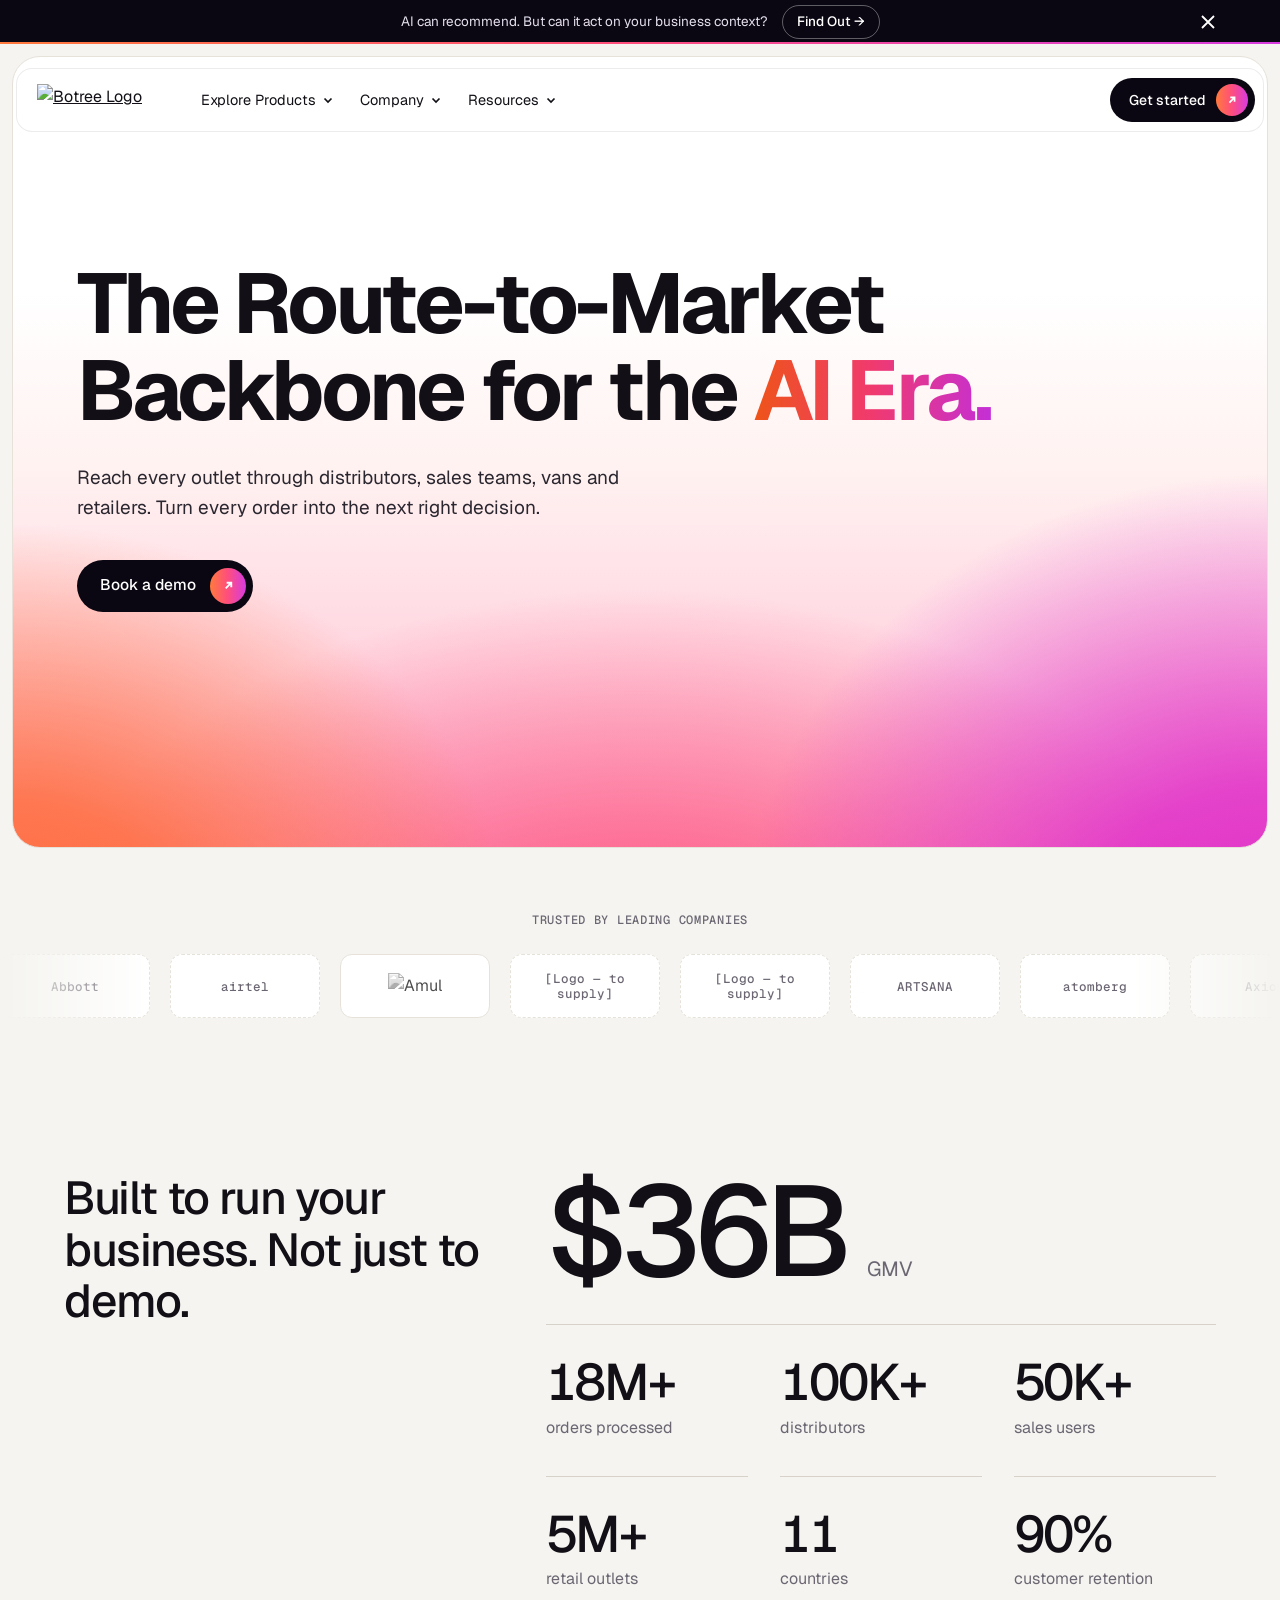
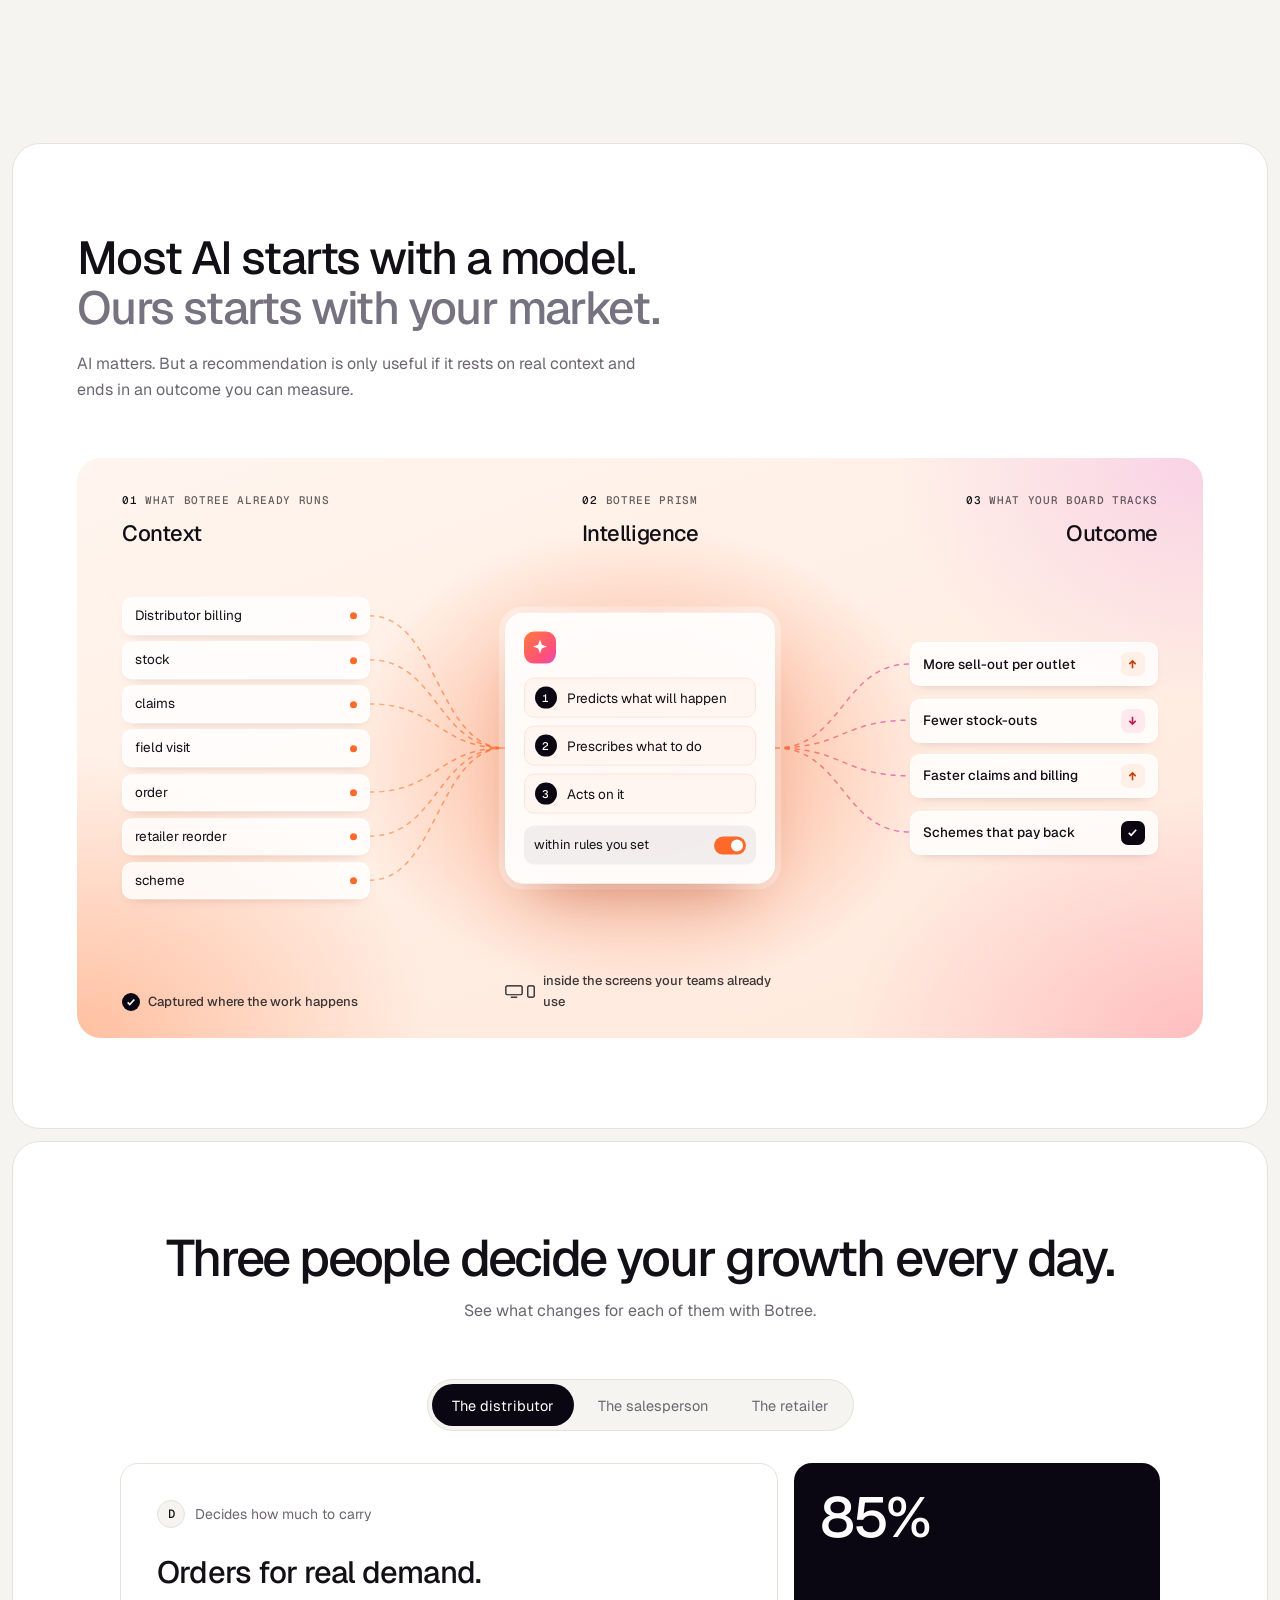
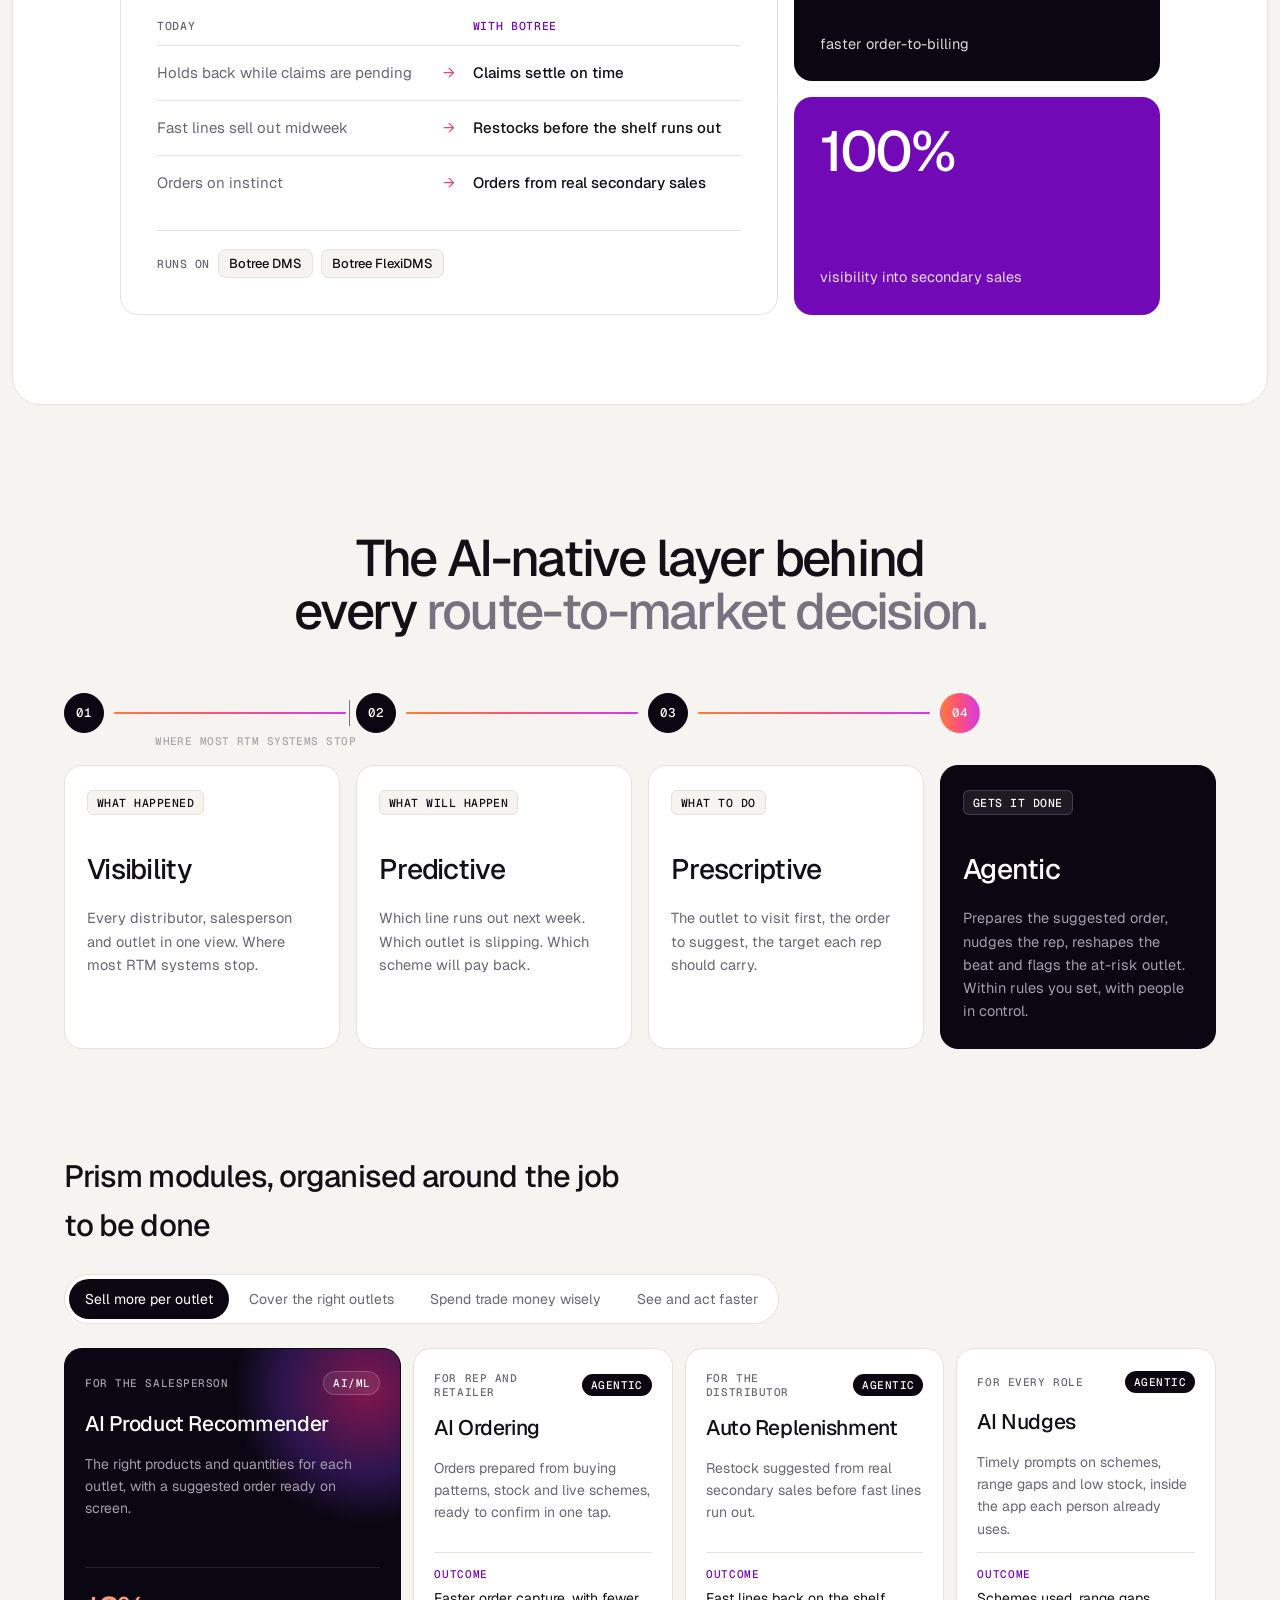
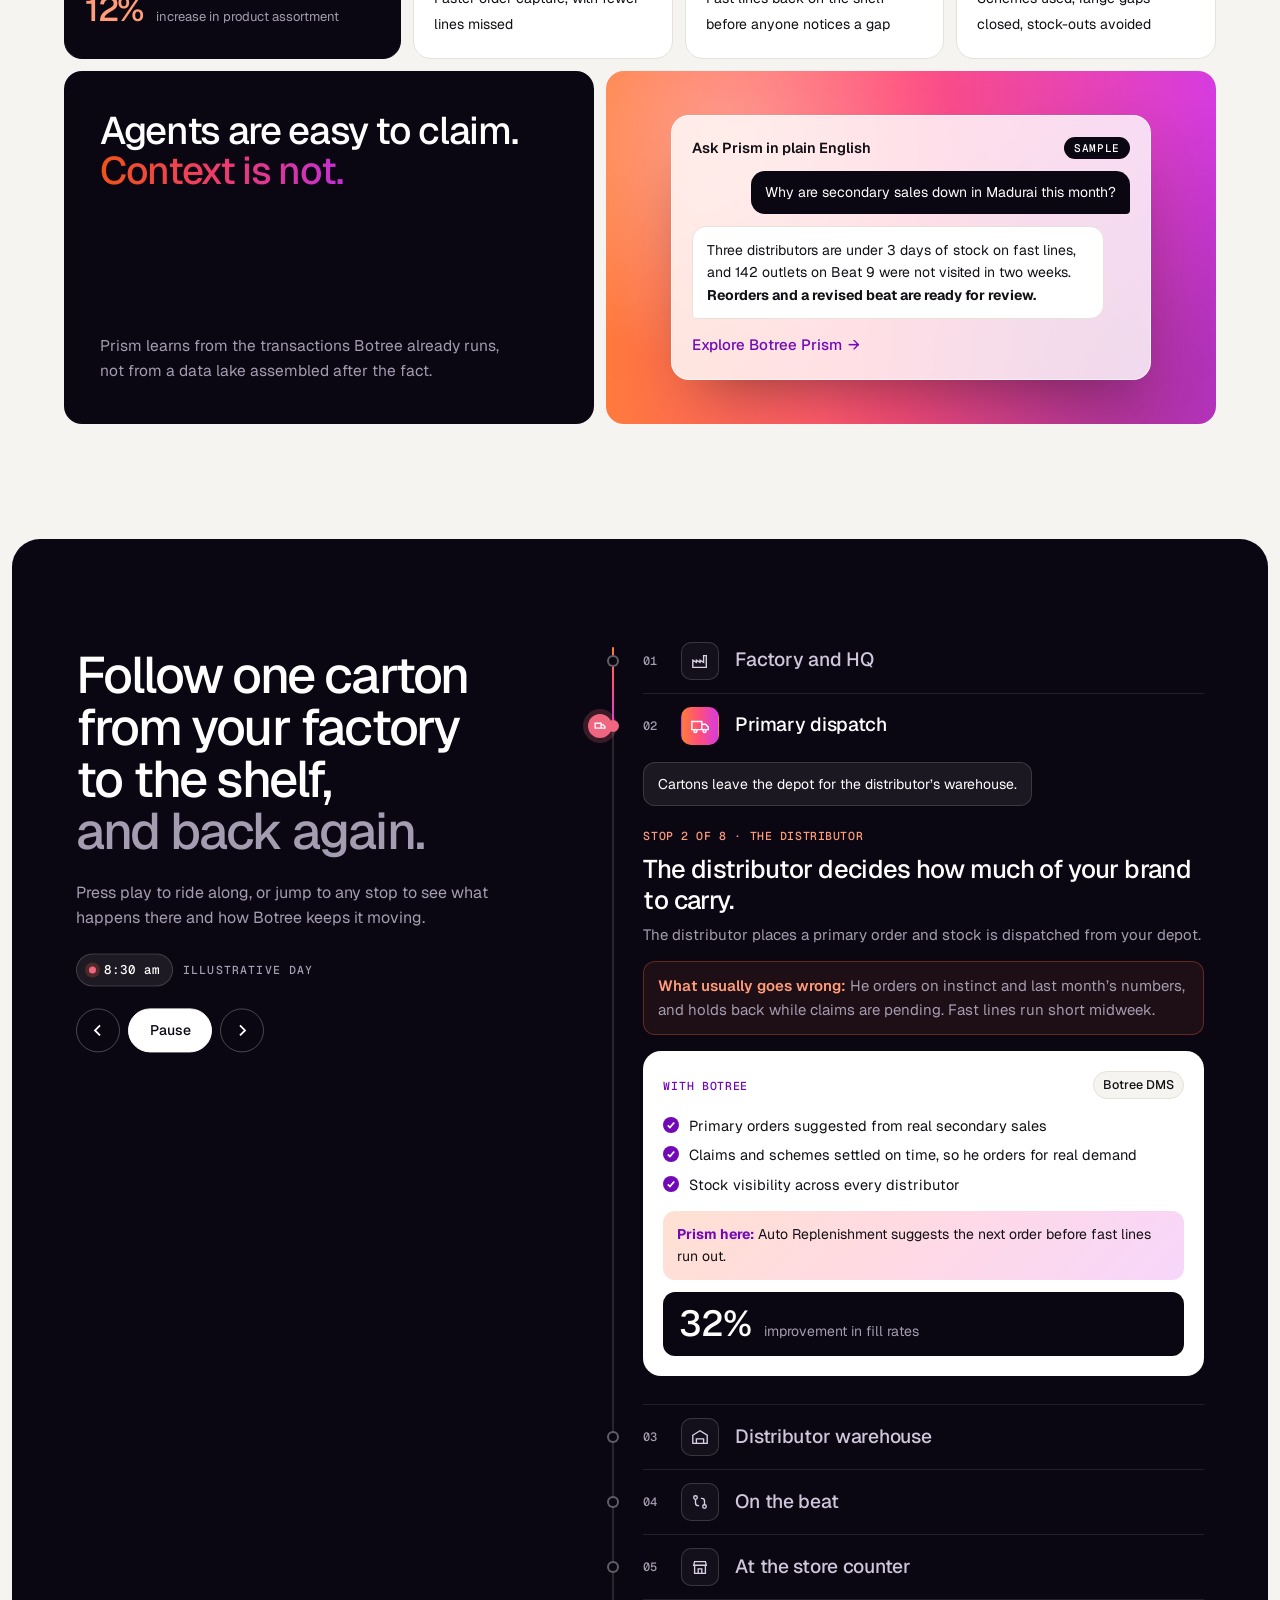
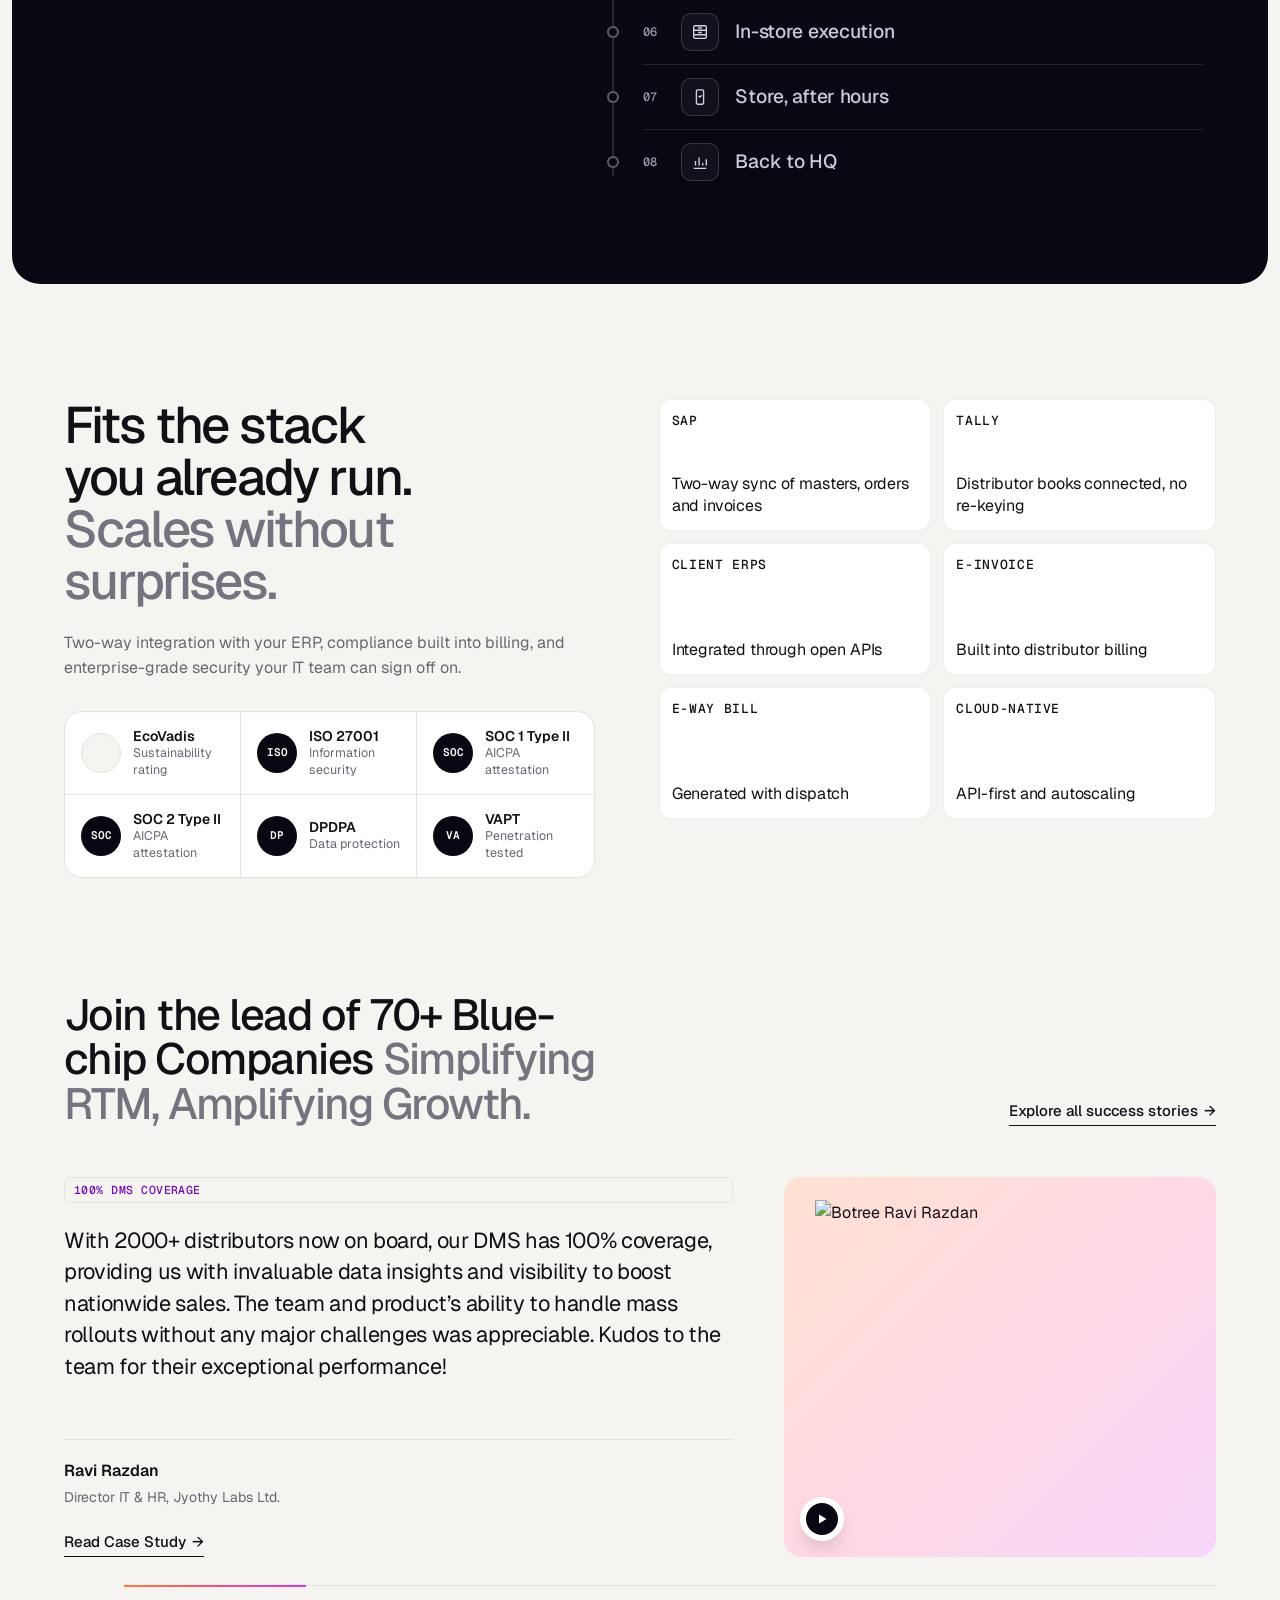
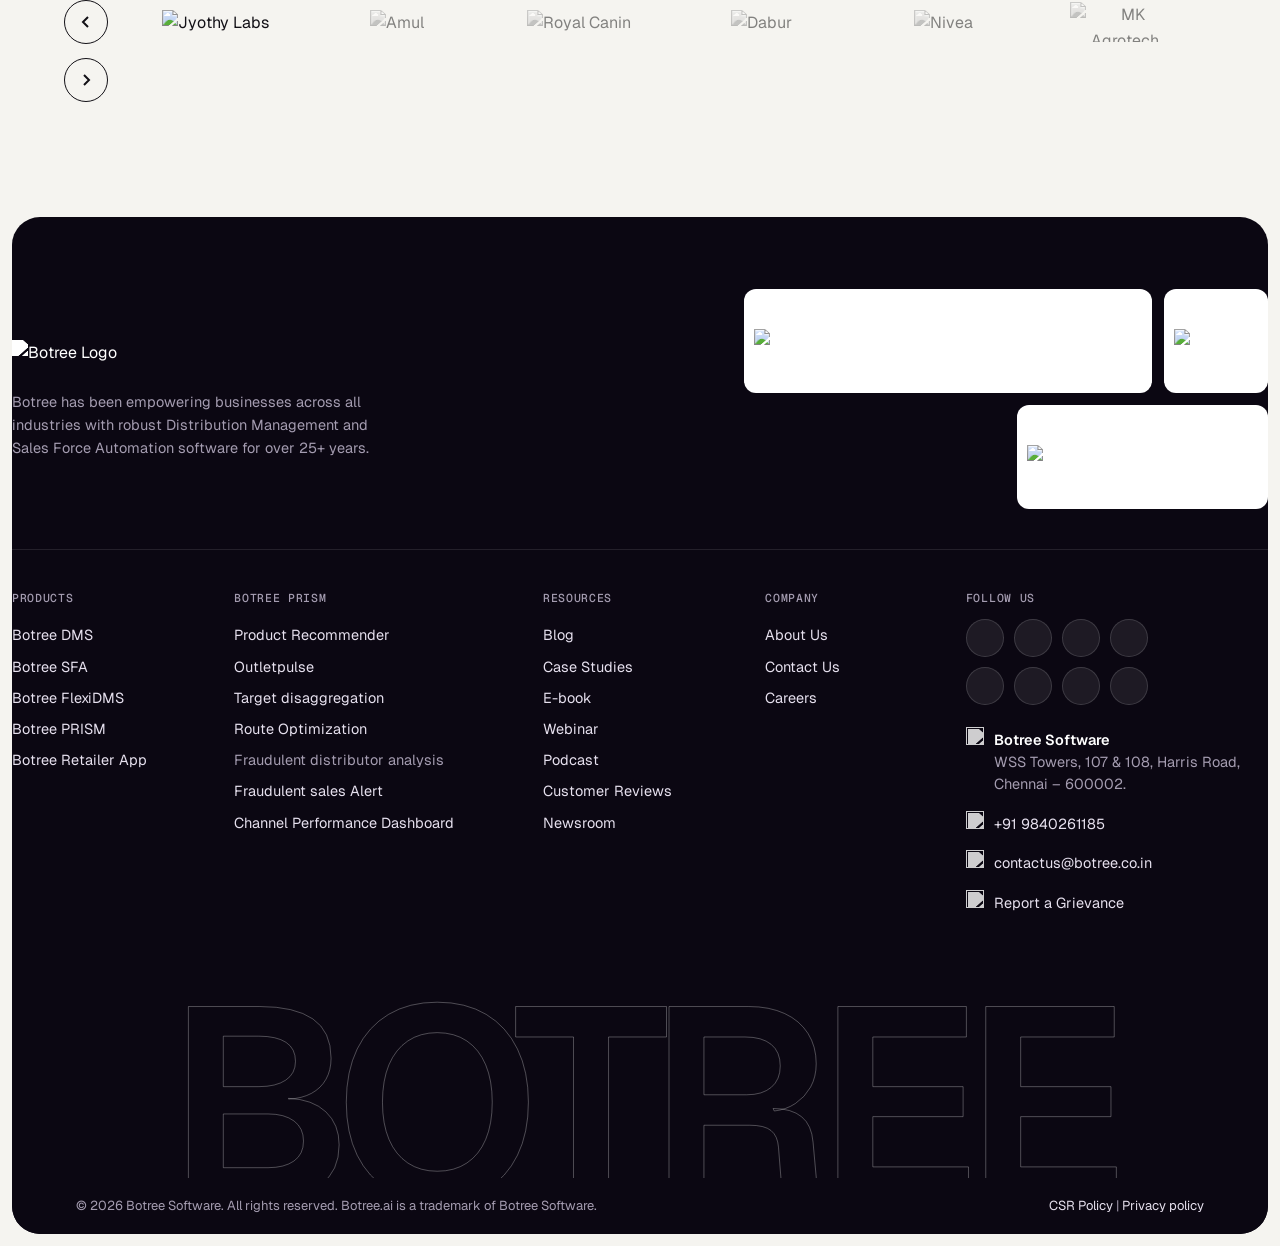
==== index.html @ 37dd1a62 "Botree homepage redesign (desktop) Static HTML/CSS/JS rebuild of the botree.ai homepage using the cu" ====
<!doctype html>
<html lang="en">
<head>
<meta charset="utf-8">
<meta name="viewport" content="width=device-width, initial-scale=1">
<title>Botree Software: Distributor Management &amp; SFA Solutions</title>
<meta name="description" content="Reach every outlet through distributors, sales teams, vans and retailers. Turn every order into the next right decision.">
<meta property="og:title" content="The Route-to-Market Backbone for the AI Era.">
<meta property="og:description" content="Reach every outlet through distributors, sales teams, vans and retailers. Turn every order into the next right decision.">
<meta name="theme-color" content="#0B0712">
<link rel="icon" href="https://www.botree.ai/icon/fav-icon.webp">
<link rel="preconnect" href="https://fonts.googleapis.com">
<link rel="preconnect" href="https://fonts.gstatic.com" crossorigin>
<link href="https://fonts.googleapis.com/css2?family=Geist:wght@300..700&amp;family=Geist+Mono:wght@400..600&amp;display=swap" rel="stylesheet">
<link rel="preconnect" href="https://cms.botree.ai">
<link rel="stylesheet" href="styles.css">
<script>document.documentElement.classList.add('js');</script>
</head>
<body>
<a class="skip-link" href="#main">Skip to content</a>

<!-- Hello bar -->
<div class="hello" id="hello">
  <div class="container">
    <p>AI can recommend. But can it act on your business context?</p>
    <a class="btn btn-outline-dark" href="https://www.botree.ai/botree-ai">Find Out →</a>
    <button class="hello-close" type="button" aria-label="Dismiss announcement">
      <svg aria-hidden="true" width="14" height="14" viewBox="0 0 14 14" fill="none" stroke="currentColor" stroke-width="1.8"><path d="M1 1l12 12M13 1L1 13"/></svg>
    </button>
  </div>
</div>

<!-- Header -->
<header class="site-header" id="header">
  <div class="nav-shell">
    <a class="brand" href="https://www.botree.ai/" aria-label="Botree Software home">
      <img src="https://cms.botree.ai/wp-content/uploads/2025/06/botree_logo.svg" alt="Botree Logo" width="124" height="32">
    </a>
    <nav class="primary-nav" aria-label="Primary">
      <button class="nav-trigger" type="button" aria-expanded="false" aria-controls="mega-products">Explore Products
        <svg aria-hidden="true" width="12" height="12" viewBox="0 0 12 12" fill="none" stroke="currentColor" stroke-width="1.7"><path d="M2.5 4.5L6 8l3.5-3.5"/></svg></button>
      <button class="nav-trigger" type="button" aria-expanded="false" aria-controls="mega-company">Company
        <svg aria-hidden="true" width="12" height="12" viewBox="0 0 12 12" fill="none" stroke="currentColor" stroke-width="1.7"><path d="M2.5 4.5L6 8l3.5-3.5"/></svg></button>
      <button class="nav-trigger" type="button" aria-expanded="false" aria-controls="mega-resources">Resources
        <svg aria-hidden="true" width="12" height="12" viewBox="0 0 12 12" fill="none" stroke="currentColor" stroke-width="1.7"><path d="M2.5 4.5L6 8l3.5-3.5"/></svg></button>
    </nav>
    <div class="header-cta">
      <a class="btn btn-ink" href="https://www.botree.ai/get-started">Get started<span class="orb" aria-hidden="true"><svg width="12" height="12" viewBox="0 0 14 14" fill="none" stroke="currentColor" stroke-width="2"><path d="M4 10L10 4M5 4h5v5"/></svg></span></a>
    </div>
    <button class="menu-toggle" type="button" aria-label="Open menu" aria-expanded="false" aria-controls="drawer">
      <svg aria-hidden="true" width="22" height="22" viewBox="0 0 22 22" fill="none" stroke="currentColor" stroke-width="1.8"><path d="M3 7h16M3 15h16"/></svg>
    </button>
  </div>

  <!-- Mega: Explore Products -->
  <div class="mega" id="mega-products" role="region" aria-label="Explore Products">
    <div class="container mega-inner">
      <div class="mega-tabs" role="tablist" aria-label="Explore Products">
        <button class="mega-tab" type="button" role="tab" aria-selected="true" aria-controls="mp-product" id="mt-product">Product</button>
        <button class="mega-tab" type="button" role="tab" aria-selected="false" aria-controls="mp-solutions" id="mt-solutions" tabindex="-1">Solutions</button>
        <button class="mega-tab" type="button" role="tab" aria-selected="false" aria-controls="mp-industries" id="mt-industries" tabindex="-1">Industries</button>
      </div>
      <div class="mega-panel" id="mp-product" role="tabpanel" aria-labelledby="mt-product">
        <div class="prod-grid">
          <a class="prod-item" href="https://www.botree.ai/dms/botree-dms"><img src="https://cms.botree.ai/wp-content/uploads/2025/06/botreedms-normal.svg" alt="" width="40" height="40"><div><strong>Botree DMS</strong><span>Streamline distribution and boost primary sales efficiency.</span></div></a>
          <a class="prod-item" href="https://www.botree.ai/dms/botree-flexi-dms"><img src="https://cms.botree.ai/wp-content/uploads/2025/06/botreeflexidms-normal.svg" alt="" width="40" height="40"><div><strong>Botree FlexiDMS</strong><span>Access secondary data seamlessly without daily disruption.</span></div></a>
          <a class="prod-item" href="https://www.botree.ai/dms/botree-mydms"><img src="https://cms.botree.ai/wp-content/uploads/2025/06/botreemydms-normal.svg" alt="" width="40" height="40"><div><strong>Botree MyDMS</strong><span>Empower distributors and accelerate rurban market growth.</span></div></a>
          <a class="prod-item" href="https://www.botree.ai/sfa/botree-sfa"><img src="https://cms.botree.ai/wp-content/uploads/2025/06/botreesfa-normal.svg" alt="" width="40" height="40"><div><strong>Botree SFA</strong><span>Boost sales productivity and ensure in-store excellence.</span></div></a>
          <a class="prod-item" href="https://www.botree.ai/retailer-app/botree-retailer-app"><img src="https://cms.botree.ai/wp-content/uploads/2025/06/botreeretailerapp-normal.svg" alt="" width="40" height="40"><div><strong>Botree Retailer App</strong><span>Enhance retailer engagement with modern mobile app.</span></div></a>
          <a class="prod-item" href="https://www.botree.ai/botree-ai"><img src="https://cms.botree.ai/wp-content/uploads/2025/06/botreeinsights-normal.svg" alt="" width="40" height="40"><div><strong>Botree AI</strong><span>Make smarter decisions with granular insightful dashboards.</span></div></a>
        </div>
      </div>
      <div class="mega-panel" id="mp-solutions" role="tabpanel" aria-labelledby="mt-solutions" hidden>
        <div class="sol-grid">
          <div class="sol-col"><h4>Botree DMS</h4><ul><li>Secondary Sales and Stock</li><li>Retailer Management</li><li>Product and Price Management</li><li>Auto Replenishment</li><li>Scheme management</li><li><a href="https://www.botree.ai/dms/claims-management">Claims management</a></li><li>Tax Compliance</li><li>Godown Management</li></ul><a class="explore" href="https://www.botree.ai/dms/botree-dms">Explore all Features →</a></div>
          <div class="sol-col"><h4>Botree SFA</h4><ul><li>AI Powered Supervisor</li><li>Van sales</li><li>AI Powered Selling</li><li>Smart Nudges</li><li>Task Management</li><li>Expense Management</li><li>Beat Sequencing</li></ul><a class="explore" href="https://www.botree.ai/sfa/botree-sfa">Explore all Features →</a></div>
          <div class="sol-col"><h4>Botree Retailer App</h4><ul><li>Self Ordering and Visibility</li><li>Loyalty Program</li><li>AI Powered Recommendation</li><li>Brand Communication</li><li>Data Insight with Transparency</li><li>Retailer Engagement</li><li>Complaint &amp; Support Management</li></ul><a class="explore" href="https://www.botree.ai/retailer-app/botree-retailer-app">Explore all Features →</a></div>
          <div class="sol-col"><h4>Botree AI</h4><ul><li><a href="https://www.botree.ai/botree-ai/product-recommender">Product Recommender</a></li><li><a href="https://www.botree.ai/botree-ai/outletpulse">Outlet Pulse</a></li><li><a href="https://www.botree.ai/botree-ai/route-optimization">Route Optimization</a></li><li>Scheme Simulation</li><li>Sales Analyzer</li><li><a href="https://www.botree.ai/target-disaggregation">Target Disaggregation</a></li><li><a href="https://www.botree.ai/channel-performance-dashboard">Channel Performance Dashboard</a></li></ul><a class="explore" href="https://www.botree.ai/botree-ai">Explore all Features →</a></div>
        </div>
      </div>
      <div class="mega-panel" id="mp-industries" role="tabpanel" aria-labelledby="mt-industries" hidden>
        <div class="ind-grid">
          <div class="ind-item"><img src="https://cms.botree.ai/wp-content/uploads/2025/10/FMCG.svg" alt="" width="36" height="36"><div><strong>FMCG</strong><span>Fast-moving consumer goods supported through efficient distribution.</span></div></div>
          <div class="ind-item"><img src="https://cms.botree.ai/wp-content/uploads/2025/10/consumer-durables.svg" alt="" width="36" height="36"><div><strong>Consumer Durables</strong><span>Durable home and electronic products driven by strong channel networks.</span></div></div>
          <div class="ind-item"><img src="https://cms.botree.ai/wp-content/uploads/2025/10/pharmaceutical.svg" alt="" width="36" height="36"><div><strong>Pharmaceuticals</strong><span>Regulated healthcare products requiring precise distribution.</span></div></div>
          <div class="ind-item"><img src="https://cms.botree.ai/wp-content/uploads/2025/10/building-materials.svg" alt="" width="36" height="36"><div><strong>Building materials</strong><span>Construction materials delivered through strong dealer networks.</span></div></div>
        </div>
      </div>
    </div>
  </div>

  <!-- Mega: Company -->
  <div class="mega" id="mega-company" role="region" aria-label="Company">
    <div class="container mega-inner">
      <div class="simple-list">
        <a href="https://www.botree.ai/about-us">About Us</a>
        <a href="https://www.botree.ai/about-us/board">Our Board</a>
        <a href="https://www.botree.ai/about-us/our-team">Our Team</a>
        <a href="https://www.botree.ai/careers">Careers</a>
        <a href="https://www.botree.ai/our-customers">Our Customers</a>
      </div>
    </div>
  </div>

  <!-- Mega: Resources -->
  <div class="mega" id="mega-resources" role="region" aria-label="Resources">
    <div class="container mega-inner">
      <div class="res-grid">
        <div class="res-col res-posts">
          <ul>
            <li><a href="https://www.botree.ai/blog/supply-chain-visibility"><img src="https://cms.botree.ai/wp-content/uploads/2026/08/What-Is-Supply-Chain-Visibility.webp" alt="" loading="lazy"><div><strong>What Is Supply Chain Vi...</strong><small>Supply chain visibility refers to the ability of a firm to track the l...</small></div></a></li>
            <li><a href="https://www.botree.ai/blog/channel-sales"><img src="https://cms.botree.ai/wp-content/uploads/2026/08/What-Is-Channel-Sales.webp" alt="" loading="lazy"><div><strong>What Is Channel Sales?...</strong><small>Introduction Imagine an FMCG brand introducing a new product in 20 cit...</small></div></a></li>
            <li><a href="https://www.botree.ai/blog/order-fulfillment-fmcg"><img src="https://cms.botree.ai/wp-content/uploads/2026/07/Order-Fulfillment.webp" alt="" loading="lazy"><div><strong>How to Drive Higher Ord...</strong><small>When it comes to FMCG distribution, any delivery delay or error means...</small></div></a></li>
          </ul>
        </div>
        <div class="res-col">
          <h4>Learn &amp; Explore</h4>
          <ul>
            <li><a href="https://www.botree.ai/industry-report">Industry Reports</a></li>
            <li><a href="https://www.botree.ai/blog">Blog</a></li>
            <li><a href="https://www.botree.ai/guide">Guide</a></li>
            <li><a href="https://www.botree.ai/e-book">E-book</a></li>
            <li><a href="https://www.botree.ai/webinar">Webinar</a></li>
            <li><a href="https://www.botree.ai/podcast">Podcast</a></li>
            <li><a href="https://www.botree.ai/newsroom">Newsroom</a></li>
            <li><a href="https://www.botree.ai/faq">FAQ</a></li>
          </ul>
        </div>
        <div class="res-col">
          <h4>Customer Success</h4>
          <ul>
            <li><a href="https://www.botree.ai/success-stories">Success stories</a></li>
            <li><a href="https://www.botree.ai/customer-reviews">Customer Reviews</a></li>
          </ul>
          <h4 style="margin-top: 20px">Insights &amp; Tools</h4>
          <ul><li><a href="https://www.botree.ai/rtm-maturity-index">Route-to-Market Maturity Index <span class="badge-new">New</span></a></li></ul>
        </div>
        <div class="feat-card">
          <img src="https://cms.botree.ai/wp-content/uploads/2025/12/Will-Agentic-AI-Disrupt-Your-RTM-Strategy%E2%80%94or-Supercharge-It.jpg" alt="" loading="lazy">
          <div class="fc-body">
            <span class="fc-tag">Featured</span>
            <h5>Is Your RTM Ready to Think on Its Own?</h5>
            <p>Join us for an exclusive session as we break down how intelligent RTM systems are enabling faster decisions, better visibility, and more profitable growth.</p>
            <a class="btn btn-light" href="https://www.botree.ai/webinar/is-your-rtm-ready-to-think-on-its-own">Get started<span class="orb" aria-hidden="true"><svg width="12" height="12" viewBox="0 0 14 14" fill="none" stroke="currentColor" stroke-width="2"><path d="M4 10L10 4M5 4h5v5"/></svg></span></a>
          </div>
        </div>
      </div>
    </div>
  </div>
</header>
<div class="scrim" id="scrim"></div>

<!-- Mobile drawer -->
<div class="drawer" id="drawer" role="dialog" aria-modal="true" aria-label="Menu">
  <div class="drawer-head">
    <img src="https://cms.botree.ai/wp-content/uploads/2025/06/botree_logo.svg" alt="Botree Logo" width="116" height="30">
    <button class="menu-toggle" type="button" aria-label="Close menu" data-close-drawer style="display:grid">
      <svg aria-hidden="true" width="18" height="18" viewBox="0 0 14 14" fill="none" stroke="currentColor" stroke-width="1.7"><path d="M1 1l12 12M13 1L1 13"/></svg>
    </button>
  </div>
  <div class="drawer-body">
    <details>
      <summary>Explore Products <svg aria-hidden="true" width="14" height="14" viewBox="0 0 14 14" fill="none" stroke="currentColor" stroke-width="1.7"><path d="M3 5l4 4 4-4"/></svg></summary>
      <div class="d-group">
        <h4>Product</h4>
        <a href="https://www.botree.ai/dms/botree-dms">Botree DMS</a>
        <a href="https://www.botree.ai/dms/botree-flexi-dms">Botree FlexiDMS</a>
        <a href="https://www.botree.ai/dms/botree-mydms">Botree MyDMS</a>
        <a href="https://www.botree.ai/sfa/botree-sfa">Botree SFA</a>
        <a href="https://www.botree.ai/retailer-app/botree-retailer-app">Botree Retailer App</a>
        <a href="https://www.botree.ai/botree-ai">Botree AI</a>
        <h4>Industries</h4>
        <span class="d-txt">FMCG</span><span class="d-txt">Consumer Durables</span><span class="d-txt">Pharmaceuticals</span><span class="d-txt">Building materials</span>
      </div>
    </details>
    <details>
      <summary>Company <svg aria-hidden="true" width="14" height="14" viewBox="0 0 14 14" fill="none" stroke="currentColor" stroke-width="1.7"><path d="M3 5l4 4 4-4"/></svg></summary>
      <div class="d-group">
        <a href="https://www.botree.ai/about-us">About Us</a>
        <a href="https://www.botree.ai/about-us/board">Our Board</a>
        <a href="https://www.botree.ai/about-us/our-team">Our Team</a>
        <a href="https://www.botree.ai/careers">Careers</a>
        <a href="https://www.botree.ai/our-customers">Our Customers</a>
      </div>
    </details>
    <details>
      <summary>Resources <svg aria-hidden="true" width="14" height="14" viewBox="0 0 14 14" fill="none" stroke="currentColor" stroke-width="1.7"><path d="M3 5l4 4 4-4"/></svg></summary>
      <div class="d-group">
        <h4>Learn &amp; Explore</h4>
        <a href="https://www.botree.ai/industry-report">Industry Reports</a>
        <a href="https://www.botree.ai/blog">Blog</a>
        <a href="https://www.botree.ai/guide">Guide</a>
        <a href="https://www.botree.ai/e-book">E-book</a>
        <a href="https://www.botree.ai/webinar">Webinar</a>
        <a href="https://www.botree.ai/podcast">Podcast</a>
        <a href="https://www.botree.ai/newsroom">Newsroom</a>
        <a href="https://www.botree.ai/faq">FAQ</a>
        <h4>Customer Success</h4>
        <a href="https://www.botree.ai/success-stories">Success stories</a>
        <a href="https://www.botree.ai/customer-reviews">Customer Reviews</a>
        <h4>Insights &amp; Tools</h4>
        <a href="https://www.botree.ai/rtm-maturity-index">Route-to-Market Maturity Index</a>
      </div>
    </details>
  </div>
  <div class="drawer-foot">
    <a class="btn btn-ink" href="https://www.botree.ai/get-started">Get started<span class="orb" aria-hidden="true"><svg width="12" height="12" viewBox="0 0 14 14" fill="none" stroke="currentColor" stroke-width="2"><path d="M4 10L10 4M5 4h5v5"/></svg></span></a>
  </div>
</div>

<main id="main">

  <!-- Hero -->
  <div class="hero-wrap">
    <section class="shell hero hero-light" aria-labelledby="hero-title">
      <div class="container">
        <div class="hero-copy">
          <h1 class="display" id="hero-title">The Route-to-Market<br>Backbone for the <span class="brand-text">AI Era.</span></h1>
          <p class="lead">Reach every outlet through distributors, sales teams, vans and retailers. Turn every order into the next right decision.</p>
          <a class="btn btn-ink" href="https://www.botree.ai/get-started">Book a demo<span class="orb" aria-hidden="true"><svg width="13" height="13" viewBox="0 0 14 14" fill="none" stroke="currentColor" stroke-width="2"><path d="M4 10L10 4M5 4h5v5"/></svg></span></a>
        </div>
      </div>
    </section>
  </div>

  <!-- Trusted by -->
  <section class="logos" aria-labelledby="logos-title">
    <h2 id="logos-title">Trusted by Leading Companies</h2>
    <div class="marquee">
      <div class="marquee-track" id="logo-track">
        <span class="logo-chip ph-chip" title="Logo file to supply"><span class="ph">Abbott</span></span>
        <span class="logo-chip ph-chip" title="Logo file to supply"><span class="ph">airtel</span></span>
        <span class="logo-chip"><img src="https://cms.botree.ai/wp-content/uploads/2025/10/botree-Amul-Logo-2.svg" alt="Amul" loading="lazy"></span>
        <span class="logo-chip ph-chip" title="Logo file to supply"><span class="ph">[Logo — to supply]</span></span>
        <span class="logo-chip ph-chip" title="Logo file to supply"><span class="ph">[Logo — to supply]</span></span>
        <span class="logo-chip ph-chip" title="Logo file to supply"><span class="ph">ARTSANA</span></span>
        <span class="logo-chip ph-chip" title="Logo file to supply"><span class="ph">atomberg</span></span>
        <span class="logo-chip ph-chip" title="Logo file to supply"><span class="ph">Axiom</span></span>
        <span class="logo-chip ph-chip" title="Logo file to supply"><span class="ph">[Logo — to supply]</span></span>
        <span class="logo-chip ph-chip" title="Logo file to supply"><span class="ph">Kellogg's</span></span>
        <span class="logo-chip ph-chip" title="Logo file to supply"><span class="ph">KLUBER</span></span>
        <span class="logo-chip ph-chip" title="Logo file to supply"><span class="ph">LINC</span></span>
        <span class="logo-chip ph-chip" title="Logo file to supply"><span class="ph">marico</span></span>
        <span class="logo-chip ph-chip" title="Logo file to supply"><span class="ph">MARS Petcare</span></span>
        <span class="logo-chip ph-chip" title="Logo file to supply"><span class="ph">[Logo — to supply]</span></span>
        <span class="logo-chip ph-chip" title="Logo file to supply"><span class="ph">McNROE</span></span>
      </div>
    </div>
  </section>

  <!-- Stats -->
  <section class="container section metrics" aria-labelledby="stats-title">
    <h2 class="metrics-title reveal" id="stats-title">Built to run your business. Not just to demo.</h2>
    <div class="metrics-body">
      <div class="m-hero reveal">
        <span class="m-hero-num" data-count>$36B</span>
        <span class="m-hero-label">GMV</span>
      </div>
      <div class="m-grid">
        <div class="m-item reveal"><span class="m-num" data-count>18M+</span><span class="m-label">orders processed</span></div>
        <div class="m-item reveal"><span class="m-num" data-count>100K+</span><span class="m-label">distributors</span></div>
        <div class="m-item reveal"><span class="m-num" data-count>50K+</span><span class="m-label">sales users</span></div>
        <div class="m-item reveal"><span class="m-num" data-count>5M+</span><span class="m-label">retail outlets</span></div>
        <div class="m-item reveal"><span class="m-num" data-count>11</span><span class="m-label">countries</span></div>
        <div class="m-item reveal"><span class="m-num" data-count>90%</span><span class="m-label">customer retention</span></div>
      </div>
    </div>
  </section>

  <!-- Most AI starts with a model — flow diagram -->
  <section class="shell cio-x cio-flow" aria-labelledby="model-title">
    <div class="container section-inner">
      <div class="cx-head reveal">
        <h2 class="h2" id="model-title">Most AI starts with a model.<br><span class="tone2">Ours starts with your market.</span></h2>
        <p class="lead">AI matters. But a recommendation is only useful if it rests on real context and ends in an outcome you can measure.</p>
      </div>

      <div class="fd reveal" id="fd">
        <svg class="fd-lines" viewBox="0 0 100 100" preserveAspectRatio="none" aria-hidden="true">
          <defs>
            <linearGradient id="fdIn" x1="0" x2="1"><stop offset="0" stop-color="#FF9A62"/><stop offset="1" stop-color="#FF6A2B"/></linearGradient>
            <linearGradient id="fdOut" x1="0" x2="1"><stop offset="0" stop-color="#FF6A2B"/><stop offset="1" stop-color="#E04CC0"/></linearGradient>
          </defs>
          <g class="in" stroke="url(#fdIn)">
            <path d="M26 27.2 C32 27.2 32 50 38 50"/><path d="M26 34.8 C32 34.8 32 50 38 50"/><path d="M26 42.4 C32 42.4 32 50 38 50"/><path d="M26 50 C32 50 32 50 38 50"/><path d="M26 57.6 C32 57.6 32 50 38 50"/><path d="M26 65.2 C32 65.2 32 50 38 50"/><path d="M26 72.8 C32 72.8 32 50 38 50"/>
          </g>
          <g class="out" stroke="url(#fdOut)">
            <path d="M62 50 C68 50 68 35.5 74 35.5"/><path d="M62 50 C68 50 68 45.2 74 45.2"/><path d="M62 50 C68 50 68 54.8 74 54.8"/><path d="M62 50 C68 50 68 64.5 74 64.5"/>
          </g>
        </svg>

        <!-- Column headings, inside the canvas -->
        <div class="fd-head fd-head-l"><p class="fd-k"><span>01</span>What Botree already runs</p><h3>Context</h3></div>
        <div class="fd-head fd-head-c"><p class="fd-k"><span>02</span>Botree Prism</p><h3>Intelligence</h3></div>
        <div class="fd-head fd-head-r"><p class="fd-k"><span>03</span>What your board tracks</p><h3>Outcome</h3></div>

        <!-- Inputs -->
        <ul class="fd-in">
          <li style="top:27.2%"><button type="button" data-i="0">Distributor billing</button></li>
          <li style="top:34.8%"><button type="button" data-i="1">stock</button></li>
          <li style="top:42.4%"><button type="button" data-i="2">claims</button></li>
          <li style="top:50%"><button type="button" data-i="3">field visit</button></li>
          <li style="top:57.6%"><button type="button" data-i="4">order</button></li>
          <li style="top:65.2%"><button type="button" data-i="5">retailer reorder</button></li>
          <li style="top:72.8%"><button type="button" data-i="6">scheme</button></li>
        </ul>

        <!-- Prism core -->
        <div class="fd-core" id="fd-core">
          <span class="fd-badge" aria-hidden="true"><svg width="16" height="16" viewBox="0 0 16 16" fill="currentColor"><path d="M8 0l1.8 5.2L15 7l-5.2 1.8L8 14l-1.8-5.2L1 7l5.2-1.8z"/></svg></span>
          <ol class="fd-steps">
            <li style="--i:0"><b>1</b><span>Predicts what will happen</span></li>
            <li style="--i:1"><b>2</b><span>Prescribes what to do</span></li>
            <li style="--i:2"><b>3</b><span>Acts on it</span></li>
          </ol>
          <div class="fd-rule"><span>within rules you set</span><i aria-hidden="true"><b></b></i></div>
        </div>

        <!-- Outputs -->
        <ul class="fd-out">
          <li style="top:35.5%"><button type="button" data-o="0"><span>More sell-out per outlet</span><em class="up" aria-hidden="true"><svg width="11" height="11" viewBox="0 0 12 12" fill="none" stroke="currentColor" stroke-width="1.8"><path d="M6 10V2M2.5 5.5L6 2l3.5 3.5"/></svg></em></button></li>
          <li style="top:45.2%"><button type="button" data-o="1"><span>Fewer stock-outs</span><em class="down" aria-hidden="true"><svg width="11" height="11" viewBox="0 0 12 12" fill="none" stroke="currentColor" stroke-width="1.8"><path d="M6 2v8M2.5 6.5L6 10l3.5-3.5"/></svg></em></button></li>
          <li style="top:54.8%"><button type="button" data-o="2"><span>Faster claims and billing</span><em class="up" aria-hidden="true"><svg width="11" height="11" viewBox="0 0 12 12" fill="none" stroke="currentColor" stroke-width="1.8"><path d="M6 10V2M2.5 5.5L6 2l3.5 3.5"/></svg></em></button></li>
          <li style="top:64.5%"><button type="button" data-o="3"><span>Schemes that pay back</span><em class="ok" aria-hidden="true"><svg width="11" height="11" viewBox="0 0 12 12" fill="none" stroke="currentColor" stroke-width="1.8"><path d="M2 6.5l2.5 2.5L10 3"/></svg></em></button></li>
        </ul>

        <!-- Captions, inside the canvas -->
        <p class="fd-cap fd-cap-l"><span class="ok" aria-hidden="true"><svg width="10" height="10" viewBox="0 0 12 12" fill="none" stroke="currentColor" stroke-width="2"><path d="M2 6.5l2.5 2.5L10 3"/></svg></span>Captured where the work happens</p>
        <p class="fd-cap fd-cap-c"><span class="scr" aria-hidden="true"><svg width="18" height="13" viewBox="0 0 22 16" fill="none" stroke="currentColor" stroke-width="1.5"><rect x="1" y="1" width="20" height="11" rx="1.5"/><path d="M7 15h8"/></svg><svg width="8" height="13" viewBox="0 0 10 16" fill="none" stroke="currentColor" stroke-width="1.5"><rect x="1" y="1" width="8" height="14" rx="1.5"/></svg></span>inside the screens your teams already use</p>
      </div>
    </div>
  </section>

  <!-- Three people (simple switcher, white) -->
  <section class="shell people" aria-labelledby="persona-title">
    <div class="container section-inner">
      <div class="head-center reveal">
        <h2 class="h2" id="persona-title">Three people decide your growth every day.</h2>
        <p class="lead">See what changes for each of them with Botree.</p>
      </div>

      <div class="pp-switch-wrap reveal">
        <div class="pp-switch" role="tablist" aria-label="Three people" data-tabs>
          <button class="pp-opt" type="button" role="tab" aria-selected="true" aria-controls="pp-dist" id="pt-dist">The distributor</button>
          <button class="pp-opt" type="button" role="tab" aria-selected="false" aria-controls="pp-sales" id="pt-sales" tabindex="-1">The salesperson</button>
          <button class="pp-opt" type="button" role="tab" aria-selected="false" aria-controls="pp-ret" id="pt-ret" tabindex="-1">The retailer</button>
        </div>
      </div>

      <!-- The distributor -->
      <div class="pp-panel" role="tabpanel" id="pp-dist" aria-labelledby="pt-dist">
        <div class="pp-main">
          <p class="pp-who"><span class="pp-av" aria-hidden="true">D</span><span>Decides how much to carry</span></p>
          <h3 class="pp-title">Orders for real demand.</h3>
          <table class="pp-table">
            <thead><tr><th scope="col">TODAY</th><th scope="col"><span class="sr-only">changes to</span></th><th scope="col" class="with">WITH BOTREE</th></tr></thead>
            <tbody>
              <tr><td class="today">Holds back while claims are pending</td><td class="arr" aria-hidden="true">→</td><td class="now">Claims settle on time</td></tr>
              <tr><td class="today">Fast lines sell out midweek</td><td class="arr" aria-hidden="true">→</td><td class="now">Restocks before the shelf runs out</td></tr>
              <tr><td class="today">Orders on instinct</td><td class="arr" aria-hidden="true">→</td><td class="now">Orders from real secondary sales</td></tr>
            </tbody>
          </table>
          <p class="pp-runs">Runs on <b>Botree DMS</b><b>Botree FlexiDMS</b></p>
        </div>
        <div class="pp-kpis">
          <div class="pp-kpi ink"><strong>85%</strong><span>faster order-to-billing</span></div>
          <div class="pp-kpi purple"><strong>100%</strong><span>visibility into secondary sales</span></div>
        </div>
      </div>

      <!-- The salesperson -->
      <div class="pp-panel" role="tabpanel" id="pp-sales" aria-labelledby="pt-sales" hidden>
        <div class="pp-main">
          <p class="pp-who"><span class="pp-av" aria-hidden="true">S</span><span>Decides where your growth goes</span></p>
          <h3 class="pp-title"><span class="todo">[The salesperson — panel title to supply]</span></h3>
          <p><span class="todo">[TODAY → WITH BOTREE rows to supply]</span></p>
          <p class="pp-runs">Runs on <span class="todo">[products to supply]</span></p>
        </div>
        <div class="pp-kpis">
          <div class="pp-kpi ink"><span class="todo">[KPI 1 to supply]</span></div>
          <div class="pp-kpi purple"><span class="todo">[KPI 2 to supply]</span></div>
        </div>
      </div>

      <!-- The retailer -->
      <div class="pp-panel" role="tabpanel" id="pp-ret" aria-labelledby="pt-ret" hidden>
        <div class="pp-main">
          <p class="pp-who"><span class="pp-av" aria-hidden="true">R</span><span>Decides who earns the shelf</span></p>
          <h3 class="pp-title"><span class="todo">[The retailer — panel title to supply]</span></h3>
          <p><span class="todo">[TODAY → WITH BOTREE rows to supply]</span></p>
          <p class="pp-runs">Runs on <span class="todo">[products to supply]</span></p>
        </div>
        <div class="pp-kpis">
          <div class="pp-kpi ink"><span class="todo">[KPI 1 to supply]</span></div>
          <div class="pp-kpi purple"><span class="todo">[KPI 2 to supply]</span></div>
        </div>
      </div>
    </div>
  </section>

  <!-- AI-native layer + Prism -->
  <section class="container section" aria-labelledby="layer-title">
    <div class="head-center reveal">
      <h2 class="h2" id="layer-title">The AI-native layer behind every <span class="tone2">route-to-market decision.</span></h2>
    </div>
    <ol class="mt reveal">
      <li class="mt-col">
        <div class="mt-head" aria-hidden="true"><span class="mt-node">01</span><span class="mt-seg"><i></i></span><span class="mt-stop"><span>Where most RTM systems stop</span></span></div>
        <article class="mt-card">
          <span class="tag">What happened</span>
          <h3>Visibility</h3>
          <p>Every distributor, salesperson and outlet in one view. Where most RTM systems stop.</p>
        </article>
      </li>
      <li class="mt-col">
        <div class="mt-head" aria-hidden="true"><span class="mt-node">02</span><span class="mt-seg"><i></i></span></div>
        <article class="mt-card">
          <span class="tag">What will happen</span>
          <h3>Predictive</h3>
          <p>Which line runs out next week. Which outlet is slipping. Which scheme will pay back.</p>
        </article>
      </li>
      <li class="mt-col">
        <div class="mt-head" aria-hidden="true"><span class="mt-node">03</span><span class="mt-seg"><i></i></span></div>
        <article class="mt-card">
          <span class="tag">What to do</span>
          <h3>Prescriptive</h3>
          <p>The outlet to visit first, the order to suggest, the target each rep should carry.</p>
        </article>
      </li>
      <li class="mt-col">
        <div class="mt-head" aria-hidden="true"><span class="mt-node">04</span></div>
        <article class="mt-card dark">
          <span class="tag tag-dark">Gets it done</span>
          <h3>Agentic</h3>
          <p>Prepares the suggested order, nudges the rep, reshapes the beat and flags the at-risk outlet. Within rules you set, with people in control.</p>
        </article>
      </li>
    </ol>

    <div class="prism-head reveal">
      <h3>Prism modules, organised around the job to be done</h3>
      <div class="segmented" role="tablist" aria-label="Prism modules" data-tabs>
        <button class="seg" type="button" role="tab" aria-selected="true" aria-controls="pm-1" id="pmt-1">Sell more per outlet</button>
        <button class="seg" type="button" role="tab" aria-selected="false" aria-controls="pm-2" id="pmt-2" tabindex="-1">Cover the right outlets</button>
        <button class="seg" type="button" role="tab" aria-selected="false" aria-controls="pm-3" id="pmt-3" tabindex="-1">Spend trade money wisely</button>
        <button class="seg" type="button" role="tab" aria-selected="false" aria-controls="pm-4" id="pmt-4" tabindex="-1">See and act faster</button>
      </div>
    </div>

    <div class="mods" role="tabpanel" id="pm-1" aria-labelledby="pmt-1">
      <article class="mod feature">
        <div class="row"><span class="for">FOR THE SALESPERSON</span><span class="chip chip-ml">AI/ML</span></div>
        <h3>AI Product Recommender</h3>
        <p>The right products and quantities for each outlet, with a suggested order ready on screen.</p>
        <div class="proof"><strong>12%</strong><span>increase in product assortment</span></div>
      </article>
      <article class="mod">
        <div class="row"><span class="for">FOR REP AND RETAILER</span><span class="chip chip-ag">Agentic</span></div>
        <h3>AI Ordering</h3>
        <p>Orders prepared from buying patterns, stock and live schemes, ready to confirm in one tap.</p>
        <div class="proof out"><b>OUTCOME</b><span>Faster order capture, with fewer lines missed</span></div>
      </article>
      <article class="mod">
        <div class="row"><span class="for">FOR THE DISTRIBUTOR</span><span class="chip chip-ag">Agentic</span></div>
        <h3>Auto Replenishment</h3>
        <p>Restock suggested from real secondary sales before fast lines run out.</p>
        <div class="proof out"><b>OUTCOME</b><span>Fast lines back on the shelf before anyone notices a gap</span></div>
      </article>
      <article class="mod">
        <div class="row"><span class="for">FOR EVERY ROLE</span><span class="chip chip-ag">Agentic</span></div>
        <h3>AI Nudges</h3>
        <p>Timely prompts on schemes, range gaps and low stock, inside the app each person already uses.</p>
        <div class="proof out"><b>OUTCOME</b><span>Schemes used, range gaps closed, stock-outs avoided</span></div>
      </article>
    </div>
    <div class="mods" role="tabpanel" id="pm-2" aria-labelledby="pmt-2" hidden><article class="mod"><span class="todo">[Cover the right outlets — module cards to supply]</span></article></div>
    <div class="mods" role="tabpanel" id="pm-3" aria-labelledby="pmt-3" hidden><article class="mod"><span class="todo">[Spend trade money wisely — module cards to supply]</span></article></div>
    <div class="mods" role="tabpanel" id="pm-4" aria-labelledby="pmt-4" hidden><article class="mod"><span class="todo">[See and act faster — module cards to supply]</span></article></div>

    <div class="agents">
      <article class="agent-card reveal">
        <h3>Agents are easy to claim.<br><span class="grad-text">Context is not.</span></h3>
        <p>Prism learns from the transactions Botree already runs, not from a data lake assembled after the fact.</p>
      </article>
      <div class="chat-stage reveal">
        <article class="chat" aria-label="Ask Prism in plain English">
          <div class="top"><strong>Ask Prism in plain English</strong><span class="sample">SAMPLE</span></div>
          <p class="bubble-q">Why are secondary sales down in Madurai this month?</p>
          <p class="bubble-a">Three distributors are under 3 days of stock on fast lines, and 142 outlets on Beat 9 were not visited in two weeks. <strong>Reorders and a revised beat are ready for review.</strong></p>
          <a class="link-u" href="https://www.botree.ai/botree-ai">Explore Botree Prism <span class="arr">→</span></a>
        </article>
      </div>
    </div>
  </section>

  <!-- Carton journey -->
  <section class="shell shell-ink on-dark" aria-labelledby="j-title">
    <div class="container section-inner journey-grid">
      <div class="j-side">
        <h2 class="h2" id="j-title">Follow one carton from your factory to the shelf, <span class="tone2">and back again.</span></h2>
        <p class="lead">Press play to ride along, or jump to any stop to see what happens there and how Botree keeps it moving.</p>
        <div class="j-meta"><span class="time-chip" id="j-time">8:30 am</span><span class="illus">ILLUSTRATIVE DAY</span></div>
        <div class="j-controls">
          <button class="j-btn" type="button" aria-label="Previous stop" data-j-prev><svg aria-hidden="true" width="14" height="14" viewBox="0 0 14 14" fill="none" stroke="currentColor" stroke-width="1.8"><path d="M9 2L4 7l5 5"/></svg></button>
          <button class="j-btn j-play" type="button" data-j-play aria-pressed="false">Pause</button>
          <button class="j-btn" type="button" aria-label="Next stop" data-j-next><svg aria-hidden="true" width="14" height="14" viewBox="0 0 14 14" fill="none" stroke="currentColor" stroke-width="1.8"><path d="M5 2l5 5-5 5"/></svg></button>
        </div>
      </div>

      <div class="timeline" id="timeline">
        <div class="tl-line" aria-hidden="true"><span class="tl-fill" id="tl-fill"></span></div>
        <span class="tl-truck" id="tl-truck" aria-hidden="true"><svg width="12" height="12" viewBox="0 0 22 22" fill="none" stroke="currentColor" stroke-width="2.4"><path d="M2 6h11v9H2zM13 9h4l3 3v3h-7z"/></svg></span>
        <ol id="stops">
          <li class="tl-stop"><button class="tl-btn" type="button" aria-expanded="false"><span class="dot" aria-hidden="true"></span><span class="n" aria-hidden="true">01</span><span class="ic" aria-hidden="true"><svg width="18" height="18" viewBox="0 0 20 20" fill="none" stroke="currentColor" stroke-width="1.5"><path d="M2 17V9l4 2.5V9l4 2.5V9l4 2.5V4h3v13z"/></svg></span><span class="lbl">Factory and HQ</span></button></li>
          <li class="tl-stop active"><button class="tl-btn" type="button" aria-expanded="true"><span class="dot" aria-hidden="true"></span><span class="n" aria-hidden="true">02</span><span class="ic" aria-hidden="true"><svg width="20" height="20" viewBox="0 0 22 22" fill="none" stroke="currentColor" stroke-width="1.6"><path d="M2 6h11v9H2zM13 9h4l3 3v3h-7z"/><circle cx="6" cy="16.5" r="1.6"/><circle cx="16" cy="16.5" r="1.6"/></svg></span><span class="lbl">Primary dispatch</span></button>
            <div class="j-detail" id="j-detail" aria-live="polite">
              <p class="j-tip" id="j-tip">Cartons leave the depot for the distributor's warehouse.</p>
              <div class="j-copy">
                <span class="j-step" id="j-step">Stop 2 of 8 · The distributor</span>
                <h3 id="j-h">The distributor decides how much of your brand to carry.</h3>
                <p id="j-p">The distributor places a primary order and stock is dispatched from your depot.</p>
                <p class="wrong" id="j-wrong"><b>What usually goes wrong:</b> He orders on instinct and last month’s numbers, and holds back while claims are pending. Fast lines run short midweek.</p>
              </div>
              <div class="with-card">
                <div class="top"><b>WITH BOTREE</b><span id="j-prod">Botree DMS</span></div>
                <ul class="ticks" id="j-ticks">
                  <li>Primary orders suggested from real secondary sales</li>
                  <li>Claims and schemes settled on time, so he orders for real demand</li>
                  <li>Stock visibility across every distributor</li>
                </ul>
                <p class="prism-here" id="j-prism"><b>Prism here:</b> Auto Replenishment suggests the next order before fast lines run out.</p>
                <div class="fill" id="j-fill"><strong>32%</strong><span>improvement in fill rates</span></div>
              </div>
            </div>
          </li>
          <li class="tl-stop"><button class="tl-btn" type="button" aria-expanded="false"><span class="dot" aria-hidden="true"></span><span class="n" aria-hidden="true">03</span><span class="ic" aria-hidden="true"><svg width="18" height="18" viewBox="0 0 20 20" fill="none" stroke="currentColor" stroke-width="1.5"><path d="M2 8l8-5 8 5v9H2z"/><path d="M6 17v-5h8v5"/></svg></span><span class="lbl">Distributor warehouse</span></button></li>
          <li class="tl-stop"><button class="tl-btn" type="button" aria-expanded="false"><span class="dot" aria-hidden="true"></span><span class="n" aria-hidden="true">04</span><span class="ic" aria-hidden="true"><svg width="18" height="18" viewBox="0 0 20 20" fill="none" stroke="currentColor" stroke-width="1.5"><circle cx="5" cy="5" r="2"/><circle cx="15" cy="15" r="2"/><path d="M5 7v4a3 3 0 003 3h1M15 13V9a3 3 0 00-3-3h-1"/></svg></span><span class="lbl">On the beat</span></button></li>
          <li class="tl-stop"><button class="tl-btn" type="button" aria-expanded="false"><span class="dot" aria-hidden="true"></span><span class="n" aria-hidden="true">05</span><span class="ic" aria-hidden="true"><svg width="18" height="18" viewBox="0 0 20 20" fill="none" stroke="currentColor" stroke-width="1.5"><path d="M3 8h14l-1-4H4zM4 8v9h12V8M8 17v-5h4v5"/></svg></span><span class="lbl">At the store counter</span></button></li>
          <li class="tl-stop"><button class="tl-btn" type="button" aria-expanded="false"><span class="dot" aria-hidden="true"></span><span class="n" aria-hidden="true">06</span><span class="ic" aria-hidden="true"><svg width="18" height="18" viewBox="0 0 20 20" fill="none" stroke="currentColor" stroke-width="1.5"><rect x="3" y="3" width="14" height="14" rx="1.5"/><path d="M3 8h14M3 13h14M8 5.5h4M8 10.5h4"/></svg></span><span class="lbl">In-store execution</span></button></li>
          <li class="tl-stop"><button class="tl-btn" type="button" aria-expanded="false"><span class="dot" aria-hidden="true"></span><span class="n" aria-hidden="true">07</span><span class="ic" aria-hidden="true"><svg width="18" height="18" viewBox="0 0 20 20" fill="none" stroke="currentColor" stroke-width="1.5"><rect x="6" y="2" width="8" height="16" rx="1.5"/><path d="M8.5 9l1.2 1.2L12 8"/></svg></span><span class="lbl">Store, after hours</span></button></li>
          <li class="tl-stop"><button class="tl-btn" type="button" aria-expanded="false"><span class="dot" aria-hidden="true"></span><span class="n" aria-hidden="true">08</span><span class="ic" aria-hidden="true"><svg width="18" height="18" viewBox="0 0 20 20" fill="none" stroke="currentColor" stroke-width="1.5"><path d="M3 17h14M5 14V9M9 14V5M13 14v-3M17 14V7"/></svg></span><span class="lbl">Back to HQ</span></button></li>
        </ol>
      </div>
    </div>
  </section>

  <!-- Stack / enterprise -->
  <section class="container section" aria-labelledby="stack-title">
    <div class="stack-grid">
      <div class="stack-copy reveal">
        <h2 class="h2" id="stack-title">Fits the stack you already run.<br><span class="tone2">Scales without surprises.</span></h2>
        <p class="lead">Two-way integration with your ERP, compliance built into billing, and enterprise-grade security your IT team can sign off on.</p>
        <div class="badges">
          <div class="bdg"><span class="seal img"><img src="https://cms.botree.ai/wp-content/uploads/2025/11/ecovadis.svg" alt="" loading="lazy"></span><span><strong>EcoVadis</strong><small>Sustainability rating</small></span></div>
          <div class="bdg"><span class="seal">ISO</span><span><strong>ISO 27001</strong><small>Information security</small></span></div>
          <div class="bdg"><span class="seal">SOC</span><span><strong>SOC 1 Type II</strong><small>AICPA attestation</small></span></div>
          <div class="bdg"><span class="seal">SOC</span><span><strong>SOC 2 Type II</strong><small>AICPA attestation</small></span></div>
          <div class="bdg"><span class="seal">DP</span><span><strong>DPDPA</strong><small>Data protection</small></span></div>
          <div class="bdg"><span class="seal">VA</span><span><strong>VAPT</strong><small>Penetration tested</small></span></div>
        </div>
      </div>
      <div class="tiles">
        <div class="tile reveal"><strong>SAP</strong><span>Two-way sync of masters, orders and invoices</span></div>
        <div class="tile reveal"><strong>Tally</strong><span>Distributor books connected, no re-keying</span></div>
        <div class="tile reveal"><strong>Client ERPs</strong><span>Integrated through open APIs</span></div>
        <div class="tile reveal"><strong>E-invoice</strong><span>Built into distributor billing</span></div>
        <div class="tile reveal"><strong>E-way bill</strong><span>Generated with dispatch</span></div>
        <div class="tile reveal"><strong>Cloud-native</strong><span>API-first and autoscaling</span></div>
      </div>
    </div>
  </section>

  <!-- Testimonials -->
  <section class="container section" style="padding-top: 0" aria-labelledby="t-title">
    <div class="t-head reveal">
      <h2 class="h2" id="t-title">Join the lead of 70+ Blue-chip Companies <span class="tone2">Simplifying RTM, Amplifying Growth.</span></h2>
      <a class="link-u" href="https://www.botree.ai/success-stories">Explore all success stories <span class="arr">→</span></a>
    </div>
      <div id="t-slides" aria-live="polite">
        <article class="t-slide" id="ts-1" role="tabpanel" aria-labelledby="tl-1">
          <div class="t-copy">
            <h3 class="tag">100% DMS Coverage</h3>
            <blockquote>With 2000+ distributors now on board, our DMS has 100% coverage, providing us with invaluable data insights and visibility to boost nationwide sales. The team and product’s ability to handle mass rollouts without any major challenges was appreciable. Kudos to the team for their exceptional performance!</blockquote>
            <div class="who"><strong>Ravi Razdan</strong><span>Director IT &amp; HR, Jyothy Labs Ltd.</span></div>
            <a class="link-u" href="https://www.botree.ai/success-stories/jyothy-labs">Read Case Study <span class="arr">→</span></a>
          </div>
          <div class="t-photo"><img src="https://cms.botree.ai/wp-content/uploads/2025/11/Mask-group-22.webp" alt="Botree Ravi Razdan" loading="lazy"><button class="t-play" type="button" aria-label="Play video" data-video="7GLsjv808Mk"><span class="orb"><svg aria-hidden="true" width="16" height="16" viewBox="0 0 16 16"><path d="M5 3.5v9l7.5-4.5z" fill="currentColor"/></svg></span></button></div>
        </article>
        <article class="t-slide" id="ts-2" role="tabpanel" aria-labelledby="tl-2" hidden>
          <div class="t-copy">
            <h3 class="tag">Trusted Tech Partnership</h3>
            <blockquote>We wanted to provide one of the best applications to our distributors and salesmen, so we partnered with Botree for end-to-end services, which include DMS, Mobile DMS, SFA, Retailer app, and even our server management. The Botree team is quite helpful, sincere, hardworking, and they are always on their toes to provide support. We are happy with the Botree performance, and we believe that we’ve selected the right partner.</blockquote>
            <div class="who"><strong>Ajay Seth</strong><span>Head – IT,Amul (GCMMF)</span></div>
            <a class="link-u" href="https://www.botree.ai/success-stories/amul-retailer-app-transformation-journey">Read Case Study <span class="arr">→</span></a>
          </div>
          <div class="t-photo"><img src="https://cms.botree.ai/wp-content/uploads/2025/11/Mask-group-25.webp" alt="Botree Ajay Seth" loading="lazy"><button class="t-play" type="button" aria-label="Play video" data-video="j9nSZn-i2JU"><span class="orb"><svg aria-hidden="true" width="16" height="16" viewBox="0 0 16 16"><path d="M5 3.5v9l7.5-4.5z" fill="currentColor"/></svg></span></button></div>
        </article>
        <article class="t-slide" id="ts-3" role="tabpanel" aria-labelledby="tl-3" hidden>
          <div class="t-copy">
            <h3 class="tag">Delivering Sales Excellence</h3>
            <blockquote>With seamless stock reporting, data-driven analytics and comprehensive visibility of our sales distribution across multiple channels, Botree DMS &amp; SFA streamlined our operations, boosting order fulfillment and retailer satisfaction, thus driving strategic business growth.</blockquote>
            <div class="who"><strong>Aritra Chakraborty</strong><span>Digital Technologies Lead Royal Canin India</span></div>
            <a class="link-u" href="https://www.botree.ai/success-stories/royal-canin">Read Case Study <span class="arr">→</span></a>
          </div>
          <div class="t-photo"><img src="https://cms.botree.ai/wp-content/uploads/2025/11/Mask-group-26.webp" alt="Botree Aritra Chakraborty" loading="lazy"><button class="t-play" type="button" aria-label="Play video" data-video="erLJBqQ_Opg"><span class="orb"><svg aria-hidden="true" width="16" height="16" viewBox="0 0 16 16"><path d="M5 3.5v9l7.5-4.5z" fill="currentColor"/></svg></span></button></div>
        </article>
        <article class="t-slide" id="ts-4" role="tabpanel" aria-labelledby="tl-4" hidden>
          <div class="t-copy">
            <h3 class="tag">Smooth Rollout Experience</h3>
            <blockquote>Botree SFA provides granular-level data visibility to our sales team. It combines a refreshingly simple user interface along with some of the best functionalities, such as interactive dashboards, scheme visibility while order booking, and timely nudges, enhancing our sales efficiency. The Botree team was very responsive throughout the deployment process, which facilitated a rapid roll-out.</blockquote>
            <div class="who"><strong>Kaustubh Dabral</strong><span>Global Chief Information Officer, Dabur India Limited</span></div>
            <a class="link-u" href="https://youtu.be/DGTsIC8lqpo" target="_blank" rel="noopener">Read Case Study <span class="arr">→</span></a>
          </div>
          <div class="t-photo"><img src="https://cms.botree.ai/wp-content/uploads/2025/11/Mask-group-23.webp" alt="Botree Kaustubh Dabral" loading="lazy"><button class="t-play" type="button" aria-label="Play video" data-video="DGTsIC8lqpo"><span class="orb"><svg aria-hidden="true" width="16" height="16" viewBox="0 0 16 16"><path d="M5 3.5v9l7.5-4.5z" fill="currentColor"/></svg></span></button></div>
        </article>
        <article class="t-slide" id="ts-5" role="tabpanel" aria-labelledby="tl-5" hidden>
          <div class="t-copy">
            <h3 class="tag">Smart Data Excellence</h3>
            <blockquote>The Botree Suite has greatly enhanced our operational efficiency, providing data-driven insights that have empowered us to make informed decisions and improve financial management.</blockquote>
            <div class="who"><strong>Rohit Sahni</strong><span>Associate Director S&amp;CM Nivea</span></div>
            <a class="link-u" href="https://youtu.be/h9hFqT6t0Ck" target="_blank" rel="noopener">Read Case Study <span class="arr">→</span></a>
          </div>
          <div class="t-photo"><img src="https://cms.botree.ai/wp-content/uploads/2025/11/Mask-group-29.webp" alt="Botree Nivea" loading="lazy"><button class="t-play" type="button" aria-label="Play video" data-video="h9hFqT6t0Ck"><span class="orb"><svg aria-hidden="true" width="16" height="16" viewBox="0 0 16 16"><path d="M5 3.5v9l7.5-4.5z" fill="currentColor"/></svg></span></button></div>
        </article>
        <article class="t-slide" id="ts-6" role="tabpanel" aria-labelledby="tl-6" hidden>
          <div class="t-copy">
            <h3 class="tag">35,000+ Outlets Added</h3>
            <blockquote>Botree Software has helped us streamline operations, enabling end-to-end visibility of our sales operations and market coverage. This visibility helped us identify billed and unbilled outlets, thus expanding our market presence, adding over 35,000+ new outlets within just a few months.</blockquote>
            <div class="who"><strong>Sridhar Vaidhyanathan</strong><span>COO MK Agrotech</span></div>
            <a class="link-u" href="https://www.botree.ai/success-stories/mk-agrotech">Read Case Study <span class="arr">→</span></a>
          </div>
          <div class="t-photo"><img src="https://cms.botree.ai/wp-content/uploads/2025/11/Mask-group-30.webp" alt="Botree Sridhar Vaidhyanathan" loading="lazy"></div>
        </article>
      </div>

      <div class="t-nav">
        <button class="t-arrow" type="button" aria-label="Previous testimonial" data-t-prev><svg aria-hidden="true" width="14" height="14" viewBox="0 0 14 14" fill="none" stroke="currentColor" stroke-width="2"><path d="M9 2L4 7l5 5"/></svg></button>
      <div class="t-logos" role="tablist" aria-label="Customer stories" id="t-logos">
        <button class="t-logo" type="button" role="tab" aria-selected="true" aria-controls="ts-1" id="tl-1"><img src="https://cms.botree.ai/wp-content/uploads/2025/11/replicate-prediction-bb2hb6zba6xp6mn7kmi43ux7zu-3.webp" alt="Jyothy Labs" loading="lazy"></button>
        <button class="t-logo" type="button" role="tab" aria-selected="false" aria-controls="ts-2" id="tl-2" tabindex="-1"><img src="https://cms.botree.ai/wp-content/uploads/2025/10/botree-Amul-Logo-2.svg" alt="Amul" loading="lazy"></button>
        <button class="t-logo" type="button" role="tab" aria-selected="false" aria-controls="ts-3" id="tl-3" tabindex="-1"><img src="https://cms.botree.ai/wp-content/uploads/2025/10/botree-Royal-Canin-Logo-2.svg" alt="Royal Canin" loading="lazy"></button>
        <button class="t-logo" type="button" role="tab" aria-selected="false" aria-controls="ts-4" id="tl-4" tabindex="-1"><img src="https://cms.botree.ai/wp-content/uploads/2025/11/Dabur-Logo-PNG-3.webp" alt="Dabur" loading="lazy"></button>
        <button class="t-logo" type="button" role="tab" aria-selected="false" aria-controls="ts-5" id="tl-5" tabindex="-1"><img src="https://cms.botree.ai/wp-content/uploads/2025/10/botree-Nivea_Logo-1.svg" alt="Nivea" loading="lazy"></button>
        <button class="t-logo" type="button" role="tab" aria-selected="false" aria-controls="ts-6" id="tl-6" tabindex="-1"><img src="https://cms.botree.ai/wp-content/uploads/2025/10/botree-MKAgrotech-logo-2.svg" alt="MK Agrotech" loading="lazy"></button>
      </div>
    </div>
        <button class="t-arrow" type="button" aria-label="Next testimonial" data-t-next><svg aria-hidden="true" width="14" height="14" viewBox="0 0 14 14" fill="none" stroke="currentColor" stroke-width="2"><path d="M5 2l5 5-5 5"/></svg></button>
      </div>

  </section>
</main>

<!-- Footer -->
<footer class="site-footer">
  <div class="shell shell-ink on-dark">
    <div class="container f-body">
      <div class="f-top">
        <div class="f-brand">
          <img src="https://cms.botree.ai/wp-content/uploads/2025/06/botree_logo.svg" alt="Botree Logo" width="132" height="34" loading="lazy">
          <p>Botree has been empowering businesses across all industries with robust Distribution Management and Sales Force Automation software for over 25+ years.</p>
        </div>
        <div class="f-certs">
          <span><img src="https://cms.botree.ai/wp-content/uploads/2026/01/Untitled-design.gif" alt="Certified by AICPA (SOC for Service Organizations)" loading="lazy"></span>
          <span><img src="https://cms.botree.ai/wp-content/uploads/2025/11/ecovadis.svg" alt="EcoVadis" loading="lazy" style="max-height:44px"></span>
          <span><img src="https://cms.botree.ai/wp-content/uploads/2026/01/Great-Place-to-Work-1-4-2.webp" alt="Great Place To Work Certified" loading="lazy"></span>
        </div>
      </div>
    <div class="f-cols">
      <nav aria-label="Products">
        <h3>Products</h3>
        <ul>
          <li><a href="https://www.botree.ai/dms/botree-dms">Botree DMS</a></li>
          <li><a href="https://www.botree.ai/sfa/botree-sfa">Botree SFA</a></li>
          <li><a href="https://www.botree.ai/dms/botree-flexi-dms">Botree FlexiDMS</a></li>
          <li><a href="https://www.botree.ai/botree-ai">Botree PRISM</a></li>
          <li><a href="https://www.botree.ai/retailer-app/botree-retailer-app">Botree Retailer App</a></li>
        </ul>
      </nav>
      <nav aria-label="Botree Prism">
        <h3>Botree Prism</h3>
        <ul>
          <li><a href="https://www.botree.ai/botree-ai/product-recommender">Product Recommender</a></li>
          <li><a href="https://www.botree.ai/botree-ai/outletpulse">Outletpulse</a></li>
          <li><a href="https://www.botree.ai/target-disaggregation">Target disaggregation</a></li>
          <li><a href="https://www.botree.ai/botree-ai/route-optimization">Route Optimization</a></li>
          <li><span>Fraudulent distributor analysis</span></li>
          <li><a href="https://www.botree.ai/fraudulent-sales-alert">Fraudulent sales Alert</a></li>
          <li><a href="https://www.botree.ai/channel-performance-dashboard">Channel Performance Dashboard</a></li>
        </ul>
      </nav>
      <nav aria-label="Resources">
        <h3>Resources</h3>
        <ul>
          <li><a href="https://www.botree.ai/blog">Blog</a></li>
          <li><a href="https://www.botree.ai/success-stories">Case Studies</a></li>
          <li><a href="https://www.botree.ai/e-book">E-book</a></li>
          <li><a href="https://www.botree.ai/webinar">Webinar</a></li>
          <li><a href="https://www.botree.ai/podcast">Podcast</a></li>
          <li><a href="https://www.botree.ai/customer-reviews">Customer Reviews</a></li>
          <li><a href="https://www.botree.ai/newsroom">Newsroom</a></li>
        </ul>
      </nav>
      <nav aria-label="Company">
        <h3>Company</h3>
        <ul>
          <li><a href="https://www.botree.ai/about-us">About Us</a></li>
          <li><a href="https://www.botree.ai/contact-us">Contact Us</a></li>
          <li><a href="https://www.botree.ai/careers">Careers</a></li>
        </ul>
      </nav>
      <div>
        <h3>Follow Us</h3>
        <div class="social">
          <a href="https://www.linkedin.com/company/botree-software-international-pvt-limited/" aria-label="LinkedIn" target="_blank" rel="noopener"><img src="https://cms.botree.ai/wp-content/uploads/2025/09/Botree-linkedin.svg" alt="" loading="lazy"></a>
          <a href="https://www.youtube.com/@BotreeSoftwareinternational" aria-label="YouTube" target="_blank" rel="noopener"><img src="https://cms.botree.ai/wp-content/uploads/2025/09/Botree-youtube.svg" alt="" loading="lazy"></a>
          <a href="https://music.youtube.com/playlist?list=PLGr64L9M4986Ew9B9Y2A6fS5xYhiSPUXt" aria-label="YouTube Music" target="_blank" rel="noopener"><img src="https://cms.botree.ai/wp-content/uploads/2025/09/Botree-youtube-music.svg" alt="" loading="lazy"></a>
          <a href="https://rss.com/podcasts/behind-the-boardroom-a-podcast-series-by-botree-software/" aria-label="RSS" target="_blank" rel="noopener"><img src="https://cms.botree.ai/wp-content/uploads/2025/09/Botree-rss.svg" alt="" loading="lazy"></a>
          <a href="https://www.jiosaavn.com/shows/behind-the-boardroom-a-podcast-series-by-botree-software/1/aWnvlsmyou0_" aria-label="JioSaavn" target="_blank" rel="noopener"><img src="https://cms.botree.ai/wp-content/uploads/2025/09/Botree-jiosaavn.svg" alt="" loading="lazy"></a>
          <a href="https://music.amazon.in/podcasts/e578efce-6839-4297-af25-c26f36de6b21/behind-the-boardroom---a-podcast-series-by-botree-software" aria-label="Amazon Music" target="_blank" rel="noopener"><img src="https://cms.botree.ai/wp-content/uploads/2025/09/Botree-amazon.svg" alt="" loading="lazy"></a>
          <a href="https://open.spotify.com/show/389VCkJiY7gL0MzczS5gaD" aria-label="Spotify" target="_blank" rel="noopener"><img src="https://cms.botree.ai/wp-content/uploads/2025/09/Botree-spotify.svg" alt="" loading="lazy"></a>
          <a href="https://www.botree.ai/podcast" aria-label="Apple Podcasts"><img src="https://cms.botree.ai/wp-content/uploads/2025/09/Botree-apple-podcasts.svg" alt="" loading="lazy"></a>
        </div>
        <ul class="contact">
          <li><img src="https://cms.botree.ai/wp-content/uploads/2025/09/Vector.svg" alt="" loading="lazy"><span><strong>Botree Software</strong><br>WSS Towers, 107 &amp; 108, Harris Road, Chennai – 600002.</span></li>
          <li><img src="https://cms.botree.ai/wp-content/uploads/2025/09/Frame.svg" alt="" loading="lazy"><a href="tel:+919840261185">+91 9840261185</a></li>
          <li><img src="https://cms.botree.ai/wp-content/uploads/2025/09/Frame-1.svg" alt="" loading="lazy"><a href="mailto:contactus@botree.co.in">contactus@botree.co.in</a></li>
          <li><img src="https://cms.botree.ai/wp-content/uploads/2026/09/whistle-1.png" alt="" loading="lazy"><a href="https://whistleblower.botree.ai/">Report a Grievance</a></li>
        </ul>
      </div>
    </div>

    </div>
    <p class="wordmark" aria-hidden="true">BOTREE</p>
    <div class="legal">
      <span>© 2026 Botree Software. All rights reserved. Botree.ai is a trademark of Botree Software.</span>
      <span><a href="https://www.botree.ai/csr-policy">CSR Policy</a> | <a href="https://www.botree.ai/privacy-policy">Privacy policy</a></span>
    </div>
  </div>
</footer>

<div class="sticky-cta" id="sticky-cta">
  <a class="btn btn-ink" href="https://www.botree.ai/get-started">Book a demo<span class="orb" aria-hidden="true"><svg width="12" height="12" viewBox="0 0 14 14" fill="none" stroke="currentColor" stroke-width="2"><path d="M4 10L10 4M5 4h5v5"/></svg></span></a>
</div>

<dialog class="video-modal" id="video-modal" aria-label="Customer story video">
  <button class="video-close" type="button" aria-label="Close video" data-close-video>
    <svg aria-hidden="true" width="16" height="16" viewBox="0 0 14 14" fill="none" stroke="currentColor" stroke-width="1.8"><path d="M1 1l12 12M13 1L1 13"/></svg>
  </button>
  <div class="video-frame" id="video-frame"></div>
</dialog>

<script src="script.js" defer></script>
</body>
</html>
---- styles.css ----
/* ==========================================================
   Botree homepage — v2 visual direction
   Canvas off-white · inset ink containers · Geist + Geist Mono
   Purple core · warm orange→magenta→violet accent
   Copy is verbatim from the current botree.ai (PDF reference)
   ========================================================== */

:root {
  --canvas: #F5F4F0;
  --card: #FFFFFF;
  --line: #E6E2DA;
  --ink: #0B0712;
  --ink-2: #16101F;
  --ink-3: #221A2E;
  --ink-line: rgba(255, 255, 255, 0.1);
  --text: #121016;
  --muted: #6B6672;
  --muted-dark: #A49CB0;
  --tone2: #77727F;          /* second-tone headline grey (large text, ≥3:1 on canvas) */
  --purple: #7209B7;
  --purple-2: #8B2BE2;
  --lilac: #B794F6;
  --orange: #FF6A3D;
  --warm: linear-gradient(120deg, #FF7A45 0%, #F72585 52%, #8B3DFF 100%);
  --warm-soft: linear-gradient(135deg, #FFE3D3 0%, #FCD3E6 50%, #E5D6FF 100%);

  --font: "Geist", "Inter", system-ui, -apple-system, "Segoe UI", sans-serif;
  --mono: "Geist Mono", ui-monospace, "SF Mono", Menlo, monospace;

  --container: 1200px;
  --side: 64px;
  --inset: 12px;
  --r-xl: 28px;
  --r-l: 18px;
  --r-m: 12px;
  --ease: cubic-bezier(0.22, 1, 0.36, 1);
}

*, *::before, *::after { box-sizing: border-box; }
html { scroll-behavior: smooth; -webkit-text-size-adjust: 100%; }
@media (prefers-reduced-motion: reduce) { html { scroll-behavior: auto; } }
body {
  margin: 0; background: var(--canvas); color: var(--text);
  font-family: var(--font); font-size: 16px; line-height: 1.6; -webkit-font-smoothing: antialiased;
}
img { max-width: 100%; display: block; }
a { color: inherit; }
button { font: inherit; color: inherit; }
h1, h2, h3, h4, h5, p { margin: 0; }
ul, ol { margin: 0; padding: 0; list-style: none; }
:focus-visible { outline: 2px solid var(--purple-2); outline-offset: 3px; border-radius: 6px; }
.sr-only { position: absolute; width: 1px; height: 1px; padding: 0; margin: -1px; overflow: hidden; clip: rect(0 0 0 0); white-space: nowrap; border: 0; }
.skip-link { position: absolute; left: 16px; top: -60px; z-index: 100; background: var(--ink); color: #fff; padding: 10px 16px; border-radius: 999px; font-weight: 600; text-decoration: none; }
.skip-link:focus { top: 12px; }

.container { width: 100%; max-width: calc(var(--container) + var(--side) * 2); margin: 0 auto; padding-inline: var(--side); }
/* Inset rounded section container */
.shell { margin-inline: var(--inset); border-radius: var(--r-xl); position: relative; overflow: hidden; }
.shell-ink { background: var(--ink); color: #fff; }
.shell-card { background: var(--card); border: 1px solid var(--line); }

/* Placeholder for copy the reference does not show */
.todo { display: inline-block; font: 500 12.5px/1.4 var(--mono); color: #7A3A00; background: #FFF1E2; border: 1px dashed #F0A060; border-radius: 6px; padding: 6px 10px; }
.on-dark .todo { color: #FFD9C0; background: rgba(255, 106, 61, 0.1); border-color: rgba(255, 106, 61, 0.55); }

/* ---------- Type ---------- */
.display { font-size: clamp(42px, 6.4vw, 92px); font-weight: 500; line-height: 0.98; letter-spacing: -0.045em; }
.h2 { font-size: clamp(32px, 4vw, 58px); font-weight: 500; line-height: 1.02; letter-spacing: -0.035em; text-wrap: balance; }
.h3 { font-size: clamp(20px, 1.8vw, 24px); font-weight: 500; line-height: 1.25; letter-spacing: -0.02em; }
.tone2 { color: var(--tone2); }
.on-dark .tone2 { color: var(--muted-dark); }
.lilac { color: var(--lilac); }
.grad-text { background: var(--warm); -webkit-background-clip: text; background-clip: text; color: transparent; }
.lead { font-size: clamp(16px, 1.25vw, 18px); color: var(--muted); line-height: 1.6; }
.on-dark .lead { color: var(--muted-dark); }
.mono { font-family: var(--mono); font-size: 12px; font-weight: 500; letter-spacing: 0.04em; text-transform: uppercase; }
.bracket::before { content: "["; } .bracket::after { content: "]"; }

/* ---------- Buttons ---------- */
.btn {
  display: inline-flex; align-items: center; gap: 14px; min-height: 48px; padding: 0 6px 0 22px;
  border-radius: 999px; border: 1px solid transparent; font-weight: 500; font-size: 15px;
  text-decoration: none; cursor: pointer; white-space: nowrap;
  transition: transform .2s var(--ease), background-color .2s var(--ease), border-color .2s;
}
.btn:active { transform: scale(0.98); }
.btn .orb { width: 36px; height: 36px; border-radius: 50%; background: var(--purple); color: #fff; display: grid; place-items: center; transition: transform .25s var(--ease); flex: none; }
.btn:hover .orb { transform: rotate(45deg); }
.btn-light { background: #fff; color: var(--ink); }
.btn-light:hover { background: #F1ECFA; }
.btn-ink { background: var(--ink); color: #fff; }
.btn-ink:hover { background: var(--ink-3); }
.btn-plain { padding: 0 20px; }
.btn-outline-dark { border-color: rgba(255,255,255,.35); color: #fff; min-height: 34px; padding: 0 14px; font-size: 13.5px; }
.btn-outline-dark:hover { border-color: #fff; background: rgba(255,255,255,.06); }
.btn-outline { border-color: var(--text); color: var(--text); padding: 0 20px; }
.btn-outline:hover { background: var(--text); color: #fff; }
.link-u { display: inline-flex; align-items: center; gap: 6px; font-weight: 500; font-size: 15px; text-decoration: none; border-bottom: 1px solid currentColor; padding-bottom: 2px; }
.link-u .arr { display: inline-block; transition: transform .2s var(--ease); }
.link-u:hover .arr { transform: translateX(4px); }

/* ---------- Hello bar ---------- */
.hello { background: var(--ink); color: #fff; }
.hello .container { min-height: 44px; display: flex; align-items: center; justify-content: center; gap: 14px; position: relative; padding-right: 64px; }
.hello p { font-size: 13.5px; color: #E6E0EE; }
.hello-close { position: absolute; right: calc(var(--side) - 12px); top: 50%; transform: translateY(-50%); width: 40px; height: 40px; border: 0; background: none; color: #fff; cursor: pointer; display: grid; place-items: center; border-radius: 8px; }
.hello-close:hover { background: rgba(255,255,255,.1); }
.hello[hidden] { display: none; }

/* ---------- Header (floating nav) ---------- */
.site-header { position: sticky; top: 0; z-index: 50; padding: 12px var(--inset) 0; }
.nav-shell {
  max-width: calc(var(--container) + 48px); margin: 0 auto; height: 64px; padding: 0 8px 0 20px;
  display: flex; align-items: center; gap: 28px;
  background: rgba(255,255,255,.86); backdrop-filter: saturate(1.6) blur(14px); -webkit-backdrop-filter: saturate(1.6) blur(14px);
  border: 1px solid var(--line); border-radius: 16px; transition: box-shadow .25s var(--ease);
}
.site-header.scrolled .nav-shell { box-shadow: 0 12px 30px -18px rgba(11, 7, 18, 0.35); }
.brand img { height: 32px; width: auto; }
.primary-nav { display: flex; gap: 2px; flex: 1; }
.nav-trigger { display: inline-flex; align-items: center; gap: 6px; height: 40px; padding: 0 12px; border: 0; background: none; border-radius: 10px; cursor: pointer; font-size: 14.5px; color: var(--text); }
.nav-trigger:hover, .nav-trigger[aria-expanded="true"] { background: var(--canvas); }
.nav-trigger svg { transition: transform .2s var(--ease); }
.nav-trigger[aria-expanded="true"] svg { transform: rotate(180deg); }
.header-cta { margin-left: auto; }
.header-cta .btn { min-height: 44px; font-size: 14px; padding-left: 18px; gap: 10px; }
.header-cta .btn .orb { width: 32px; height: 32px; }
.menu-toggle { display: none; width: 44px; height: 44px; border: 0; background: none; cursor: pointer; border-radius: 10px; place-items: center; }

.mega {
  position: absolute; left: 50%; top: calc(100% + 8px); width: min(calc(var(--container) + 48px), calc(100vw - var(--inset) * 2));
  background: #fff; border: 1px solid var(--line); border-radius: var(--r-l);
  box-shadow: 0 30px 60px -30px rgba(11, 7, 18, 0.35);
  opacity: 0; visibility: hidden; transform: translate(-50%, -6px);
  transition: opacity .18s var(--ease), transform .18s var(--ease), visibility 0s linear .18s;
}
.mega.open { opacity: 1; visibility: visible; transform: translate(-50%, 0); transition: opacity .18s var(--ease), transform .18s var(--ease); }
.mega-inner { padding: 22px 24px 26px; }
.mega-tabs { display: inline-flex; gap: 4px; padding: 4px; margin-bottom: 18px; background: var(--canvas); border-radius: 10px; }
.mega-tab { border: 0; background: none; cursor: pointer; padding: 8px 14px; font-size: 13.5px; font-weight: 500; color: var(--muted); border-radius: 8px; }
.mega-tab[aria-selected="true"] { background: #fff; color: var(--text); box-shadow: 0 1px 2px rgba(11,7,18,.1); }
.mega-panel[hidden] { display: none; }
.prod-grid { display: grid; grid-template-columns: repeat(3, minmax(0, 1fr)); gap: 6px; }
.prod-item { display: flex; gap: 14px; padding: 14px; border-radius: var(--r-m); text-decoration: none; transition: background-color .15s; }
.prod-item:hover { background: var(--canvas); }
.prod-item img { width: 38px; height: 38px; flex: none; }
.prod-item strong { display: block; font-size: 15px; font-weight: 600; }
.prod-item span { display: block; font-size: 13.5px; color: var(--muted); line-height: 1.5; }
.sol-grid { display: grid; grid-template-columns: repeat(4, minmax(0, 1fr)); gap: 28px; }
.sol-col h4 { font: 500 12px var(--mono); letter-spacing: .04em; text-transform: uppercase; color: var(--purple); margin-bottom: 8px; }
.sol-col li { font-size: 14px; padding: 4px 0; color: var(--muted); }
.sol-col li a { color: var(--text); text-decoration: none; }
.sol-col li a:hover { color: var(--purple); }
.sol-col .explore { margin-top: 10px; display: inline-block; font-weight: 600; font-size: 14px; }
.ind-grid { display: grid; grid-template-columns: repeat(4, minmax(0, 1fr)); gap: 6px; }
.ind-item { display: flex; gap: 14px; padding: 14px; }
.ind-item img { width: 34px; height: 34px; flex: none; }
.ind-item strong { display: block; font-size: 15px; font-weight: 600; }
.ind-item span { display: block; font-size: 13.5px; color: var(--muted); line-height: 1.5; }
.simple-list { display: flex; gap: 8px; flex-wrap: wrap; }
.simple-list a { padding: 12px 18px; border-radius: 999px; text-decoration: none; border: 1px solid var(--line); font-size: 14.5px; }
.simple-list a:hover { background: var(--ink); color: #fff; border-color: var(--ink); }
.res-grid { display: grid; grid-template-columns: 1.15fr 1fr 1fr 1.3fr; gap: 28px; }
.res-col h4 { font: 500 12px var(--mono); letter-spacing: .04em; text-transform: uppercase; color: var(--muted); margin-bottom: 8px; }
.res-col li a { display: block; padding: 5px 0; text-decoration: none; font-size: 14.5px; }
.res-col li a:hover { color: var(--purple); }
.res-posts li a { display: grid; grid-template-columns: 72px 1fr; gap: 12px; padding: 6px 0; align-items: center; }
.res-posts img { width: 72px; height: 52px; object-fit: cover; border-radius: 8px; }
.res-posts strong { display: block; font-size: 14px; font-weight: 600; }
.res-posts small { display: block; font-size: 12.5px; color: var(--muted); line-height: 1.4; }
.badge-new { display: inline-block; margin-left: 6px; font: 600 11px var(--mono); text-transform: uppercase; padding: 2px 8px; border-radius: 999px; background: var(--ink); color: #fff; vertical-align: middle; }
.feat-card { background: var(--ink); color: #fff; border-radius: var(--r-m); overflow: hidden; }
.feat-card img { width: 100%; aspect-ratio: 16 / 8; object-fit: cover; }
.feat-card .fc-body { padding: 16px 18px 18px; display: grid; gap: 8px; }
.feat-card .fc-tag { font: 500 11px var(--mono); text-transform: uppercase; letter-spacing: .05em; color: #FF9C7A; }
.feat-card h5 { font-size: 16px; font-weight: 600; line-height: 1.35; }
.feat-card p { font-size: 13.5px; color: var(--muted-dark); line-height: 1.5; }
.feat-card .btn { justify-self: start; min-height: 38px; font-size: 13.5px; }
.scrim { position: fixed; inset: 0; background: rgba(11, 7, 18, 0.3); z-index: 40; opacity: 0; visibility: hidden; transition: opacity .2s, visibility 0s linear .2s; }
.scrim.show { opacity: 1; visibility: visible; transition: opacity .2s; }

/* Mobile drawer */
.drawer { position: fixed; inset: 0; z-index: 60; background: var(--canvas); display: flex; flex-direction: column; transform: translateX(100%); visibility: hidden; transition: transform .3s var(--ease), visibility 0s linear .3s; }
.drawer.open { transform: none; visibility: visible; transition: transform .3s var(--ease); }
.drawer-head { height: 68px; display: flex; align-items: center; justify-content: space-between; padding: 0 8px 0 20px; border-bottom: 1px solid var(--line); flex: none; }
.drawer-head img { height: 28px; }
.drawer-body { flex: 1; overflow-y: auto; padding: 8px 20px 24px; }
.drawer details { border-bottom: 1px solid var(--line); }
.drawer summary { list-style: none; cursor: pointer; min-height: 60px; display: flex; align-items: center; justify-content: space-between; font-size: 22px; font-weight: 500; letter-spacing: -0.02em; }
.drawer summary::-webkit-details-marker { display: none; }
.drawer summary svg { transition: transform .2s var(--ease); }
.drawer details[open] summary svg { transform: rotate(180deg); }
.drawer .d-group { padding: 0 0 16px; display: grid; gap: 2px; }
.drawer .d-group h4 { font: 500 11.5px var(--mono); text-transform: uppercase; letter-spacing: .05em; color: var(--muted); margin: 12px 0 4px; }
.drawer .d-group a, .drawer .d-group span.d-txt { display: flex; align-items: center; min-height: 44px; text-decoration: none; }
.drawer .d-group span.d-txt { color: var(--muted); }
.drawer-foot { flex: none; padding: 16px 20px 24px; border-top: 1px solid var(--line); display: grid; }
.drawer-foot .btn { justify-content: space-between; }

/* ---------- Hero ---------- */
.hero-wrap { padding-top: 12px; margin-top: -76px; }
.hero { min-height: min(820px, 92vh); padding: 168px 0 72px; display: flex; align-items: center; isolation: isolate; }
.hero::before {
  content: ""; position: absolute; left: -10%; right: -10%; bottom: -55%; height: 95%; z-index: -1; pointer-events: none;
  background: radial-gradient(ellipse at 50% 30%, rgba(139, 61, 255, 0.85) 0%, rgba(114, 9, 183, 0.55) 30%, rgba(247, 37, 133, 0.18) 55%, transparent 72%);
  filter: blur(20px);
}
.hero::after {
  content: ""; position: absolute; inset: 0; z-index: -1; pointer-events: none; opacity: .5;
  background-image: radial-gradient(rgba(255,255,255,.12) 1px, transparent 1px); background-size: 28px 28px;
  -webkit-mask-image: linear-gradient(180deg, #000, transparent 70%); mask-image: linear-gradient(180deg, #000, transparent 70%);
}
.hero .container { position: relative; }
.hero-copy { position: relative; z-index: 2; max-width: 720px; display: grid; gap: 28px; }
.hero-copy .lead { max-width: 470px; color: var(--muted-dark); font-size: 17px; }
.hero-copy .btn { justify-self: start; margin-top: 6px; }
.orbit { position: absolute; z-index: 1; right: -8%; top: 50%; width: min(760px, 62vw); aspect-ratio: 1; transform: translateY(-46%); pointer-events: none; }
.orbit .ring { position: absolute; inset: 0; margin: auto; border-radius: 50%; border: 1px solid rgba(255,255,255,.14); }
.orbit .tile {
  position: absolute; width: 58px; height: 58px; margin: -29px 0 0 -29px; border-radius: 14px;
  background: linear-gradient(160deg, rgba(255,255,255,.14), rgba(255,255,255,.04));
  border: 1px solid rgba(255,255,255,.22); display: grid; place-items: center;
  box-shadow: 0 0 0 4px rgba(139, 61, 255, 0.12), 0 0 28px rgba(139, 61, 255, 0.45);
  backdrop-filter: blur(6px); -webkit-backdrop-filter: blur(6px);
  animation: bob 6s ease-in-out infinite;
}
.orbit .tile img { width: 28px; height: 28px; filter: brightness(0) invert(1); opacity: .92; }
.orbit .tile.warm { box-shadow: 0 0 0 4px rgba(247, 37, 133, 0.14), 0 0 28px rgba(255, 106, 61, 0.5); }
@keyframes bob { 0%, 100% { transform: translateY(0); } 50% { transform: translateY(-8px); } }
.orbit-spin { position: absolute; inset: 0; animation: spin 90s linear infinite; }
.orbit-spin .tile { animation: counter 90s linear infinite; }
@keyframes spin { to { transform: rotate(360deg); } }
@keyframes counter { to { transform: rotate(-360deg); } }
@media (prefers-reduced-motion: reduce) { .orbit .tile, .orbit-spin, .orbit-spin .tile { animation: none; } }

/* ---------- Logos ---------- */
.logos { padding: 64px 0 40px; text-align: center; }
.logos h2 { font: 500 12px var(--mono); letter-spacing: .06em; text-transform: uppercase; color: var(--muted); margin-bottom: 26px; }
.marquee { overflow: hidden; -webkit-mask-image: linear-gradient(90deg, transparent, #000 12%, #000 88%, transparent); mask-image: linear-gradient(90deg, transparent, #000 12%, #000 88%, transparent); }
.marquee-track { display: flex; gap: 20px; width: max-content; animation: marquee 48s linear infinite; }
.marquee:hover .marquee-track { animation-play-state: paused; }
@keyframes marquee { to { transform: translateX(-50%); } }
.logo-chip { flex: none; width: 150px; height: 64px; display: grid; place-items: center; border-radius: var(--r-m); background: var(--card); border: 1px solid var(--line); padding: 0 12px; }
.logo-chip img { max-height: 38px; max-width: 110px; object-fit: contain; filter: grayscale(1); opacity: .75; transition: filter .2s, opacity .2s; }
.logo-chip:hover img { filter: none; opacity: 1; }
.logo-chip .ph { font: 500 12.5px/1.2 var(--mono); color: var(--muted); text-transform: none; }
.logo-chip.ph-chip { border-style: dashed; }
@media (prefers-reduced-motion: reduce) {
  .marquee-track { animation: none; flex-wrap: wrap; justify-content: center; width: auto; }
  .marquee-track [aria-hidden="true"] { display: none; }
  .marquee { -webkit-mask-image: none; mask-image: none; }
}

/* ---------- Section rhythm ---------- */
.section { padding-block: clamp(72px, 9vw, 120px); }
.section-inner { padding-block: clamp(56px, 7vw, 96px); }
.head-split { display: grid; grid-template-columns: minmax(0, 1.3fr) minmax(0, 1fr); gap: 40px; align-items: end; margin-bottom: clamp(36px, 4.5vw, 56px); }
.head-split .lead { max-width: 440px; justify-self: end; }
.head-center { text-align: center; display: grid; justify-items: center; gap: 14px; margin-bottom: clamp(36px, 4.5vw, 56px); }
.tag { display: inline-block; justify-self: start; font: 500 11.5px/1 var(--mono); letter-spacing: .04em; text-transform: uppercase; padding: 6px 9px; border-radius: 6px; background: var(--canvas); border: 1px solid var(--line); color: var(--text); }
.on-dark .tag, .tag-dark { background: rgba(255,255,255,.08); border-color: rgba(255,255,255,.16); color: #fff; }
.num { font: 500 12px var(--mono); color: var(--muted); letter-spacing: .04em; }

/* ---------- Stats bento ---------- */
.bento { display: grid; grid-template-columns: repeat(3, minmax(0, 1fr)); grid-auto-rows: minmax(150px, auto); gap: 12px; }
.bento-intro { grid-row: span 2; background: var(--ink); color: #fff; border-radius: var(--r-l); padding: 32px; display: flex; flex-direction: column; justify-content: space-between; gap: 28px; position: relative; overflow: hidden; }
.bento-intro::after { content: ""; position: absolute; right: -30%; bottom: -40%; width: 90%; aspect-ratio: 1; border-radius: 50%; background: radial-gradient(circle, rgba(139,61,255,.55), transparent 65%); pointer-events: none; }
.bento-intro h2 { font-size: clamp(28px, 2.8vw, 40px); font-weight: 500; line-height: 1.06; letter-spacing: -0.03em; position: relative; z-index: 1; }
.bento-intro .dots { display: flex; gap: 6px; position: relative; z-index: 1; }
.bento-intro .dots span { width: 8px; height: 8px; border-radius: 50%; background: rgba(255,255,255,.25); }
.bento-intro .dots span:first-child { background: var(--orange); }
.stat { background: var(--card); border: 1px solid var(--line); border-radius: var(--r-l); padding: 22px 24px; display: flex; flex-direction: column; justify-content: space-between; gap: 18px; transition: transform .25s var(--ease), border-color .25s; }
.stat:hover { transform: translateY(-3px); border-color: #CFC8BB; }
.stat-num { font-size: clamp(38px, 3.8vw, 56px); font-weight: 500; letter-spacing: -0.04em; line-height: 1; font-variant-numeric: tabular-nums; }
.stat-label { font: 500 12px var(--mono); letter-spacing: .04em; text-transform: uppercase; color: var(--muted); }
.stat-wide { grid-column: span 1; }

/* ---------- Context / Intelligence / Outcome (numbered rule) ---------- */
.rule-steps { display: grid; grid-template-columns: repeat(3, minmax(0, 1fr)); gap: 12px; }
.rs-col { display: grid; gap: 16px; }
.rs-mark { display: flex; align-items: center; gap: 0; }
.rs-mark .sq { width: 44px; height: 44px; background: var(--purple); color: #fff; display: grid; place-items: center; font: 500 14px var(--mono); flex: none; border-radius: 4px; }
.rs-mark .ln { flex: 1; height: 1px; background: var(--text); opacity: .35; }
.rs-col:last-child .rs-mark .ln { background: none; border-top: 1px dashed var(--text); height: 0; }
.rs-card { background: var(--card); border: 1px solid var(--line); border-radius: var(--r-l); padding: 30px 28px 32px; min-height: 280px; display: flex; flex-direction: column; gap: 18px; }
.rs-card h3 { font-size: clamp(26px, 2.4vw, 34px); font-weight: 500; letter-spacing: -0.03em; }
.rs-card p { color: var(--muted); font-size: 15.5px; margin-top: auto; padding-top: 22px; border-top: 1px solid var(--line); }
.rs-card.soft { background: var(--warm-soft); border-color: transparent; }
.rs-card.soft p { color: #3F3848; border-top-color: rgba(18,16,22,.12); }
.rs-card.ink { background: var(--ink); color: #fff; border-color: var(--ink); }
.rs-card.ink p { color: var(--muted-dark); border-top-color: var(--ink-line); }

/* ---------- Personas (ink shell) ---------- */
.persona-grid { display: grid; grid-template-columns: minmax(0, 0.9fr) minmax(0, 1.6fr); gap: 24px; align-items: start; }
.persona-tabs { display: grid; gap: 8px; }
.p-tab {
  display: flex; gap: 16px; align-items: center; text-align: left; padding: 18px 18px; border-radius: var(--r-l);
  border: 1px solid var(--ink-line); background: var(--ink-2); color: #fff; cursor: pointer; position: relative; overflow: hidden;
  transition: border-color .2s var(--ease), background-color .2s;
}
.p-tab:hover { border-color: rgba(255,255,255,.25); }
.p-tab .av { width: 40px; height: 40px; border-radius: 50%; display: grid; place-items: center; background: var(--ink-3); font: 500 14px var(--mono); flex: none; }
.p-tab strong { display: block; font-size: 17px; font-weight: 500; letter-spacing: -0.01em; }
.p-tab small { display: block; font-size: 13.5px; color: var(--muted-dark); }
.p-tab[aria-selected="true"] { background: var(--ink-3); border-color: transparent; }
.p-tab[aria-selected="true"]::before { content: ""; position: absolute; left: 0; top: 0; bottom: 0; width: 100%; padding: 1px; border-radius: inherit; background: var(--warm); -webkit-mask: linear-gradient(#000 0 0) content-box, linear-gradient(#000 0 0); -webkit-mask-composite: xor; mask-composite: exclude; pointer-events: none; }
.p-tab[aria-selected="true"] .av { background: var(--warm); color: #fff; }
.p-panel { background: var(--ink-2); border: 1px solid var(--ink-line); border-radius: var(--r-l); padding: 32px; display: grid; gap: 26px; position: relative; overflow: hidden; }
.p-panel[hidden] { display: none; }
.p-panel h3 { font-size: clamp(26px, 2.6vw, 36px); font-weight: 500; letter-spacing: -0.03em; }
.ba { width: 100%; border-collapse: collapse; font-size: 15px; }
.ba th { text-align: left; font: 500 11.5px var(--mono); letter-spacing: .06em; color: var(--muted-dark); padding: 0 0 12px; border-bottom: 1px solid var(--ink-line); }
.ba th.with { color: #FF9C7A; }
.ba td { padding: 15px 0; border-bottom: 1px solid var(--ink-line); vertical-align: middle; }
.ba td.today { color: var(--muted-dark); width: 46%; text-decoration: line-through; text-decoration-color: rgba(164,156,176,.45); }
.ba td.arrow { color: var(--orange); width: 8%; text-align: center; }
.ba td.now { font-weight: 500; }
.p-foot { display: grid; grid-template-columns: repeat(2, minmax(0, 1fr)) auto; gap: 12px; align-items: stretch; position: relative; }
.p-foot::before { content: ""; position: absolute; inset: -40px -60px -60px 30%; background: radial-gradient(ellipse, rgba(247, 37, 133, .35), rgba(139, 61, 255, .2) 40%, transparent 70%); filter: blur(10px); pointer-events: none; }
.kpi { position: relative; background: rgba(255,255,255,.07); border: 1px solid rgba(255,255,255,.16); backdrop-filter: blur(10px); -webkit-backdrop-filter: blur(10px); border-radius: var(--r-m); padding: 18px; }
.kpi strong { display: block; font-size: 40px; font-weight: 500; letter-spacing: -0.04em; line-height: 1; margin-bottom: 8px; }
.kpi span { font-size: 13.5px; color: var(--muted-dark); }
.runs { position: relative; display: flex; flex-direction: column; justify-content: flex-end; gap: 8px; font: 500 11.5px var(--mono); text-transform: uppercase; letter-spacing: .05em; color: var(--muted-dark); }
.runs b { font: 500 13px var(--font); text-transform: none; letter-spacing: 0; background: #fff; color: var(--ink); padding: 6px 10px; border-radius: 8px; white-space: nowrap; }

/* ---------- AI-native staircase ---------- */
.stairs { display: grid; grid-template-columns: repeat(4, minmax(0, 1fr)); gap: 28px; align-items: end; margin-bottom: clamp(64px, 8vw, 104px); }
.stair { position: relative; background: var(--card); border: 1px solid var(--line); border-radius: var(--r-l); padding: 22px 22px 26px; display: flex; flex-direction: column; gap: 14px; }
.stair:nth-child(1) { min-height: 270px; }
.stair:nth-child(2) { min-height: 310px; }
.stair:nth-child(3) { min-height: 350px; }
.stair:nth-child(4) { min-height: 400px; }
.stair:not(:last-child)::after { content: ""; position: absolute; right: -28px; top: 50%; width: 28px; height: 1px; background: #CFC8BB; }
.stair:not(:last-child)::before { content: ""; position: absolute; right: -32px; top: calc(50% - 4px); width: 8px; height: 8px; border-radius: 50%; background: var(--orange); z-index: 1; }
.stair.soft { background: var(--warm-soft); border-color: transparent; }
.stair .num { justify-self: start; display: inline-block; width: fit-content; padding: 4px 8px; border-radius: 6px; background: var(--canvas); border: 1px solid var(--line); color: var(--text); }
.stair.soft .num { background: rgba(255,255,255,.6); border-color: transparent; }
.stair h3 { font-size: clamp(26px, 2.4vw, 34px); font-weight: 500; letter-spacing: -0.03em; margin-top: auto; }
.stair p { font-size: 14.5px; color: var(--muted); }
.stair.soft p { color: #3F3848; }

.prism-head { display: flex; justify-content: space-between; align-items: flex-end; gap: 24px; flex-wrap: wrap; margin-bottom: 24px; }
.prism-head h3 { font-size: clamp(24px, 2.4vw, 34px); font-weight: 500; letter-spacing: -0.03em; max-width: 560px; }
.segmented { display: inline-flex; gap: 4px; padding: 4px; background: var(--card); border: 1px solid var(--line); border-radius: 999px; overflow-x: auto; scrollbar-width: none; max-width: 100%; }
.segmented::-webkit-scrollbar { display: none; }
.seg { flex: none; min-height: 40px; padding: 0 16px; border-radius: 999px; border: 0; background: none; cursor: pointer; font-size: 14px; color: var(--muted); }
.seg:hover { color: var(--text); }
.seg[aria-selected="true"] { background: var(--ink); color: #fff; }
.mods { display: grid; grid-template-columns: 1.3fr 1fr 1fr 1fr; gap: 12px; }
.mods[hidden] { display: none; }
.mod { background: var(--card); border: 1px solid var(--line); border-radius: var(--r-l); padding: 22px 20px; display: flex; flex-direction: column; gap: 12px; min-height: 300px; transition: transform .25s var(--ease), box-shadow .25s; }
.mod:hover { transform: translateY(-4px); box-shadow: 0 24px 40px -28px rgba(11,7,18,.4); }
.mod .row { display: flex; justify-content: space-between; align-items: center; gap: 8px; }
.mod .for { font: 500 11px var(--mono); letter-spacing: .05em; color: var(--muted); }
.chip { font: 500 11px var(--mono); text-transform: uppercase; letter-spacing: .04em; padding: 4px 9px; border-radius: 999px; flex: none; }
.chip-ml { border: 1px solid var(--line); background: var(--canvas); }
.chip-ag { background: var(--ink); color: #fff; }
.mod h3 { font-size: 21px; font-weight: 500; letter-spacing: -0.02em; }
.mod p { font-size: 14px; color: var(--muted); }
.mod .proof { margin-top: auto; padding-top: 14px; border-top: 1px solid var(--line); display: flex; gap: 12px; align-items: baseline; }
.mod .proof strong { font-size: 34px; font-weight: 500; letter-spacing: -0.04em; }
.mod .proof span { font-size: 13px; color: var(--muted); }
.mod .proof.out { display: block; }
.mod .proof.out b { display: block; font: 500 11px var(--mono); letter-spacing: .06em; color: var(--purple); margin-bottom: 4px; }
.mod .proof.out span { color: var(--text); font-size: 14px; }
.mod.feature { background: var(--ink); color: #fff; border-color: var(--ink); position: relative; overflow: hidden; }
.mod.feature::before { content: ""; position: absolute; right: -30%; top: -30%; width: 80%; aspect-ratio: 1; border-radius: 50%; background: radial-gradient(circle, rgba(247,37,133,.5), rgba(139,61,255,.25) 45%, transparent 70%); pointer-events: none; }
.mod.feature > * { position: relative; }
.mod.feature .for, .mod.feature p, .mod.feature .proof span { color: var(--muted-dark); }
.mod.feature .chip-ml { background: rgba(255,255,255,.08); border-color: rgba(255,255,255,.2); color: #fff; }
.mod.feature .proof { border-top-color: var(--ink-line); }
.mod.feature .proof strong { color: #FF9C7A; }

.agents { display: grid; grid-template-columns: minmax(0, 1fr) minmax(0, 1.15fr); gap: 12px; margin-top: 12px; }
.agent-card { background: var(--ink); color: #fff; border-radius: var(--r-l); padding: 40px 36px; display: flex; flex-direction: column; justify-content: space-between; gap: 40px; min-height: 340px; }
.agent-card h3 { font-size: clamp(30px, 3vw, 44px); font-weight: 500; line-height: 1.04; letter-spacing: -0.035em; }
.agent-card p { font-size: 15.5px; color: var(--muted-dark); max-width: 420px; }
.chat-stage { border-radius: var(--r-l); background: var(--warm); padding: clamp(24px, 3.5vw, 44px); display: grid; place-items: center; position: relative; overflow: hidden; min-height: 340px; }
.chat-stage::before { content: ""; position: absolute; inset: 0; background: radial-gradient(circle at 20% 20%, rgba(255,255,255,.35), transparent 40%), radial-gradient(circle at 85% 90%, rgba(11,7,18,.25), transparent 50%); }
.chat { position: relative; width: 100%; max-width: 480px; background: rgba(255,255,255,.82); backdrop-filter: blur(14px); -webkit-backdrop-filter: blur(14px); border: 1px solid rgba(255,255,255,.7); border-radius: var(--r-l); padding: 20px; display: grid; gap: 12px; box-shadow: 0 30px 60px -30px rgba(11,7,18,.5); }
.chat .top { display: flex; justify-content: space-between; align-items: center; }
.chat .top strong { font-size: 14.5px; font-weight: 600; }
.chat .sample { font: 500 11px var(--mono); letter-spacing: .06em; padding: 4px 10px; border-radius: 999px; background: var(--ink); color: #fff; }
.bubble-q { justify-self: end; background: var(--ink); color: #fff; font-size: 14px; padding: 10px 14px; border-radius: 14px 14px 4px 14px; max-width: 88%; }
.bubble-a { justify-self: start; background: #fff; font-size: 14px; padding: 12px 14px; border-radius: 14px 14px 14px 4px; max-width: 94%; line-height: 1.6; border: 1px solid var(--line); }
.chat .link-u { color: var(--purple); border-bottom: 0; margin-top: 2px; }

/* ---------- Carton journey (vertical timeline) ---------- */
.journey-grid { display: grid; grid-template-columns: minmax(0, 0.95fr) minmax(0, 1.25fr); gap: clamp(32px, 5vw, 80px); align-items: start; }
.j-side { position: sticky; top: 110px; display: grid; gap: 22px; }
.j-side .lead { max-width: 420px; }
.j-meta { display: flex; gap: 10px; align-items: center; flex-wrap: wrap; }
.time-chip { display: inline-flex; align-items: center; gap: 8px; font: 500 12.5px var(--mono); padding: 7px 12px; border-radius: 999px; background: rgba(255,255,255,.08); border: 1px solid rgba(255,255,255,.16); }
.time-chip::before { content: ""; width: 7px; height: 7px; border-radius: 50%; background: var(--orange); box-shadow: 0 0 0 4px rgba(255,106,61,.2); }
.illus { font: 500 11.5px var(--mono); letter-spacing: .1em; color: var(--muted-dark); }
.j-controls { display: flex; gap: 8px; }
.j-btn { width: 44px; height: 44px; border-radius: 999px; border: 1px solid rgba(255,255,255,.25); background: transparent; color: #fff; cursor: pointer; display: grid; place-items: center; transition: background-color .2s, border-color .2s; }
.j-btn:hover { background: rgba(255,255,255,.08); border-color: #fff; }
.j-play { width: auto; min-width: 84px; padding: 0 18px; background: #fff; color: var(--ink); font-weight: 500; font-size: 14px; border-color: #fff; }
.j-play:hover { background: #EDE6F8; }

.timeline { position: relative; padding-left: 44px; }
.tl-line { position: absolute; left: 13px; top: 18px; bottom: 18px; width: 2px; background: rgba(255,255,255,.12); border-radius: 2px; }
.tl-fill { position: absolute; left: 0; top: 0; width: 100%; height: 0; background: linear-gradient(180deg, #8B3DFF, #F72585, #FF7A45); border-radius: 2px; transition: height .5s var(--ease); }
.tl-truck { position: absolute; left: -11px; width: 24px; height: 24px; border-radius: 50%; background: var(--orange); color: #fff; display: grid; place-items: center; transform: translateY(-50%); transition: top .5s var(--ease); box-shadow: 0 0 0 5px rgba(255,106,61,.2), 0 0 24px rgba(255,106,61,.6); }
.tl-stop { position: relative; border-bottom: 1px solid var(--ink-line); }
.tl-stop:last-child { border-bottom: 0; }
.tl-btn { width: 100%; display: flex; align-items: center; gap: 16px; text-align: left; min-height: 64px; padding: 10px 0; border: 0; background: none; color: #fff; cursor: pointer; }
.tl-btn .dot { position: absolute; left: -36px; width: 12px; height: 12px; border-radius: 50%; background: var(--ink); border: 2px solid rgba(255,255,255,.35); transition: border-color .2s, background-color .2s; }
.tl-btn .ic { width: 38px; height: 38px; border-radius: 10px; border: 1px solid rgba(255,255,255,.16); background: rgba(255,255,255,.04); display: grid; place-items: center; flex: none; color: #D9D0E6; transition: background .25s, color .25s, border-color .25s; }
.tl-btn .n { font: 500 12px var(--mono); color: var(--muted-dark); width: 22px; }
.tl-btn .lbl { font-size: clamp(17px, 1.5vw, 20px); font-weight: 500; letter-spacing: -0.015em; color: #CFC6DC; transition: color .2s; }
.tl-btn:hover .lbl { color: #fff; }
.tl-stop.active .tl-btn .dot { border-color: var(--orange); background: var(--orange); }
.tl-stop.active .tl-btn .ic { background: var(--warm); color: #fff; border-color: transparent; }
.tl-stop.active .tl-btn .lbl { color: #fff; }
.j-detail { padding: 4px 0 28px 0; display: grid; gap: 16px; }
.j-tip { font-size: 14px; color: #fff; background: rgba(255,255,255,.07); border: 1px solid rgba(255,255,255,.14); border-radius: var(--r-m); padding: 10px 14px; width: fit-content; max-width: 100%; }
.j-step { font: 500 11.5px var(--mono); letter-spacing: .05em; text-transform: uppercase; color: #FF9C7A; }
.j-copy h3 { font-size: clamp(22px, 2vw, 28px); font-weight: 500; letter-spacing: -0.025em; line-height: 1.2; margin: 6px 0 8px; }
.j-copy p { font-size: 15px; color: var(--muted-dark); }
.wrong { margin-top: 14px; background: rgba(255,106,61,.08); border: 1px solid rgba(255,106,61,.3); border-radius: var(--r-m); padding: 12px 14px; font-size: 14px; color: #F0E8F8; }
.wrong b { color: #FF9C7A; font-weight: 600; }
.with-card { background: #fff; color: var(--text); border-radius: var(--r-l); padding: 20px; display: grid; gap: 12px; }
.with-card .top { display: flex; justify-content: space-between; align-items: center; }
.with-card .top b { font: 500 11.5px var(--mono); letter-spacing: .06em; color: var(--purple); }
.with-card .top span { font-size: 12.5px; font-weight: 500; background: var(--canvas); border: 1px solid var(--line); padding: 3px 9px; border-radius: 999px; }
.ticks li { display: flex; gap: 10px; font-size: 14.5px; padding: 3px 0; }
.ticks li::before { content: ""; flex: none; width: 16px; height: 16px; margin-top: 3px; border-radius: 50%; background: var(--purple) no-repeat center / 10px url("data:image/svg+xml,%3Csvg xmlns='http://www.w3.org/2000/svg' viewBox='0 0 14 14' fill='none' stroke='white' stroke-width='2.4'%3E%3Cpath d='M2.5 7.5l3 3 6-7'/%3E%3C/svg%3E"); }
.prism-here { background: var(--warm-soft); border-radius: var(--r-m); padding: 12px 14px; font-size: 14px; }
.prism-here b { color: var(--purple); }
.fill { background: var(--ink); color: #fff; border-radius: var(--r-m); padding: 14px 16px; display: flex; gap: 14px; align-items: baseline; }
.fill strong { font-size: 36px; font-weight: 500; letter-spacing: -0.04em; line-height: 1; }
.fill span { font-size: 14px; color: var(--muted-dark); }
.j-anim { animation: jfade .4s var(--ease); }
@keyframes jfade { from { opacity: 0; transform: translateY(8px); } to { opacity: 1; transform: none; } }

/* ---------- Stack ---------- */
.stack-grid { display: grid; grid-template-columns: minmax(0, 1fr) minmax(0, 1.05fr); gap: clamp(32px, 5vw, 72px); align-items: start; }
.stack-copy { display: grid; gap: 22px; }
.badges { display: grid; grid-template-columns: repeat(3, minmax(0, 1fr)); border: 1px solid var(--line); border-radius: var(--r-l); background: var(--card); overflow: hidden; margin-top: 8px; }
.bdg { display: flex; gap: 12px; align-items: center; padding: 16px; border-right: 1px solid var(--line); border-bottom: 1px solid var(--line); }
.bdg:nth-child(3n) { border-right: 0; }
.bdg:nth-last-child(-n+3) { border-bottom: 0; }
.bdg .seal { width: 40px; height: 40px; border-radius: 50%; display: grid; place-items: center; font: 600 11px/1 var(--mono); color: #fff; flex: none; background: var(--ink); }
.bdg .seal.img { background: var(--canvas); border: 1px solid var(--line); }
.bdg .seal.img img { width: 30px; }
.bdg strong { display: block; font-size: 14px; font-weight: 600; line-height: 1.25; }
.bdg small { display: block; font-size: 12.5px; color: var(--muted); line-height: 1.3; }
.tiles { display: grid; grid-template-columns: repeat(2, minmax(0, 1fr)); gap: 12px; }
.tile { background: var(--card); border: 1px solid var(--line); border-radius: var(--r-l); padding: 22px 22px 24px; min-height: 132px; display: flex; flex-direction: column; justify-content: space-between; gap: 18px; transition: transform .25s var(--ease), border-color .25s; }
.tile:hover { transform: translateY(-3px); border-color: #CFC8BB; }
.tile strong { font: 500 13px var(--mono); letter-spacing: .05em; text-transform: uppercase; }
.tile span { font-size: 16px; line-height: 1.4; letter-spacing: -0.01em; }

/* ---------- Testimonials ---------- */
.t-head { display: flex; justify-content: space-between; align-items: flex-end; gap: 24px; margin-bottom: clamp(36px, 4vw, 52px); }
.t-head .h2 { max-width: 760px; font-size: clamp(30px, 3.4vw, 48px); }
.t-slide { display: grid; grid-template-columns: minmax(0, 1.55fr) minmax(0, 1fr); gap: clamp(28px, 4vw, 56px); align-items: stretch; }
.t-slide[hidden] { display: none; }
.t-copy { display: flex; flex-direction: column; gap: 22px; }
.t-copy .tag { color: var(--purple); }
.t-copy blockquote { margin: 0; font-size: clamp(19px, 1.7vw, 24px); line-height: 1.45; letter-spacing: -0.015em; }
.t-copy .who { margin-top: auto; display: grid; gap: 2px; padding-top: 18px; border-top: 1px solid var(--line); }
.t-copy .who strong { font-size: 16px; font-weight: 600; }
.t-copy .who span { font-size: 14px; color: var(--muted); }
.t-copy .link-u { align-self: flex-start; }
.t-photo { position: relative; border-radius: var(--r-l); overflow: hidden; background: var(--warm-soft); min-height: 380px; display: grid; place-items: end center; }
.t-photo img { width: 86%; height: 94%; object-fit: cover; object-position: top center; }
.t-play { position: absolute; left: 16px; bottom: 16px; display: inline-flex; align-items: center; gap: 10px; height: 44px; padding: 6px; border-radius: 999px; border: 0; background: #fff; cursor: pointer; font-size: 13.5px; font-weight: 500; box-shadow: 0 10px 24px -12px rgba(11,7,18,.5); }
.t-play .orb { width: 32px; height: 32px; border-radius: 50%; background: var(--ink); color: #fff; display: grid; place-items: center; }
.t-play:hover .orb { background: var(--purple); }
.t-nav { display: flex; align-items: center; gap: 16px; margin-top: 28px; }
.t-arrow { width: 44px; height: 44px; border-radius: 50%; border: 1px solid var(--text); background: none; display: grid; place-items: center; cursor: pointer; flex: none; transition: background-color .15s, color .15s; }
.t-arrow:hover { background: var(--text); color: #fff; }
.t-logos { flex: 1; display: grid; grid-template-columns: repeat(6, minmax(0, 1fr)); border-top: 1px solid var(--line); }
.t-logo { height: 72px; border: 0; background: none; cursor: pointer; display: grid; place-items: center; padding: 8px; position: relative; opacity: .5; filter: grayscale(1); transition: opacity .2s, filter .2s; }
.t-logo::before { content: ""; position: absolute; left: 0; right: 0; top: -1px; height: 2px; background: var(--ink); transform: scaleX(0); transition: transform .3s var(--ease); }
.t-logo img { max-height: 40px; max-width: 110px; object-fit: contain; }
.t-logo:hover { opacity: .85; }
.t-logo[aria-selected="true"] { opacity: 1; filter: none; }
.t-logo[aria-selected="true"]::before { transform: scaleX(1); }

/* ---------- Footer ---------- */
.site-footer { padding-bottom: var(--inset); }
.f-body { padding: clamp(48px, 6vw, 72px) 0 0; }
.f-top { display: grid; grid-template-columns: minmax(0, 1fr) minmax(0, 1.3fr); gap: 32px; align-items: center; padding-bottom: 40px; border-bottom: 1px solid var(--ink-line); }
.f-brand img { height: 34px; width: auto; margin-bottom: 16px; filter: brightness(0) invert(1); }
.f-brand p { font-size: 14.5px; color: var(--muted-dark); max-width: 360px; }
.f-certs { display: flex; gap: 12px; align-items: center; justify-content: flex-end; flex-wrap: wrap; }
.f-certs span { background: #fff; border-radius: var(--r-m); padding: 10px; display: grid; place-items: center; height: 104px; }
.f-certs img { max-height: 84px; width: auto; }
.f-cols { display: grid; grid-template-columns: 0.9fr 1.3fr 0.9fr 0.8fr 1.4fr; gap: 28px; padding: 40px 0 8px; }
.f-cols h3 { font: 500 11.5px var(--mono); letter-spacing: .06em; text-transform: uppercase; color: var(--muted-dark); margin-bottom: 14px; }
.f-cols li a, .f-cols li span { display: block; font-size: 14.5px; color: #E6E0EE; text-decoration: none; padding: 4px 0; }
.f-cols li span { color: var(--muted-dark); }
.f-cols li a:hover { color: #fff; text-decoration: underline; text-underline-offset: 3px; }
.social { display: grid; grid-template-columns: repeat(4, 38px); gap: 10px; margin-bottom: 20px; }
.social a { width: 38px; height: 38px; border-radius: 50%; background: rgba(255,255,255,.08); border: 1px solid rgba(255,255,255,.14); display: grid; place-items: center; transition: background-color .2s; }
.social a:hover { background: rgba(255,255,255,.18); }
.social img { width: 16px; height: 16px; filter: brightness(0) invert(1); }
.contact li { display: flex; gap: 10px; font-size: 14px; color: var(--muted-dark); margin-bottom: 10px; line-height: 1.5; }
.contact img { width: 18px; height: 18px; flex: none; margin-top: 2px; filter: brightness(0) invert(1); opacity: .8; }
.contact a { text-decoration: none; color: #E6E0EE; }
.contact a:hover { color: #fff; text-decoration: underline; }
.contact strong { color: #fff; font-weight: 600; }
.wordmark { font-size: clamp(88px, 21vw, 330px); font-weight: 600; letter-spacing: -0.06em; line-height: .78; text-align: center; color: transparent; -webkit-text-stroke: 1px rgba(255,255,255,.22); margin-top: 32px; transform: translateY(14%); user-select: none; white-space: nowrap; }
.legal { display: flex; justify-content: space-between; gap: 16px; flex-wrap: wrap; padding: 18px var(--side); font-size: 13px; color: var(--muted-dark); border-top: 1px solid var(--ink-line); position: relative; z-index: 1; background: var(--ink); }
.legal a { color: #E6E0EE; text-decoration: none; }
.legal a:hover { text-decoration: underline; }

/* ---------- Video modal ---------- */
.video-modal { border: 0; padding: 0; background: transparent; width: min(1040px, 92vw); max-width: none; }
.video-modal::backdrop { background: rgba(11, 7, 18, 0.85); }
.video-frame { position: relative; aspect-ratio: 16 / 9; background: #000; border-radius: var(--r-l); overflow: hidden; }
.video-frame iframe { position: absolute; inset: 0; width: 100%; height: 100%; border: 0; }
.video-close { position: absolute; top: -54px; right: 0; width: 44px; height: 44px; border-radius: 999px; border: 0; background: #fff; color: var(--ink); cursor: pointer; display: grid; place-items: center; }

/* ---------- Reveal ---------- */
.js .reveal { opacity: 0; transform: translateY(20px); transition: opacity .7s var(--ease), transform .7s var(--ease); }
.js .reveal.in { opacity: 1; transform: none; }
@media (prefers-reduced-motion: reduce) { .js .reveal { opacity: 1; transform: none; transition: none; } .j-anim { animation: none; } }

/* Sticky mobile CTA */
.sticky-cta { display: none; position: fixed; left: 12px; right: 12px; bottom: 12px; z-index: 45; transform: translateY(140%); transition: transform .3s var(--ease); }
.sticky-cta.show { transform: none; }
.sticky-cta .btn { width: 100%; justify-content: space-between; box-shadow: 0 16px 30px -12px rgba(11,7,18,.5); }

/* ==========================================================
   Responsive
   ========================================================== */
@media (max-width: 1180px) {
  :root { --side: 40px; }
  .prod-grid { grid-template-columns: repeat(2, minmax(0, 1fr)); }
  .res-grid { grid-template-columns: repeat(2, minmax(0, 1fr)); }
  .mods { grid-template-columns: repeat(2, minmax(0, 1fr)); }
  .stack-grid { grid-template-columns: 1fr; }
  .f-cols { grid-template-columns: repeat(3, minmax(0, 1fr)); }
  .orbit { right: -22%; opacity: .7; }
}

@media (max-width: 1023px) {
  .primary-nav { display: none; }
  .menu-toggle { display: grid; }
  .nav-shell { gap: 8px; padding-left: 16px; }
  .hero { min-height: 0; padding: 150px 0 260px; align-items: flex-start; }
  .orbit { width: 520px; right: 50%; top: auto; bottom: -230px; transform: translateX(50%); opacity: .8; }
  .head-split { grid-template-columns: 1fr; gap: 16px; }
  .head-split .lead { justify-self: start; }
  .bento { grid-template-columns: repeat(2, minmax(0, 1fr)); }
  .bento-intro { grid-column: span 2; grid-row: auto; min-height: 220px; }
  .rule-steps { grid-template-columns: 1fr; }
  .rs-mark .ln { display: none; }
  .rs-card { min-height: 0; }
  .persona-grid { grid-template-columns: 1fr; }
  .persona-tabs { grid-template-columns: repeat(3, minmax(0, 1fr)); }
  .stairs { grid-template-columns: repeat(2, minmax(0, 1fr)); gap: 12px; align-items: stretch; }
  .stair:nth-child(n) { min-height: 240px; }
  .stair::before, .stair::after { display: none; }
  .agents { grid-template-columns: 1fr; }
  .journey-grid { grid-template-columns: 1fr; }
  .j-side { position: static; }
  .t-slide { grid-template-columns: 1fr; }
  .t-photo { order: -1; min-height: 320px; max-width: 460px; }
  .f-top { grid-template-columns: 1fr; }
  .f-certs { justify-content: flex-start; }
  .sticky-cta { display: block; }
}

@media (max-width: 720px) {
  :root { --side: 20px; --inset: 8px; --r-xl: 22px; }
  .hello .container { justify-content: flex-start; padding-right: 48px; gap: 10px; }
  .hello p { font-size: 12.5px; line-height: 1.4; }
  .hello .btn { flex: none; }
  .hello-close { right: 2px; }
  .site-header { padding-top: 8px; }
  .nav-shell { height: 58px; }
  .brand img { height: 26px; }
  .header-cta .btn { padding-left: 14px; font-size: 13.5px; min-height: 40px; }
  .header-cta .btn .orb { width: 28px; height: 28px; }
  .hero-wrap { margin-top: -66px; }
  .hero { padding: 120px 0 220px; }
  .hero-copy .btn { justify-self: stretch; justify-content: space-between; }
  .orbit { width: 420px; bottom: -200px; }
  .orbit .tile { width: 48px; height: 48px; margin: -24px 0 0 -24px; }
  .orbit .tile img { width: 22px; height: 22px; }

  .bento { grid-template-columns: repeat(2, minmax(0, 1fr)); gap: 8px; }
  .stat { padding: 18px; min-height: 130px; }
  .stat-num { font-size: 36px; }
  .stat:last-child { grid-column: span 2; }

  .persona-tabs { grid-template-columns: none; display: flex; overflow-x: auto; scrollbar-width: none; margin-inline: calc(var(--side) * -1); padding-inline: var(--side); }
  .persona-tabs::-webkit-scrollbar { display: none; }
  .p-tab { flex: none; width: 260px; }
  .p-panel { padding: 22px; }
  .p-foot { grid-template-columns: 1fr 1fr; }
  .runs { grid-column: 1 / -1; flex-direction: row; flex-wrap: wrap; align-items: center; }
  .ba { font-size: 14px; }

  .stairs { grid-template-columns: 1fr; }
  .stair:nth-child(n) { min-height: 0; }
  .stair h3 { margin-top: 12px; }
  .segmented { margin-inline: calc(var(--side) * -1); border-radius: 0; border-inline: 0; padding-inline: var(--side); }
  .mods { display: flex; overflow-x: auto; scroll-snap-type: x mandatory; scrollbar-width: none; margin-inline: calc(var(--side) * -1); padding-inline: var(--side); }
  .mods::-webkit-scrollbar { display: none; }
  .mod { flex: none; width: 84%; scroll-snap-align: start; }
  .agent-card { padding: 28px 24px; min-height: 0; }
  .chat-stage { padding: 16px; min-height: 0; }

  .timeline { padding-left: 36px; }
  .tl-line { left: 9px; }
  .tl-btn .dot { left: -32px; }
  .tl-btn .ic { display: none; }

  .badges { grid-template-columns: repeat(2, minmax(0, 1fr)); }
  .bdg:nth-child(n) { border-right: 1px solid var(--line); border-bottom: 1px solid var(--line); }
  .bdg:nth-child(2n) { border-right: 0; }
  .bdg:nth-last-child(-n+2) { border-bottom: 0; }
  .tiles { grid-template-columns: 1fr 1fr; gap: 8px; }
  .tile { padding: 16px; min-height: 120px; }
  .tile span { font-size: 14.5px; }

  .t-head { flex-direction: column; align-items: flex-start; }
  .t-nav { flex-wrap: wrap; }
  .t-logos { order: -1; flex: 1 1 100%; display: flex; overflow-x: auto; scrollbar-width: none; }
  .t-logos::-webkit-scrollbar { display: none; }
  .t-logo { flex: none; width: 112px; }

  .f-certs span { height: 80px; }
  .f-certs img { max-height: 60px; }
  .f-cols { grid-template-columns: repeat(2, minmax(0, 1fr)); gap: 28px 16px; }
  .f-cols > div:last-child { grid-column: 1 / -1; }
  .legal { flex-direction: column; }
}

/* ---------- Stats (heading left · hero figure + 3×2 grid right) ---------- */
.metrics { display: grid; grid-template-columns: minmax(0, 5fr) minmax(0, 8fr); gap: clamp(32px, 5vw, 80px); align-items: start; padding-top: clamp(72px, 9vw, 120px); }
.metrics-title { font-size: clamp(34px, 3.6vw, 52px); font-weight: 500; line-height: 1.12; letter-spacing: -0.03em; max-width: 480px; }
.m-hero { display: flex; align-items: baseline; gap: 20px; padding-bottom: 36px; border-bottom: 1px solid #D6D2CA; }
.m-hero-num { font-size: clamp(80px, 10vw, 152px); font-weight: 500; line-height: .9; letter-spacing: -0.05em; font-variant-numeric: tabular-nums; }
.m-hero-label { font-size: clamp(18px, 1.6vw, 24px); color: var(--muted); }
.m-grid { display: grid; grid-template-columns: repeat(3, minmax(0, 1fr)); column-gap: 32px; }
.m-item { display: grid; gap: 6px; padding: 32px 0 36px; }
.m-item:nth-child(n+4) { border-top: 1px solid #D6D2CA; }
.m-num { font-size: clamp(40px, 4vw, 60px); font-weight: 500; line-height: 1; letter-spacing: -0.04em; font-variant-numeric: tabular-nums; }
.m-label { font-size: 16px; color: var(--muted); }

@media (max-width: 1023px) {
  .metrics { grid-template-columns: 1fr; }
}
@media (max-width: 720px) {
  .m-hero { padding-bottom: 24px; gap: 14px; }
  .m-grid { grid-template-columns: repeat(2, minmax(0, 1fr)); column-gap: 20px; }
  .m-item { padding: 22px 0 24px; }
  .m-item:nth-child(n+3) { border-top: 1px solid #D6D2CA; }
  .m-num { font-size: 36px; }
  .m-label { font-size: 14.5px; }
}

/* ---------- Most AI starts with a model — orange-led mesh cards with mini product UI ---------- */
.cio-x { background: #fff; border: 1px solid var(--line); margin-bottom: 12px; }
.cx-head { display: grid; gap: 18px; max-width: 760px; margin-bottom: 56px; }
.cx-head .h2 { font-size: clamp(36px, 3.6vw, 52px); line-height: 1.08; }
.cx-head .lead { max-width: 560px; }

.mc-grid { display: grid; grid-template-columns: repeat(3, minmax(0, 1fr)); gap: 16px; align-items: stretch; }
.mc { border-radius: 20px; padding: 26px; display: flex; flex-direction: column; min-height: 470px; color: var(--text); overflow: hidden; }
.mc-label { display: flex; align-items: center; gap: 10px; font: 500 11.5px var(--mono); letter-spacing: .06em; text-transform: uppercase; color: rgba(18, 16, 22, .7); }
.mc-label span { color: var(--text); }
.mc-title { font-size: 30px; font-weight: 500; letter-spacing: -0.025em; margin: 12px 0 22px; }

/* Orange-led meshes: purple only as a light accent */
.mc-context {
  background:
    radial-gradient(75% 70% at 0% 100%, rgba(255, 122, 61, .55) 0%, rgba(255, 122, 61, 0) 70%),
    radial-gradient(60% 60% at 100% 0%, rgba(255, 176, 128, .55) 0%, rgba(255, 176, 128, 0) 70%),
    linear-gradient(160deg, #FFF4EC 0%, #FFE6D8 100%);
}
.mc-intel {
  background:
    radial-gradient(80% 75% at 0% 100%, rgba(255, 110, 46, .95) 0%, rgba(255, 110, 46, 0) 72%),
    radial-gradient(65% 65% at 60% 85%, rgba(255, 90, 95, .7) 0%, rgba(255, 90, 95, 0) 70%),
    radial-gradient(55% 55% at 100% 0%, rgba(214, 59, 224, .3) 0%, rgba(214, 59, 224, 0) 70%),
    linear-gradient(160deg, #FFE9DE 0%, #FFD6C6 100%);
}
.mc-out {
  background:
    radial-gradient(70% 70% at 100% 100%, rgba(255, 122, 61, .5) 0%, rgba(255, 122, 61, 0) 70%),
    radial-gradient(60% 60% at 0% 0%, rgba(255, 79, 123, .3) 0%, rgba(255, 79, 123, 0) 70%),
    radial-gradient(45% 45% at 100% 0%, rgba(214, 59, 224, .14) 0%, rgba(214, 59, 224, 0) 70%),
    linear-gradient(160deg, #FFF3EF 0%, #FFE5DD 100%);
}

/* Frosted product panel */
.mc-panel {
  flex: 1; display: flex; flex-direction: column;
  background: rgba(255, 255, 255, .76); border: 1px solid rgba(255, 255, 255, .95); border-radius: 16px; padding: 16px;
  backdrop-filter: blur(16px) saturate(1.3); -webkit-backdrop-filter: blur(16px) saturate(1.3);
  box-shadow: 0 20px 40px -26px rgba(120, 40, 20, .45);
}

/* 01 — live data feed */
.feed-rows { display: grid; }
.feed-rows li { display: grid; grid-template-columns: 10px 1fr auto; align-items: center; gap: 10px; padding: 8px 2px; font-size: 13.5px; border-bottom: 1px solid rgba(18, 16, 22, .07); }
.feed-rows .dot { width: 7px; height: 7px; border-radius: 50%; background: rgba(18, 16, 22, .25); }
.feed-rows .dot.live { background: #FF6A2B; box-shadow: 0 0 0 3px rgba(255, 106, 43, .18); }
.feed-rows .what::first-letter { text-transform: none; }
.feed-rows .src { font: 500 10.5px/1 var(--mono); letter-spacing: .04em; text-transform: uppercase; padding: 4px 7px; border-radius: 6px; background: #FFF1E8; color: #A8400F; border: 1px solid #FFD9C4; font-size: 11px; }
.feed-foot { margin-top: auto; padding-top: 12px; display: flex; align-items: center; gap: 8px; font-size: 13px; font-weight: 500; }
.feed-foot .ok { width: 20px; height: 20px; border-radius: 50%; display: grid; place-items: center; background: var(--ink); color: #fff; flex: none; }

/* 02 — Prism decision card */
.pipe { position: relative; display: grid; gap: 16px; }
.pipe::before { content: ""; position: absolute; left: 12px; top: 14px; bottom: 26px; width: 1px; background: rgba(18, 16, 22, .18); }
.pipe li { position: relative; display: flex; align-items: flex-start; gap: 12px; font-size: 14px; }
.pipe b { width: 26px; height: 26px; border-radius: 50%; display: grid; place-items: center; font: 500 12px var(--mono); background: var(--ink); color: #fff; flex: none; position: relative; z-index: 1; }
.pipe .st { flex: 1; display: grid; gap: 8px; padding-top: 4px; }
.pipe .bar { height: 3px; border-radius: 3px; background: rgba(18, 16, 22, .1); overflow: hidden; }
.pipe .bar i { display: block; height: 100%; width: 100%; border-radius: 3px; background: linear-gradient(90deg, #FF7A3D, #FF5A5F 70%, #E04CC0); transform-origin: left; }
.mc-panel .rule { margin-top: 18px; display: flex; justify-content: space-between; align-items: center; padding: 11px 12px; border-radius: 10px; background: rgba(18, 16, 22, .05); font-size: 13.5px; }
.mc-panel .rule i { position: relative; width: 34px; height: 20px; border-radius: 999px; background: #FF6A2B; flex: none; }
.mc-panel .rule i b { position: absolute; right: 3px; top: 3px; width: 14px; height: 14px; border-radius: 50%; background: #fff; }
.screens { margin-top: auto; padding-top: 14px; display: flex; align-items: center; gap: 12px; font-size: 13px; color: rgba(18, 16, 22, .82); }
.screens .scr { display: inline-flex; align-items: flex-end; gap: 5px; color: var(--text); flex: none; }

/* 03 — mini board dashboard */
.board { display: grid; grid-template-columns: 1fr 1fr; grid-template-rows: 1fr 1fr; gap: 10px; padding: 12px; }
.tile { background: #fff; border: 1px solid rgba(18, 16, 22, .07); border-radius: 12px; padding: 12px; display: flex; flex-direction: column; gap: 10px; }
.tile .dir { width: 24px; height: 24px; border-radius: 7px; display: grid; place-items: center; }
.tile .dir.up { background: #FFF0E7; color: #C2410C; }
.tile .dir.down { background: #FFE9EE; color: #BE1E4A; }
.tile .dir.ok { background: var(--ink); color: #fff; }
.tile .lbl { font-size: 13px; font-weight: 500; line-height: 1.3; }
.tile .bars { margin-top: auto; display: flex; align-items: flex-end; gap: 4px; height: 30px; }
.tile .bars i { flex: 1; border-radius: 3px 3px 0 0; background: linear-gradient(180deg, #FF8A4C, #FFB48A); transform-origin: bottom; }
.tile .bars.up i:nth-child(1) { height: 30%; } .tile .bars.up i:nth-child(2) { height: 45%; } .tile .bars.up i:nth-child(3) { height: 52%; } .tile .bars.up i:nth-child(4) { height: 74%; } .tile .bars.up i:nth-child(5) { height: 100%; }
.tile .bars.down i:nth-child(1) { height: 100%; } .tile .bars.down i:nth-child(2) { height: 78%; } .tile .bars.down i:nth-child(3) { height: 60%; } .tile .bars.down i:nth-child(4) { height: 42%; } .tile .bars.down i:nth-child(5) { height: 26%; }
.tile .bars.down i { background: linear-gradient(180deg, #FF6F91, #FFB3C4); }

/* Motion — feed streams in, Prism steps fill in sequence, board bars grow */
@media (prefers-reduced-motion: no-preference) {
  .mc.in .feed-rows li { animation: feedIn .45s var(--ease) both; animation-delay: calc(.15s + var(--i) * .09s); }
  .feed-rows .dot.live { animation: livePulse 2s ease-in-out infinite; }
  .pipe .bar i { transform: scaleX(0); animation: pipeFill 6s var(--ease) infinite; animation-delay: calc(var(--i) * 1.2s); }
  .mc.in .tile { animation: feedIn .5s var(--ease) both; animation-delay: calc(.2s + var(--i) * .1s); }
  .mc.in .tile .bars i { animation: barGrow .7s var(--ease) both; animation-delay: calc(.45s + var(--i) * .1s); }
}
@keyframes feedIn { from { opacity: 0; transform: translateY(6px); } to { opacity: 1; transform: none; } }
@keyframes livePulse { 0%, 100% { box-shadow: 0 0 0 3px rgba(255, 106, 43, .18); } 50% { box-shadow: 0 0 0 6px rgba(255, 106, 43, .06); } }
@keyframes pipeFill { 0% { transform: scaleX(0); } 22%, 80% { transform: scaleX(1); } 100% { transform: scaleX(1); opacity: .35; } }
@keyframes barGrow { from { transform: scaleY(0); } to { transform: scaleY(1); } }

/* ---------- Three people — simple switcher on white ---------- */
.people { background: #fff; border: 1px solid var(--line); margin-bottom: 12px; }
.pp-switch-wrap { display: flex; justify-content: center; margin-bottom: 32px; }
.pp-switch { display: inline-flex; gap: 4px; padding: 4px; border-radius: 999px; background: var(--canvas); border: 1px solid var(--line); max-width: 100%; overflow-x: auto; scrollbar-width: none; }
.pp-switch::-webkit-scrollbar { display: none; }
.pp-opt { flex: none; min-height: 42px; padding: 0 20px; border: 0; border-radius: 999px; background: none; cursor: pointer; font-size: 14.5px; color: var(--muted); transition: background-color .2s var(--ease), color .2s; }
.pp-opt:hover { color: var(--text); }
.pp-opt[aria-selected="true"] { background: var(--ink); color: #fff; }

.pp-panel { display: grid; grid-template-columns: minmax(0, 1.8fr) minmax(0, 1fr); gap: 16px; max-width: 1040px; margin: 0 auto; }
.pp-panel[hidden] { display: none; }
.pp-main { border: 1px solid var(--line); border-radius: var(--r-l); padding: clamp(24px, 3vw, 36px); display: flex; flex-direction: column; gap: 20px; background: #fff; }
.pp-who { display: flex; align-items: center; gap: 10px; font-size: 14px; color: var(--muted); }
.pp-av { width: 28px; height: 28px; border-radius: 50%; display: grid; place-items: center; font: 500 12px var(--mono); background: var(--canvas); border: 1px solid var(--line); color: var(--text); }
.pp-title { font-size: clamp(24px, 2.4vw, 32px); font-weight: 500; letter-spacing: -0.025em; }
.pp-table { width: 100%; border-collapse: collapse; font-size: 15px; }
.pp-table th { text-align: left; font: 500 11.5px var(--mono); letter-spacing: .06em; color: var(--muted); padding: 0 0 12px; border-bottom: 1px solid var(--line); }
.pp-table th.with { color: var(--purple); }
.pp-table td { padding: 15px 0; border-bottom: 1px solid var(--line); vertical-align: middle; }
.pp-table tr:last-child td { border-bottom: 0; }
.pp-table td.today { color: var(--muted); width: 46%; padding-right: 12px; }
.pp-table td.arr { color: var(--purple); width: 8%; text-align: center; }
.pp-table td.now { font-weight: 500; color: var(--text); }
.pp-runs { margin-top: auto; display: flex; flex-wrap: wrap; align-items: center; gap: 8px; padding-top: 18px; border-top: 1px solid var(--line); font: 500 11.5px var(--mono); letter-spacing: .05em; text-transform: uppercase; color: var(--muted); }
.pp-runs b { font: 500 13px var(--font); letter-spacing: 0; text-transform: none; color: var(--text); background: var(--canvas); border: 1px solid var(--line); padding: 5px 10px; border-radius: 8px; }

.pp-kpis { display: grid; gap: 16px; }
.pp-kpi { border-radius: var(--r-l); padding: 26px; display: flex; flex-direction: column; justify-content: space-between; gap: 32px; min-height: 160px; color: #fff; }
.pp-kpi.ink { background: var(--ink); }
.pp-kpi.purple { background: var(--purple); }
.pp-kpi strong { font-size: clamp(44px, 4.4vw, 64px); font-weight: 500; letter-spacing: -0.045em; line-height: 1; }
.pp-kpi span { font-size: 14.5px; color: rgba(255,255,255,.85); }
.pp-kpi .todo { color: #FFD9C0; background: rgba(255,255,255,.08); border-color: rgba(255, 196, 160, .6); }

@media (max-width: 860px) {
  .pp-panel { grid-template-columns: 1fr; }
  .pp-kpis { grid-template-columns: 1fr 1fr; }
}
@media (max-width: 560px) {
  .pp-switch-wrap { justify-content: flex-start; margin-inline: calc(var(--side) * -1); padding-inline: var(--side); }
  .pp-kpis { grid-template-columns: 1fr; }
  .pp-kpi { min-height: 130px; }
  .pp-table { font-size: 14px; }
}

/* ---------- AI-native layer — maturity track ---------- */
.mt { display: grid; grid-template-columns: repeat(4, minmax(0, 1fr)); gap: 16px; margin-bottom: clamp(64px, 8vw, 104px); }
.js .mt.reveal { opacity: 1; transform: none; } /* the track animates itself; no fade-up */
.mt-col { display: flex; flex-direction: column; gap: 18px; }
.mt-head { position: relative; display: flex; align-items: center; height: 40px; margin-right: -16px; }
.mt-node {
  flex: none; width: 40px; height: 40px; border-radius: 50%; display: grid; place-items: center;
  font: 500 12.5px var(--mono); background: #fff; color: var(--muted); border: 1px solid var(--line);
  transition: background-color .4s var(--ease), color .4s var(--ease), border-color .4s var(--ease);
}
.mt-seg { position: relative; flex: 1; height: 2px; background: var(--line); margin: 0 10px; border-radius: 2px; overflow: hidden; }
.mt-seg i { position: absolute; inset: 0; background: var(--purple); transform: scaleX(0); transform-origin: left; transition: transform .7s var(--ease); }
.mt-stop { position: absolute; right: 6px; top: 50%; height: 26px; margin-top: -13px; width: 1px; background: var(--text); opacity: .55; }
.mt-stop span {
  position: absolute; right: -6px; top: 34px; white-space: nowrap;
  font: 500 11px var(--mono); letter-spacing: .04em; text-transform: uppercase; color: var(--muted);
}
.mt-card {
  flex: 1; border: 1px solid var(--line); border-radius: var(--r-l); background: #fff;
  padding: 24px 22px 26px; display: flex; flex-direction: column; gap: 14px; margin-top: 14px;
  transition: border-color .25s var(--ease), transform .25s var(--ease);
}
.mt-card:hover { border-color: #CFC8BB; transform: translateY(-3px); }
.mt-card .tag { width: fit-content; }
.mt-card h3 { font-size: clamp(24px, 2.2vw, 30px); font-weight: 500; letter-spacing: -0.025em; margin-top: 18px; }
.mt-card p { font-size: 14.5px; color: var(--muted); line-height: 1.6; }
.mt-card.dark { background: var(--ink); border-color: var(--ink); color: #fff; }
.mt-card.dark p { color: var(--muted-dark); }

/* Animated state: nodes light up and segments fill in sequence */
.mt.in .mt-node { background: var(--ink); color: #fff; border-color: var(--ink); }
.mt.in .mt-col:nth-child(4) .mt-node { background: var(--purple); border-color: var(--purple); }
.mt.in .mt-seg i { transform: scaleX(1); }
.mt-col:nth-child(1) .mt-node { transition-delay: .1s; }
.mt-col:nth-child(1) .mt-seg i { transition-delay: .25s; }
.mt-col:nth-child(2) .mt-node { transition-delay: .9s; }
.mt-col:nth-child(2) .mt-seg i { transition-delay: 1.05s; }
.mt-col:nth-child(3) .mt-node { transition-delay: 1.7s; }
.mt-col:nth-child(3) .mt-seg i { transition-delay: 1.85s; }
.mt-col:nth-child(4) .mt-node { transition-delay: 2.5s; }
@media (prefers-reduced-motion: reduce) {
  .mt-node, .mt-seg i { transition: none !important; }
}

@media (max-width: 1023px) {
  .mt { grid-template-columns: repeat(2, minmax(0, 1fr)); row-gap: 28px; }
  .mt-head { margin-right: 0; }
  .mt-col:nth-child(2) .mt-seg { visibility: hidden; }
}
@media (max-width: 720px) {
  .mt { grid-template-columns: 1fr; row-gap: 20px; }
  .mt-seg { display: none; }
  .mt-stop { position: static; height: auto; width: auto; background: none; opacity: 1; margin: 0 0 0 12px; }
  .mt-stop span { position: static; }
  .mt-card { margin-top: 0; }
  .mt-card h3 { margin-top: 8px; }
}

/* ==========================================================
   Brand refresh — orange → purple gradient is the brand colour
   (appended last so it overrides the earlier tokens and hero)
   ========================================================== */
:root {
  /* Fills and lines */
  --brand: linear-gradient(90deg, #FF8A4C 0%, #F0657F 48%, #C845D8 100%);
  --brand-v: linear-gradient(180deg, #FF8A4C 0%, #F0657F 48%, #C845D8 100%);
  /* Deeper stops for gradient TEXT so it keeps ≥3:1 on white at display sizes */
  --brand-text: linear-gradient(90deg, #EE6A2C 0%, #E14876 50%, #B23BCB 100%);
  --brand-soft: linear-gradient(135deg, #FFE6D8 0%, #FDE0EA 50%, #F5DDF8 100%);
  --warm: var(--brand);
  --warm-soft: var(--brand-soft);
  --noise: url("data:image/svg+xml,%3Csvg xmlns='http://www.w3.org/2000/svg' width='180' height='180'%3E%3Cfilter id='n'%3E%3CfeTurbulence type='fractalNoise' baseFrequency='.85' numOctaves='3' stitchTiles='stitch'/%3E%3CfeColorMatrix values='0 0 0 0 0 0 0 0 0 0 0 0 0 0 0 0 0 0 .55 0'/%3E%3C/filter%3E%3Crect width='100%25' height='100%25' filter='url(%23n)'/%3E%3C/svg%3E");
}

.grad-text, .brand-text { background: var(--brand-text); -webkit-background-clip: text; background-clip: text; color: transparent; }

/* Header no longer overlaps the hero */
.hello { box-shadow: inset 0 -2px 0 0 transparent; position: relative; }
.hello::after { content: ""; position: absolute; left: 0; right: 0; bottom: 0; height: 2px; background: var(--brand); }
.hero-wrap { margin-top: 0; padding-top: 12px; }

/* ---------- Hero: white → orange/pink/purple glow with grain ---------- */
.hero.hero-light {
  min-height: min(860px, 88vh); padding: 120px 0 200px; display: flex; align-items: center;
  color: var(--text); isolation: isolate; border: 1px solid var(--line);
  background:
    radial-gradient(70% 75% at 0% 108%, #F7774F 0%, rgba(247, 119, 79, .55) 30%, rgba(247, 119, 79, 0) 68%),
    radial-gradient(75% 85% at 100% 110%, #DD3FC6 0%, rgba(221, 63, 198, .5) 32%, rgba(221, 63, 198, 0) 70%),
    radial-gradient(90% 70% at 50% 120%, #F0657F 0%, rgba(240, 101, 127, 0) 70%),
    linear-gradient(180deg, #FFFFFF 0%, #FFFFFF 38%, #FDF3F3 62%, #F9DCE6 100%);
}
.hero.hero-light::before { content: none; }
.hero.hero-light::after {
  content: ""; position: absolute; inset: 0; z-index: -1; pointer-events: none;
  background-image: var(--noise); background-size: 180px 180px; opacity: .22; mix-blend-mode: multiply;
  -webkit-mask-image: none; mask-image: none;
}
.hero.hero-light .display { font-size: clamp(56px, 6.6vw, 104px); font-weight: 700; letter-spacing: -0.04em; line-height: 1.02; }
.hero.hero-light .hero-copy { max-width: 1040px; gap: 30px; }
.hero.hero-light .lead { color: #2B2730; font-size: 19px; max-width: 560px; }
.hero.hero-light .btn-ink { min-height: 52px; font-size: 15.5px; }

/* ---------- Brand gradient carried through the page ---------- */
.btn .orb { background: var(--brand); }
.time-chip::before, .bento-intro .dots span:first-child { background: #F0657F; }
.mt-seg i { background: var(--brand); }
.mt.in .mt-col:nth-child(4) .mt-node { background: var(--brand); border-color: transparent; }
.tl-fill { background: var(--brand-v); }
.tl-truck { background: #F0657F; box-shadow: 0 0 0 5px rgba(240, 101, 127, .2); }
.tl-stop.active .tl-btn .dot { border-color: #F0657F; background: #F0657F; }
.pp-opt[aria-selected="true"] { background: var(--ink); }
.pp-table td.arr, .ba td.arrow { color: #E14876; }
.t-logo::before { background: var(--brand); }
.chat-stage { background: var(--brand); }
.ix-arrow { color: #fff; background: var(--brand); border: 0; }
.wordmark { -webkit-text-stroke: 1px rgba(255, 255, 255, .28); }
.legal { border-top: 0; }
.site-footer .shell-ink { border-top: 0; }

/* ==========================================================
   Brand boost — more vivid orange → purple, nav inside the hero
   ========================================================== */
:root {
  --brand: linear-gradient(90deg, #FF7A3D 0%, #FF4F7B 48%, #D63BE0 100%);
  --brand-v: linear-gradient(180deg, #FF7A3D 0%, #FF4F7B 48%, #D63BE0 100%);
  --brand-text: linear-gradient(90deg, #EE5418 0%, #F03A6E 50%, #C42FD6 100%);
  --brand-soft: linear-gradient(135deg, #FFE1D2 0%, #FFD9E5 50%, #F6D6FB 100%);
  --warm: var(--brand);
  --warm-soft: var(--brand-soft);
}

/* Nav floats inside the hero's rounded container (12px from its top edge) */
.site-header { padding-top: 24px; }
.hero-wrap { margin-top: -88px; padding-top: 12px; }
.hero.hero-light { padding-top: 168px; }
.nav-shell { background: rgba(255, 255, 255, .72); border-color: rgba(18, 16, 22, .08); }
.site-header.scrolled .nav-shell { background: rgba(255, 255, 255, .9); }

/* Vivid hero glow, reaching higher like the reference */
.hero.hero-light {
  background:
    radial-gradient(60% 80% at 0% 112%, #FF6B3A 0%, rgba(255, 107, 58, .85) 22%, rgba(255, 107, 58, 0) 66%),
    radial-gradient(62% 90% at 100% 114%, #E02DC8 0%, rgba(224, 45, 200, .85) 24%, rgba(224, 45, 200, 0) 68%),
    radial-gradient(70% 80% at 50% 125%, #FF4F7B 0%, rgba(255, 79, 123, .7) 30%, rgba(255, 79, 123, 0) 72%),
    linear-gradient(180deg, #FFFFFF 0%, #FFFFFF 30%, #FFF2F1 52%, #FFD6E1 76%, #FBB6D2 100%);
}
.hero.hero-light::after { opacity: .28; }

/* Noise removed at user request */
.hero.hero-light::after { content: none; }

/* ==========================================================
   Flow diagram — Most AI starts with a model (default)
   Everything lives inside one orange-led canvas.
   ========================================================== */
.fd {
  position: relative; height: 580px; border-radius: 24px; overflow: hidden;
  background:
    radial-gradient(45% 70% at 0% 100%, rgba(255, 122, 61, .4) 0%, rgba(255, 122, 61, 0) 70%),
    radial-gradient(38% 58% at 50% 52%, rgba(255, 106, 43, .5) 0%, rgba(255, 106, 43, 0) 70%),
    radial-gradient(40% 60% at 100% 0%, rgba(214, 59, 224, .16) 0%, rgba(214, 59, 224, 0) 70%),
    radial-gradient(45% 60% at 100% 100%, rgba(255, 79, 123, .28) 0%, rgba(255, 79, 123, 0) 70%),
    linear-gradient(160deg, #FFF5EE 0%, #FFE8DB 100%);
}
.js .fd.reveal { opacity: 1; transform: none; }

/* Column headings inside the canvas */
.fd-head { position: absolute; top: 28px; }
.fd-head-l { left: 4%; }
.fd-head-c { left: 38%; width: 24%; text-align: center; }
.fd-head-r { right: 4%; text-align: right; }
.fd-k { display: inline-flex; gap: 8px; font: 500 11px var(--mono); letter-spacing: .06em; text-transform: uppercase; color: rgba(18, 16, 22, .66); }
.fd-k span { color: var(--text); }
.fd-head h3 { font-size: 22px; font-weight: 500; letter-spacing: -0.02em; margin-top: 4px; }

/* Lines */
.fd-lines { position: absolute; inset: 0; width: 100%; height: 100%; }
.fd-lines path { fill: none; stroke-width: 1.5; vector-effect: non-scaling-stroke; stroke-linecap: round; stroke-dasharray: 4 6; opacity: .75; transition: opacity .3s var(--ease), stroke-width .3s var(--ease); }
.fd.focus .fd-lines path { opacity: .16; }
.fd.focus .fd-lines path.on { opacity: 1; stroke-width: 2.4; }

/* Inputs / outputs as buttons */
.fd-in, .fd-out { position: absolute; top: 0; bottom: 0; width: 22%; }
.fd-in { left: 4%; }
.fd-out { right: 4%; }
.fd-in li, .fd-out li { position: absolute; left: 0; right: 0; transform: translateY(-50%); }
.fd-in button, .fd-out button {
  width: 100%; display: flex; align-items: center; justify-content: space-between; gap: 10px; text-align: left; cursor: pointer;
  min-height: 36px; padding: 7px 12px; border-radius: 10px; font-size: 13.5px; color: var(--text);
  background: rgba(255, 255, 255, .8); border: 1px solid rgba(255, 255, 255, .95);
  box-shadow: 0 6px 14px -10px rgba(120, 40, 20, .4);
  transition: background-color .25s var(--ease), border-color .25s var(--ease), box-shadow .25s var(--ease), transform .25s var(--ease), opacity .25s;
}
.fd-in button::after { content: ""; width: 7px; height: 7px; border-radius: 50%; background: #FF6A2B; flex: none; }
.fd-out button { min-height: 44px; font-weight: 500; }
.fd-out em { width: 24px; height: 24px; border-radius: 7px; display: grid; place-items: center; flex: none; }
.fd-out em.up { background: #FFF0E7; color: #C2410C; }
.fd-out em.down { background: #FFE9EE; color: #BE1E4A; }
.fd-out em.ok { background: var(--ink); color: #fff; }
.fd.focus .fd-in button:not(.on), .fd.focus .fd-out button:not(.on) { opacity: .6; }
.fd-in button.on, .fd-out button.on { background: #fff; border-color: #FF9A62; box-shadow: 0 10px 22px -12px rgba(255, 106, 43, .7); transform: translateX(2px); }
.fd-out button.on { transform: translateX(-2px); }

/* Prism core */
.fd-core {
  position: absolute; left: 38%; width: 24%; top: 50%; transform: translateY(-50%);
  background: rgba(255, 255, 255, .92); border: 1px solid #fff; border-radius: 18px; padding: 18px;
  box-shadow: 0 30px 60px -28px rgba(160, 50, 20, .5), 0 0 0 6px rgba(255, 255, 255, .35);
  transition: box-shadow .35s var(--ease);
}
.fd.focus .fd-core { box-shadow: 0 30px 60px -28px rgba(160, 50, 20, .55), 0 0 0 6px rgba(255, 140, 90, .35); }
.fd-badge { width: 32px; height: 32px; border-radius: 10px; display: grid; place-items: center; color: #fff; background: linear-gradient(135deg, #FF7A3D, #FF4F7B 70%, #E04CC0); margin-bottom: 14px; }
.fd-steps { display: grid; gap: 8px; }
.fd-steps li { display: flex; align-items: center; gap: 10px; font-size: 13.5px; padding: 8px 10px; border-radius: 10px; background: #FFF6F1; border: 1px solid #FFE3D5; }
.fd-steps b { width: 22px; height: 22px; border-radius: 50%; display: grid; place-items: center; font: 500 11px var(--mono); background: var(--ink); color: #fff; flex: none; }
.fd-rule { margin-top: 12px; display: flex; justify-content: space-between; align-items: center; font-size: 13px; padding: 9px 10px; border-radius: 10px; background: rgba(18, 16, 22, .05); }
.fd-rule i { position: relative; width: 32px; height: 18px; border-radius: 999px; background: #FF6A2B; flex: none; }
.fd-rule i b { position: absolute; right: 3px; top: 3px; width: 12px; height: 12px; border-radius: 50%; background: #fff; }

/* Captions inside the canvas */
.fd-cap { position: absolute; bottom: 26px; display: flex; align-items: center; gap: 8px; font-size: 13px; font-weight: 500; color: rgba(18, 16, 22, .82); }
.fd-cap-l { left: 4%; }
.fd-cap-c { left: 38%; width: 24%; justify-content: center; }
.fd-cap .ok { width: 18px; height: 18px; border-radius: 50%; display: grid; place-items: center; background: var(--ink); color: #fff; flex: none; }
.fd-cap .scr { display: inline-flex; align-items: flex-end; gap: 4px; color: var(--text); }

@media (prefers-reduced-motion: no-preference) {
  .fd-lines path { animation: fdFlow 1.6s linear infinite; }
  .fd-steps li { animation: fdStep 4.5s ease-in-out infinite; animation-delay: calc(var(--i) * 1.5s); }
}
@keyframes fdFlow { to { stroke-dashoffset: -20; } }
@keyframes fdStep { 0%, 100% { background: #FFF6F1; border-color: #FFE3D5; } 12%, 30% { background: #FFE7DA; border-color: #FF9A62; } }
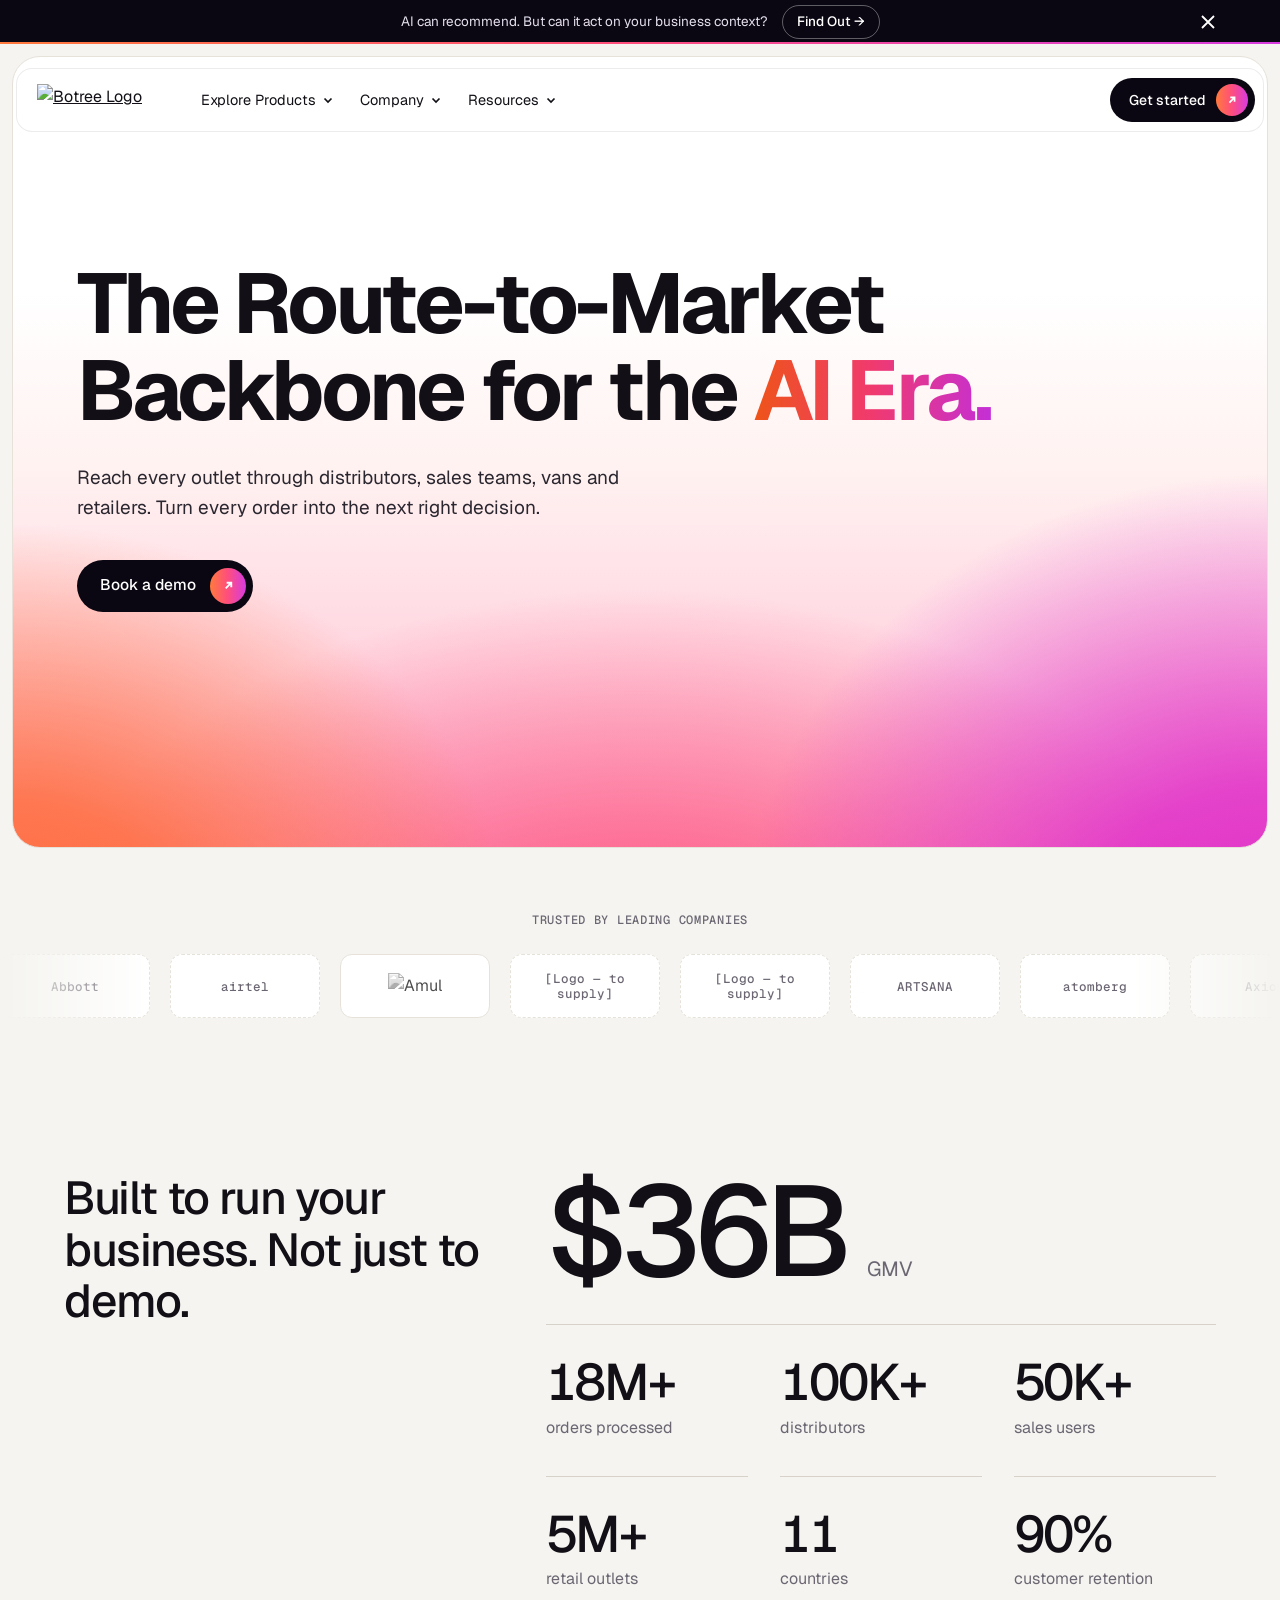
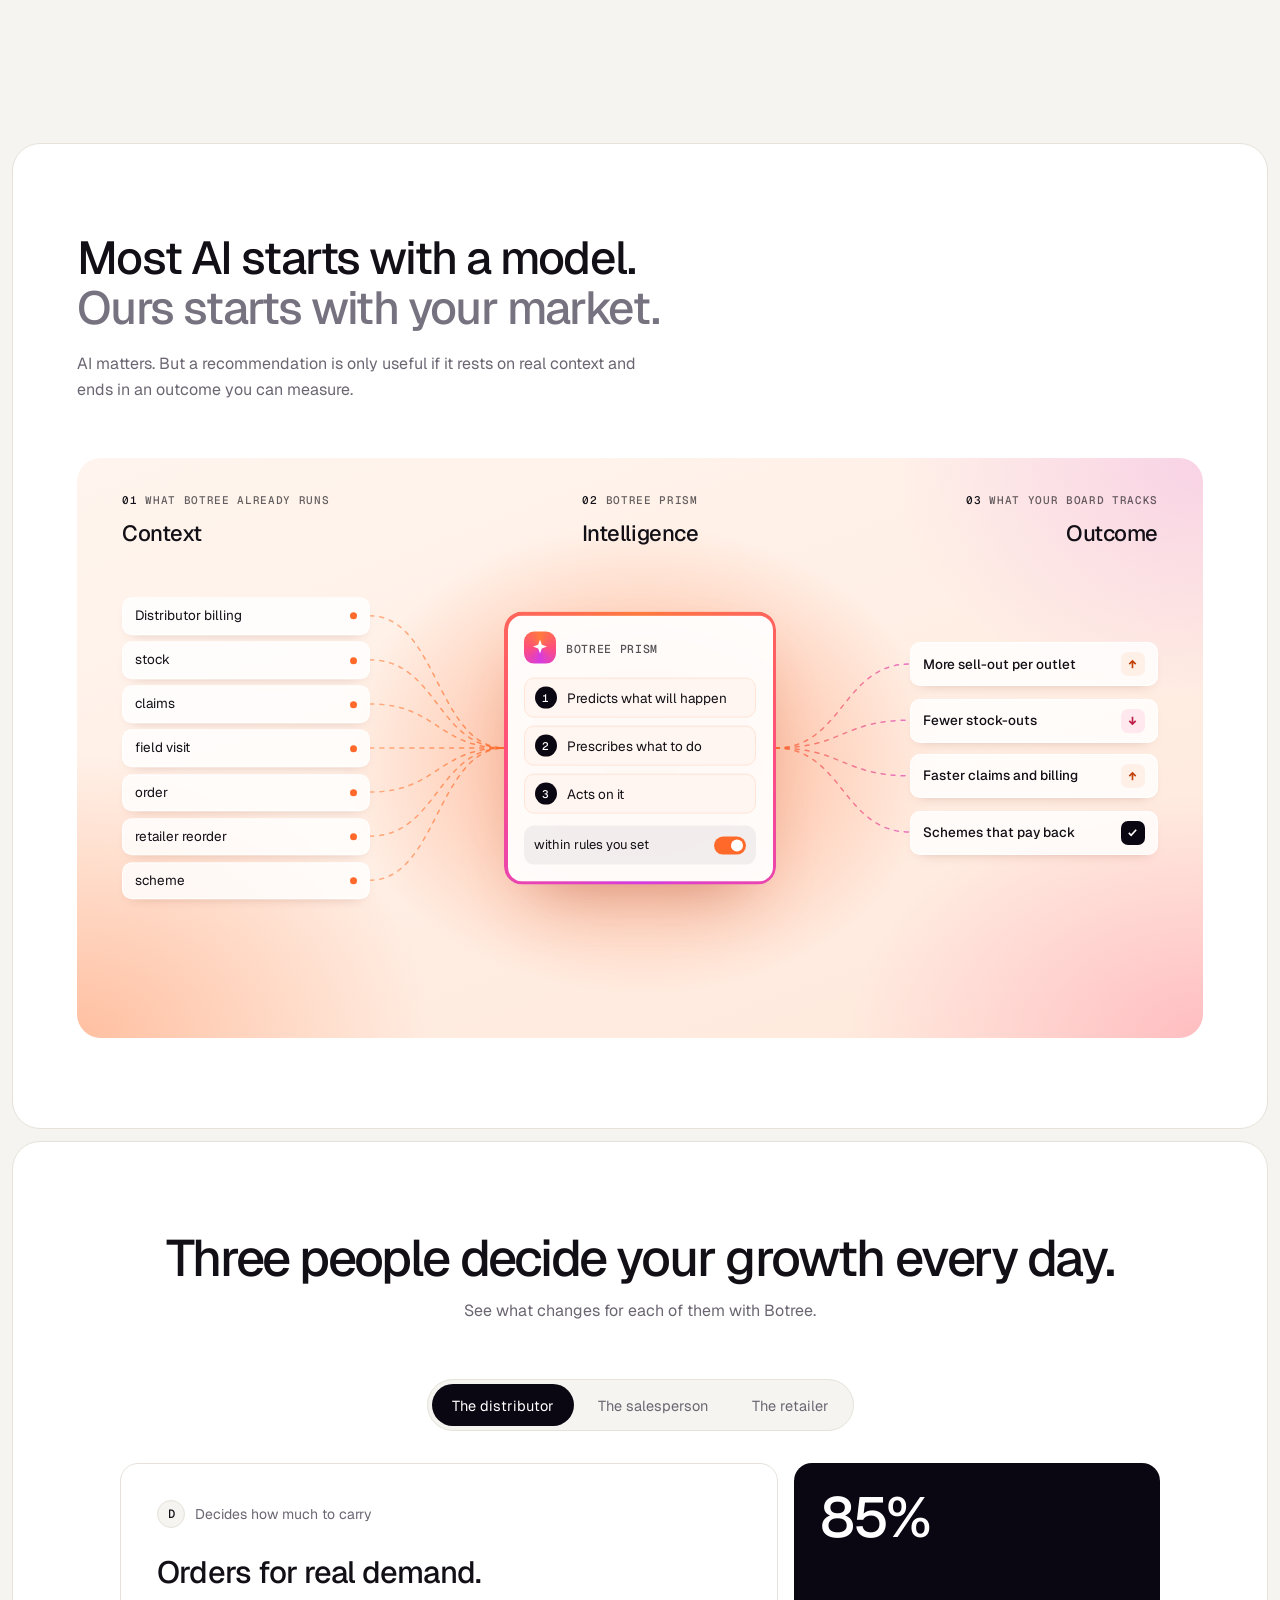
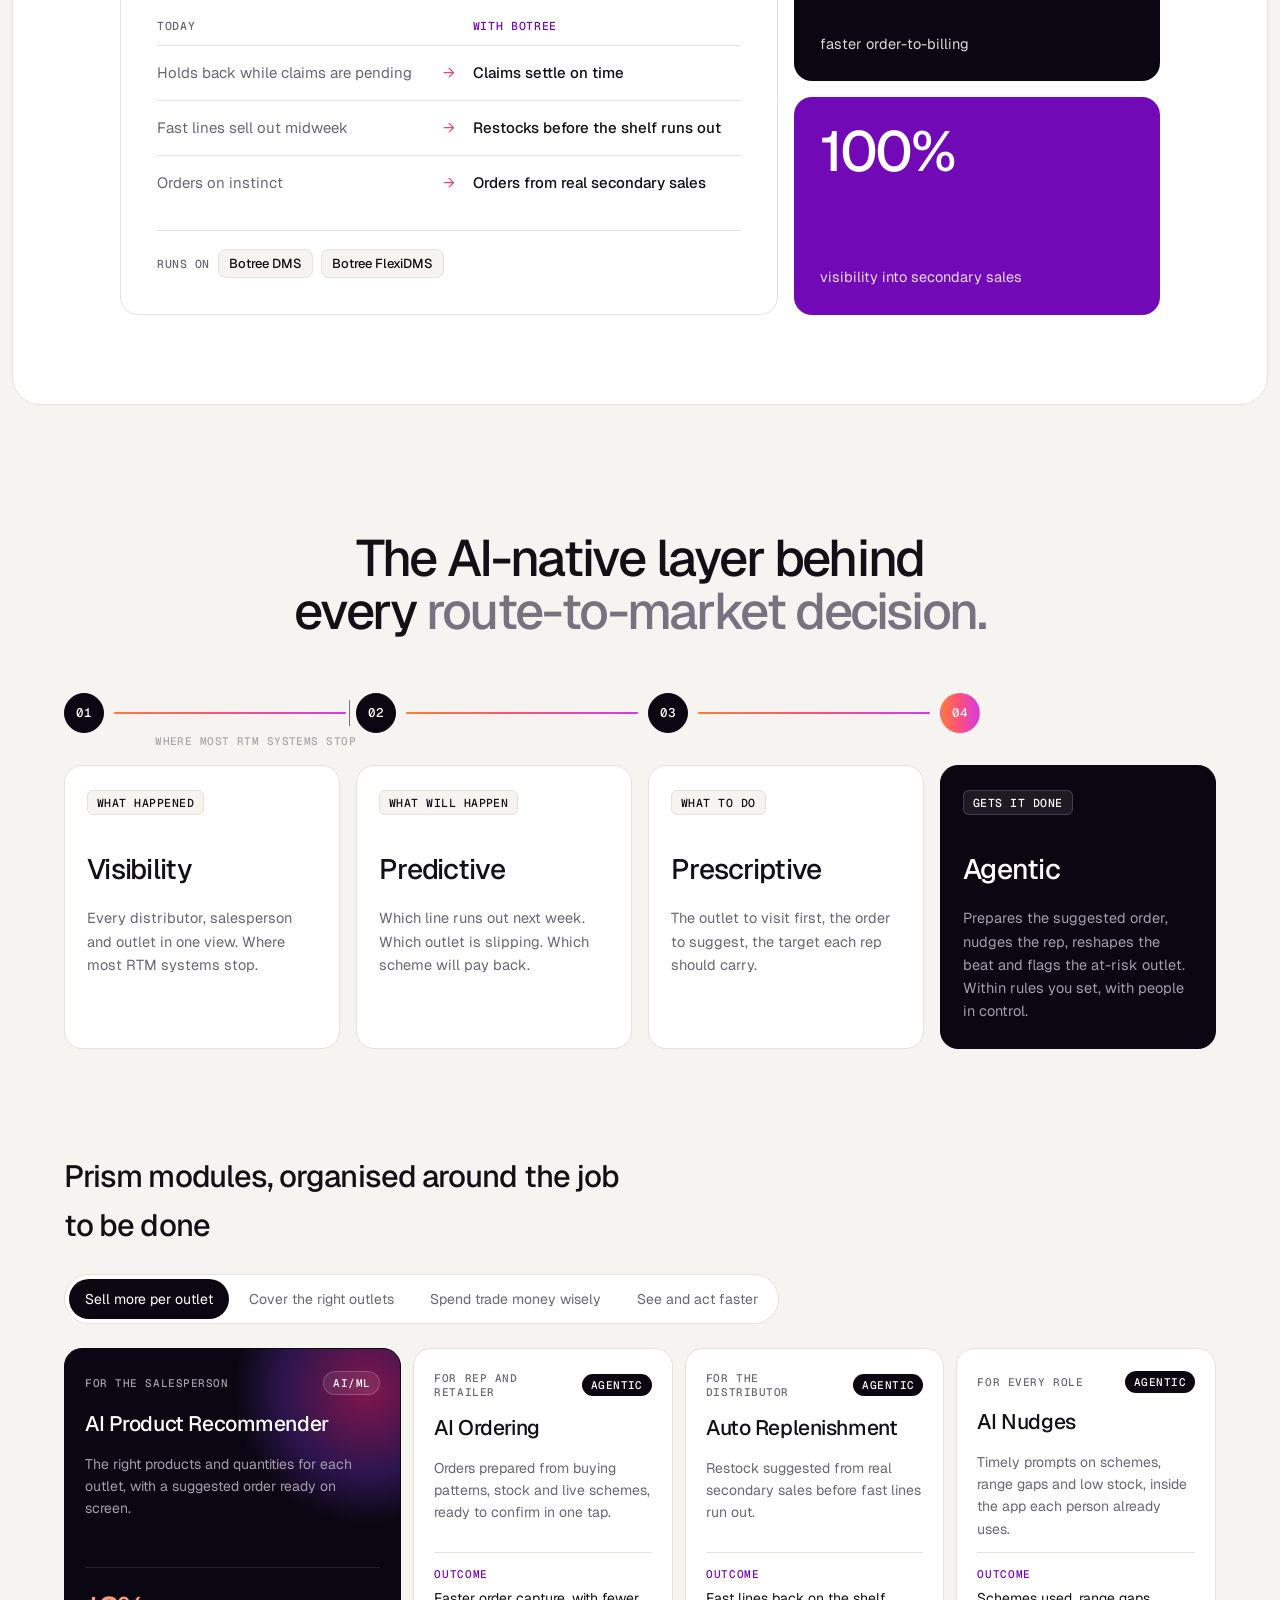
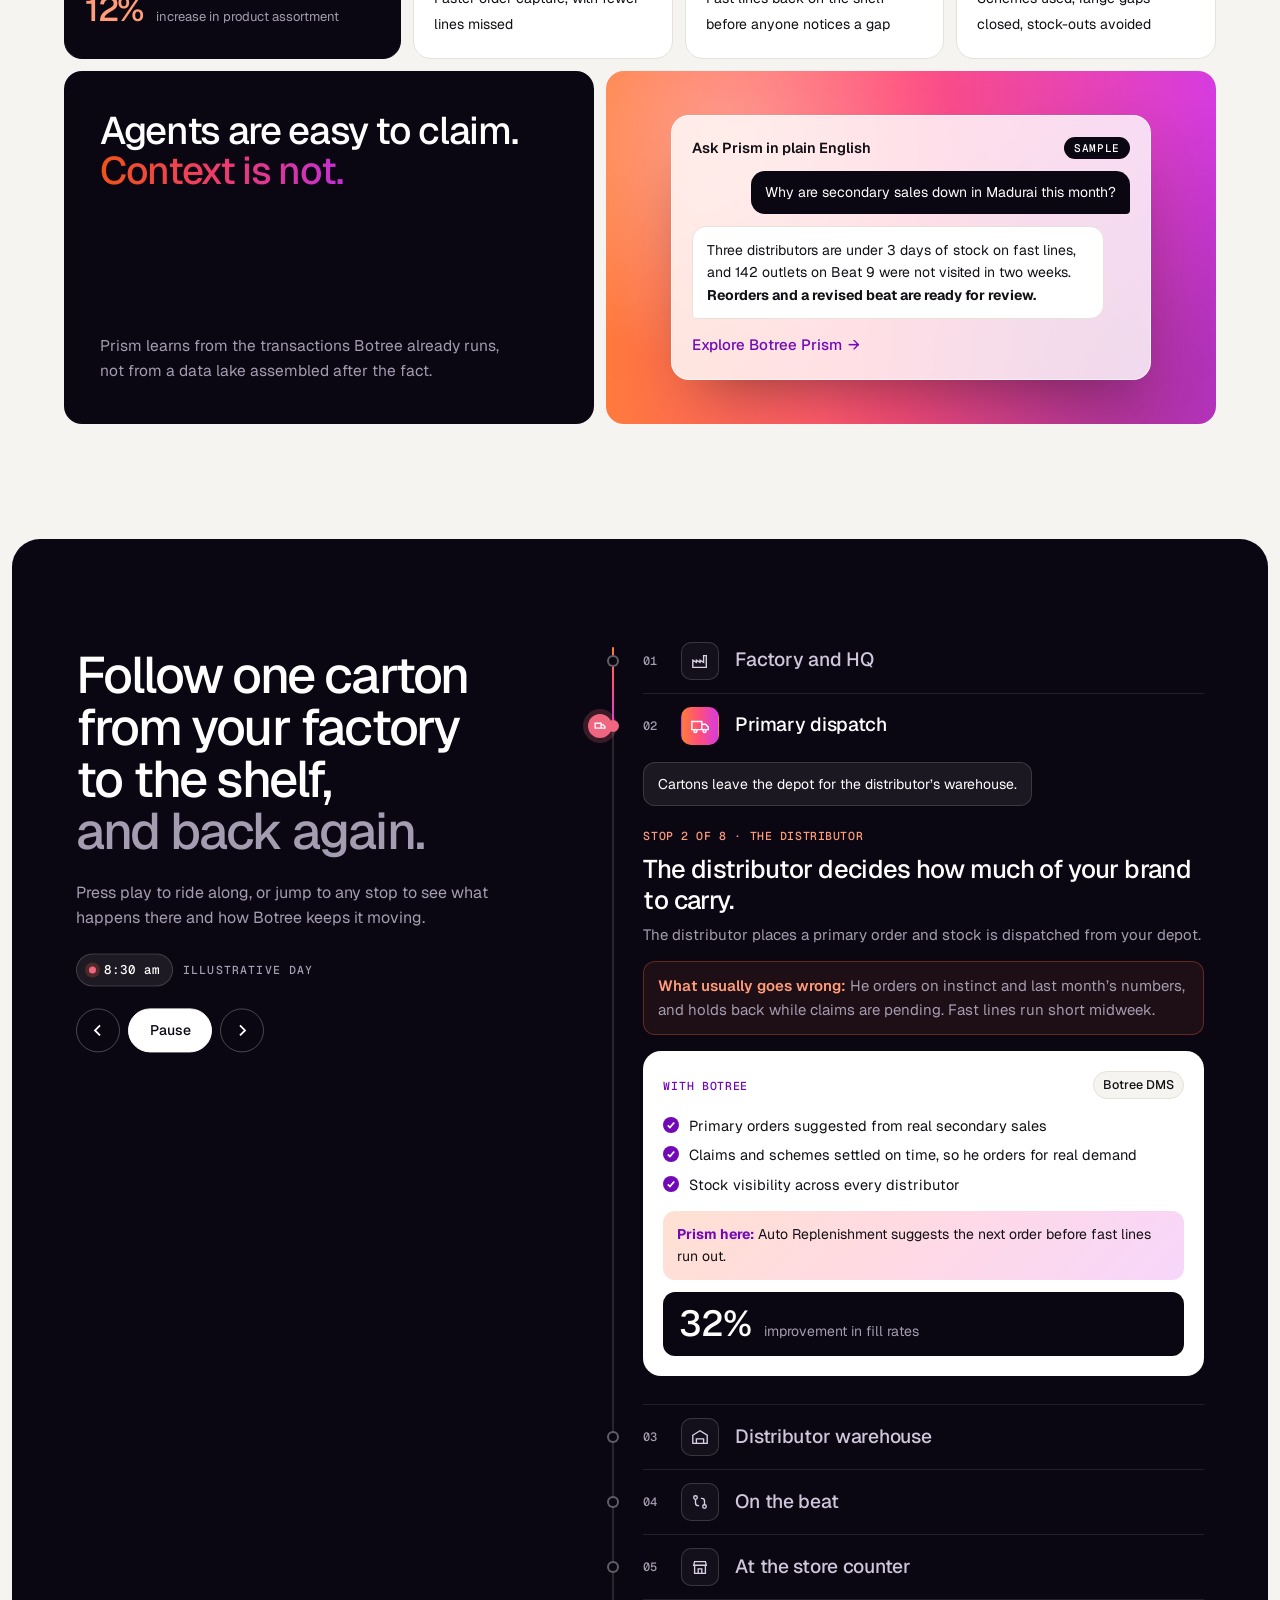
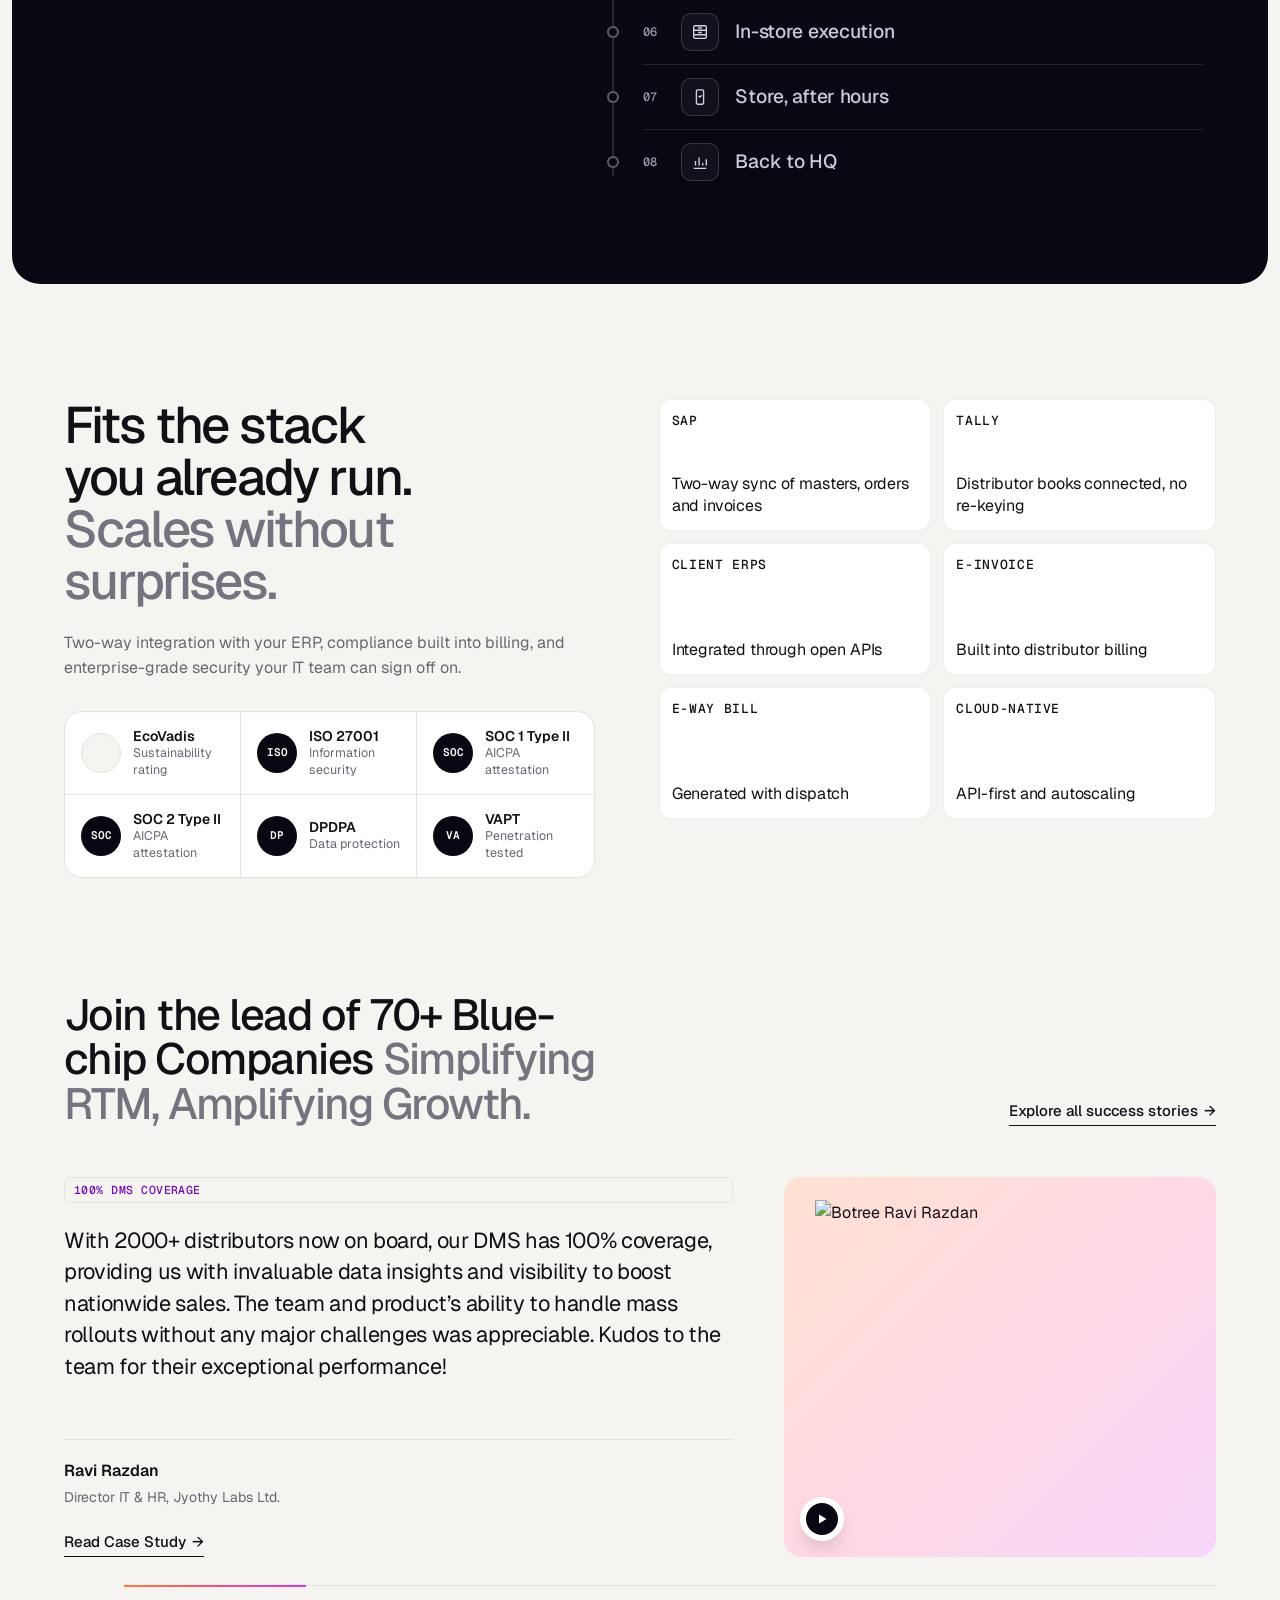
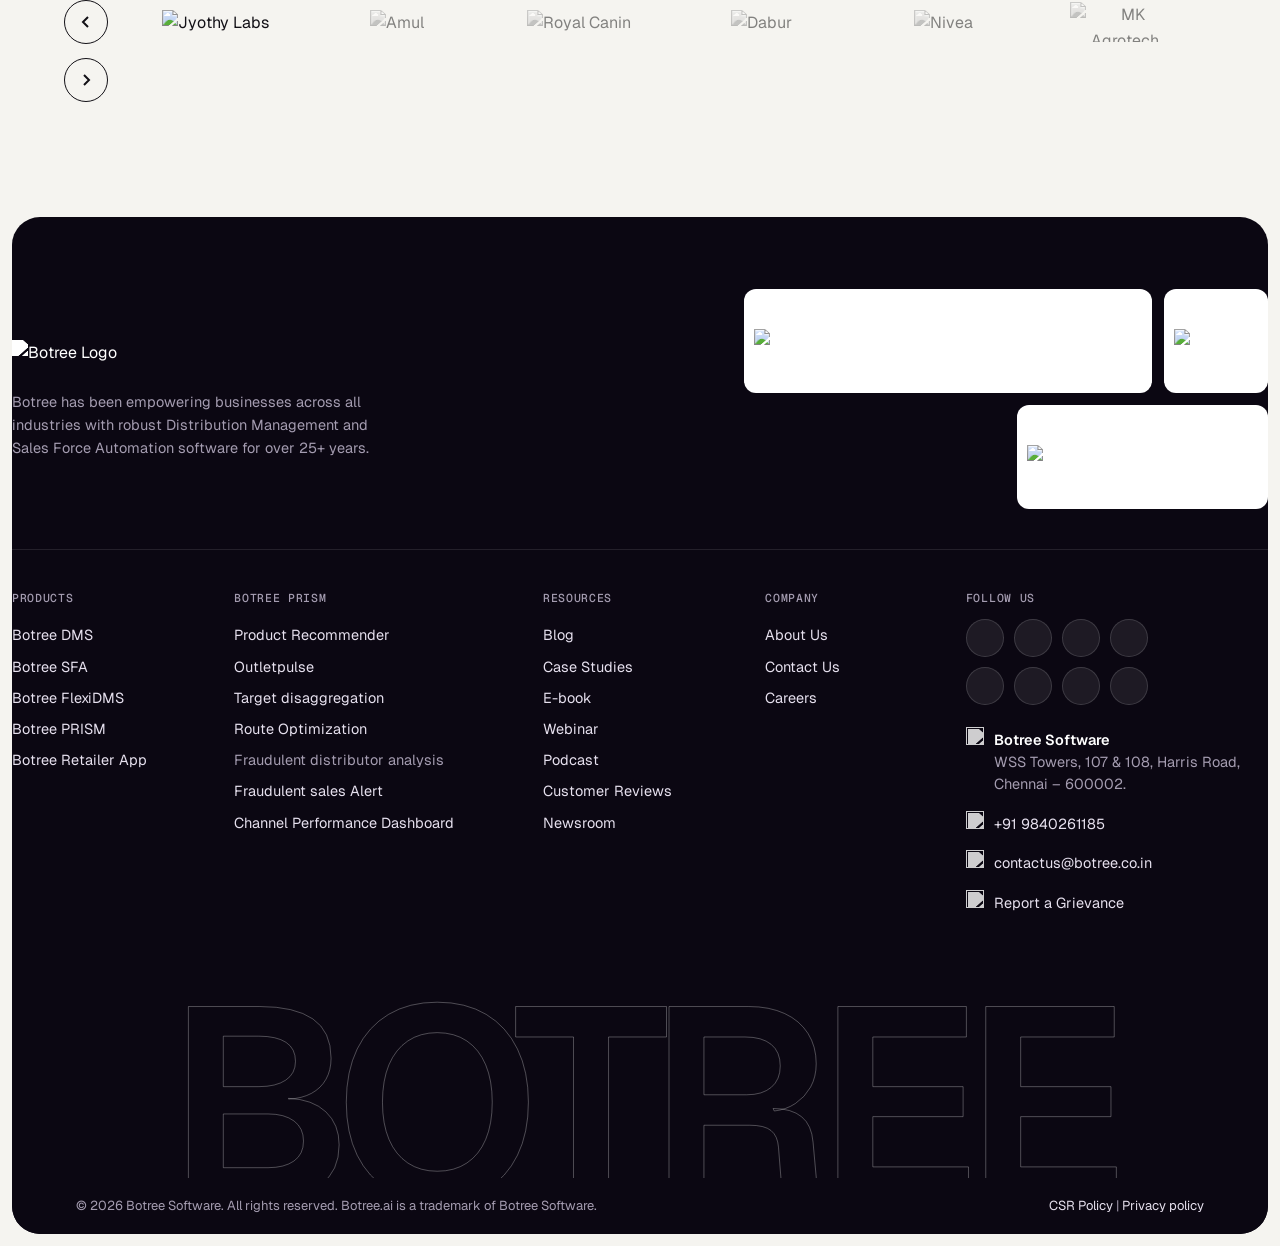
==== commit 1b298bd3: "final digram" ====
--- a/index.html
+++ b/index.html
@@ -278,8 +278,8 @@
       <div class="fd reveal" id="fd">
         <svg class="fd-lines" viewBox="0 0 100 100" preserveAspectRatio="none" aria-hidden="true">
           <defs>
-            <linearGradient id="fdIn" x1="0" x2="1"><stop offset="0" stop-color="#FF9A62"/><stop offset="1" stop-color="#FF6A2B"/></linearGradient>
-            <linearGradient id="fdOut" x1="0" x2="1"><stop offset="0" stop-color="#FF6A2B"/><stop offset="1" stop-color="#E04CC0"/></linearGradient>
+            <linearGradient id="fdIn" gradientUnits="userSpaceOnUse" x1="26" y1="0" x2="38" y2="0"><stop offset="0" stop-color="#FF9A62"/><stop offset="1" stop-color="#FF6A2B"/></linearGradient>
+            <linearGradient id="fdOut" gradientUnits="userSpaceOnUse" x1="62" y1="0" x2="74" y2="0"><stop offset="0" stop-color="#FF6A2B"/><stop offset="1" stop-color="#E04CC0"/></linearGradient>
           </defs>
           <g class="in" stroke="url(#fdIn)">
             <path d="M26 27.2 C32 27.2 32 50 38 50"/><path d="M26 34.8 C32 34.8 32 50 38 50"/><path d="M26 42.4 C32 42.4 32 50 38 50"/><path d="M26 50 C32 50 32 50 38 50"/><path d="M26 57.6 C32 57.6 32 50 38 50"/><path d="M26 65.2 C32 65.2 32 50 38 50"/><path d="M26 72.8 C32 72.8 32 50 38 50"/>
@@ -307,7 +307,7 @@
 
         <!-- Prism core -->
         <div class="fd-core" id="fd-core">
-          <span class="fd-badge" aria-hidden="true"><svg width="16" height="16" viewBox="0 0 16 16" fill="currentColor"><path d="M8 0l1.8 5.2L15 7l-5.2 1.8L8 14l-1.8-5.2L1 7l5.2-1.8z"/></svg></span>
+          <div class="fd-core-top"><span class="fd-badge" aria-hidden="true"><svg width="16" height="16" viewBox="0 0 16 16" fill="currentColor"><path d="M8 0l1.8 5.2L15 7l-5.2 1.8L8 14l-1.8-5.2L1 7l5.2-1.8z"/></svg></span><p class="fd-core-name">Botree Prism</p></div>
           <ol class="fd-steps">
             <li style="--i:0"><b>1</b><span>Predicts what will happen</span></li>
             <li style="--i:1"><b>2</b><span>Prescribes what to do</span></li>
@@ -323,10 +323,6 @@
           <li style="top:54.8%"><button type="button" data-o="2"><span>Faster claims and billing</span><em class="up" aria-hidden="true"><svg width="11" height="11" viewBox="0 0 12 12" fill="none" stroke="currentColor" stroke-width="1.8"><path d="M6 10V2M2.5 5.5L6 2l3.5 3.5"/></svg></em></button></li>
           <li style="top:64.5%"><button type="button" data-o="3"><span>Schemes that pay back</span><em class="ok" aria-hidden="true"><svg width="11" height="11" viewBox="0 0 12 12" fill="none" stroke="currentColor" stroke-width="1.8"><path d="M2 6.5l2.5 2.5L10 3"/></svg></em></button></li>
         </ul>
-
-        <!-- Captions, inside the canvas -->
-        <p class="fd-cap fd-cap-l"><span class="ok" aria-hidden="true"><svg width="10" height="10" viewBox="0 0 12 12" fill="none" stroke="currentColor" stroke-width="2"><path d="M2 6.5l2.5 2.5L10 3"/></svg></span>Captured where the work happens</p>
-        <p class="fd-cap fd-cap-c"><span class="scr" aria-hidden="true"><svg width="18" height="13" viewBox="0 0 22 16" fill="none" stroke="currentColor" stroke-width="1.5"><rect x="1" y="1" width="20" height="11" rx="1.5"/><path d="M7 15h8"/></svg><svg width="8" height="13" viewBox="0 0 10 16" fill="none" stroke="currentColor" stroke-width="1.5"><rect x="1" y="1" width="8" height="14" rx="1.5"/></svg></span>inside the screens your teams already use</p>
       </div>
     </div>
   </section>
--- a/styles.css
+++ b/styles.css
@@ -1015,12 +1015,6 @@
 .fd-rule i { position: relative; width: 32px; height: 18px; border-radius: 999px; background: #FF6A2B; flex: none; }
 .fd-rule i b { position: absolute; right: 3px; top: 3px; width: 12px; height: 12px; border-radius: 50%; background: #fff; }
 
-/* Captions inside the canvas */
-.fd-cap { position: absolute; bottom: 26px; display: flex; align-items: center; gap: 8px; font-size: 13px; font-weight: 500; color: rgba(18, 16, 22, .82); }
-.fd-cap-l { left: 4%; }
-.fd-cap-c { left: 38%; width: 24%; justify-content: center; }
-.fd-cap .ok { width: 18px; height: 18px; border-radius: 50%; display: grid; place-items: center; background: var(--ink); color: #fff; flex: none; }
-.fd-cap .scr { display: inline-flex; align-items: flex-end; gap: 4px; color: var(--text); }
 
 @media (prefers-reduced-motion: no-preference) {
   .fd-lines path { animation: fdFlow 1.6s linear infinite; }
@@ -1028,3 +1022,31 @@
 }
 @keyframes fdFlow { to { stroke-dashoffset: -20; } }
 @keyframes fdStep { 0%, 100% { background: #FFF6F1; border-color: #FFE3D5; } 12%, 30% { background: #FFE7DA; border-color: #FF9A62; } }
+
+/* Intelligence highlight — rotating orange → purple → white ring */
+@property --core-a { syntax: "<angle>"; inherits: false; initial-value: 0deg; }
+.fd-core { isolation: isolate; border-color: transparent; }
+.fd-core::before {
+  content: ""; position: absolute; inset: -1px; z-index: -1; border-radius: inherit; padding: 2.5px; pointer-events: none;
+  background: conic-gradient(from var(--core-a), #FF7A3D, #FF4F7B, #D63BE0, #FF4F7B, #FF7A3D);
+  -webkit-mask: linear-gradient(#000 0 0) content-box, linear-gradient(#000 0 0);
+  -webkit-mask-composite: xor; mask-composite: exclude;
+}
+.fd-core-name { font: 500 11.5px var(--mono); letter-spacing: .06em; text-transform: uppercase; color: rgba(18, 16, 22, .72); margin-bottom: 12px; }
+@media (prefers-reduced-motion: no-preference) {
+  .fd-core::before { animation: coreSpin 4s linear infinite; }
+}
+@keyframes coreSpin { to { --core-a: 360deg; } }
+
+/* Core: single rotating ring only; name sits beside the badge */
+.fd-core, .fd.focus .fd-core { box-shadow: 0 30px 60px -28px rgba(160, 50, 20, .45); }
+.fd-core-top { display: flex; align-items: center; gap: 10px; margin-bottom: 14px; }
+.fd-core-top .fd-badge { margin-bottom: 0; }
+.fd-core-top .fd-core-name { margin-bottom: 0; }
+
+/* Thicker ring + sparkle tile rotates with the ring (same 4s loop) */
+.fd-core::before { padding: 3.5px; inset: -2px; }
+.fd-core .fd-badge { background: conic-gradient(from var(--core-a), #FF7A3D, #FF4F7B, #D63BE0, #FF4F7B, #FF7A3D); }
+@media (prefers-reduced-motion: no-preference) {
+  .fd-core .fd-badge { animation: coreSpin 4s linear infinite; }
+}
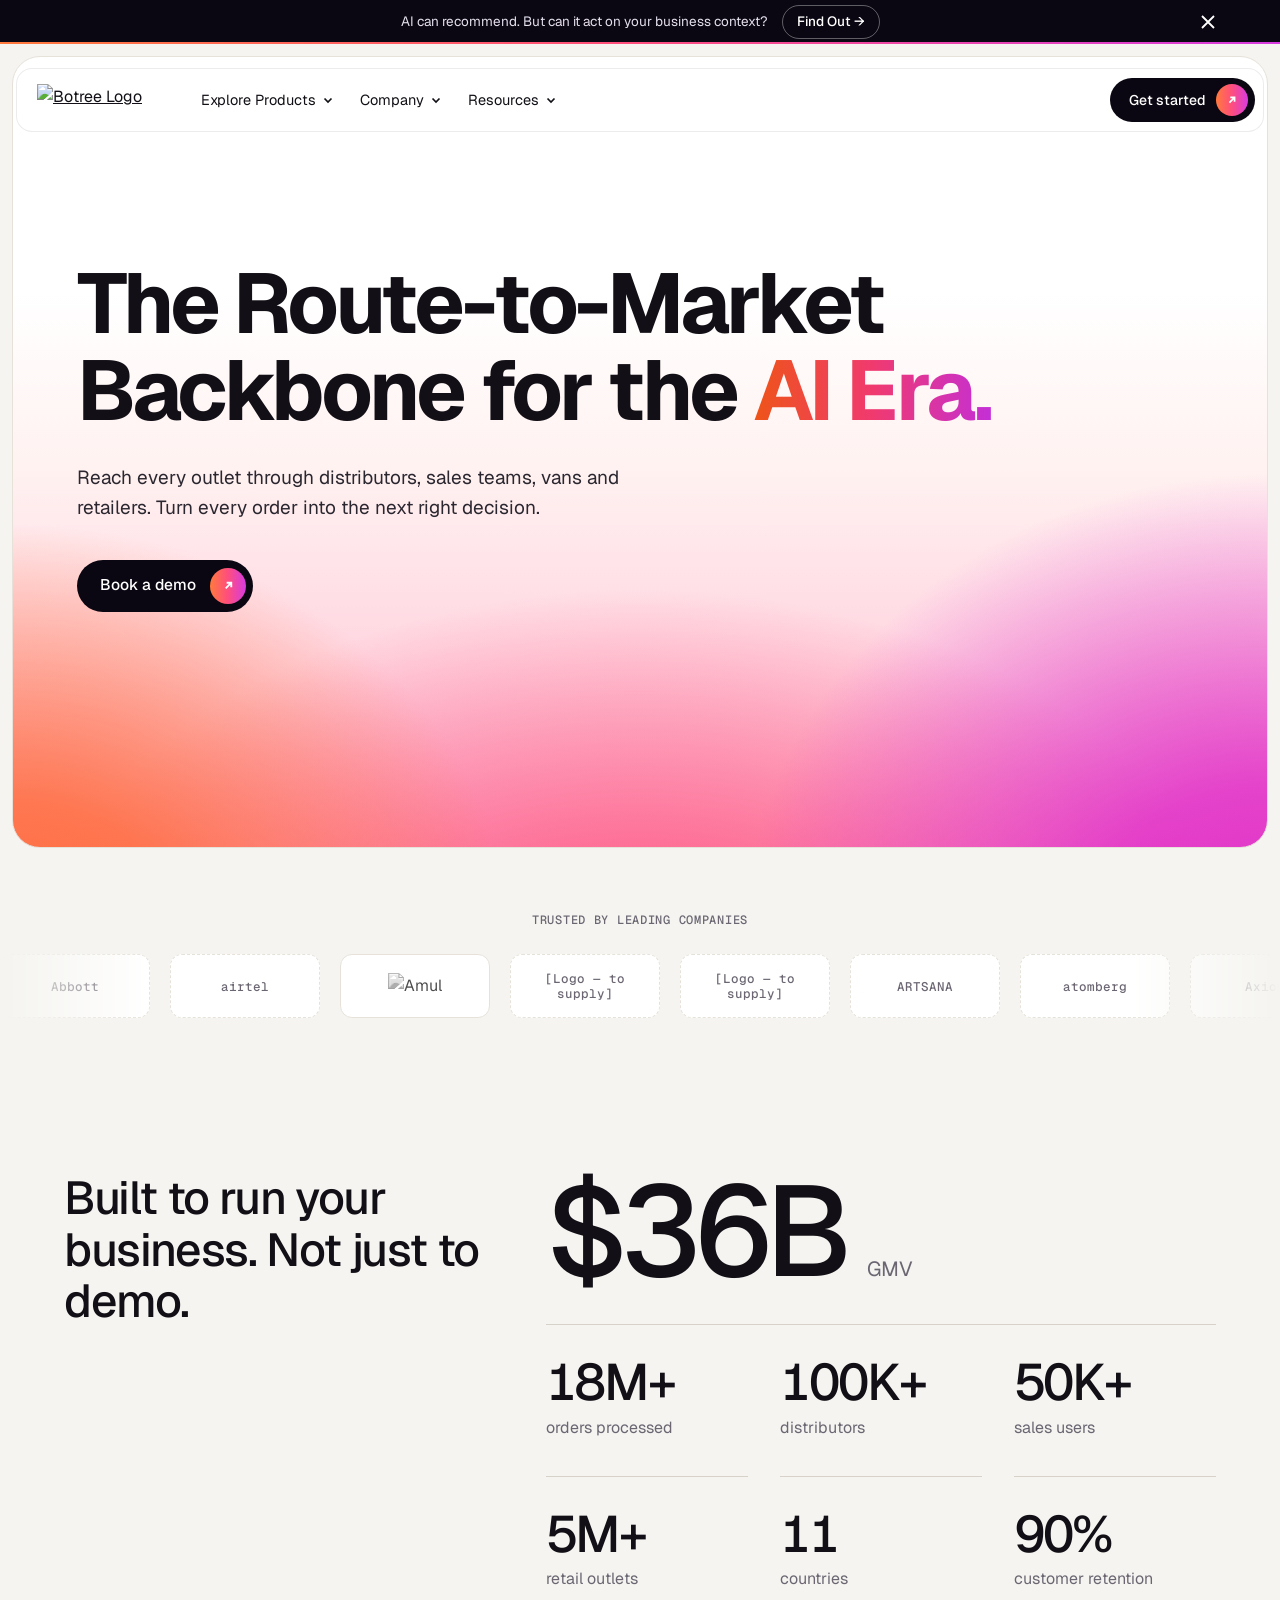
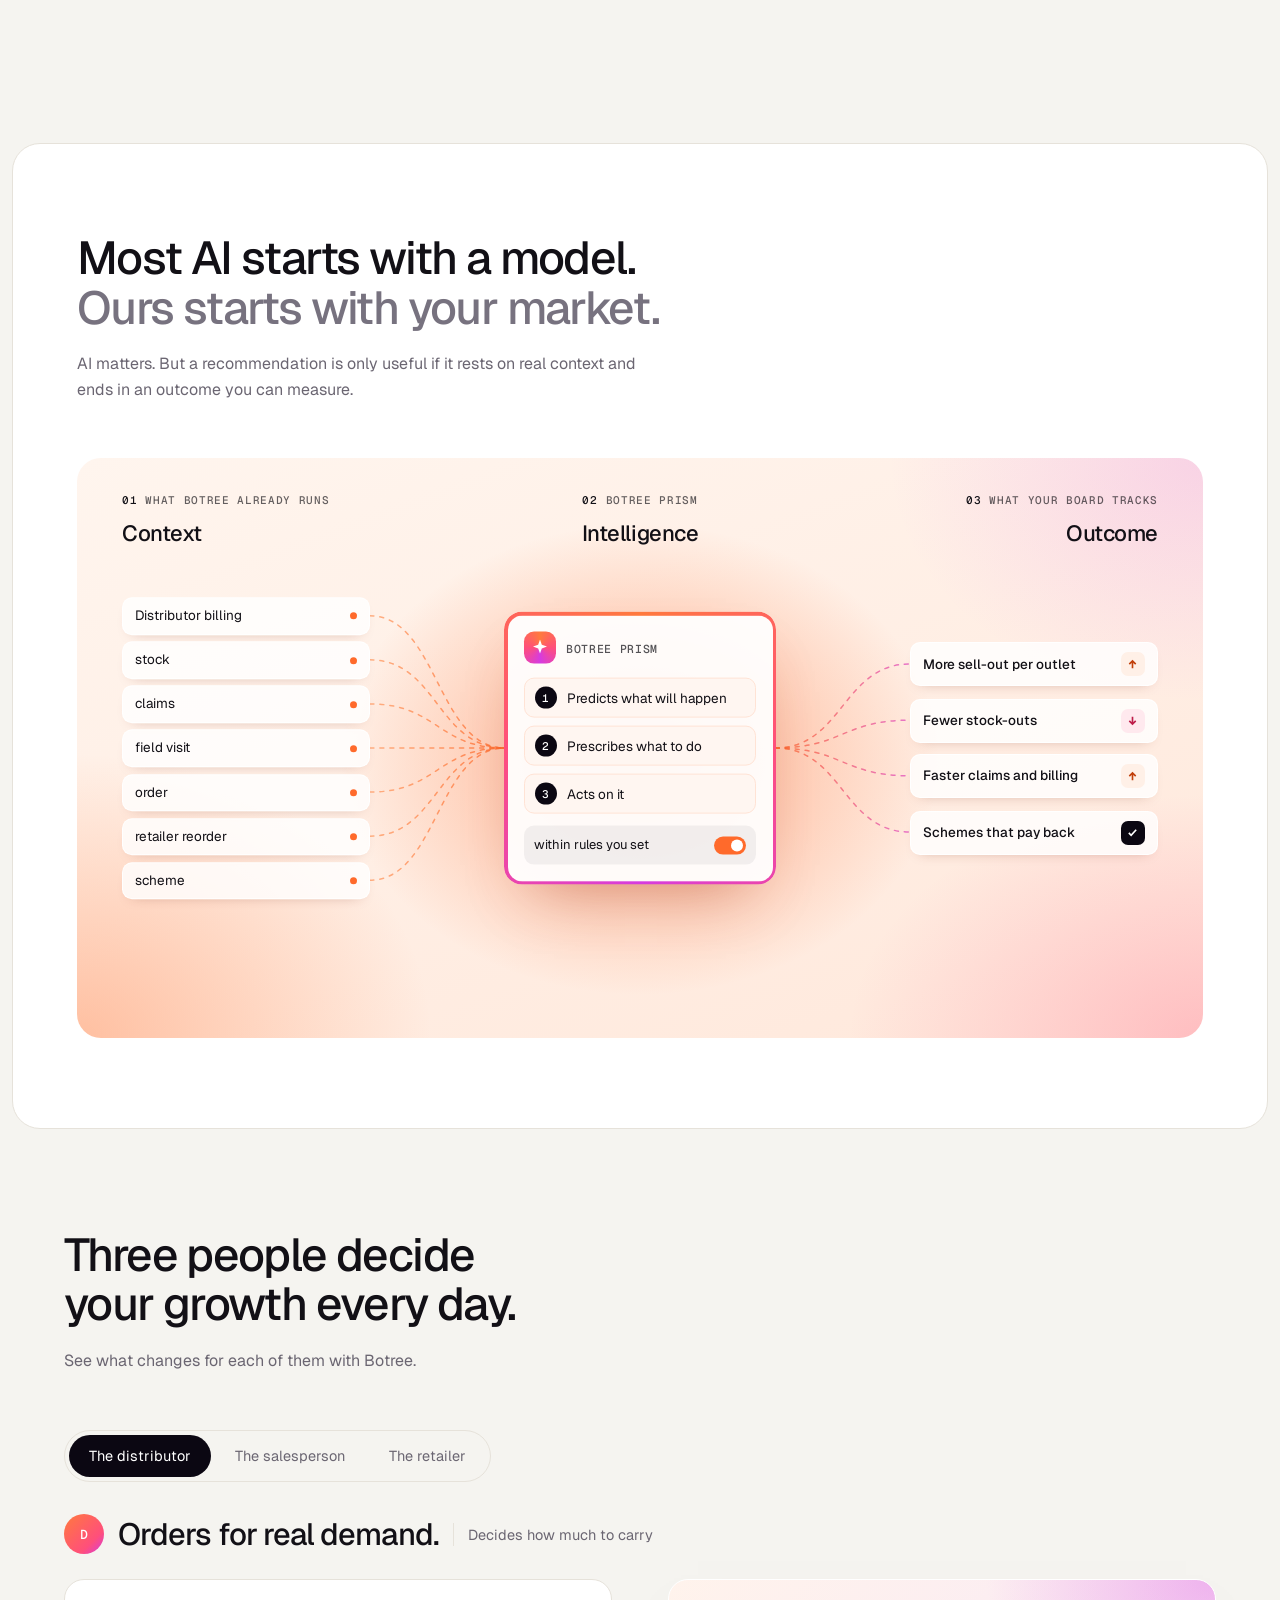
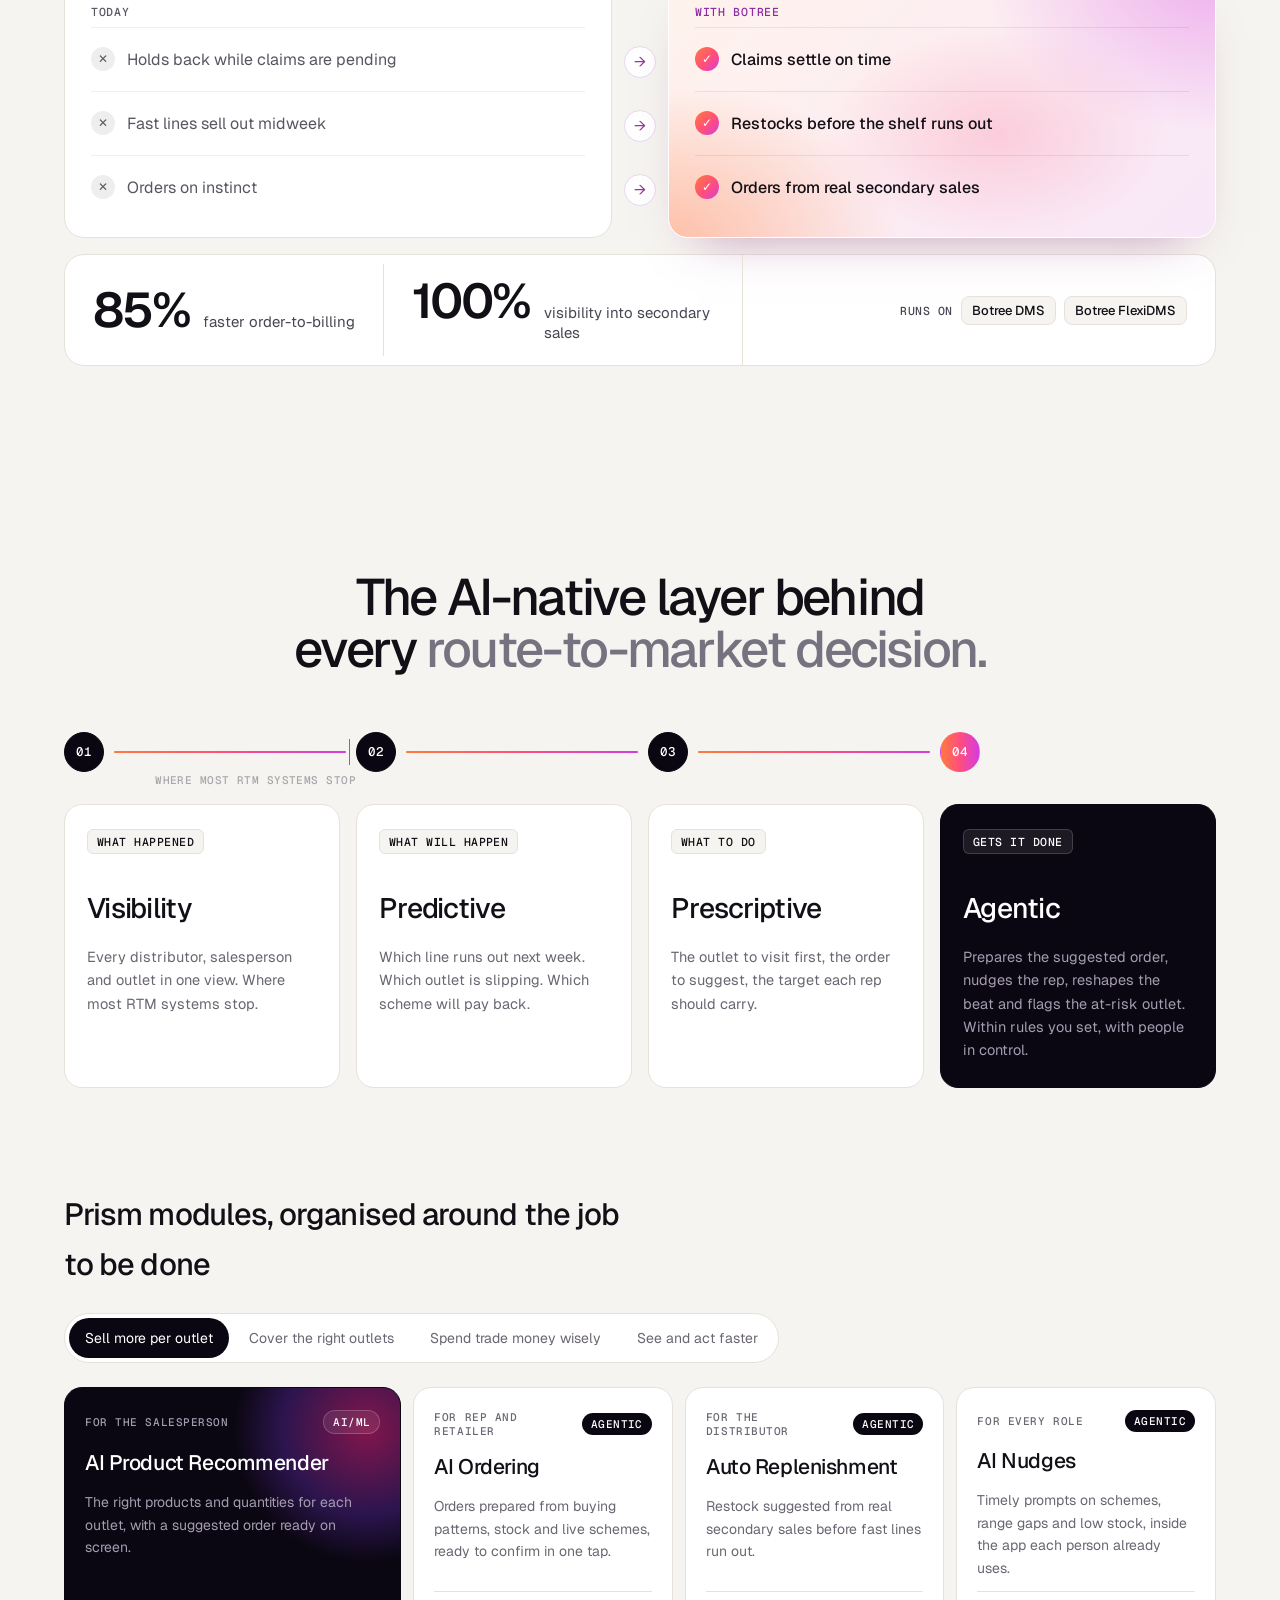
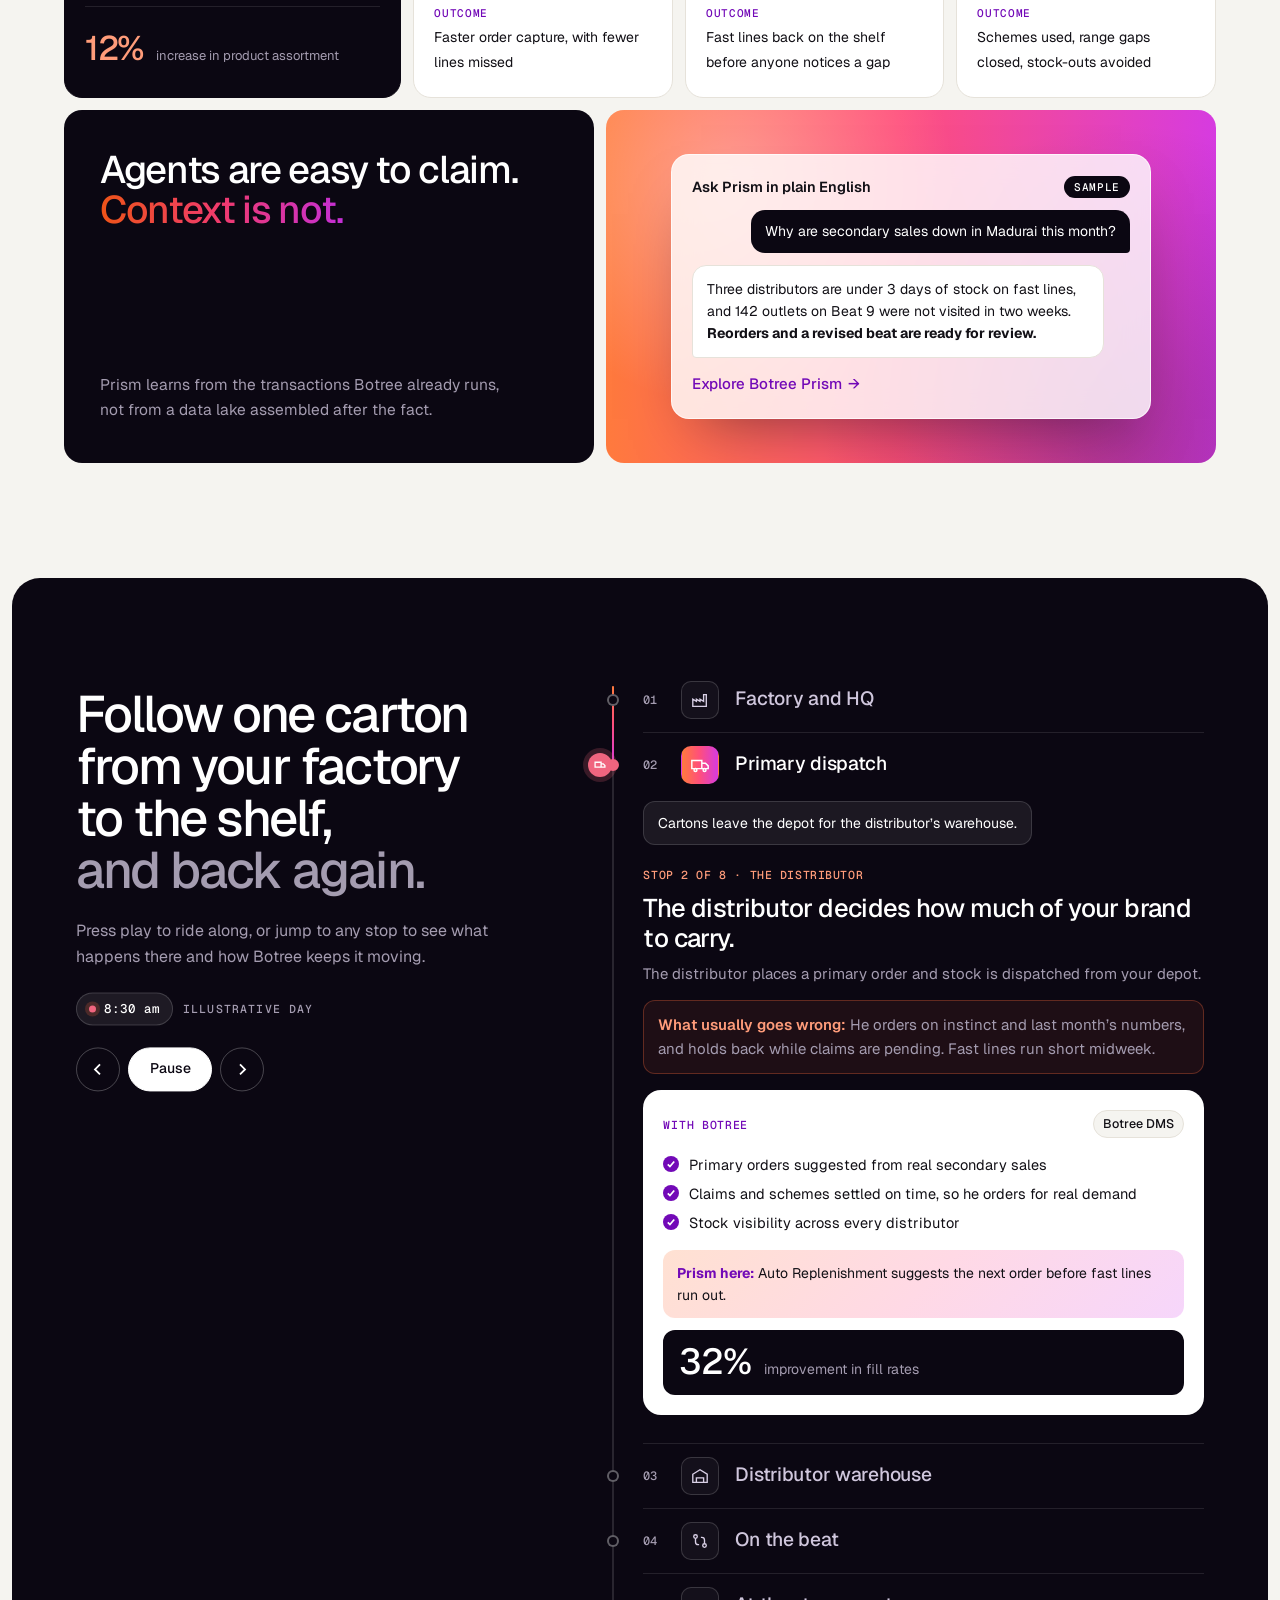
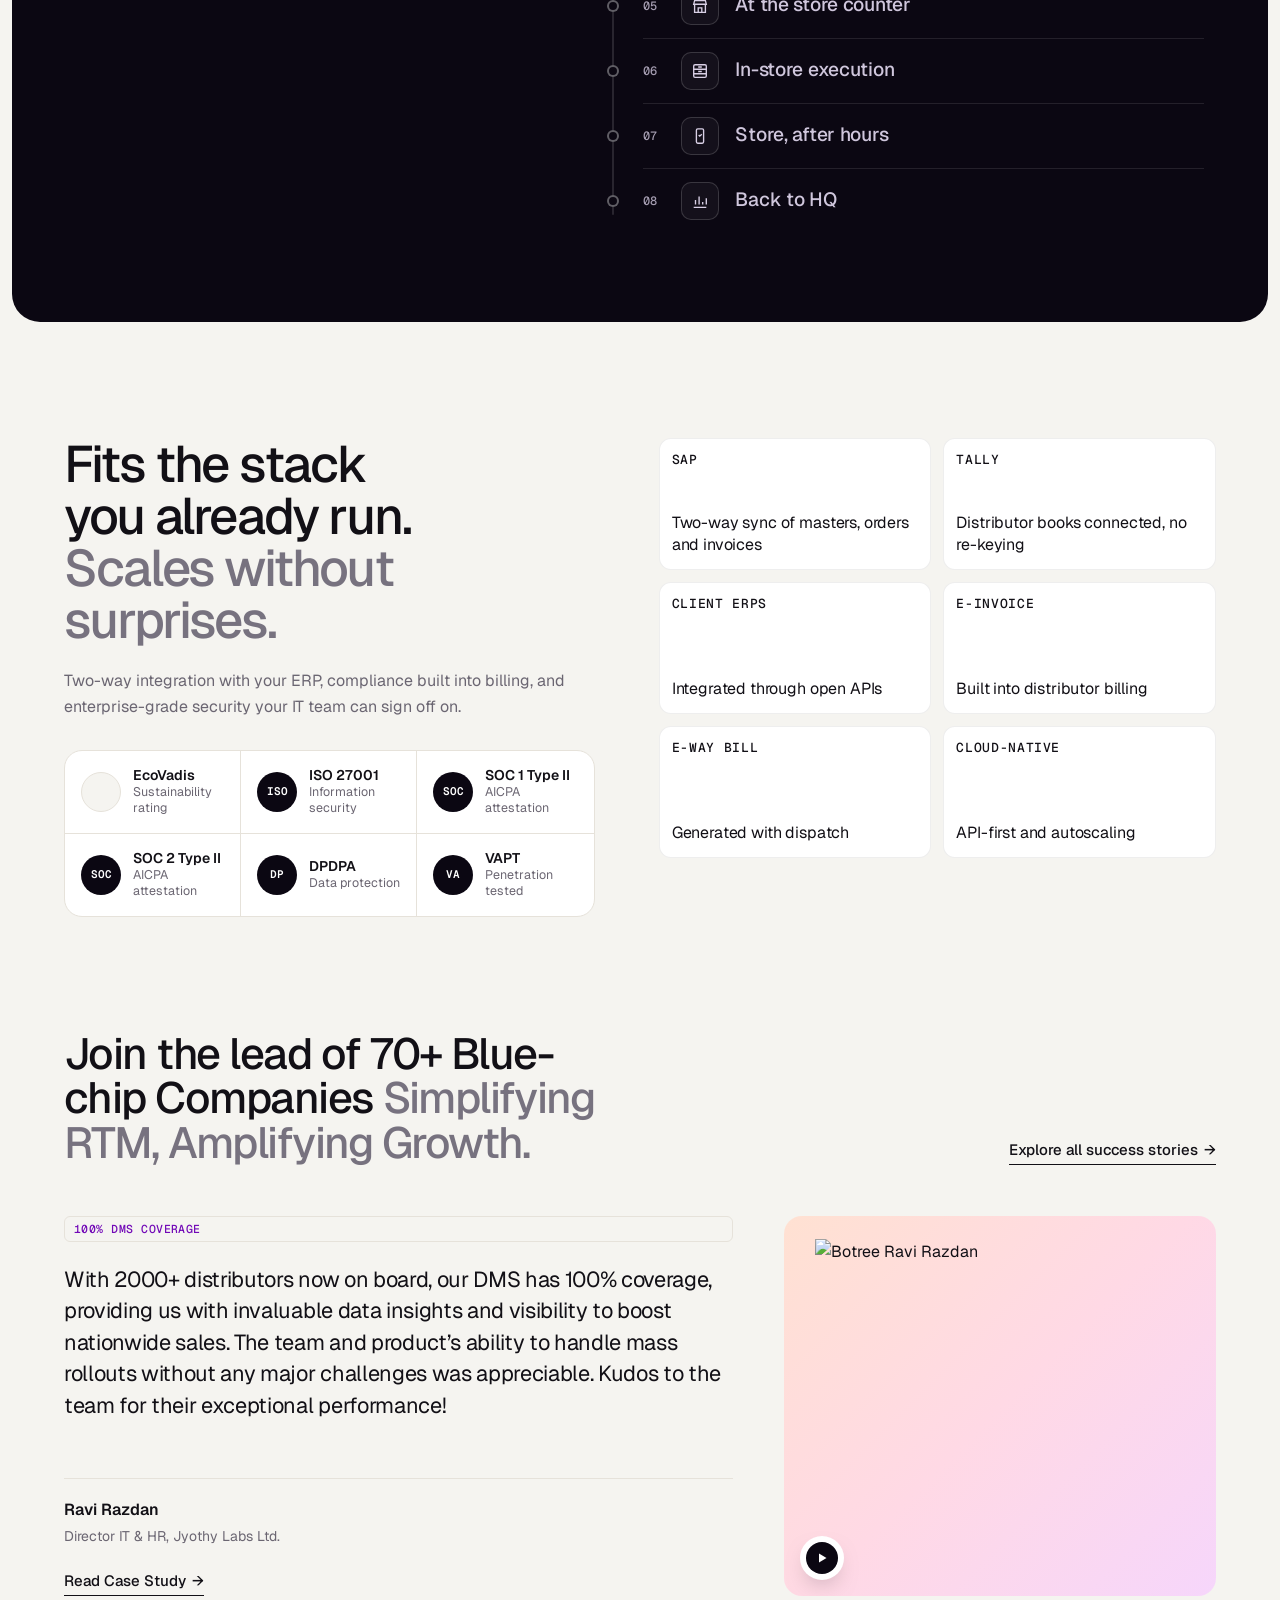
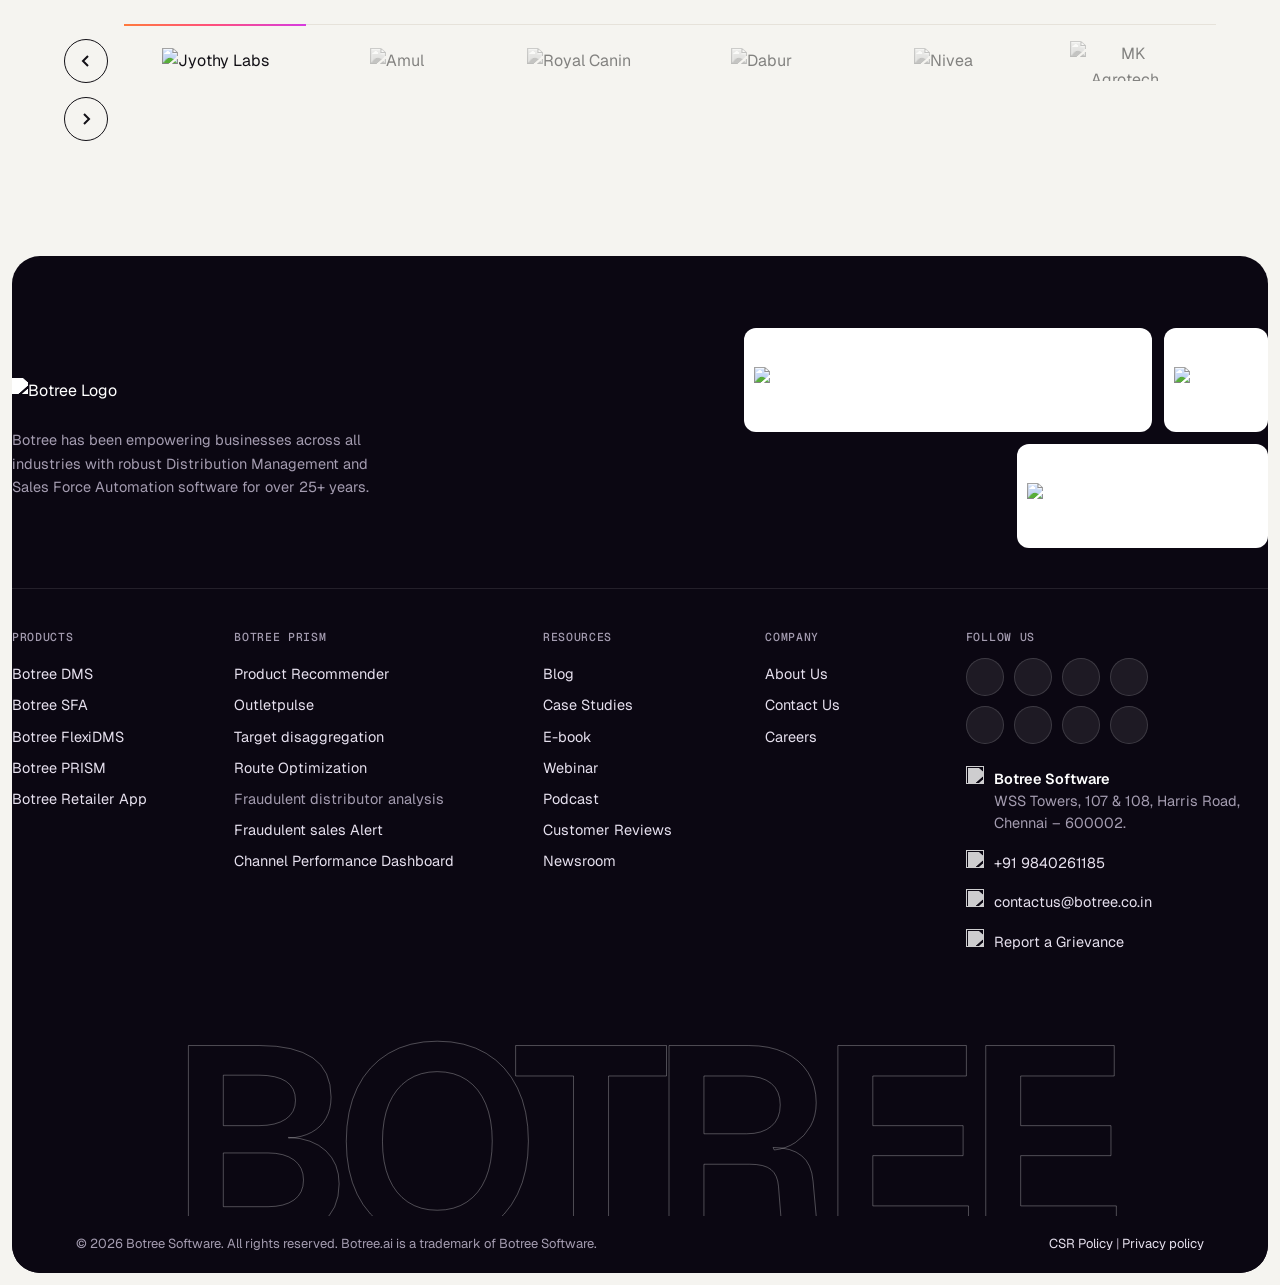
==== commit 4e8be1bd: "final" ====
--- a/index.html
+++ b/index.html
@@ -327,69 +327,71 @@
     </div>
   </section>
 
-  <!-- Three people (simple switcher, white) -->
-  <section class="shell people" aria-labelledby="persona-title">
+  <!-- Three people — Before / After -->
+  <section class="shell cio-x people-ba" aria-labelledby="persona-title">
     <div class="container section-inner">
-      <div class="head-center reveal">
+      <div class="cx-head reveal">
         <h2 class="h2" id="persona-title">Three people decide your growth every day.</h2>
         <p class="lead">See what changes for each of them with Botree.</p>
       </div>
 
-      <div class="pp-switch-wrap reveal">
+      <div class="ba-switch-wrap">
         <div class="pp-switch" role="tablist" aria-label="Three people" data-tabs>
-          <button class="pp-opt" type="button" role="tab" aria-selected="true" aria-controls="pp-dist" id="pt-dist">The distributor</button>
-          <button class="pp-opt" type="button" role="tab" aria-selected="false" aria-controls="pp-sales" id="pt-sales" tabindex="-1">The salesperson</button>
-          <button class="pp-opt" type="button" role="tab" aria-selected="false" aria-controls="pp-ret" id="pt-ret" tabindex="-1">The retailer</button>
+          <button class="pp-opt" type="button" role="tab" aria-selected="true" aria-controls="ba-dist" id="bt-dist">The distributor</button>
+          <button class="pp-opt" type="button" role="tab" aria-selected="false" aria-controls="ba-sales" id="bt-sales" tabindex="-1">The salesperson</button>
+          <button class="pp-opt" type="button" role="tab" aria-selected="false" aria-controls="ba-ret" id="bt-ret" tabindex="-1">The retailer</button>
         </div>
       </div>
 
       <!-- The distributor -->
-      <div class="pp-panel" role="tabpanel" id="pp-dist" aria-labelledby="pt-dist">
-        <div class="pp-main">
-          <p class="pp-who"><span class="pp-av" aria-hidden="true">D</span><span>Decides how much to carry</span></p>
-          <h3 class="pp-title">Orders for real demand.</h3>
-          <table class="pp-table">
-            <thead><tr><th scope="col">TODAY</th><th scope="col"><span class="sr-only">changes to</span></th><th scope="col" class="with">WITH BOTREE</th></tr></thead>
-            <tbody>
-              <tr><td class="today">Holds back while claims are pending</td><td class="arr" aria-hidden="true">→</td><td class="now">Claims settle on time</td></tr>
-              <tr><td class="today">Fast lines sell out midweek</td><td class="arr" aria-hidden="true">→</td><td class="now">Restocks before the shelf runs out</td></tr>
-              <tr><td class="today">Orders on instinct</td><td class="arr" aria-hidden="true">→</td><td class="now">Orders from real secondary sales</td></tr>
-            </tbody>
-          </table>
-          <p class="pp-runs">Runs on <b>Botree DMS</b><b>Botree FlexiDMS</b></p>
-        </div>
-        <div class="pp-kpis">
-          <div class="pp-kpi ink"><strong>85%</strong><span>faster order-to-billing</span></div>
-          <div class="pp-kpi purple"><strong>100%</strong><span>visibility into secondary sales</span></div>
+      <div class="ba-panel" role="tabpanel" id="ba-dist" aria-labelledby="bt-dist">
+        <div class="ba-who"><span class="ba-av" aria-hidden="true">D</span><h3>Orders for real demand.</h3><span class="ba-sub">Decides how much to carry</span></div>
+        <div class="ba-cols">
+          <div class="ba-card ba-before">
+            <p class="ba-k">TODAY</p>
+            <ul>
+              <li><i aria-hidden="true">✕</i>Holds back while claims are pending</li>
+              <li><i aria-hidden="true">✕</i>Fast lines sell out midweek</li>
+              <li><i aria-hidden="true">✕</i>Orders on instinct</li>
+            </ul>
+          </div>
+          <div class="ba-arrows" aria-hidden="true"><span>→</span><span>→</span><span>→</span></div>
+          <div class="ba-card ba-after">
+            <p class="ba-k">WITH BOTREE</p>
+            <ul>
+              <li><i aria-hidden="true">✓</i>Claims settle on time</li>
+              <li><i aria-hidden="true">✓</i>Restocks before the shelf runs out</li>
+              <li><i aria-hidden="true">✓</i>Orders from real secondary sales</li>
+            </ul>
+          </div>
+        </div>
+        <div class="ba-strip">
+          <div class="ba-metric"><strong>85%</strong><span>faster order-to-billing</span></div>
+          <div class="ba-metric"><strong>100%</strong><span>visibility into secondary sales</span></div>
+          <p class="ba-runs">Runs on <b>Botree DMS</b><b>Botree FlexiDMS</b></p>
         </div>
       </div>
 
       <!-- The salesperson -->
-      <div class="pp-panel" role="tabpanel" id="pp-sales" aria-labelledby="pt-sales" hidden>
-        <div class="pp-main">
-          <p class="pp-who"><span class="pp-av" aria-hidden="true">S</span><span>Decides where your growth goes</span></p>
-          <h3 class="pp-title"><span class="todo">[The salesperson — panel title to supply]</span></h3>
-          <p><span class="todo">[TODAY → WITH BOTREE rows to supply]</span></p>
-          <p class="pp-runs">Runs on <span class="todo">[products to supply]</span></p>
-        </div>
-        <div class="pp-kpis">
-          <div class="pp-kpi ink"><span class="todo">[KPI 1 to supply]</span></div>
-          <div class="pp-kpi purple"><span class="todo">[KPI 2 to supply]</span></div>
-        </div>
+      <div class="ba-panel" role="tabpanel" id="ba-sales" aria-labelledby="bt-sales" hidden>
+        <div class="ba-who"><span class="ba-av" aria-hidden="true">S</span><h3><span class="todo">[The salesperson — panel title to supply]</span></h3><span class="ba-sub">Decides where your growth goes</span></div>
+        <div class="ba-cols">
+          <div class="ba-card ba-before"><p class="ba-k">TODAY</p><p><span class="todo">[rows to supply]</span></p></div>
+          <div class="ba-arrows" aria-hidden="true"></div>
+          <div class="ba-card ba-after"><p class="ba-k">WITH BOTREE</p><p><span class="todo">[rows to supply]</span></p></div>
+        </div>
+        <div class="ba-strip"><div class="ba-metric"><span class="todo">[KPI 1 to supply]</span></div><div class="ba-metric"><span class="todo">[KPI 2 to supply]</span></div><p class="ba-runs">Runs on <span class="todo">[products to supply]</span></p></div>
       </div>
 
       <!-- The retailer -->
-      <div class="pp-panel" role="tabpanel" id="pp-ret" aria-labelledby="pt-ret" hidden>
-        <div class="pp-main">
-          <p class="pp-who"><span class="pp-av" aria-hidden="true">R</span><span>Decides who earns the shelf</span></p>
-          <h3 class="pp-title"><span class="todo">[The retailer — panel title to supply]</span></h3>
-          <p><span class="todo">[TODAY → WITH BOTREE rows to supply]</span></p>
-          <p class="pp-runs">Runs on <span class="todo">[products to supply]</span></p>
-        </div>
-        <div class="pp-kpis">
-          <div class="pp-kpi ink"><span class="todo">[KPI 1 to supply]</span></div>
-          <div class="pp-kpi purple"><span class="todo">[KPI 2 to supply]</span></div>
-        </div>
+      <div class="ba-panel" role="tabpanel" id="ba-ret" aria-labelledby="bt-ret" hidden>
+        <div class="ba-who"><span class="ba-av" aria-hidden="true">R</span><h3><span class="todo">[The retailer — panel title to supply]</span></h3><span class="ba-sub">Decides who earns the shelf</span></div>
+        <div class="ba-cols">
+          <div class="ba-card ba-before"><p class="ba-k">TODAY</p><p><span class="todo">[rows to supply]</span></p></div>
+          <div class="ba-arrows" aria-hidden="true"></div>
+          <div class="ba-card ba-after"><p class="ba-k">WITH BOTREE</p><p><span class="todo">[rows to supply]</span></p></div>
+        </div>
+        <div class="ba-strip"><div class="ba-metric"><span class="todo">[KPI 1 to supply]</span></div><div class="ba-metric"><span class="todo">[KPI 2 to supply]</span></div><p class="ba-runs">Runs on <span class="todo">[products to supply]</span></p></div>
       </div>
     </div>
   </section>
--- a/styles.css
+++ b/styles.css
@@ -1050,3 +1050,152 @@
 @media (prefers-reduced-motion: no-preference) {
   .fd-core .fd-badge { animation: coreSpin 4s linear infinite; }
 }
+
+/* ==========================================================
+   Three people — metric-led split (orange-led mesh panel)
+   ========================================================== */
+.pm { display: grid; grid-template-columns: 300px minmax(0, 1fr); gap: 20px; align-items: start; }
+
+/* People list */
+.pm-list { display: grid; gap: 10px; position: sticky; top: 110px; }
+.pm-person {
+  position: relative; isolation: isolate; display: flex; align-items: center; gap: 14px; text-align: left; cursor: pointer;
+  padding: 16px; border-radius: 16px; background: transparent; border: 1px solid var(--line); color: var(--text);
+  transition: background-color .25s var(--ease), border-color .25s var(--ease), box-shadow .25s var(--ease);
+}
+.pm-person:hover { background: var(--canvas); }
+.pm-av { width: 40px; height: 40px; border-radius: 50%; display: grid; place-items: center; font: 500 13px var(--mono); background: var(--canvas); border: 1px solid var(--line); flex: none; transition: background .25s, color .25s, border-color .25s; }
+.pm-person strong { display: block; font-size: 16px; font-weight: 500; letter-spacing: -0.01em; }
+.pm-person small { display: block; font-size: 13.5px; color: var(--muted); }
+.pm-person[aria-selected="true"] { background: #fff; border-color: transparent; box-shadow: 0 16px 34px -22px rgba(160, 50, 20, .5); }
+.pm-person[aria-selected="true"] .pm-av { background: linear-gradient(135deg, #FF7A3D, #FF4F7B 70%, #D63BE0); color: #fff; border-color: transparent; }
+.pm-person[aria-selected="true"]::before {
+  content: ""; position: absolute; inset: -1px; z-index: -1; border-radius: inherit; padding: 2.5px; pointer-events: none;
+  background: conic-gradient(from var(--core-a), #FF7A3D, #FF4F7B, #D63BE0, #FF4F7B, #FF7A3D);
+  -webkit-mask: linear-gradient(#000 0 0) content-box, linear-gradient(#000 0 0);
+  -webkit-mask-composite: xor; mask-composite: exclude;
+}
+@media (prefers-reduced-motion: no-preference) {
+  .pm-person[aria-selected="true"]::before { animation: coreSpin 4s linear infinite; }
+}
+
+/* Panel: one orange-led mesh */
+.pm-panel {
+  border-radius: 24px; padding: 32px; display: flex; flex-direction: column; gap: 24px; min-height: 520px;
+  background:
+    radial-gradient(55% 70% at 0% 100%, rgba(255, 122, 61, .38) 0%, rgba(255, 122, 61, 0) 70%),
+    radial-gradient(45% 60% at 100% 0%, rgba(255, 79, 123, .26) 0%, rgba(255, 79, 123, 0) 70%),
+    radial-gradient(35% 45% at 100% 100%, rgba(214, 59, 224, .14) 0%, rgba(214, 59, 224, 0) 70%),
+    linear-gradient(160deg, #FFF5EE 0%, #FFE9DD 100%);
+}
+.pm-panel[hidden] { display: none; }
+.pm-title { font-size: clamp(26px, 2.6vw, 34px); font-weight: 500; letter-spacing: -0.03em; }
+
+/* Metrics first, number joined to its label */
+.pm-metrics { display: grid; grid-template-columns: 1fr 1fr; gap: 12px; }
+.pm-metric { background: rgba(255, 255, 255, .82); border: 1px solid #fff; border-radius: 16px; padding: 20px 22px; display: grid; gap: 4px; box-shadow: 0 14px 30px -24px rgba(160, 50, 20, .5); }
+.pm-metric strong { font-size: clamp(48px, 4.6vw, 64px); font-weight: 600; letter-spacing: -0.045em; line-height: 1; color: var(--text); }
+.pm-metric strong::after { content: ""; display: inline-block; width: 10px; height: 10px; border-radius: 50%; margin-left: 10px; vertical-align: top; background: linear-gradient(135deg, #FF7A3D, #D63BE0); }
+.pm-metric span { font-size: 15px; color: rgba(18, 16, 22, .78); }
+
+/* Today → With Botree */
+.pm-ba { background: rgba(255, 255, 255, .7); border: 1px solid #fff; border-radius: 16px; padding: 6px 20px; }
+.pm-ba-head, .pm-row { display: grid; grid-template-columns: 1fr 1fr; gap: 24px; align-items: center; }
+.pm-ba-head { padding: 12px 0; border-bottom: 1px solid rgba(18, 16, 22, .08); font: 500 11.5px var(--mono); letter-spacing: .06em; color: var(--muted); }
+.pm-ba-head .with { color: #B83A0C; }
+.pm-row { padding: 14px 0; border-bottom: 1px solid rgba(18, 16, 22, .07); font-size: 15px; }
+.pm-row:last-child { border-bottom: 0; }
+.pm-row span { display: flex; align-items: flex-start; gap: 10px; }
+.pm-row i { font-style: normal; width: 20px; height: 20px; border-radius: 50%; display: grid; place-items: center; font-size: 11px; flex: none; margin-top: 1px; }
+.pm-row .was { color: var(--muted); }
+.pm-row .was i { background: rgba(18, 16, 22, .06); color: var(--muted); }
+.pm-row .now { color: var(--text); font-weight: 500; }
+.pm-row .now i { background: linear-gradient(135deg, #FF7A3D, #FF4F7B); color: #fff; }
+
+.pm-runs { margin-top: auto; display: flex; flex-wrap: wrap; align-items: center; gap: 8px; font: 500 11.5px var(--mono); letter-spacing: .05em; text-transform: uppercase; color: var(--muted); }
+.pm-runs b { font: 500 13px var(--font); letter-spacing: 0; text-transform: none; color: var(--text); background: #fff; border: 1px solid rgba(18, 16, 22, .08); padding: 5px 10px; border-radius: 8px; }
+
+/* Contrast: label sits over the strongest orange glow */
+.pm-runs { color: #4A4552; }
+.pm-row .was, .pm-row .was i { color: #5A5561; }
+
+/* ==========================================================
+   Three people — Before / After cards
+   ========================================================== */
+
+.ba-switch-wrap { margin-bottom: 28px; }
+.ba-panel[hidden] { display: none; }
+.ba-who { display: flex; align-items: center; gap: 14px; flex-wrap: wrap; margin-bottom: 20px; }
+.ba-av { width: 40px; height: 40px; border-radius: 50%; display: grid; place-items: center; font: 500 13px var(--mono); color: #fff; background: linear-gradient(135deg, #FF7A3D, #FF4F7B 70%, #D63BE0); flex: none; }
+.ba-who h3 { font-size: clamp(24px, 2.4vw, 32px); font-weight: 500; letter-spacing: -0.03em; }
+.ba-sub { font-size: 14.5px; color: var(--muted); padding-left: 14px; border-left: 1px solid var(--line); }
+
+/* Two cards with the arrows column between; rows share a fixed height so pains line up with fixes */
+.ba-cols { display: grid; grid-template-columns: minmax(0, 1fr) 56px minmax(0, 1fr); align-items: stretch; }
+.ba-card { border-radius: 20px; padding: 24px 26px 18px; }
+.ba-k { font: 500 11.5px var(--mono); letter-spacing: .06em; margin-bottom: 8px; }
+.ba-card ul { display: grid; }
+.ba-card li { display: flex; align-items: center; gap: 12px; min-height: 64px; font-size: 16px; border-top: 1px solid rgba(18, 16, 22, .07); }
+.ba-card i { font-style: normal; width: 24px; height: 24px; border-radius: 50%; display: grid; place-items: center; font-size: 12px; flex: none; }
+
+.ba-before { background: var(--canvas); border: 1px solid var(--line); color: #5A5561; }
+.ba-before .ba-k { color: #5A5561; }
+.ba-before i { background: rgba(18, 16, 22, .07); color: #5A5561; }
+
+.ba-after {
+  color: var(--text); font-weight: 500; border: 1px solid #fff;
+  background:
+    radial-gradient(60% 80% at 0% 100%, rgba(255, 122, 61, .42) 0%, rgba(255, 122, 61, 0) 70%),
+    radial-gradient(50% 70% at 100% 0%, rgba(255, 79, 123, .3) 0%, rgba(255, 79, 123, 0) 70%),
+    radial-gradient(40% 50% at 100% 100%, rgba(214, 59, 224, .14) 0%, rgba(214, 59, 224, 0) 70%),
+    linear-gradient(160deg, #FFF5EE 0%, #FFE6D8 100%);
+  box-shadow: 0 24px 48px -30px rgba(160, 50, 20, .55);
+}
+.ba-after .ba-k { color: #B83A0C; }
+.ba-after li { border-top-color: rgba(18, 16, 22, .08); }
+.ba-after i { background: linear-gradient(135deg, #FF7A3D, #FF4F7B); color: #fff; }
+
+/* Arrows aligned with each row (header 8+~16px, then 64px rows) */
+.ba-arrows { display: grid; grid-template-rows: repeat(3, 64px); align-content: start; padding-top: 51px; justify-items: center; }
+.ba-arrows span { display: grid; place-items: center; align-self: center; width: 32px; height: 32px; border-radius: 50%; background: #fff; border: 1px solid var(--line); color: #C2410C; font-size: 15px; }
+
+/* Metrics strip */
+.ba-strip { margin-top: 16px; display: grid; grid-template-columns: auto auto 1fr; gap: 0; align-items: center; border: 1px solid var(--line); border-radius: 20px; background: #fff; overflow: hidden; }
+.ba-metric { display: flex; align-items: baseline; gap: 14px; padding: 22px 28px; border-right: 1px solid var(--line); }
+.ba-metric strong { font-size: clamp(40px, 3.8vw, 52px); font-weight: 600; letter-spacing: -0.045em; line-height: 1; }
+.ba-metric span { font-size: 15px; color: #4A4552; max-width: 170px; line-height: 1.35; }
+.ba-runs { justify-self: end; padding: 0 28px; display: flex; flex-wrap: wrap; align-items: center; gap: 8px; font: 500 11.5px var(--mono); letter-spacing: .05em; text-transform: uppercase; color: #4A4552; }
+.ba-runs b { font: 500 13px var(--font); letter-spacing: 0; text-transform: none; color: var(--text); background: var(--canvas); border: 1px solid var(--line); padding: 5px 10px; border-radius: 8px; }
+
+@media (prefers-reduced-motion: no-preference) {
+  .ba-panel:not([hidden]) .ba-after li { animation: baIn .45s var(--ease) both; }
+  .ba-panel:not([hidden]) .ba-after li:nth-child(2) { animation-delay: .08s; }
+  .ba-panel:not([hidden]) .ba-after li:nth-child(3) { animation-delay: .16s; }
+}
+@keyframes baIn { from { opacity: 0; transform: translateX(-6px); } to { opacity: 1; transform: none; } }
+
+/* ==========================================================
+   Open layout + orange → purple accents (no section containers)
+   ========================================================== */
+/* "Most AI starts…" and "Three people…" sit on the page canvas like the metrics section */
+.cio-x { background: transparent; border: 0; border-radius: 0; margin: 0; overflow: visible; }
+.cio-x > .container.section-inner { padding-block: clamp(56px, 7vw, 96px); }
+
+/* Before card stays readable on the canvas */
+.ba-before { background: #fff; }
+
+/* With Botree: orange → purple, not orange alone */
+.ba-after {
+  background:
+    radial-gradient(60% 85% at 0% 100%, rgba(255, 122, 61, .4) 0%, rgba(255, 122, 61, 0) 70%),
+    radial-gradient(60% 85% at 100% 0%, rgba(214, 59, 224, .32) 0%, rgba(214, 59, 224, 0) 70%),
+    radial-gradient(45% 60% at 60% 60%, rgba(255, 79, 123, .2) 0%, rgba(255, 79, 123, 0) 70%),
+    linear-gradient(135deg, #FFF3EC 0%, #F8E7F8 100%);
+  box-shadow: 0 24px 48px -30px rgba(140, 40, 120, .5);
+}
+.ba-after .ba-k { color: #8E2AA8; }
+.ba-after i { background: linear-gradient(135deg, #FF7A3D, #FF4F7B 55%, #D63BE0); }
+.ba-arrows span { color: #A0309E; border-color: #EBD6EE; }
+
+/* Container restored for the "Most AI starts with a model" section only */
+.cio-x.cio-flow { background: #fff; border: 1px solid var(--line); border-radius: var(--r-xl); margin: 0 var(--inset) 12px; overflow: hidden; }
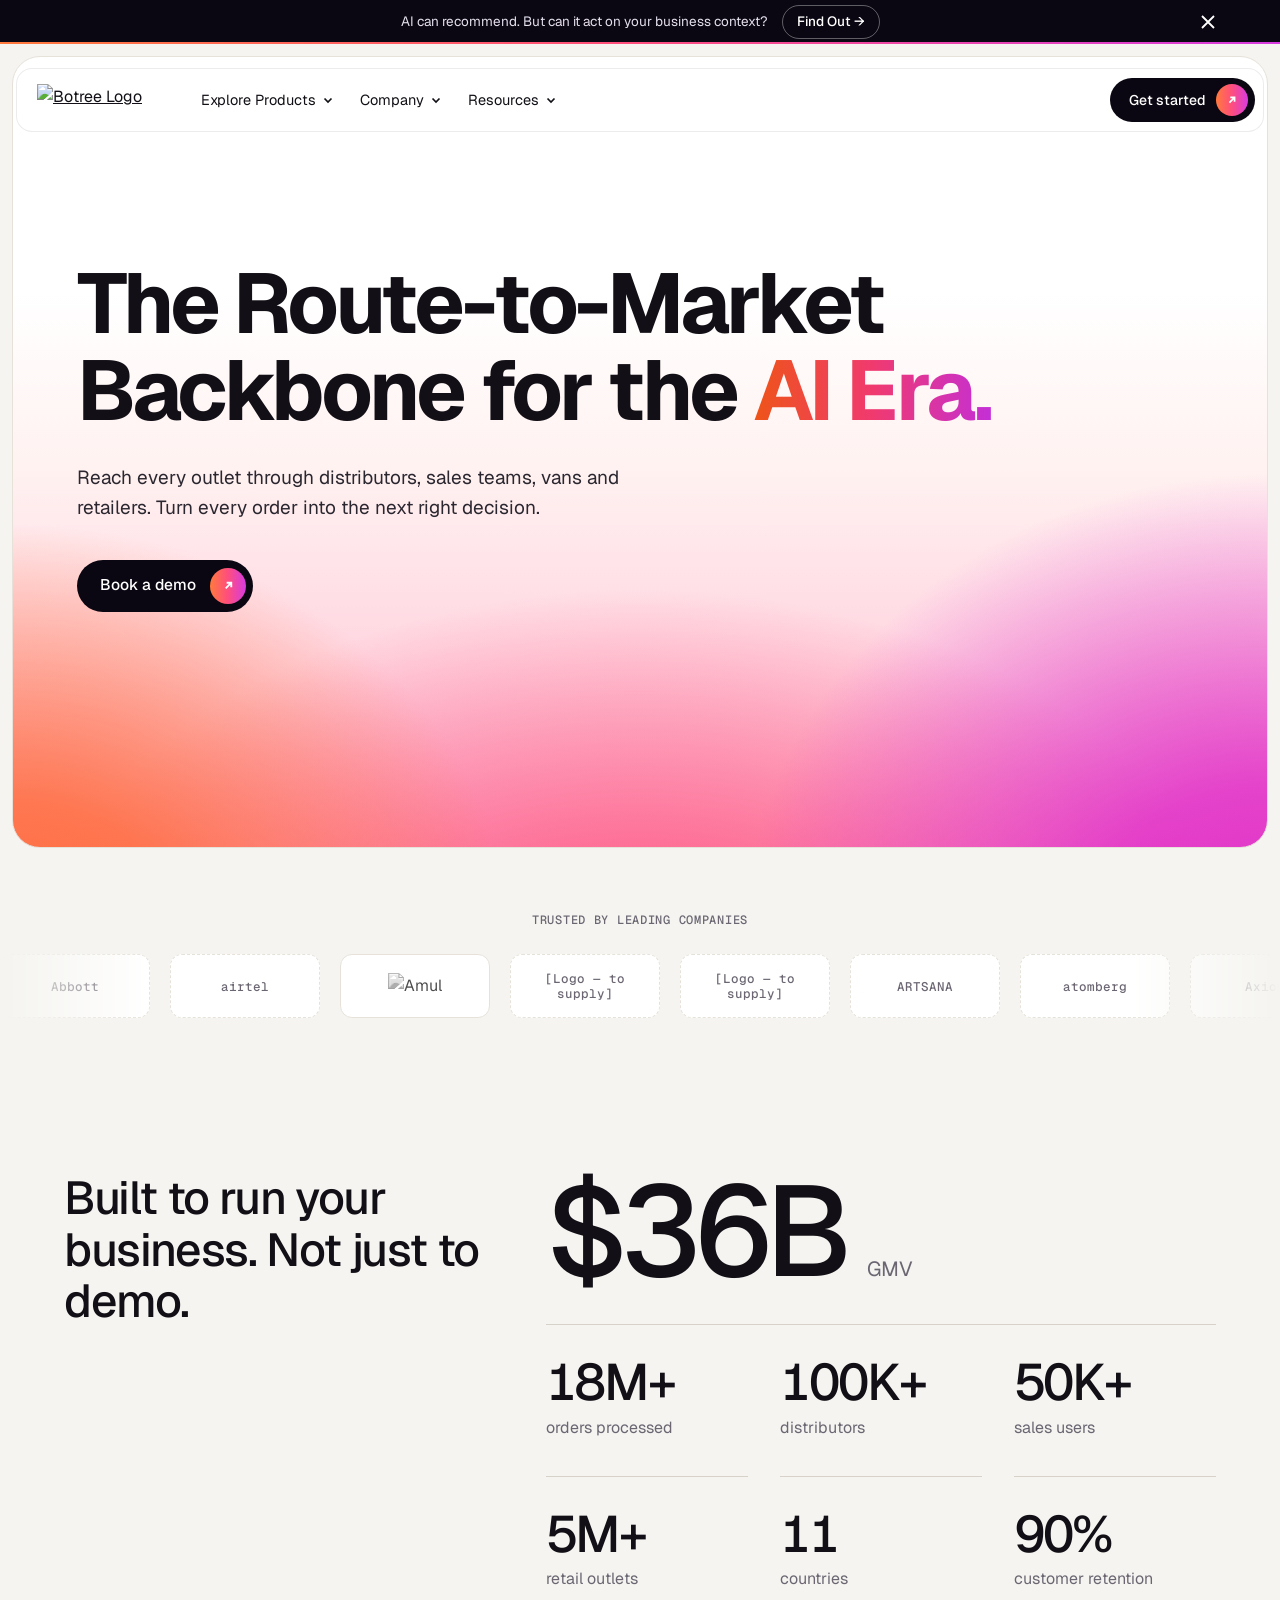
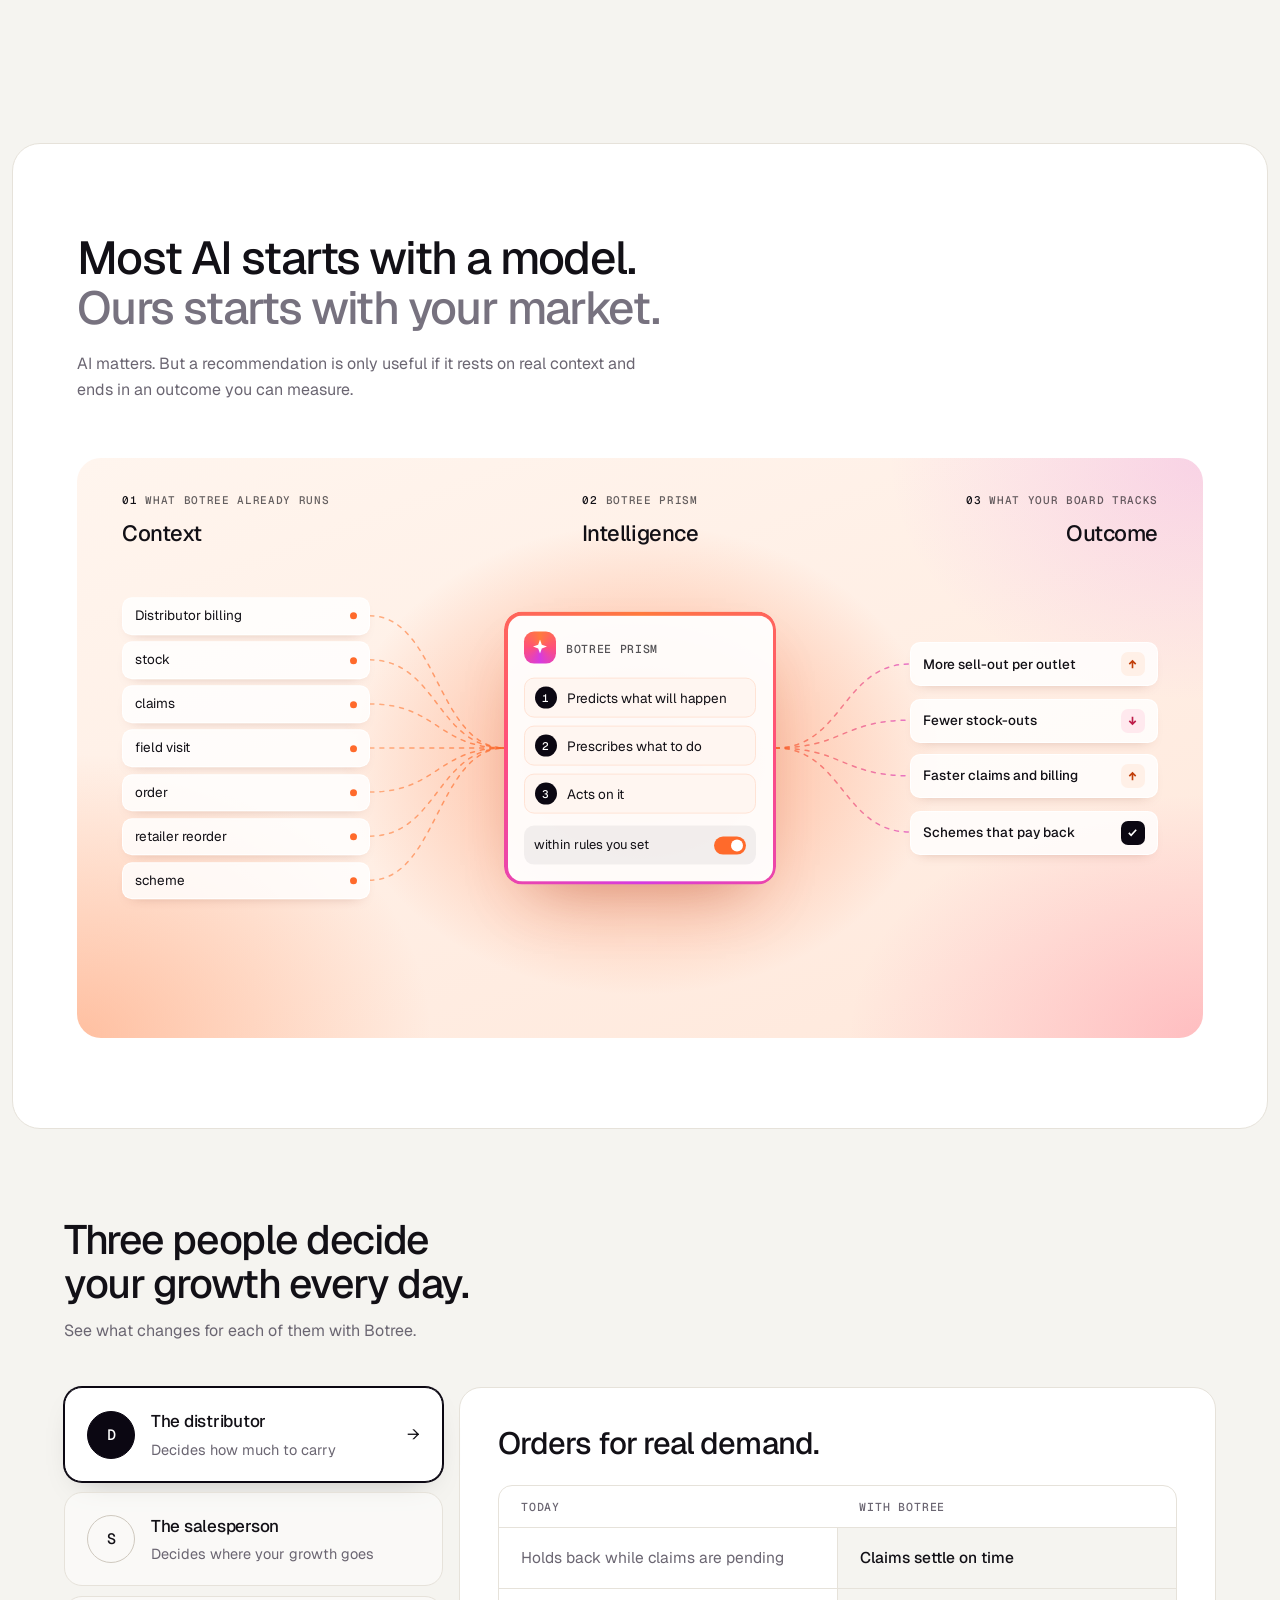
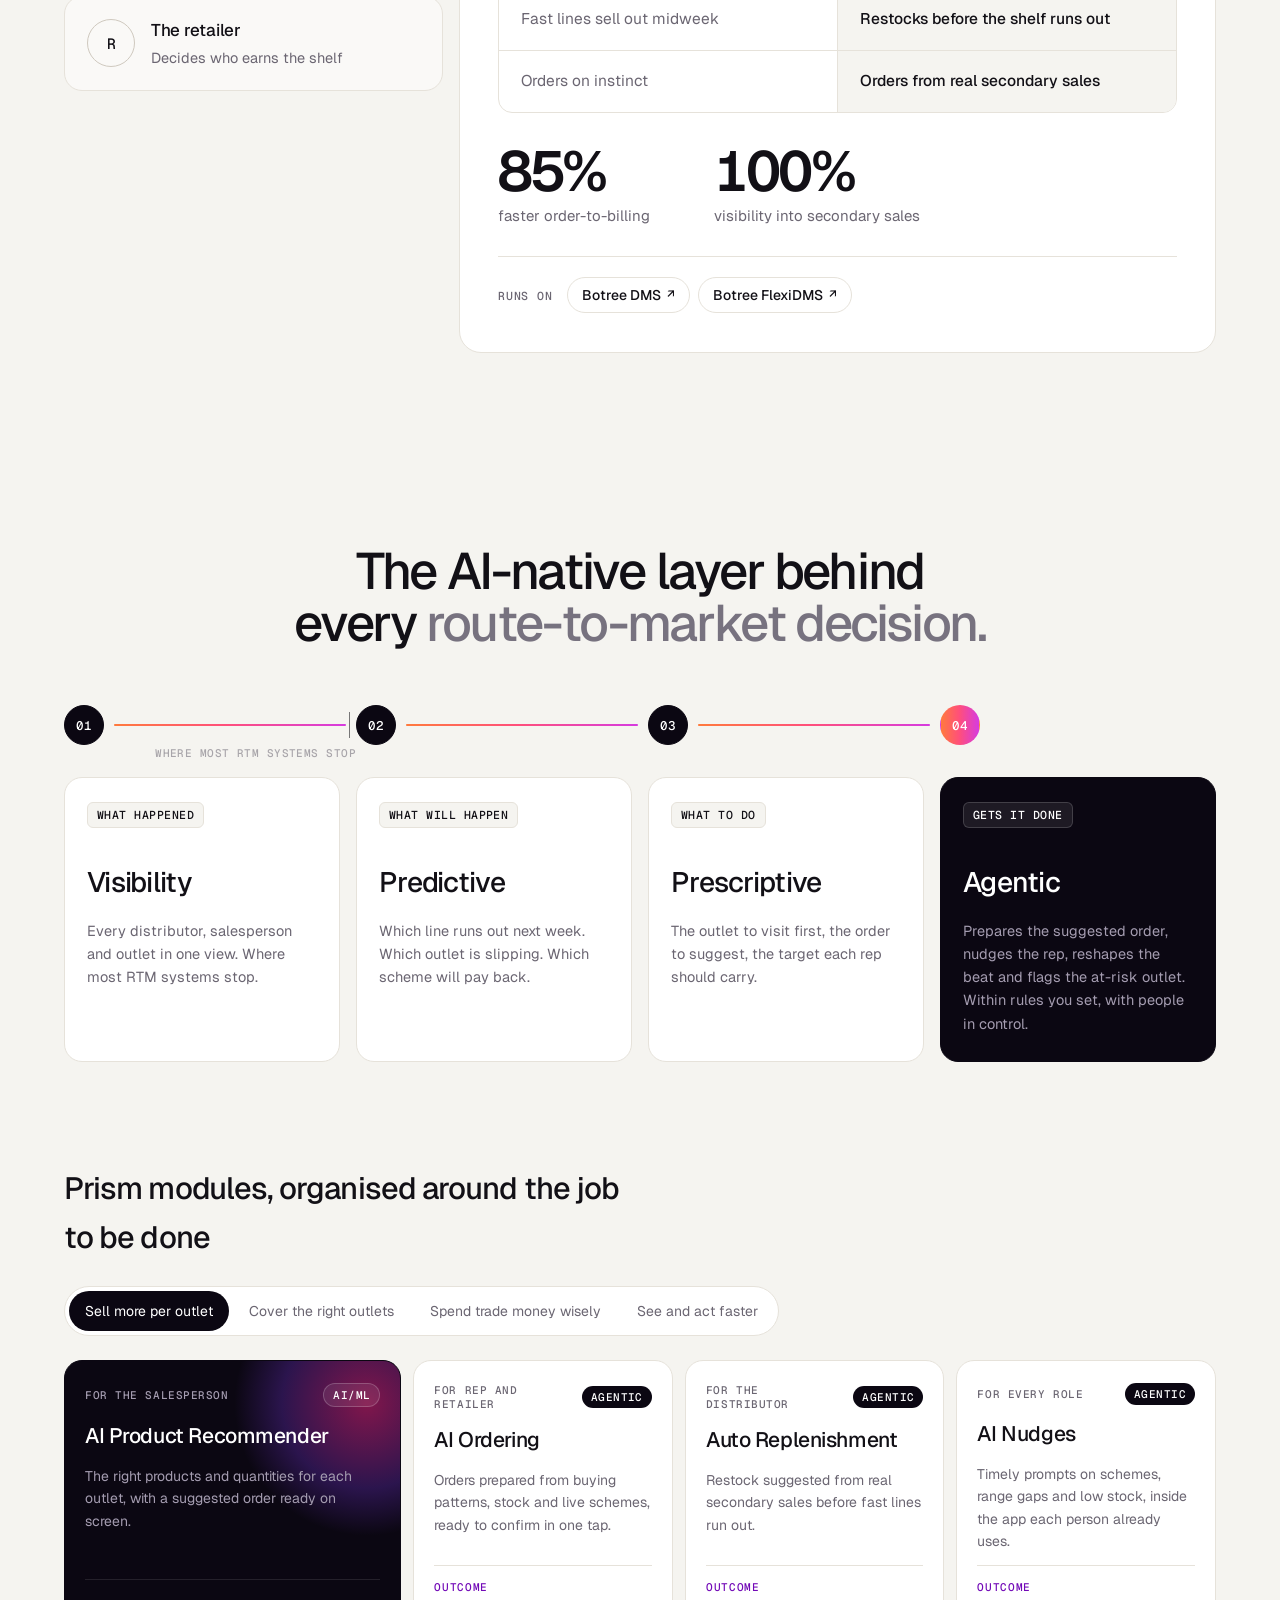
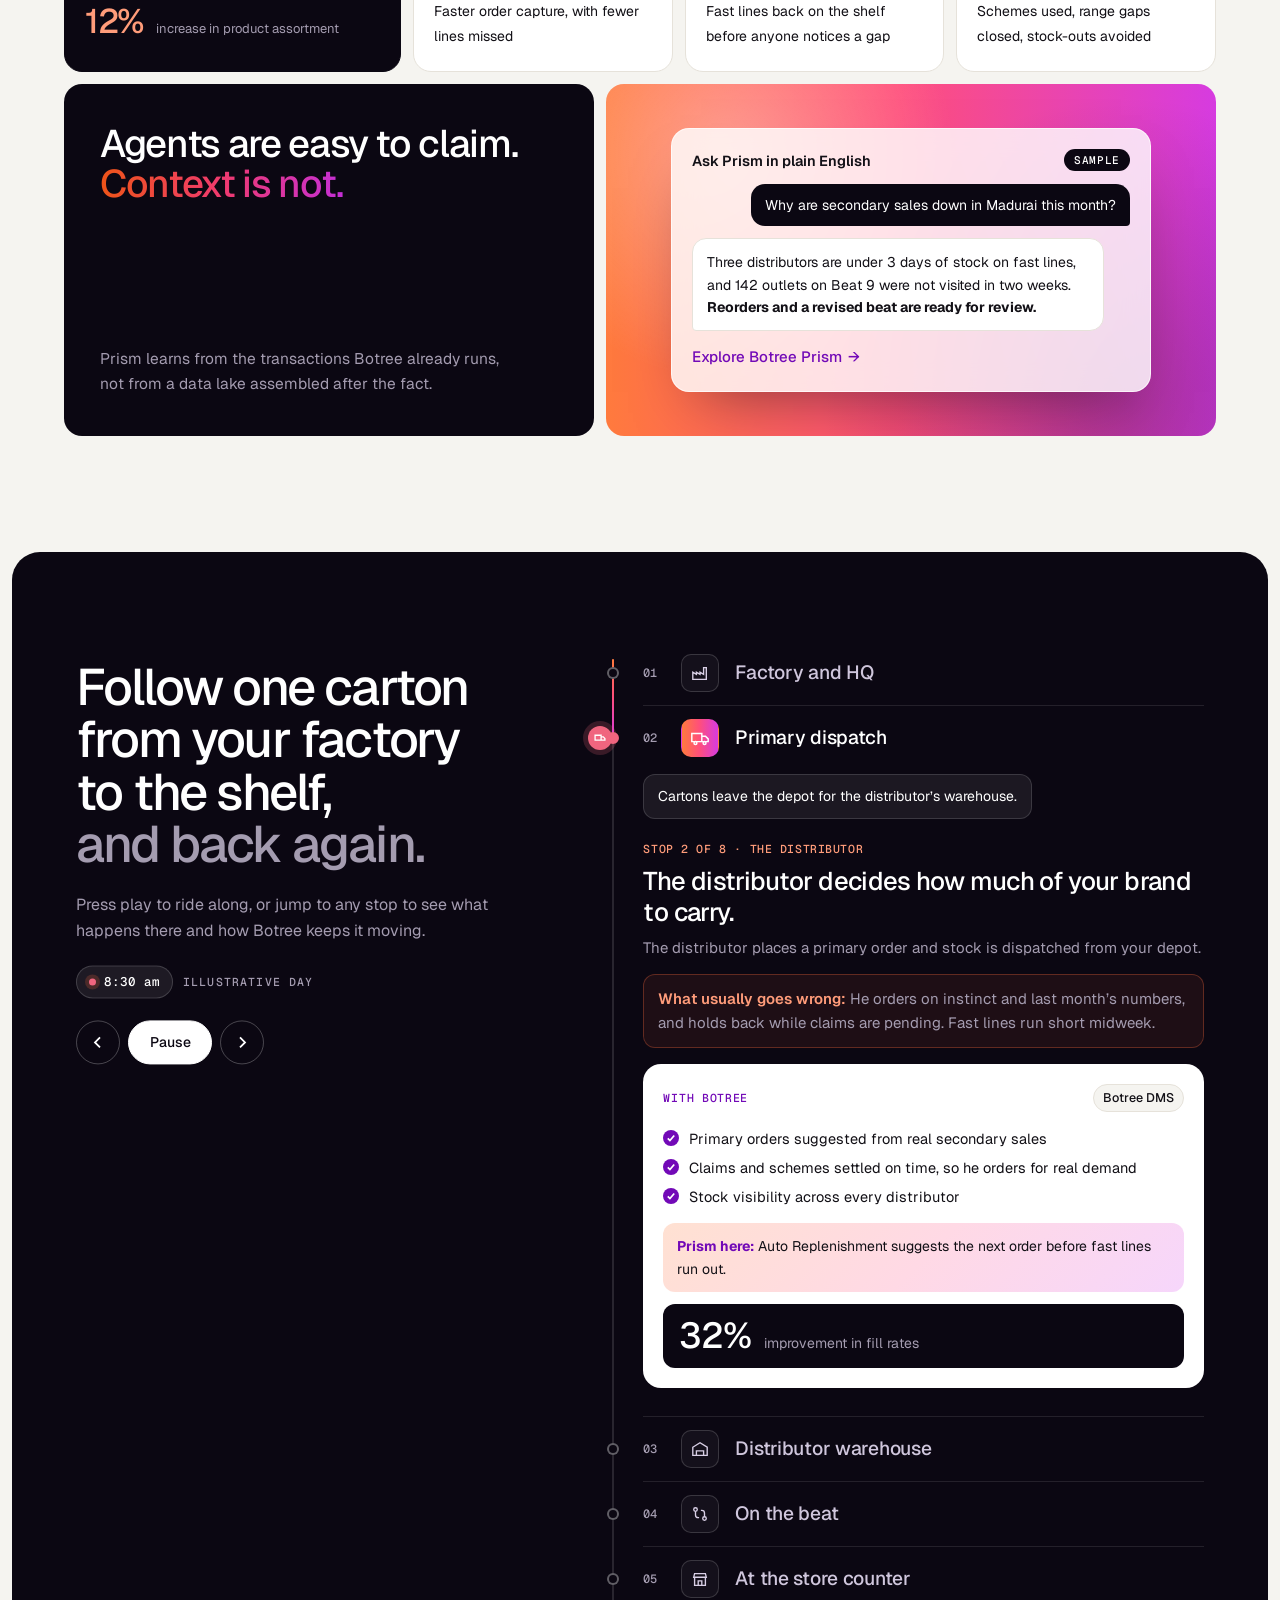
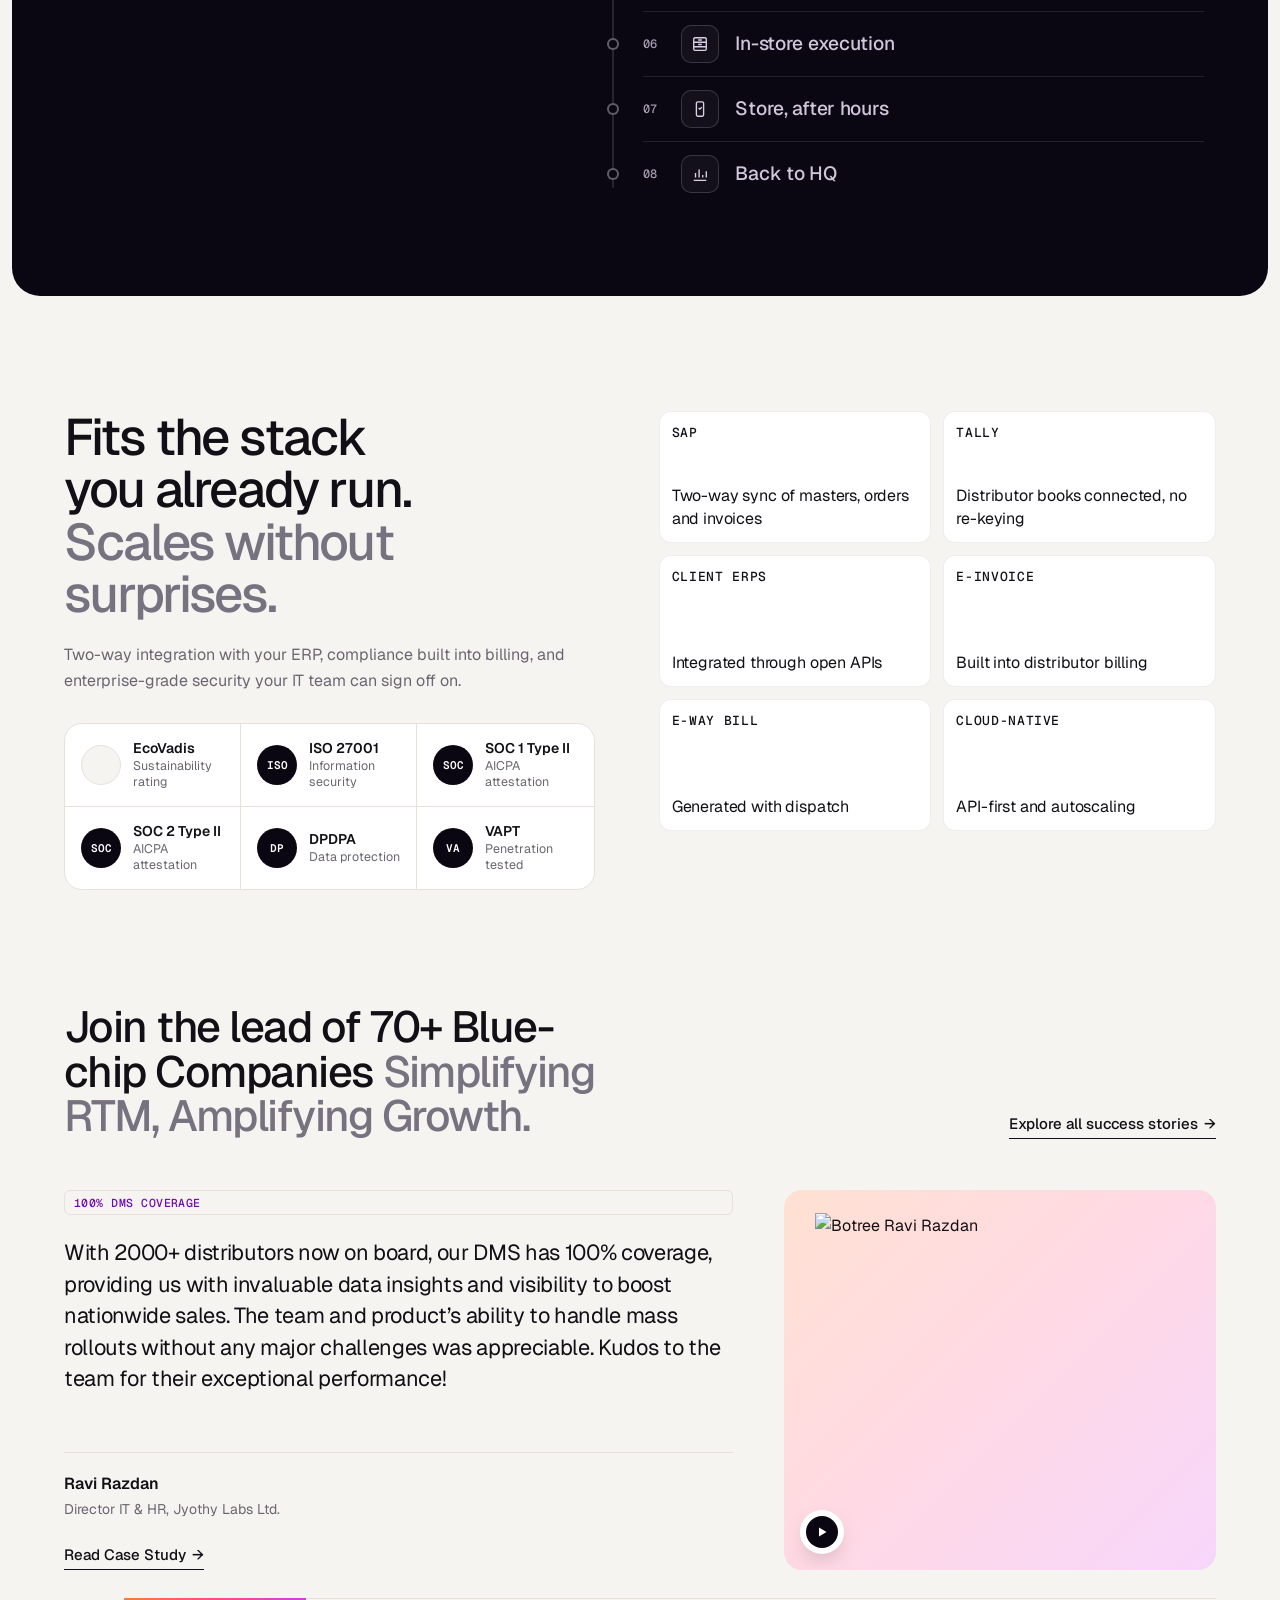
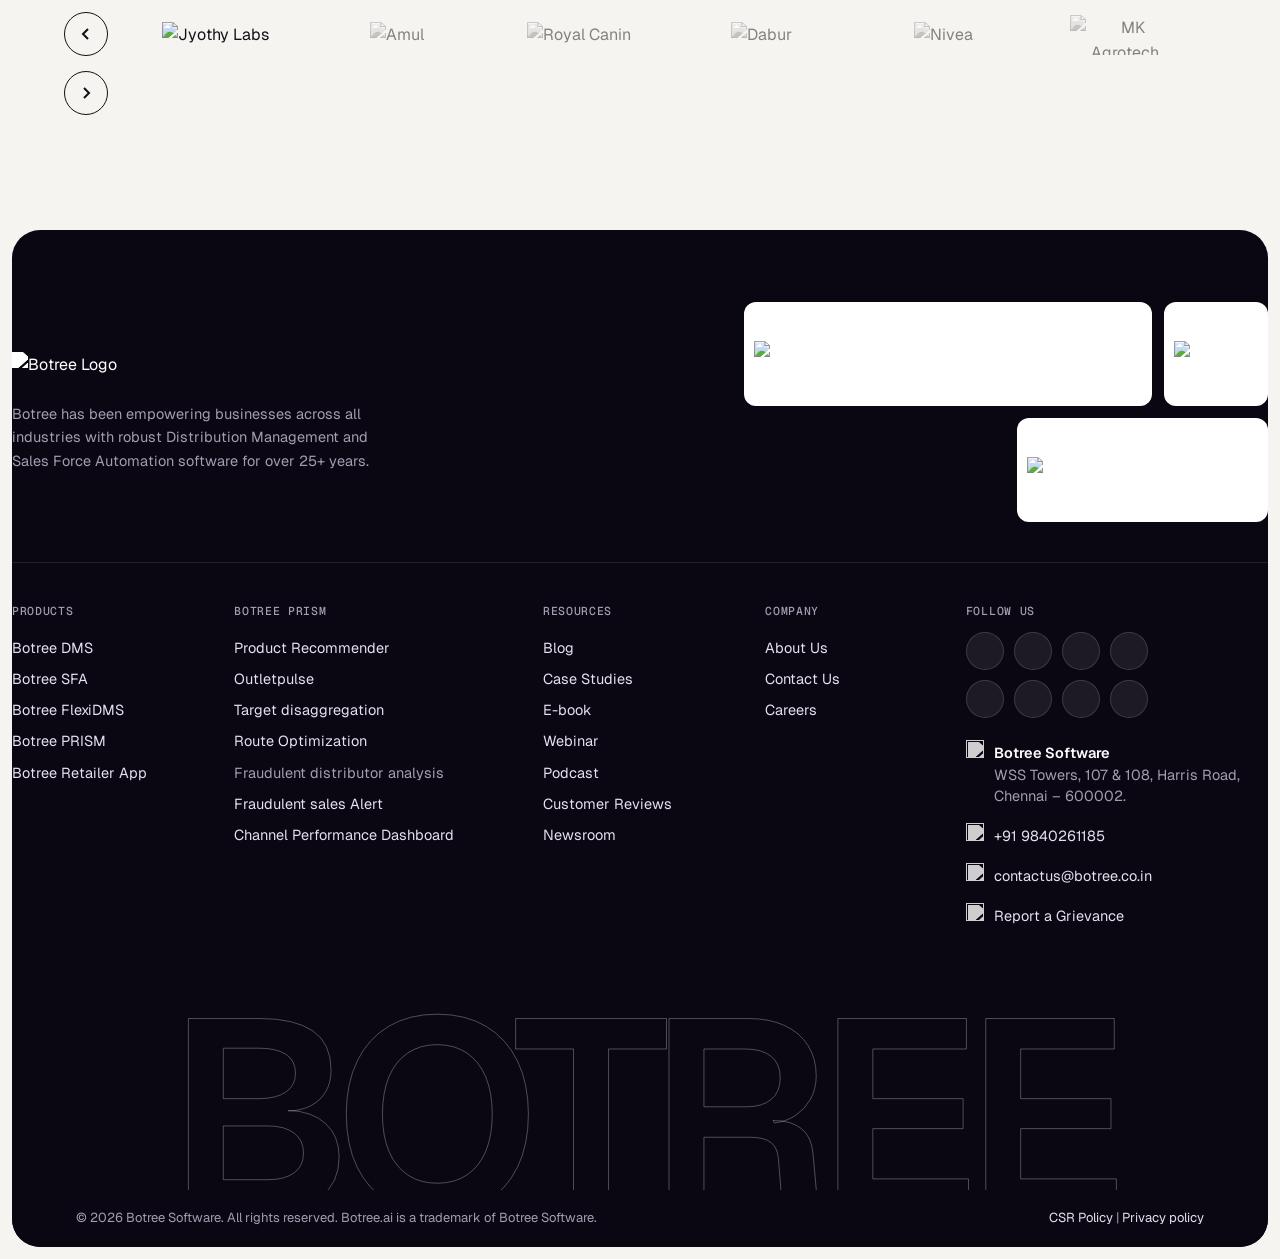
==== commit 3a45192d: "Redesign "Three people" section as role selector + panel Replace the pill switcher and separate metr" ====
--- a/index.html
+++ b/index.html
@@ -13,7 +13,7 @@
 <link rel="preconnect" href="https://fonts.gstatic.com" crossorigin>
 <link href="https://fonts.googleapis.com/css2?family=Geist:wght@300..700&amp;family=Geist+Mono:wght@400..600&amp;display=swap" rel="stylesheet">
 <link rel="preconnect" href="https://cms.botree.ai">
-<link rel="stylesheet" href="styles.css">
+<link rel="stylesheet" href="styles.css?v=20261120120000">
 <script>document.documentElement.classList.add('js');</script>
 </head>
 <body>
@@ -327,71 +327,81 @@
     </div>
   </section>
 
-  <!-- Three people — Before / After -->
-  <section class="shell cio-x people-ba" aria-labelledby="persona-title">
+  <!-- Three people — role selector + panel -->
+  <section class="shell cio-x people-ba tp" aria-labelledby="persona-title">
     <div class="container section-inner">
-      <div class="cx-head reveal">
+      <div class="tp-head reveal">
         <h2 class="h2" id="persona-title">Three people decide your growth every day.</h2>
         <p class="lead">See what changes for each of them with Botree.</p>
       </div>
 
-      <div class="ba-switch-wrap">
-        <div class="pp-switch" role="tablist" aria-label="Three people" data-tabs>
-          <button class="pp-opt" type="button" role="tab" aria-selected="true" aria-controls="ba-dist" id="bt-dist">The distributor</button>
-          <button class="pp-opt" type="button" role="tab" aria-selected="false" aria-controls="ba-sales" id="bt-sales" tabindex="-1">The salesperson</button>
-          <button class="pp-opt" type="button" role="tab" aria-selected="false" aria-controls="ba-ret" id="bt-ret" tabindex="-1">The retailer</button>
-        </div>
-      </div>
-
-      <!-- The distributor -->
-      <div class="ba-panel" role="tabpanel" id="ba-dist" aria-labelledby="bt-dist">
-        <div class="ba-who"><span class="ba-av" aria-hidden="true">D</span><h3>Orders for real demand.</h3><span class="ba-sub">Decides how much to carry</span></div>
-        <div class="ba-cols">
-          <div class="ba-card ba-before">
-            <p class="ba-k">TODAY</p>
-            <ul>
-              <li><i aria-hidden="true">✕</i>Holds back while claims are pending</li>
-              <li><i aria-hidden="true">✕</i>Fast lines sell out midweek</li>
-              <li><i aria-hidden="true">✕</i>Orders on instinct</li>
-            </ul>
-          </div>
-          <div class="ba-arrows" aria-hidden="true"><span>→</span><span>→</span><span>→</span></div>
-          <div class="ba-card ba-after">
-            <p class="ba-k">WITH BOTREE</p>
-            <ul>
-              <li><i aria-hidden="true">✓</i>Claims settle on time</li>
-              <li><i aria-hidden="true">✓</i>Restocks before the shelf runs out</li>
-              <li><i aria-hidden="true">✓</i>Orders from real secondary sales</li>
-            </ul>
-          </div>
-        </div>
-        <div class="ba-strip">
-          <div class="ba-metric"><strong>85%</strong><span>faster order-to-billing</span></div>
-          <div class="ba-metric"><strong>100%</strong><span>visibility into secondary sales</span></div>
-          <p class="ba-runs">Runs on <b>Botree DMS</b><b>Botree FlexiDMS</b></p>
-        </div>
-      </div>
-
-      <!-- The salesperson -->
-      <div class="ba-panel" role="tabpanel" id="ba-sales" aria-labelledby="bt-sales" hidden>
-        <div class="ba-who"><span class="ba-av" aria-hidden="true">S</span><h3><span class="todo">[The salesperson — panel title to supply]</span></h3><span class="ba-sub">Decides where your growth goes</span></div>
-        <div class="ba-cols">
-          <div class="ba-card ba-before"><p class="ba-k">TODAY</p><p><span class="todo">[rows to supply]</span></p></div>
-          <div class="ba-arrows" aria-hidden="true"></div>
-          <div class="ba-card ba-after"><p class="ba-k">WITH BOTREE</p><p><span class="todo">[rows to supply]</span></p></div>
-        </div>
-        <div class="ba-strip"><div class="ba-metric"><span class="todo">[KPI 1 to supply]</span></div><div class="ba-metric"><span class="todo">[KPI 2 to supply]</span></div><p class="ba-runs">Runs on <span class="todo">[products to supply]</span></p></div>
-      </div>
-
-      <!-- The retailer -->
-      <div class="ba-panel" role="tabpanel" id="ba-ret" aria-labelledby="bt-ret" hidden>
-        <div class="ba-who"><span class="ba-av" aria-hidden="true">R</span><h3><span class="todo">[The retailer — panel title to supply]</span></h3><span class="ba-sub">Decides who earns the shelf</span></div>
-        <div class="ba-cols">
-          <div class="ba-card ba-before"><p class="ba-k">TODAY</p><p><span class="todo">[rows to supply]</span></p></div>
-          <div class="ba-arrows" aria-hidden="true"></div>
-          <div class="ba-card ba-after"><p class="ba-k">WITH BOTREE</p><p><span class="todo">[rows to supply]</span></p></div>
-        </div>
-        <div class="ba-strip"><div class="ba-metric"><span class="todo">[KPI 1 to supply]</span></div><div class="ba-metric"><span class="todo">[KPI 2 to supply]</span></div><p class="ba-runs">Runs on <span class="todo">[products to supply]</span></p></div>
+      <div class="tp-grid reveal">
+        <div class="tp-roles" role="tablist" aria-label="Three people" aria-orientation="vertical" data-tabs>
+          <button class="tp-role" type="button" role="tab" aria-selected="true" aria-controls="ba-dist" id="bt-dist">
+            <span class="tp-av" aria-hidden="true">D</span>
+            <span class="tp-role-txt"><strong>The distributor</strong><span>Decides how much to carry</span></span>
+            <span class="tp-chev" aria-hidden="true">→</span>
+          </button>
+          <button class="tp-role" type="button" role="tab" aria-selected="false" aria-controls="ba-sales" id="bt-sales" tabindex="-1">
+            <span class="tp-av" aria-hidden="true">S</span>
+            <span class="tp-role-txt"><strong>The salesperson</strong><span>Decides where your growth goes</span></span>
+            <span class="tp-chev" aria-hidden="true">→</span>
+          </button>
+          <button class="tp-role" type="button" role="tab" aria-selected="false" aria-controls="ba-ret" id="bt-ret" tabindex="-1">
+            <span class="tp-av" aria-hidden="true">R</span>
+            <span class="tp-role-txt"><strong>The retailer</strong><span>Decides who earns the shelf</span></span>
+            <span class="tp-chev" aria-hidden="true">→</span>
+          </button>
+        </div>
+
+        <div class="tp-stage">
+          <!-- The distributor -->
+          <div class="tp-panel" role="tabpanel" id="ba-dist" aria-labelledby="bt-dist">
+            <h3 class="tp-title">Orders for real demand.</h3>
+            <div class="tp-table" role="table" aria-label="Today compared with Botree">
+              <div class="tp-row tp-th" role="row"><span role="columnheader">Today</span><span role="columnheader">With Botree</span></div>
+              <div class="tp-row" role="row"><span role="cell" class="was">Holds back while claims are pending</span><span role="cell" class="now">Claims settle on time</span></div>
+              <div class="tp-row" role="row"><span role="cell" class="was">Fast lines sell out midweek</span><span role="cell" class="now">Restocks before the shelf runs out</span></div>
+              <div class="tp-row" role="row"><span role="cell" class="was">Orders on instinct</span><span role="cell" class="now">Orders from real secondary sales</span></div>
+            </div>
+            <div class="tp-metrics">
+              <div class="tp-metric"><strong data-tp-count="85" data-suffix="%">85%</strong><span>faster order-to-billing</span></div>
+              <div class="tp-metric"><strong data-tp-count="100" data-suffix="%">100%</strong><span>visibility into secondary sales</span></div>
+            </div>
+            <div class="tp-runs"><span>Runs on</span>
+              <a href="https://www.botree.ai/dms/botree-dms">Botree DMS <i aria-hidden="true">↗</i></a>
+              <a href="https://www.botree.ai/dms/botree-flexi-dms">Botree FlexiDMS <i aria-hidden="true">↗</i></a>
+            </div>
+          </div>
+
+          <!-- The salesperson -->
+          <div class="tp-panel" role="tabpanel" id="ba-sales" aria-labelledby="bt-sales" hidden>
+            <h3 class="tp-title"><span class="todo">[The salesperson — panel title to supply]</span></h3>
+            <div class="tp-table" role="table" aria-label="Today compared with Botree">
+              <div class="tp-row tp-th" role="row"><span role="columnheader">Today</span><span role="columnheader">With Botree</span></div>
+              <div class="tp-row" role="row"><span role="cell" class="was"><span class="todo">[Today row to supply]</span></span><span role="cell" class="now"><span class="todo">[With Botree row to supply]</span></span></div>
+            </div>
+            <div class="tp-metrics">
+              <div class="tp-metric"><span class="todo">[KPI 1 to supply]</span></div>
+              <div class="tp-metric"><span class="todo">[KPI 2 to supply]</span></div>
+            </div>
+            <div class="tp-runs"><span>Runs on</span> <span class="todo">[products to supply]</span></div>
+          </div>
+
+          <!-- The retailer -->
+          <div class="tp-panel" role="tabpanel" id="ba-ret" aria-labelledby="bt-ret" hidden>
+            <h3 class="tp-title"><span class="todo">[The retailer — panel title to supply]</span></h3>
+            <div class="tp-table" role="table" aria-label="Today compared with Botree">
+              <div class="tp-row tp-th" role="row"><span role="columnheader">Today</span><span role="columnheader">With Botree</span></div>
+              <div class="tp-row" role="row"><span role="cell" class="was"><span class="todo">[Today row to supply]</span></span><span role="cell" class="now"><span class="todo">[With Botree row to supply]</span></span></div>
+            </div>
+            <div class="tp-metrics">
+              <div class="tp-metric"><span class="todo">[KPI 1 to supply]</span></div>
+              <div class="tp-metric"><span class="todo">[KPI 2 to supply]</span></div>
+            </div>
+            <div class="tp-runs"><span>Runs on</span> <span class="todo">[products to supply]</span></div>
+          </div>
+        </div>
       </div>
     </div>
   </section>
@@ -748,6 +758,6 @@
   <div class="video-frame" id="video-frame"></div>
 </dialog>
 
-<script src="script.js" defer></script>
+<script src="script.js?v=20261120120000" defer></script>
 </body>
 </html>
--- a/styles.css
+++ b/styles.css
@@ -1199,3 +1199,101 @@
 
 /* Container restored for the "Most AI starts with a model" section only */
 .cio-x.cio-flow { background: #fff; border: 1px solid var(--line); border-radius: var(--r-xl); margin: 0 var(--inset) 12px; overflow: hidden; }
+
+/* ==========================================================
+   Three people — role selector (left) + panel (right)
+   ========================================================== */
+.tp > .container.section-inner { padding-block: clamp(48px, 6vw, 88px); }
+
+.tp-head { margin-bottom: clamp(28px, 3.4vw, 44px); }
+.tp-head .h2 { font-size: clamp(32px, 3.2vw, 46px); line-height: 1.08; max-width: 640px; }
+.tp-head .lead { margin-top: 12px; }
+
+.tp-grid { display: grid; grid-template-columns: minmax(0, 4fr) minmax(0, 8fr); gap: 16px; align-items: start; }
+
+/* Role selector */
+.tp-roles { display: grid; gap: 10px; }
+.tp-role {
+  position: relative; display: grid; grid-template-columns: auto minmax(0, 1fr) auto; align-items: center; gap: 16px;
+  width: 100%; padding: 20px 22px; text-align: left; cursor: pointer;
+  background: rgba(255, 255, 255, .45); border: 1px solid var(--line); border-radius: var(--r-l);
+  transition: background-color .25s var(--ease), border-color .25s var(--ease), box-shadow .25s var(--ease), transform .25s var(--ease);
+}
+.tp-role:hover { background: #fff; border-color: #D6D0C6; }
+.tp-role:active { transform: scale(.99); }
+.tp-role[aria-selected="true"] { background: #fff; border-color: var(--ink); box-shadow: 0 0 0 1px var(--ink), 0 12px 32px -18px rgba(11, 7, 18, .35); }
+
+.tp-av {
+  width: 48px; height: 48px; border-radius: 50%; display: grid; place-items: center; flex: none;
+  font: 500 15px var(--mono); color: var(--text); border: 1px solid #CFC9BF; background: transparent;
+  transition: background-color .25s var(--ease), color .25s var(--ease), border-color .25s var(--ease);
+}
+.tp-role[aria-selected="true"] .tp-av { background: var(--ink); border-color: var(--ink); color: #fff; }
+
+.tp-role-txt { display: grid; gap: 2px; min-width: 0; }
+.tp-role-txt strong { font-size: 17px; font-weight: 500; letter-spacing: -0.015em; color: var(--text); }
+.tp-role-txt span { font-size: 14.5px; color: var(--muted); }
+
+.tp-chev { font-size: 16px; color: var(--text); opacity: 0; transform: translateX(-6px); transition: opacity .25s var(--ease), transform .25s var(--ease); }
+.tp-role:hover .tp-chev { opacity: .4; transform: none; }
+.tp-role[aria-selected="true"] .tp-chev { opacity: 1; transform: none; }
+
+/* Panel */
+.tp-stage { background: #fff; border: 1px solid var(--line); border-radius: 22px; padding: clamp(24px, 3vw, 40px); }
+.tp-panel[hidden] { display: none; }
+.tp-title { font-size: clamp(26px, 2.4vw, 34px); font-weight: 500; letter-spacing: -0.03em; line-height: 1.1; margin-bottom: 24px; }
+
+.tp-table { display: grid; border: 1px solid var(--line); border-radius: 14px; overflow: hidden; }
+.tp-row { display: grid; grid-template-columns: minmax(0, 1fr) minmax(0, 1fr); border-top: 1px solid var(--line); font-size: 15.5px; }
+.tp-row:first-child { border-top: 0; }
+.tp-row > span { padding: 18px 22px; display: flex; align-items: center; transition: background-color .2s var(--ease); }
+.tp-row .was { color: var(--muted); }
+.tp-row .now { color: var(--text); font-weight: 500; background: var(--canvas); border-left: 1px solid var(--line); }
+.tp-th > span { padding-block: 13px; font: 500 11.5px var(--mono); letter-spacing: .07em; text-transform: uppercase; color: var(--muted); }
+.tp-th .now { color: var(--text); }
+.tp-row:not(.tp-th):hover .was { background: #FBFAF7; }
+.tp-row:not(.tp-th):hover .now { background: #EEECE6; }
+
+.tp-metrics { display: flex; flex-wrap: wrap; gap: 16px clamp(32px, 5vw, 72px); margin-top: 32px; }
+.tp-metric { display: grid; gap: 6px; }
+.tp-metric strong { font-size: clamp(44px, 4.4vw, 60px); font-weight: 600; letter-spacing: -0.05em; line-height: .95; font-variant-numeric: tabular-nums; }
+.tp-metric span { font-size: 15px; color: var(--muted); }
+
+.tp-runs { display: flex; flex-wrap: wrap; align-items: center; gap: 8px; margin-top: 28px; padding-top: 20px; border-top: 1px solid var(--line); }
+.tp-runs > span:first-child { font: 500 11.5px var(--mono); letter-spacing: .07em; text-transform: uppercase; color: var(--muted); margin-right: 6px; }
+.tp-runs a {
+  display: inline-flex; align-items: center; gap: 6px; min-height: 36px; padding: 0 14px; border-radius: 999px;
+  border: 1px solid var(--line); font-size: 14px; font-weight: 500; text-decoration: none; color: var(--text);
+  transition: background-color .2s var(--ease), color .2s var(--ease), border-color .2s var(--ease);
+}
+.tp-runs a i { font-style: normal; font-size: 12px; transition: transform .2s var(--ease); }
+.tp-runs a:hover { background: var(--ink); border-color: var(--ink); color: #fff; }
+.tp-runs a:hover i { transform: translate(2px, -2px); }
+
+@media (prefers-reduced-motion: no-preference) {
+  .tp-panel.j-anim .tp-row:not(.tp-th) { animation: tpIn .5s var(--ease) both; }
+  .tp-panel.j-anim .tp-row:nth-child(3) { animation-delay: .06s; }
+  .tp-panel.j-anim .tp-row:nth-child(4) { animation-delay: .12s; }
+  .tp-panel.j-anim .tp-metric { animation: tpIn .5s .14s var(--ease) both; }
+}
+@keyframes tpIn { from { opacity: 0; transform: translateY(8px); } to { opacity: 1; transform: none; } }
+
+@media (max-width: 960px) {
+  .tp-grid { grid-template-columns: 1fr; }
+  .tp-roles { display: flex; gap: 8px; overflow-x: auto; scrollbar-width: none; margin: -4px calc(var(--side) * -1) -12px; padding: 4px var(--side) 16px; }
+  .tp-roles::-webkit-scrollbar { display: none; }
+  .tp-role { flex: none; width: auto; min-width: 240px; padding: 14px 16px; gap: 12px; }
+  .tp-av { width: 40px; height: 40px; font-size: 13px; }
+  .tp-chev { display: none; }
+}
+@media (max-width: 560px) {
+  .tp-row { font-size: 14px; }
+  .tp-row > span { padding: 14px; }
+  .tp-th > span { padding-block: 11px; }
+  .tp-metrics { gap: 20px 28px; }
+}
+
+/* Smart nav: slides away on scroll down, back on scroll up */
+.site-header { transition: transform .35s var(--ease); will-change: transform; }
+.site-header.nav-hidden { transform: translateY(calc(-100% - 8px)); }
+@media (prefers-reduced-motion: reduce) { .site-header { transition: none; } }
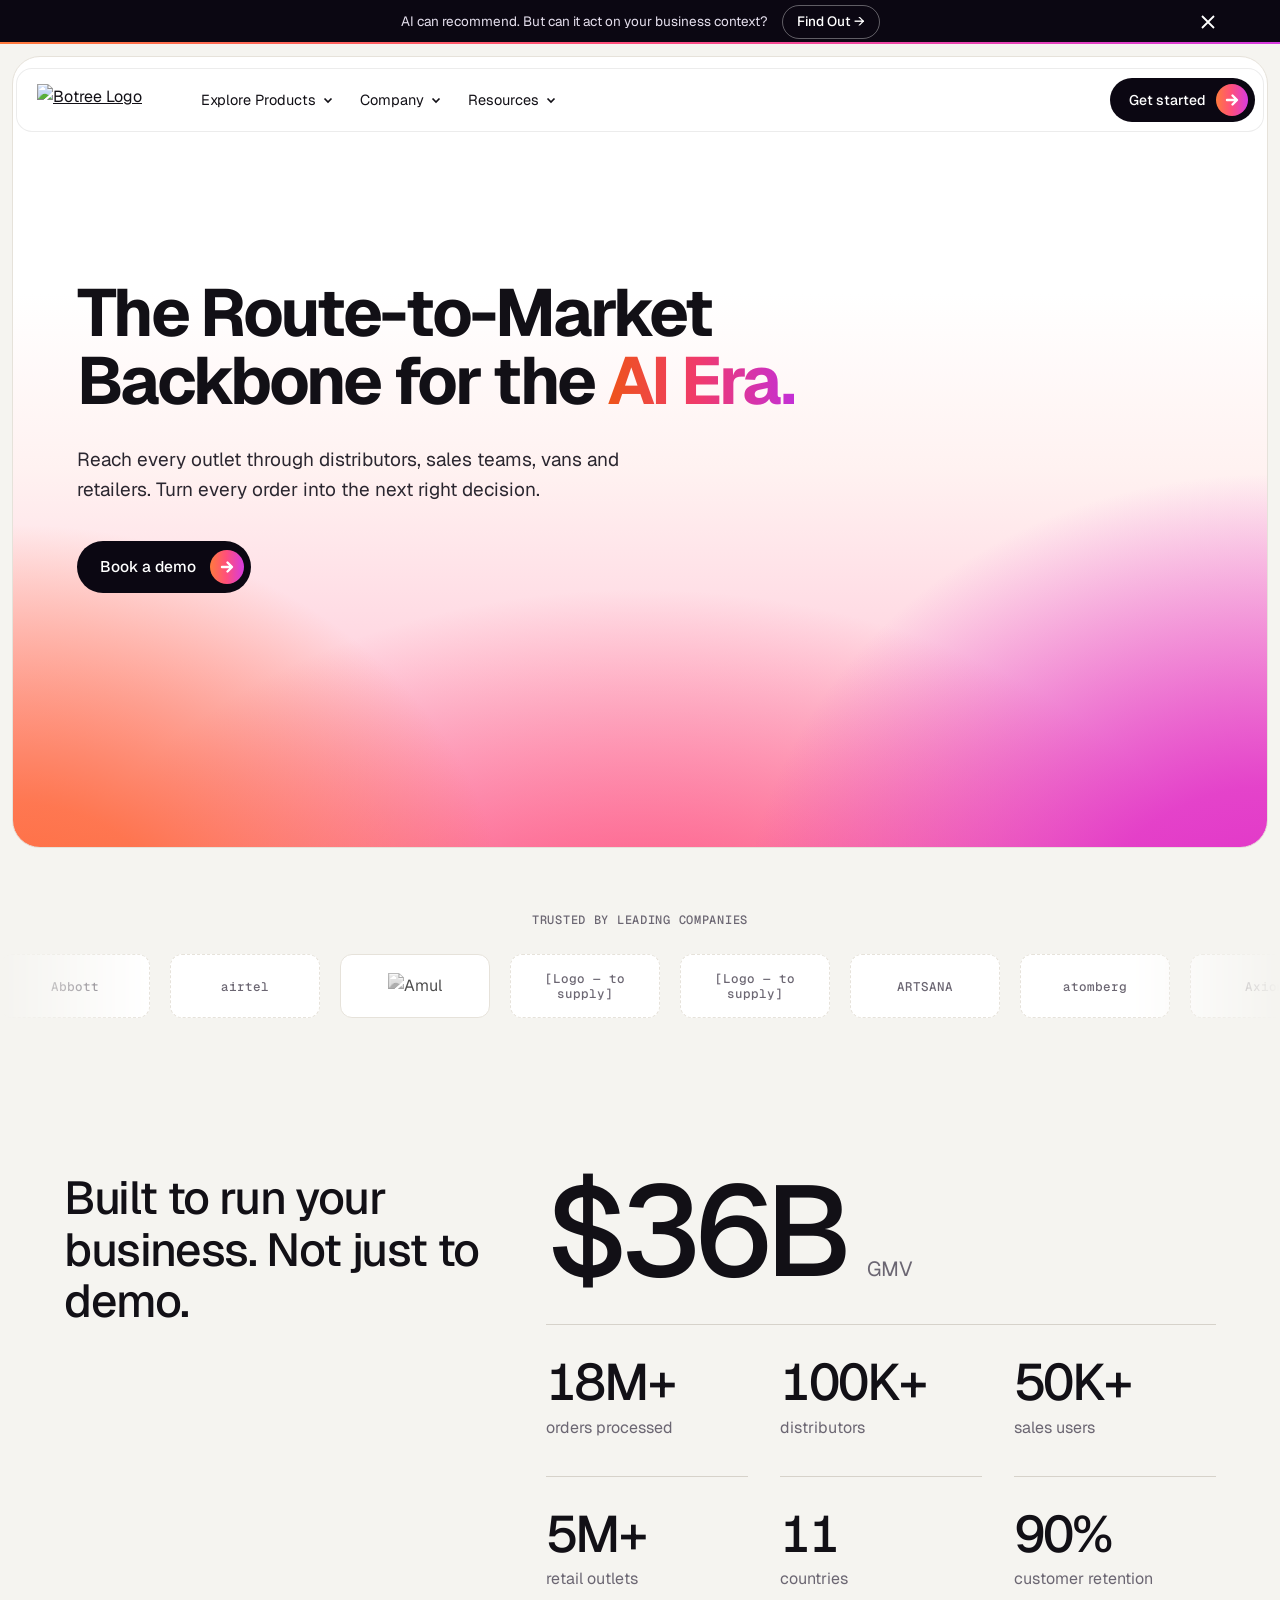
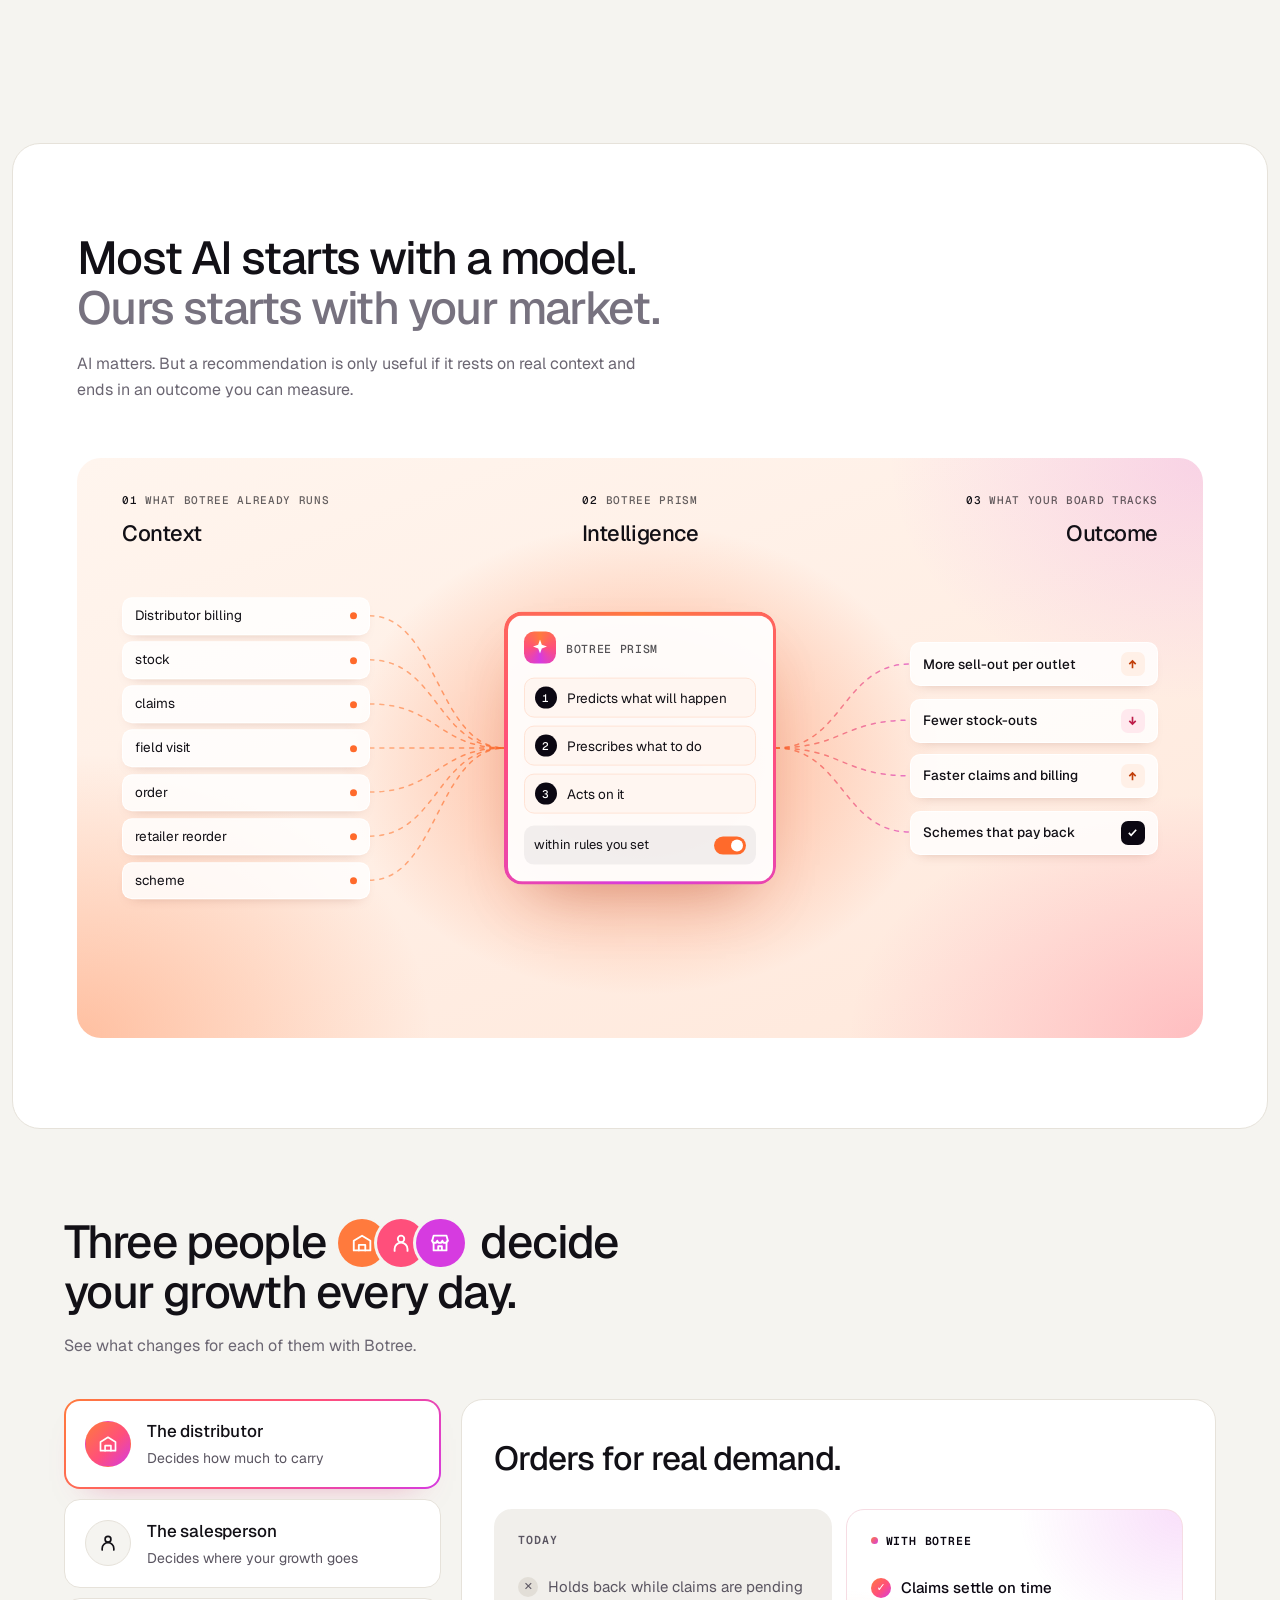
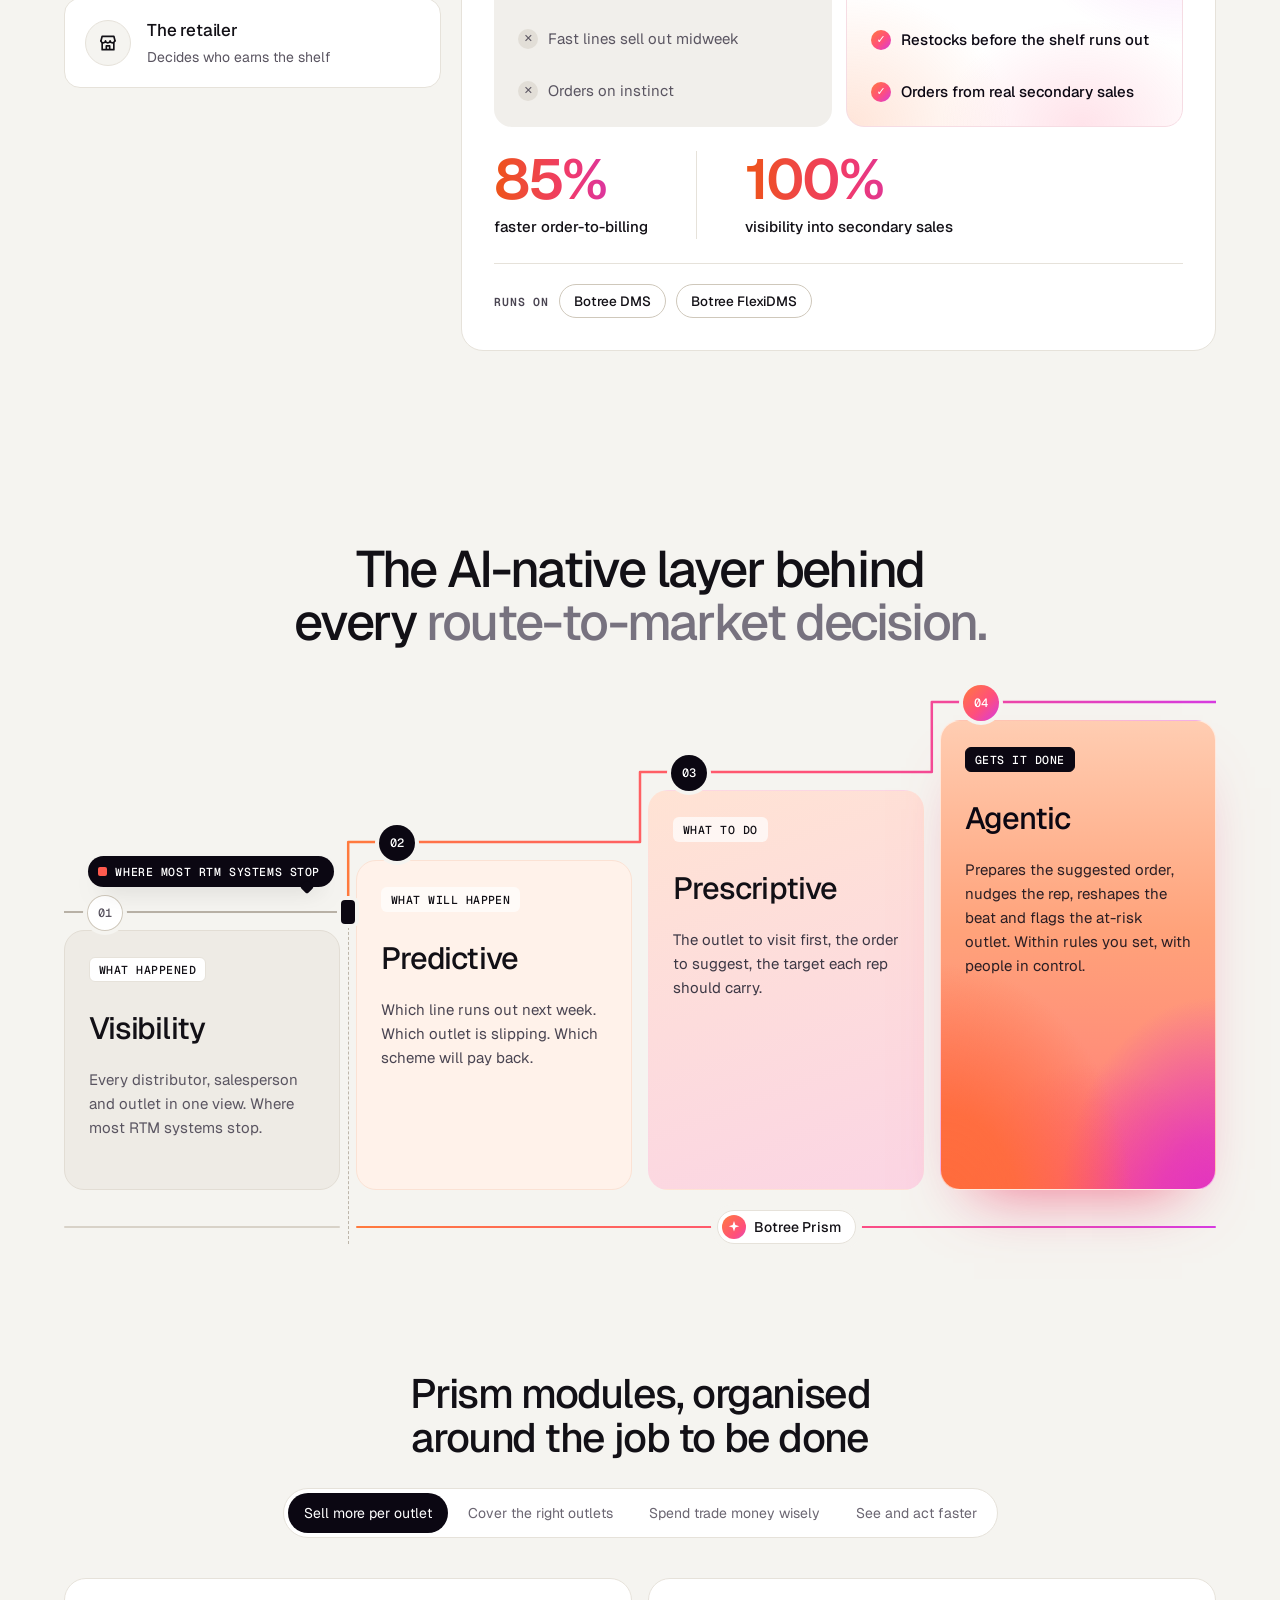
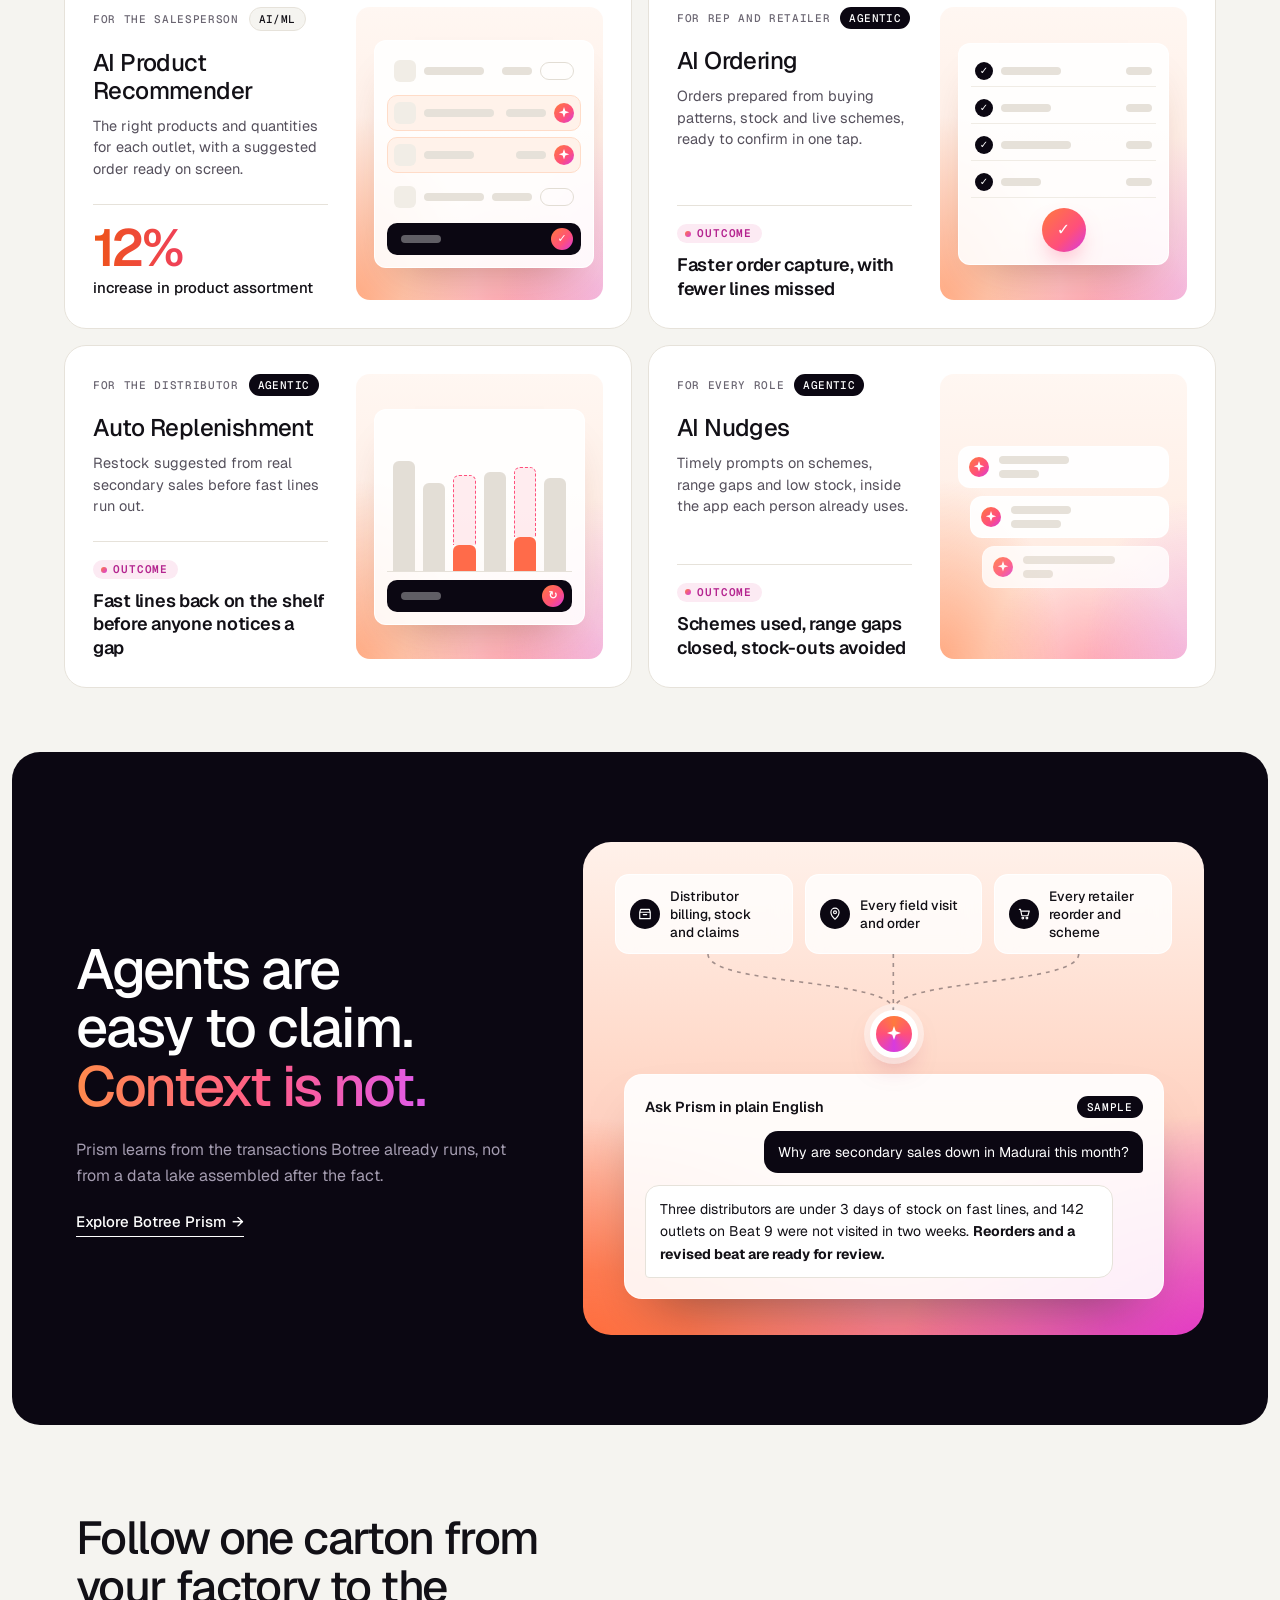
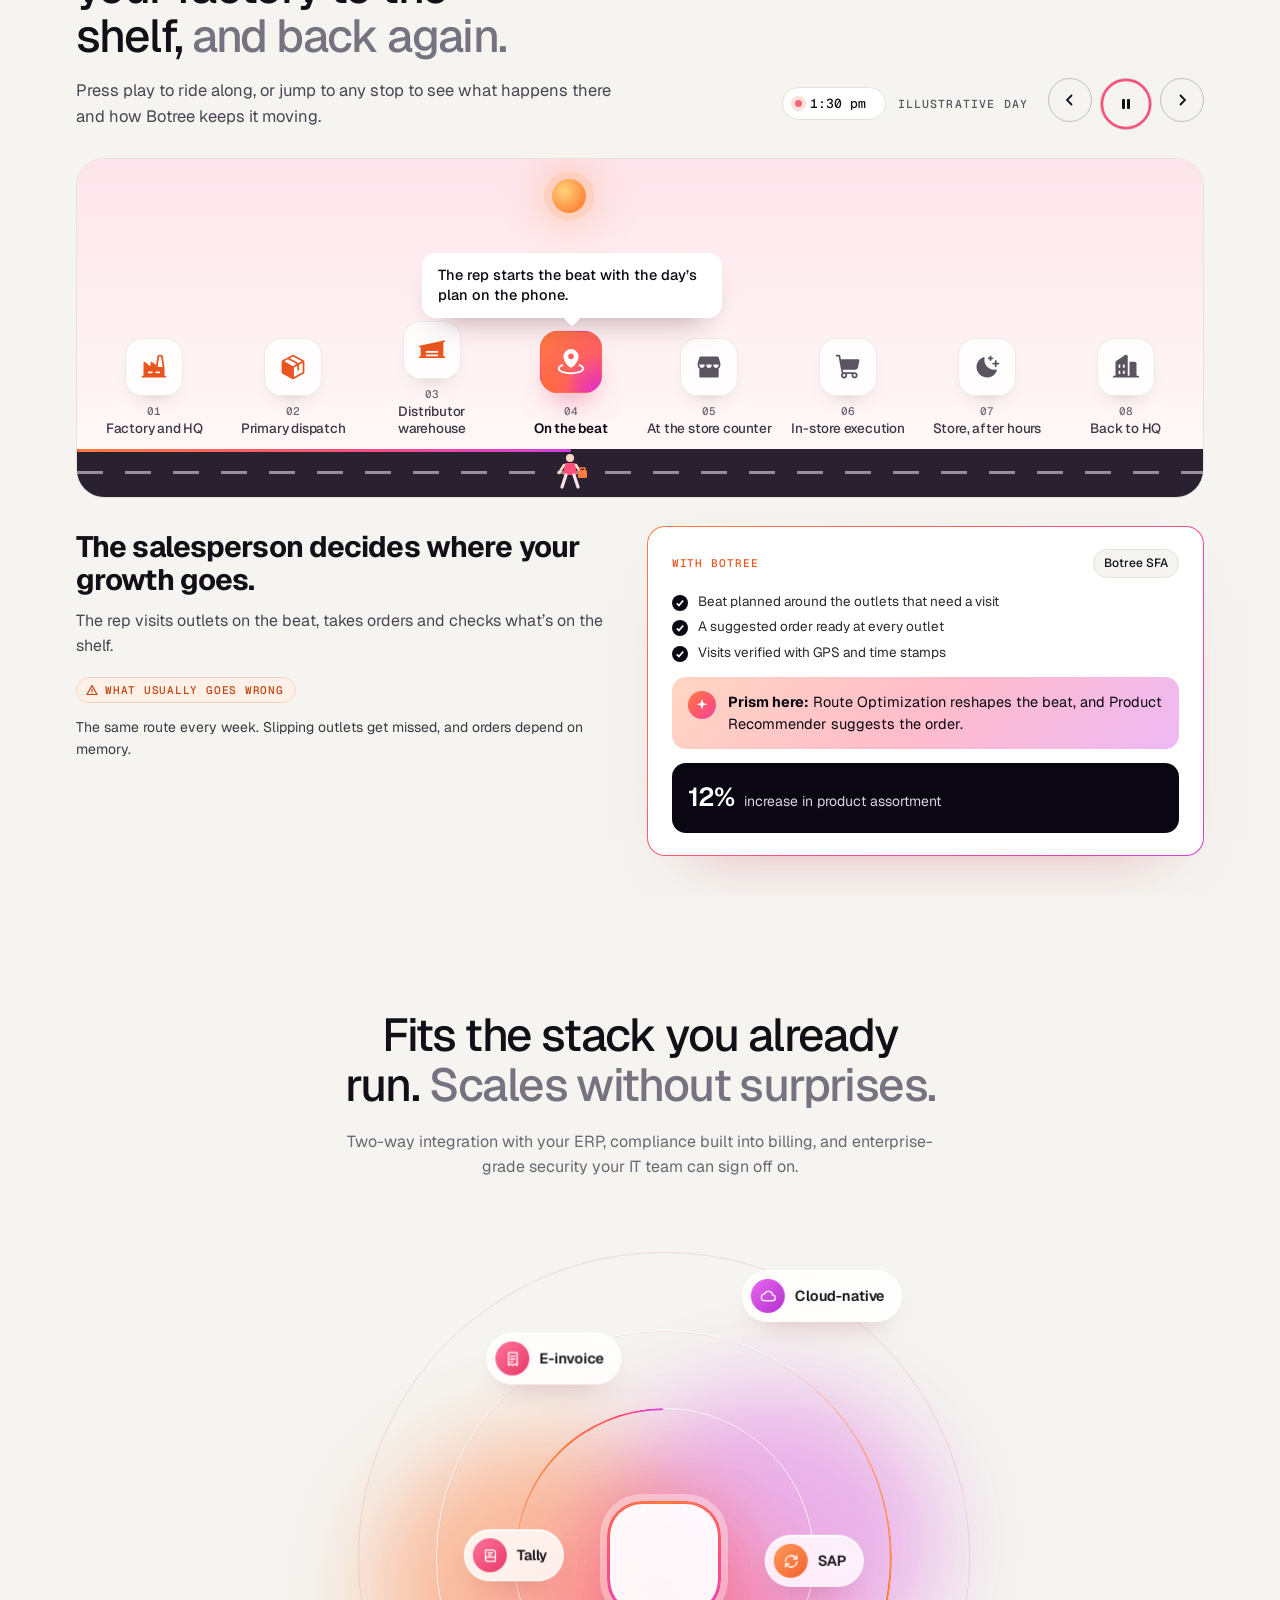
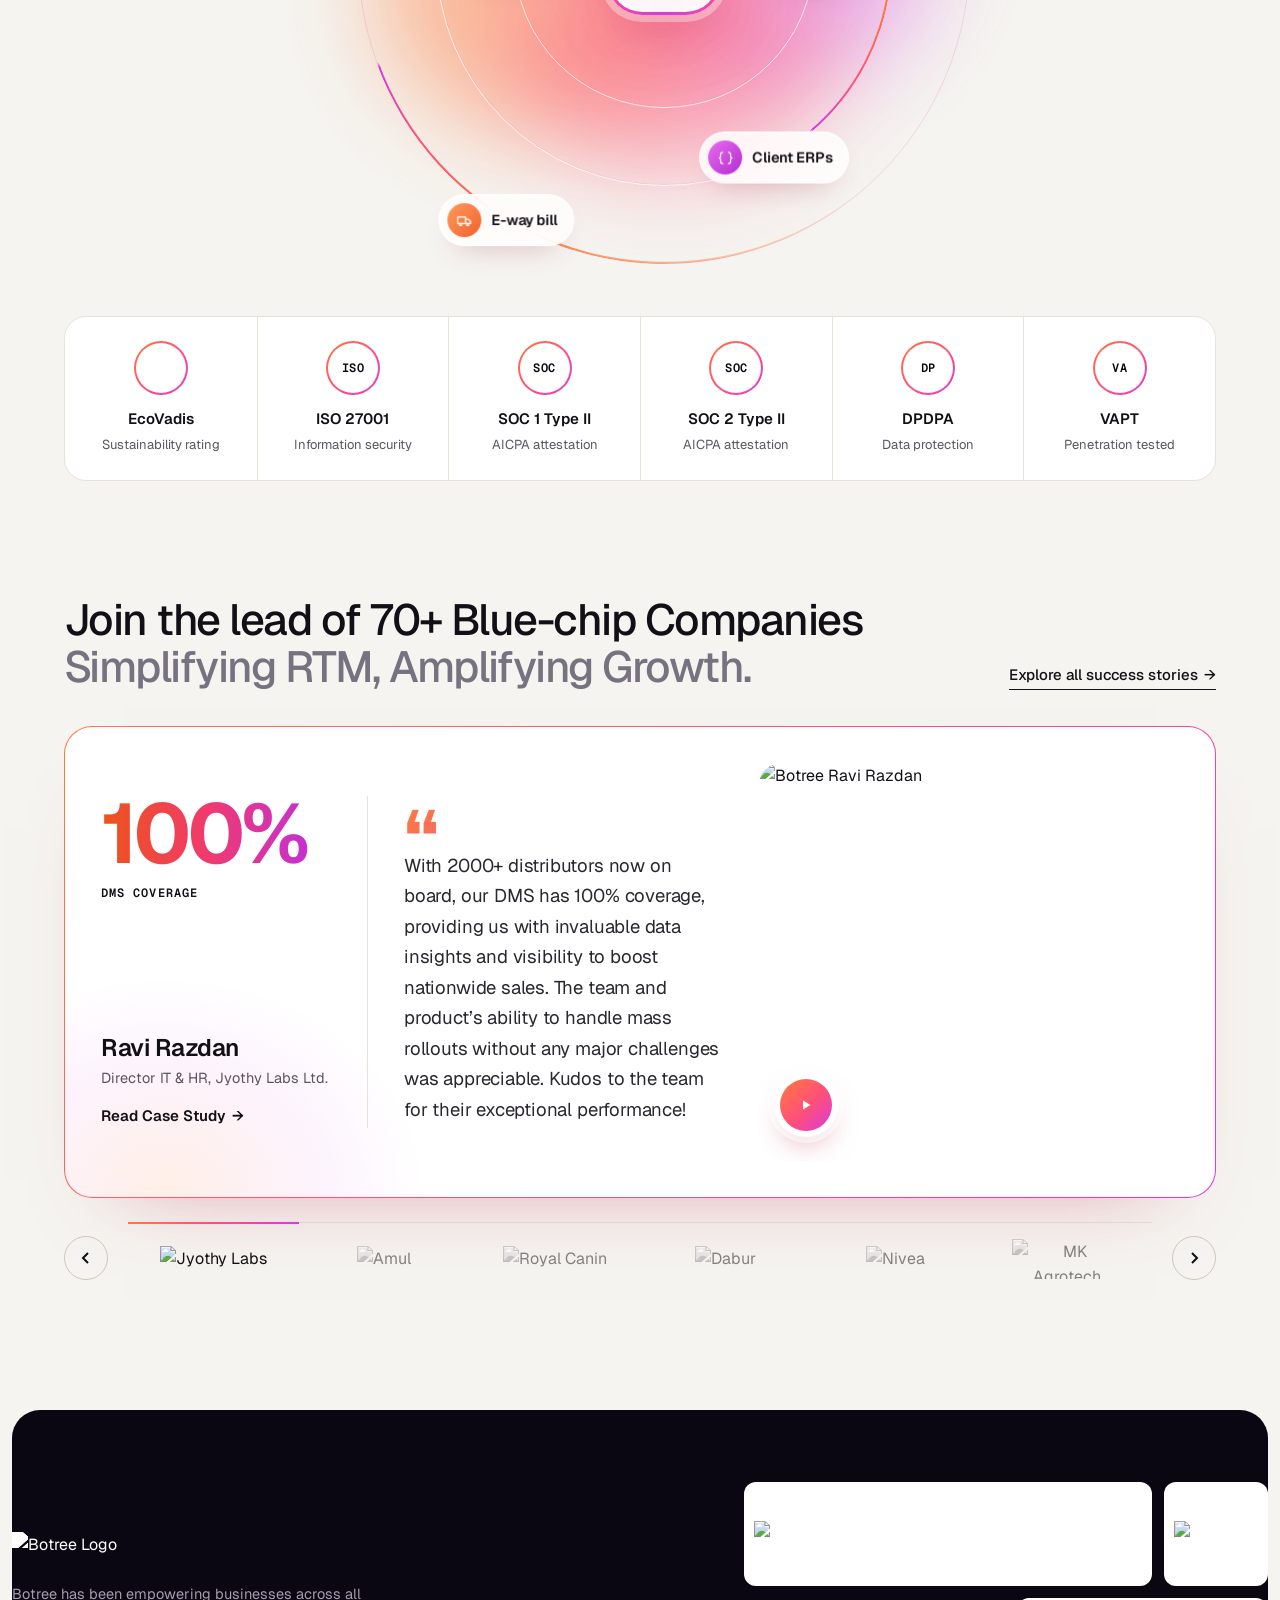
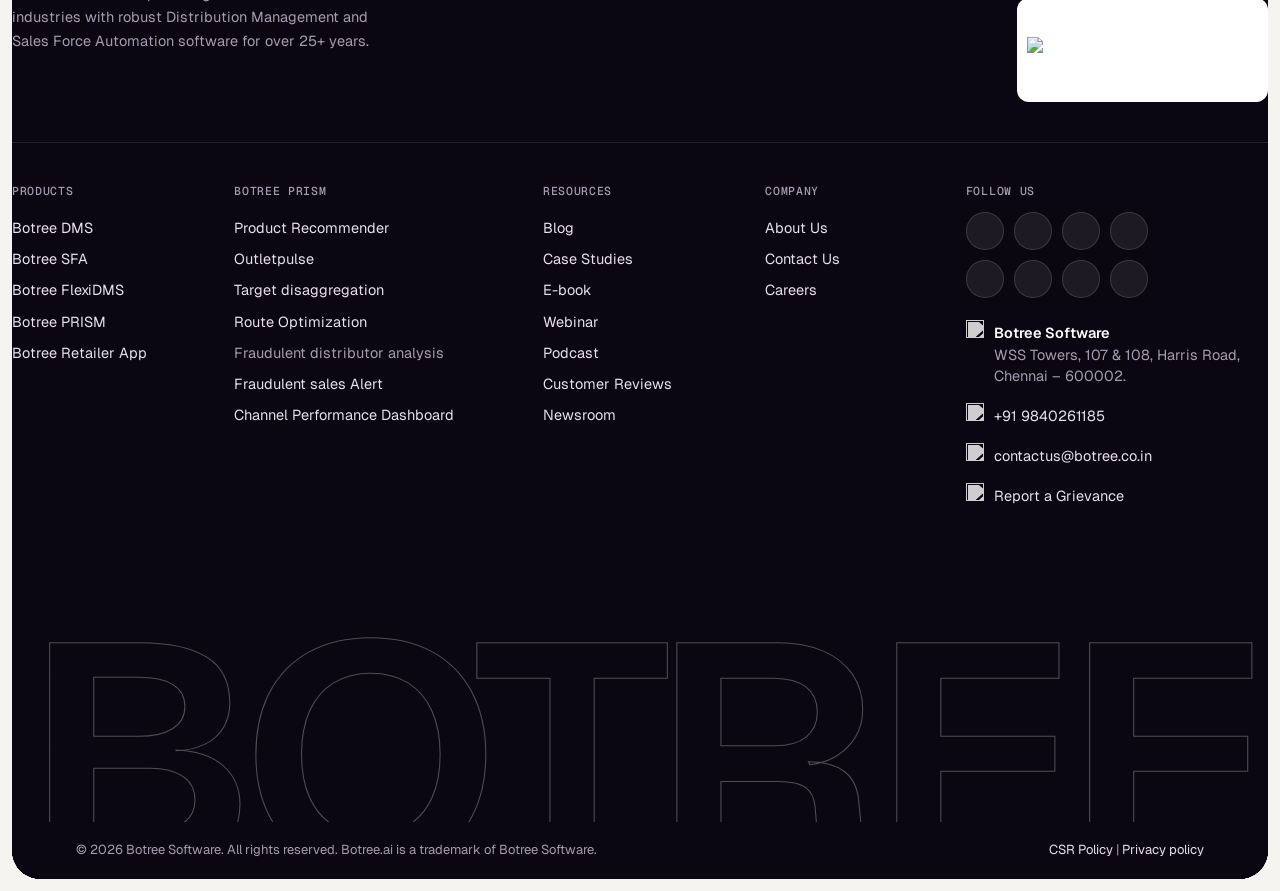
==== commit 2016e9b4: "Homepage redesign: journey road scene, integration orbit, testimonials, footer effects - Carton jour" ====
--- a/index.html
+++ b/index.html
@@ -13,7 +13,7 @@
 <link rel="preconnect" href="https://fonts.gstatic.com" crossorigin>
 <link href="https://fonts.googleapis.com/css2?family=Geist:wght@300..700&amp;family=Geist+Mono:wght@400..600&amp;display=swap" rel="stylesheet">
 <link rel="preconnect" href="https://cms.botree.ai">
-<link rel="stylesheet" href="styles.css?v=20261120120000">
+<link rel="stylesheet" href="styles.css?v=20261120170019">
 <script>document.documentElement.classList.add('js');</script>
 </head>
 <body>
@@ -45,7 +45,7 @@
         <svg aria-hidden="true" width="12" height="12" viewBox="0 0 12 12" fill="none" stroke="currentColor" stroke-width="1.7"><path d="M2.5 4.5L6 8l3.5-3.5"/></svg></button>
     </nav>
     <div class="header-cta">
-      <a class="btn btn-ink" href="https://www.botree.ai/get-started">Get started<span class="orb" aria-hidden="true"><svg width="12" height="12" viewBox="0 0 14 14" fill="none" stroke="currentColor" stroke-width="2"><path d="M4 10L10 4M5 4h5v5"/></svg></span></a>
+      <a class="btn btn-ink" href="https://www.botree.ai/get-started">Get started<span class="orb" aria-hidden="true"><svg width="16" height="16" viewBox="0 0 16 16" fill="none" stroke="currentColor" stroke-width="2.4" stroke-linecap="round" stroke-linejoin="round"><path d="M3 8h9.5M8.5 3.5L13 8l-4.5 4.5"/></svg></span></a>
     </div>
     <button class="menu-toggle" type="button" aria-label="Open menu" aria-expanded="false" aria-controls="drawer">
       <svg aria-hidden="true" width="22" height="22" viewBox="0 0 22 22" fill="none" stroke="currentColor" stroke-width="1.8"><path d="M3 7h16M3 15h16"/></svg>
@@ -141,7 +141,7 @@
             <span class="fc-tag">Featured</span>
             <h5>Is Your RTM Ready to Think on Its Own?</h5>
             <p>Join us for an exclusive session as we break down how intelligent RTM systems are enabling faster decisions, better visibility, and more profitable growth.</p>
-            <a class="btn btn-light" href="https://www.botree.ai/webinar/is-your-rtm-ready-to-think-on-its-own">Get started<span class="orb" aria-hidden="true"><svg width="12" height="12" viewBox="0 0 14 14" fill="none" stroke="currentColor" stroke-width="2"><path d="M4 10L10 4M5 4h5v5"/></svg></span></a>
+            <a class="btn btn-light" href="https://www.botree.ai/webinar/is-your-rtm-ready-to-think-on-its-own">Get started<span class="orb" aria-hidden="true"><svg width="16" height="16" viewBox="0 0 16 16" fill="none" stroke="currentColor" stroke-width="2.4" stroke-linecap="round" stroke-linejoin="round"><path d="M3 8h9.5M8.5 3.5L13 8l-4.5 4.5"/></svg></span></a>
           </div>
         </div>
       </div>
@@ -204,7 +204,7 @@
     </details>
   </div>
   <div class="drawer-foot">
-    <a class="btn btn-ink" href="https://www.botree.ai/get-started">Get started<span class="orb" aria-hidden="true"><svg width="12" height="12" viewBox="0 0 14 14" fill="none" stroke="currentColor" stroke-width="2"><path d="M4 10L10 4M5 4h5v5"/></svg></span></a>
+    <a class="btn btn-ink" href="https://www.botree.ai/get-started">Get started<span class="orb" aria-hidden="true"><svg width="16" height="16" viewBox="0 0 16 16" fill="none" stroke="currentColor" stroke-width="2.4" stroke-linecap="round" stroke-linejoin="round"><path d="M3 8h9.5M8.5 3.5L13 8l-4.5 4.5"/></svg></span></a>
   </div>
 </div>
 
@@ -217,7 +217,7 @@
         <div class="hero-copy">
           <h1 class="display" id="hero-title">The Route-to-Market<br>Backbone for the <span class="brand-text">AI Era.</span></h1>
           <p class="lead">Reach every outlet through distributors, sales teams, vans and retailers. Turn every order into the next right decision.</p>
-          <a class="btn btn-ink" href="https://www.botree.ai/get-started">Book a demo<span class="orb" aria-hidden="true"><svg width="13" height="13" viewBox="0 0 14 14" fill="none" stroke="currentColor" stroke-width="2"><path d="M4 10L10 4M5 4h5v5"/></svg></span></a>
+          <a class="btn btn-ink" href="https://www.botree.ai/get-started">Book a demo<span class="orb" aria-hidden="true"><svg width="16" height="16" viewBox="0 0 16 16" fill="none" stroke="currentColor" stroke-width="2.4" stroke-linecap="round" stroke-linejoin="round"><path d="M3 8h9.5M8.5 3.5L13 8l-4.5 4.5"/></svg></span></a>
         </div>
       </div>
     </section>
@@ -327,80 +327,59 @@
     </div>
   </section>
 
-  <!-- Three people — role selector + panel -->
-  <section class="shell cio-x people-ba tp" aria-labelledby="persona-title">
+  <!-- Three people — selector + panel (wireframe layout) -->
+  <section class="shell cio-x people-ba tw" aria-labelledby="persona-title">
     <div class="container section-inner">
-      <div class="tp-head reveal">
-        <h2 class="h2" id="persona-title">Three people decide your growth every day.</h2>
+      <div class="cx-head reveal">
+        <h2 class="h2" id="persona-title">Three people <span class="tw-faces" aria-hidden="true"><i data-label="The distributor" data-i="0"><svg viewBox="0 0 24 24" fill="none" stroke="currentColor" stroke-width="2" stroke-linecap="round" stroke-linejoin="round"><path d="M3 9.5L12 4l9 5.5V20H3z"/><path d="M8.5 20v-6h7v6"/></svg></i><i data-label="The salesperson" data-i="1"><svg viewBox="0 0 24 24" fill="none" stroke="currentColor" stroke-width="2" stroke-linecap="round" stroke-linejoin="round"><circle cx="12" cy="7.5" r="3.5"/><path d="M5 20.5v-2a7 7 0 0114 0v2"/></svg></i><i data-label="The retailer" data-i="2"><svg viewBox="0 0 24 24" fill="none" stroke="currentColor" stroke-width="2" stroke-linecap="round" stroke-linejoin="round"><path d="M3.5 9.5L5 4h14l1.5 5.5"/><path d="M3.5 9.5a2.8 2.8 0 005.5 0 2.8 2.8 0 005.5 0 2.8 2.8 0 005.5 0"/><path d="M5 12v8h14v-8M10 20v-4.5h4V20"/></svg></i></span> decide your growth every day.</h2>
         <p class="lead">See what changes for each of them with Botree.</p>
       </div>
 
-      <div class="tp-grid reveal">
-        <div class="tp-roles" role="tablist" aria-label="Three people" aria-orientation="vertical" data-tabs>
-          <button class="tp-role" type="button" role="tab" aria-selected="true" aria-controls="ba-dist" id="bt-dist">
-            <span class="tp-av" aria-hidden="true">D</span>
-            <span class="tp-role-txt"><strong>The distributor</strong><span>Decides how much to carry</span></span>
-            <span class="tp-chev" aria-hidden="true">→</span>
-          </button>
-          <button class="tp-role" type="button" role="tab" aria-selected="false" aria-controls="ba-sales" id="bt-sales" tabindex="-1">
-            <span class="tp-av" aria-hidden="true">S</span>
-            <span class="tp-role-txt"><strong>The salesperson</strong><span>Decides where your growth goes</span></span>
-            <span class="tp-chev" aria-hidden="true">→</span>
-          </button>
-          <button class="tp-role" type="button" role="tab" aria-selected="false" aria-controls="ba-ret" id="bt-ret" tabindex="-1">
-            <span class="tp-av" aria-hidden="true">R</span>
-            <span class="tp-role-txt"><strong>The retailer</strong><span>Decides who earns the shelf</span></span>
-            <span class="tp-chev" aria-hidden="true">→</span>
-          </button>
-        </div>
-
-        <div class="tp-stage">
-          <!-- The distributor -->
-          <div class="tp-panel" role="tabpanel" id="ba-dist" aria-labelledby="bt-dist">
-            <h3 class="tp-title">Orders for real demand.</h3>
-            <div class="tp-table" role="table" aria-label="Today compared with Botree">
-              <div class="tp-row tp-th" role="row"><span role="columnheader">Today</span><span role="columnheader">With Botree</span></div>
-              <div class="tp-row" role="row"><span role="cell" class="was">Holds back while claims are pending</span><span role="cell" class="now">Claims settle on time</span></div>
-              <div class="tp-row" role="row"><span role="cell" class="was">Fast lines sell out midweek</span><span role="cell" class="now">Restocks before the shelf runs out</span></div>
-              <div class="tp-row" role="row"><span role="cell" class="was">Orders on instinct</span><span role="cell" class="now">Orders from real secondary sales</span></div>
+      <div class="tw-grid">
+        <div class="tw-list" role="tablist" aria-label="Three people" aria-orientation="vertical" data-tabs>
+          <button class="tw-person" type="button" role="tab" aria-selected="true" aria-controls="ba-dist" id="bt-dist"><span class="tw-av" aria-hidden="true"><svg width="20" height="20" viewBox="0 0 24 24" fill="none" stroke="currentColor" stroke-width="2" stroke-linecap="round" stroke-linejoin="round"><path d="M3 9.5L12 4l9 5.5V20H3z"/><path d="M8.5 20v-6h7v6"/></svg></span><span><strong>The distributor</strong><small>Decides how much to carry</small></span></button>
+          <button class="tw-person" type="button" role="tab" aria-selected="false" aria-controls="ba-sales" id="bt-sales" tabindex="-1"><span class="tw-av" aria-hidden="true"><svg width="20" height="20" viewBox="0 0 24 24" fill="none" stroke="currentColor" stroke-width="2" stroke-linecap="round" stroke-linejoin="round"><circle cx="12" cy="7.5" r="3.5"/><path d="M5 20.5v-2a7 7 0 0114 0v2"/></svg></span><span><strong>The salesperson</strong><small>Decides where your growth goes</small></span></button>
+          <button class="tw-person" type="button" role="tab" aria-selected="false" aria-controls="ba-ret" id="bt-ret" tabindex="-1"><span class="tw-av" aria-hidden="true"><svg width="20" height="20" viewBox="0 0 24 24" fill="none" stroke="currentColor" stroke-width="2" stroke-linecap="round" stroke-linejoin="round"><path d="M3.5 9.5L5 4h14l1.5 5.5"/><path d="M3.5 9.5a2.8 2.8 0 005.5 0 2.8 2.8 0 005.5 0 2.8 2.8 0 005.5 0"/><path d="M5 12v8h14v-8M10 20v-4.5h4V20"/></svg></span><span><strong>The retailer</strong><small>Decides who earns the shelf</small></span></button>
+        </div>
+
+        <!-- The distributor -->
+        <div class="tw-panel" role="tabpanel" id="ba-dist" aria-labelledby="bt-dist">
+          <h3 class="tw-title">Orders for real demand.</h3>
+          <div class="tw-table" role="table" aria-label="Today compared with Botree">
+            <div class="tw-col tw-today" role="rowgroup">
+              <p class="tw-th" role="columnheader">TODAY</p>
+              <p class="tw-td" role="cell"><i aria-hidden="true">✕</i>Holds back while claims are pending</p>
+              <p class="tw-td" role="cell"><i aria-hidden="true">✕</i>Fast lines sell out midweek</p>
+              <p class="tw-td" role="cell"><i aria-hidden="true">✕</i>Orders on instinct</p>
             </div>
-            <div class="tp-metrics">
-              <div class="tp-metric"><strong data-tp-count="85" data-suffix="%">85%</strong><span>faster order-to-billing</span></div>
-              <div class="tp-metric"><strong data-tp-count="100" data-suffix="%">100%</strong><span>visibility into secondary sales</span></div>
+            <div class="tw-col tw-with" role="rowgroup">
+              <p class="tw-th" role="columnheader">WITH BOTREE</p>
+              <p class="tw-td" role="cell"><i aria-hidden="true">✓</i>Claims settle on time</p>
+              <p class="tw-td" role="cell"><i aria-hidden="true">✓</i>Restocks before the shelf runs out</p>
+              <p class="tw-td" role="cell"><i aria-hidden="true">✓</i>Orders from real secondary sales</p>
             </div>
-            <div class="tp-runs"><span>Runs on</span>
-              <a href="https://www.botree.ai/dms/botree-dms">Botree DMS <i aria-hidden="true">↗</i></a>
-              <a href="https://www.botree.ai/dms/botree-flexi-dms">Botree FlexiDMS <i aria-hidden="true">↗</i></a>
-            </div>
-          </div>
-
-          <!-- The salesperson -->
-          <div class="tp-panel" role="tabpanel" id="ba-sales" aria-labelledby="bt-sales" hidden>
-            <h3 class="tp-title"><span class="todo">[The salesperson — panel title to supply]</span></h3>
-            <div class="tp-table" role="table" aria-label="Today compared with Botree">
-              <div class="tp-row tp-th" role="row"><span role="columnheader">Today</span><span role="columnheader">With Botree</span></div>
-              <div class="tp-row" role="row"><span role="cell" class="was"><span class="todo">[Today row to supply]</span></span><span role="cell" class="now"><span class="todo">[With Botree row to supply]</span></span></div>
-            </div>
-            <div class="tp-metrics">
-              <div class="tp-metric"><span class="todo">[KPI 1 to supply]</span></div>
-              <div class="tp-metric"><span class="todo">[KPI 2 to supply]</span></div>
-            </div>
-            <div class="tp-runs"><span>Runs on</span> <span class="todo">[products to supply]</span></div>
-          </div>
-
-          <!-- The retailer -->
-          <div class="tp-panel" role="tabpanel" id="ba-ret" aria-labelledby="bt-ret" hidden>
-            <h3 class="tp-title"><span class="todo">[The retailer — panel title to supply]</span></h3>
-            <div class="tp-table" role="table" aria-label="Today compared with Botree">
-              <div class="tp-row tp-th" role="row"><span role="columnheader">Today</span><span role="columnheader">With Botree</span></div>
-              <div class="tp-row" role="row"><span role="cell" class="was"><span class="todo">[Today row to supply]</span></span><span role="cell" class="now"><span class="todo">[With Botree row to supply]</span></span></div>
-            </div>
-            <div class="tp-metrics">
-              <div class="tp-metric"><span class="todo">[KPI 1 to supply]</span></div>
-              <div class="tp-metric"><span class="todo">[KPI 2 to supply]</span></div>
-            </div>
-            <div class="tp-runs"><span>Runs on</span> <span class="todo">[products to supply]</span></div>
-          </div>
+          </div>
+          <div class="tw-metrics">
+            <div class="tw-metric"><strong>85%</strong><span>faster order-to-billing</span></div>
+            <div class="tw-metric"><strong>100%</strong><span>visibility into secondary sales</span></div>
+          </div>
+          <p class="tw-runs">Runs on <a href="https://www.botree.ai/dms/botree-dms">Botree DMS</a><a href="https://www.botree.ai/dms/botree-flexi-dms">Botree FlexiDMS</a></p>
+        </div>
+
+        <!-- The salesperson -->
+        <div class="tw-panel" role="tabpanel" id="ba-sales" aria-labelledby="bt-sales" hidden>
+          <h3 class="tw-title"><span class="todo">[The salesperson — panel title to supply]</span></h3>
+          <p><span class="todo">[TODAY → WITH BOTREE rows to supply]</span></p>
+          <div class="tw-metrics"><div class="tw-metric"><span class="todo">[KPI 1 to supply]</span></div><div class="tw-metric"><span class="todo">[KPI 2 to supply]</span></div></div>
+          <p class="tw-runs">Runs on <span class="todo">[products to supply]</span></p>
+        </div>
+
+        <!-- The retailer -->
+        <div class="tw-panel" role="tabpanel" id="ba-ret" aria-labelledby="bt-ret" hidden>
+          <h3 class="tw-title"><span class="todo">[The retailer — panel title to supply]</span></h3>
+          <p><span class="todo">[TODAY → WITH BOTREE rows to supply]</span></p>
+          <div class="tw-metrics"><div class="tw-metric"><span class="todo">[KPI 1 to supply]</span></div><div class="tw-metric"><span class="todo">[KPI 2 to supply]</span></div></div>
+          <p class="tw-runs">Runs on <span class="todo">[products to supply]</span></p>
         </div>
       </div>
     </div>
@@ -411,43 +390,59 @@
     <div class="head-center reveal">
       <h2 class="h2" id="layer-title">The AI-native layer behind every <span class="tone2">route-to-market decision.</span></h2>
     </div>
-    <ol class="mt reveal">
-      <li class="mt-col">
-        <div class="mt-head" aria-hidden="true"><span class="mt-node">01</span><span class="mt-seg"><i></i></span><span class="mt-stop"><span>Where most RTM systems stop</span></span></div>
-        <article class="mt-card">
-          <span class="tag">What happened</span>
-          <h3>Visibility</h3>
-          <p>Every distributor, salesperson and outlet in one view. Where most RTM systems stop.</p>
-        </article>
-      </li>
-      <li class="mt-col">
-        <div class="mt-head" aria-hidden="true"><span class="mt-node">02</span><span class="mt-seg"><i></i></span></div>
-        <article class="mt-card">
-          <span class="tag">What will happen</span>
-          <h3>Predictive</h3>
-          <p>Which line runs out next week. Which outlet is slipping. Which scheme will pay back.</p>
-        </article>
-      </li>
-      <li class="mt-col">
-        <div class="mt-head" aria-hidden="true"><span class="mt-node">03</span><span class="mt-seg"><i></i></span></div>
-        <article class="mt-card">
-          <span class="tag">What to do</span>
-          <h3>Prescriptive</h3>
-          <p>The outlet to visit first, the order to suggest, the target each rep should carry.</p>
-        </article>
-      </li>
-      <li class="mt-col">
-        <div class="mt-head" aria-hidden="true"><span class="mt-node">04</span></div>
-        <article class="mt-card dark">
-          <span class="tag tag-dark">Gets it done</span>
-          <h3>Agentic</h3>
-          <p>Prepares the suggested order, nudges the rep, reshapes the beat and flags the at-risk outlet. Within rules you set, with people in control.</p>
-        </article>
-      </li>
-    </ol>
-
+    <div class="sx reveal">
+      <svg class="sx-line" viewBox="0 0 100 470" preserveAspectRatio="none" aria-hidden="true">
+        <defs><linearGradient id="sxGrad" gradientUnits="userSpaceOnUse" x1="24.67" y1="0" x2="100" y2="0"><stop offset="0" stop-color="#FF7A3D"/><stop offset=".55" stop-color="#FF4F7B"/><stop offset="1" stop-color="#D63BE0"/></linearGradient></defs>
+        <path class="sx-base" d="M0 210 H24.67"/>
+        <path class="sx-up" d="M24.67 210 V140 H50 V70 H75.33 V0 H100"/>
+      </svg>
+      <span class="sx-wall" aria-hidden="true"></span>
+      <span class="sx-stop"><i aria-hidden="true"></i>Where most RTM systems stop</span>
+      <ol class="sx-steps">
+        <li class="sx-step s1">
+          <article class="sx-card">
+            <span class="sx-num" aria-hidden="true">01</span>
+            <span class="tag">What happened</span>
+            <h3>Visibility</h3>
+            <p>Every distributor, salesperson and outlet in one view. Where most RTM systems stop.</p>
+          </article>
+        </li>
+        <li class="sx-step s2">
+          <article class="sx-card">
+            <span class="sx-num" aria-hidden="true">02</span>
+            <span class="tag">What will happen</span>
+            <h3>Predictive</h3>
+            <p>Which line runs out next week. Which outlet is slipping. Which scheme will pay back.</p>
+          </article>
+        </li>
+        <li class="sx-step s3">
+          <article class="sx-card">
+            <span class="sx-num" aria-hidden="true">03</span>
+            <span class="tag">What to do</span>
+            <h3>Prescriptive</h3>
+            <p>The outlet to visit first, the order to suggest, the target each rep should carry.</p>
+          </article>
+        </li>
+        <li class="sx-step s4">
+          <article class="sx-card">
+            <span class="sx-num" aria-hidden="true">04</span>
+            <span class="tag tag-dark">Gets it done</span>
+            <h3>Agentic</h3>
+            <p>Prepares the suggested order, nudges the rep, reshapes the beat and flags the at-risk outlet. Within rules you set, with people in control.</p>
+          </article>
+        </li>
+      </ol>
+      <div class="sx-rail">
+        <span class="sx-rail-base" aria-hidden="true"></span>
+        <span class="sx-rail-prism"><span class="sx-pill"><span class="fd-badge" aria-hidden="true"><svg width="12" height="12" viewBox="0 0 16 16" fill="currentColor"><path d="M8 0l1.8 5.2L15 7l-5.2 1.8L8 14l-1.8-5.2L1 7l5.2-1.8z"/></svg></span>Botree Prism</span></span>
+      </div>
+    </div>
+  </section>
+
+  <!-- Prism modules: feature + list -->
+  <section class="container section pmx" aria-labelledby="pm-title">
     <div class="prism-head reveal">
-      <h3>Prism modules, organised around the job to be done</h3>
+      <h2 class="h2" id="pm-title">Prism modules, organised around the job to be done</h2>
       <div class="segmented" role="tablist" aria-label="Prism modules" data-tabs>
         <button class="seg" type="button" role="tab" aria-selected="true" aria-controls="pm-1" id="pmt-1">Sell more per outlet</button>
         <button class="seg" type="button" role="tab" aria-selected="false" aria-controls="pm-2" id="pmt-2" tabindex="-1">Cover the right outlets</button>
@@ -456,133 +451,227 @@
       </div>
     </div>
 
-    <div class="mods" role="tabpanel" id="pm-1" aria-labelledby="pmt-1">
-      <article class="mod feature">
-        <div class="row"><span class="for">FOR THE SALESPERSON</span><span class="chip chip-ml">AI/ML</span></div>
-        <h3>AI Product Recommender</h3>
-        <p>The right products and quantities for each outlet, with a suggested order ready on screen.</p>
-        <div class="proof"><strong>12%</strong><span>increase in product assortment</span></div>
-      </article>
-      <article class="mod">
-        <div class="row"><span class="for">FOR REP AND RETAILER</span><span class="chip chip-ag">Agentic</span></div>
-        <h3>AI Ordering</h3>
-        <p>Orders prepared from buying patterns, stock and live schemes, ready to confirm in one tap.</p>
-        <div class="proof out"><b>OUTCOME</b><span>Faster order capture, with fewer lines missed</span></div>
-      </article>
-      <article class="mod">
-        <div class="row"><span class="for">FOR THE DISTRIBUTOR</span><span class="chip chip-ag">Agentic</span></div>
-        <h3>Auto Replenishment</h3>
-        <p>Restock suggested from real secondary sales before fast lines run out.</p>
-        <div class="proof out"><b>OUTCOME</b><span>Fast lines back on the shelf before anyone notices a gap</span></div>
-      </article>
-      <article class="mod">
-        <div class="row"><span class="for">FOR EVERY ROLE</span><span class="chip chip-ag">Agentic</span></div>
-        <h3>AI Nudges</h3>
-        <p>Timely prompts on schemes, range gaps and low stock, inside the app each person already uses.</p>
-        <div class="proof out"><b>OUTCOME</b><span>Schemes used, range gaps closed, stock-outs avoided</span></div>
-      </article>
-    </div>
-    <div class="mods" role="tabpanel" id="pm-2" aria-labelledby="pmt-2" hidden><article class="mod"><span class="todo">[Cover the right outlets — module cards to supply]</span></article></div>
-    <div class="mods" role="tabpanel" id="pm-3" aria-labelledby="pmt-3" hidden><article class="mod"><span class="todo">[Spend trade money wisely — module cards to supply]</span></article></div>
-    <div class="mods" role="tabpanel" id="pm-4" aria-labelledby="pmt-4" hidden><article class="mod"><span class="todo">[See and act faster — module cards to supply]</span></article></div>
-
-    <div class="agents">
-      <article class="agent-card reveal">
-        <h3>Agents are easy to claim.<br><span class="grad-text">Context is not.</span></h3>
-        <p>Prism learns from the transactions Botree already runs, not from a data lake assembled after the fact.</p>
-      </article>
-      <div class="chat-stage reveal">
-        <article class="chat" aria-label="Ask Prism in plain English">
+    <div class="pf pf4 reveal" role="tabpanel" id="pm-1" aria-labelledby="pmt-1">
+        <article class="pf-card">
+          <div class="pf-copy">
+            <div class="row"><span class="for">FOR THE SALESPERSON</span><span class="chip chip-ml">AI/ML</span></div>
+            <h3>AI Product Recommender</h3>
+            <p>The right products and quantities for each outlet, with a suggested order ready on screen.</p>
+          </div>
+          <div class="pf-ui ui-rec" aria-hidden="true">
+            <div class="ui-win">
+              <div class="ui-row"><i class="th"></i><span class="sk w60"></span><span class="sk w30"></span><b class="qty"></b></div>
+              <div class="ui-row hot"><i class="th"></i><span class="sk w70"></span><span class="sk w40"></span><b class="spark"><svg width="12" height="12" viewBox="0 0 16 16" fill="currentColor"><path d="M8 0l1.8 5.2L15 7l-5.2 1.8L8 14l-1.8-5.2L1 7l5.2-1.8z"/></svg></b></div>
+              <div class="ui-row hot"><i class="th"></i><span class="sk w50"></span><span class="sk w30"></span><b class="spark"><svg width="12" height="12" viewBox="0 0 16 16" fill="currentColor"><path d="M8 0l1.8 5.2L15 7l-5.2 1.8L8 14l-1.8-5.2L1 7l5.2-1.8z"/></svg></b></div>
+              <div class="ui-row"><i class="th"></i><span class="sk w60"></span><span class="sk w40"></span><b class="qty"></b></div>
+              <div class="ui-cta"><span class="sk w40 light"></span><b>✓</b></div>
+            </div>
+          </div>
+          <div class="pf-proof"><strong>12%</strong><span>increase in product assortment</span></div>
+        </article>
+        <article class="pf-card">
+          <div class="pf-copy">
+            <div class="row"><span class="for">FOR REP AND RETAILER</span><span class="chip chip-ag">Agentic</span></div>
+            <h3>AI Ordering</h3>
+            <p>Orders prepared from buying patterns, stock and live schemes, ready to confirm in one tap.</p>
+          </div>
+          <div class="pf-ui ui-ord" aria-hidden="true">
+            <div class="ui-win">
+              <div class="ui-line"><i class="tick">✓</i><span class="sk w60"></span><span class="sk w20"></span></div>
+              <div class="ui-line"><i class="tick">✓</i><span class="sk w50"></span><span class="sk w20"></span></div>
+              <div class="ui-line"><i class="tick">✓</i><span class="sk w70"></span><span class="sk w20"></span></div>
+              <div class="ui-line"><i class="tick">✓</i><span class="sk w40"></span><span class="sk w20"></span></div>
+              <div class="ui-tap"><span class="ring"></span><b>✓</b></div>
+            </div>
+          </div>
+          <div class="pf-proof out"><b>OUTCOME</b><span>Faster order capture, with fewer lines missed</span></div>
+        </article>
+        <article class="pf-card">
+          <div class="pf-copy">
+            <div class="row"><span class="for">FOR THE DISTRIBUTOR</span><span class="chip chip-ag">Agentic</span></div>
+            <h3>Auto Replenishment</h3>
+            <p>Restock suggested from real secondary sales before fast lines run out.</p>
+          </div>
+          <div class="pf-ui ui-rep" aria-hidden="true">
+            <div class="ui-win">
+              <div class="bars">
+                <span style="--h:78%"></span><span style="--h:62%"></span><span class="low" style="--h:18%"><em></em></span><span style="--h:70%"></span><span class="low" style="--h:24%"><em></em></span><span style="--h:66%"></span>
+              </div>
+              <div class="ui-cta"><span class="sk w40 light"></span><b>↻</b></div>
+            </div>
+          </div>
+          <div class="pf-proof out"><b>OUTCOME</b><span>Fast lines back on the shelf before anyone notices a gap</span></div>
+        </article>
+        <article class="pf-card">
+          <div class="pf-copy">
+            <div class="row"><span class="for">FOR EVERY ROLE</span><span class="chip chip-ag">Agentic</span></div>
+            <h3>AI Nudges</h3>
+            <p>Timely prompts on schemes, range gaps and low stock, inside the app each person already uses.</p>
+          </div>
+          <div class="pf-ui ui-nud" aria-hidden="true">
+            <div class="toast"><b class="spark"><svg width="12" height="12" viewBox="0 0 16 16" fill="currentColor"><path d="M8 0l1.8 5.2L15 7l-5.2 1.8L8 14l-1.8-5.2L1 7l5.2-1.8z"/></svg></b><span><i class="sk w70"></i><i class="sk w40"></i></span></div>
+            <div class="toast"><b class="spark"><svg width="12" height="12" viewBox="0 0 16 16" fill="currentColor"><path d="M8 0l1.8 5.2L15 7l-5.2 1.8L8 14l-1.8-5.2L1 7l5.2-1.8z"/></svg></b><span><i class="sk w60"></i><i class="sk w50"></i></span></div>
+            <div class="toast"><b class="spark"><svg width="12" height="12" viewBox="0 0 16 16" fill="currentColor"><path d="M8 0l1.8 5.2L15 7l-5.2 1.8L8 14l-1.8-5.2L1 7l5.2-1.8z"/></svg></b><span><i class="sk w80"></i><i class="sk w30"></i></span></div>
+          </div>
+          <div class="pf-proof out"><b>OUTCOME</b><span>Schemes used, range gaps closed, stock-outs avoided</span></div>
+        </article>
+
+    </div>
+    <div class="pf pf-todo" role="tabpanel" id="pm-2" aria-labelledby="pmt-2" hidden><span class="todo">[Cover the right outlets — module cards to supply]</span></div>
+    <div class="pf pf-todo" role="tabpanel" id="pm-3" aria-labelledby="pmt-3" hidden><span class="todo">[Spend trade money wisely — module cards to supply]</span></div>
+    <div class="pf pf-todo" role="tabpanel" id="pm-4" aria-labelledby="pmt-4" hidden><span class="todo">[See and act faster — module cards to supply]</span></div>
+  </section>
+
+  <!-- Agents are easy to claim: context feeds the chat -->
+  <section class="shell shell-ink on-dark agx" aria-labelledby="ag-title">
+    <div class="container section-inner">
+    <div class="agx-grid">
+      <div class="agx-copy reveal">
+        <h2 class="h2" id="ag-title">Agents are easy to claim.<br><span class="grad-text">Context is not.</span></h2>
+        <p class="lead">Prism learns from the transactions Botree already runs, not from a data lake assembled after the fact.</p>
+        <a class="link-u" href="https://www.botree.ai/botree-ai">Explore Botree Prism <span class="arr">→</span></a>
+      </div>
+      <div class="agx-stage reveal">
+        <ul class="agx-ctx">
+          <li style="--d:0"><i aria-hidden="true"><svg width="14" height="14" viewBox="0 0 24 24" fill="none" stroke="currentColor" stroke-width="2" stroke-linecap="round" stroke-linejoin="round"><path d="M3 9l1.5-5h15L21 9M3 9h18v11H3zM9 13h6"/></svg></i>Distributor billing, stock and claims</li>
+          <li style="--d:1"><i aria-hidden="true"><svg width="14" height="14" viewBox="0 0 24 24" fill="none" stroke="currentColor" stroke-width="2" stroke-linecap="round" stroke-linejoin="round"><path d="M12 21s-7-6.2-7-12a7 7 0 0114 0c0 5.8-7 12-7 12z"/><circle cx="12" cy="9" r="2.5"/></svg></i>Every field visit and order</li>
+          <li style="--d:2"><i aria-hidden="true"><svg width="14" height="14" viewBox="0 0 24 24" fill="none" stroke="currentColor" stroke-width="2" stroke-linecap="round" stroke-linejoin="round"><path d="M4 4h2l2.4 11h10.2L21 7H7"/><circle cx="10" cy="19" r="1.5"/><circle cx="17" cy="19" r="1.5"/></svg></i>Every retailer reorder and scheme</li>
+        </ul>
+        <svg class="agx-wires" viewBox="0 0 100 60" preserveAspectRatio="none" aria-hidden="true">
+          <path d="M16.7 0 C16.7 34 50 26 50 60"/>
+          <path d="M50 0 V60"/>
+          <path d="M83.3 0 C83.3 34 50 26 50 60"/>
+        </svg>
+        <span class="agx-node" aria-hidden="true"><span class="fd-badge"><svg width="16" height="16" viewBox="0 0 16 16" fill="currentColor"><path d="M8 0l1.8 5.2L15 7l-5.2 1.8L8 14l-1.8-5.2L1 7l5.2-1.8z"/></svg></span></span>
+        <article class="chat agx-chat" aria-label="Ask Prism in plain English">
           <div class="top"><strong>Ask Prism in plain English</strong><span class="sample">SAMPLE</span></div>
           <p class="bubble-q">Why are secondary sales down in Madurai this month?</p>
+          <span class="agx-typing" aria-hidden="true"><i></i><i></i><i></i></span>
           <p class="bubble-a">Three distributors are under 3 days of stock on fast lines, and 142 outlets on Beat 9 were not visited in two weeks. <strong>Reorders and a revised beat are ready for review.</strong></p>
-          <a class="link-u" href="https://www.botree.ai/botree-ai">Explore Botree Prism <span class="arr">→</span></a>
-        </article>
-      </div>
-    </div>
-  </section>
-
-  <!-- Carton journey -->
-  <section class="shell shell-ink on-dark" aria-labelledby="j-title">
-    <div class="container section-inner journey-grid">
-      <div class="j-side">
-        <h2 class="h2" id="j-title">Follow one carton from your factory to the shelf, <span class="tone2">and back again.</span></h2>
-        <p class="lead">Press play to ride along, or jump to any stop to see what happens there and how Botree keeps it moving.</p>
-        <div class="j-meta"><span class="time-chip" id="j-time">8:30 am</span><span class="illus">ILLUSTRATIVE DAY</span></div>
-        <div class="j-controls">
-          <button class="j-btn" type="button" aria-label="Previous stop" data-j-prev><svg aria-hidden="true" width="14" height="14" viewBox="0 0 14 14" fill="none" stroke="currentColor" stroke-width="1.8"><path d="M9 2L4 7l5 5"/></svg></button>
-          <button class="j-btn j-play" type="button" data-j-play aria-pressed="false">Pause</button>
-          <button class="j-btn" type="button" aria-label="Next stop" data-j-next><svg aria-hidden="true" width="14" height="14" viewBox="0 0 14 14" fill="none" stroke="currentColor" stroke-width="1.8"><path d="M5 2l5 5-5 5"/></svg></button>
-        </div>
-      </div>
-
-      <div class="timeline" id="timeline">
-        <div class="tl-line" aria-hidden="true"><span class="tl-fill" id="tl-fill"></span></div>
-        <span class="tl-truck" id="tl-truck" aria-hidden="true"><svg width="12" height="12" viewBox="0 0 22 22" fill="none" stroke="currentColor" stroke-width="2.4"><path d="M2 6h11v9H2zM13 9h4l3 3v3h-7z"/></svg></span>
+        </article>
+      </div>
+    </div>
+    </div>
+  </section>
+
+  <!-- Carton journey: a day on the road -->
+  <section class="shell jx jh jx-light jr" id="journey" aria-labelledby="j-title" data-phase="morning" data-sky="morning">
+    <div class="container section-inner jx-player" id="jx-player">
+      <div class="jh-top">
+        <div class="jh-title">
+          <h2 class="h2" id="j-title">Follow one carton from your factory to the shelf, <span class="tone2">and back again.</span></h2>
+          <p class="lead">Press play to ride along, or jump to any stop to see what happens there and how Botree keeps it moving.</p>
+        </div>
+        <div class="jh-ctrl">
+          <div class="jx-clock"><span class="time-chip" id="j-time">8:30 am</span><span class="illus">ILLUSTRATIVE DAY</span></div>
+          <div class="j-controls">
+            <button class="j-btn" type="button" aria-label="Previous stop" data-j-prev><svg aria-hidden="true" width="14" height="14" viewBox="0 0 14 14" fill="none" stroke="currentColor" stroke-width="1.8"><path d="M9 2L4 7l5 5"/></svg></button>
+            <button class="j-btn jx-play" type="button" data-j-play aria-label="Pause journey">
+              <svg class="jx-ring" viewBox="0 0 52 52" aria-hidden="true"><circle cx="26" cy="26" r="24" pathLength="100"/></svg>
+              <svg class="i-pause" aria-hidden="true" width="14" height="14" viewBox="0 0 14 14" fill="currentColor"><rect x="3" y="2" width="3" height="10" rx="1"/><rect x="8" y="2" width="3" height="10" rx="1"/></svg>
+              <svg class="i-play" aria-hidden="true" width="14" height="14" viewBox="0 0 14 14" fill="currentColor"><path d="M4 2.2v9.6a.6.6 0 00.9.5l7.6-4.8a.6.6 0 000-1L4.9 1.7a.6.6 0 00-.9.5z"/></svg>
+            </button>
+            <button class="j-btn" type="button" aria-label="Next stop" data-j-next><svg aria-hidden="true" width="14" height="14" viewBox="0 0 14 14" fill="none" stroke="currentColor" stroke-width="1.8"><path d="M5 2l5 5-5 5"/></svg></button>
+          </div>
+        </div>
+      </div>
+
+      <div class="jr-stage timeline" id="timeline">
+        <div class="jr-sky" aria-hidden="true"><i class="sk-dawn"></i><i class="sk-morning"></i><i class="sk-day"></i><i class="sk-dusk"></i><i class="sk-night"></i><span class="jr-stars"></span><span class="jr-sun" id="jr-sun"></span></div>
+        <p class="jr-caption" id="j-tip">Cartons leave the depot for the distributor’s warehouse.</p>
         <ol id="stops">
-          <li class="tl-stop"><button class="tl-btn" type="button" aria-expanded="false"><span class="dot" aria-hidden="true"></span><span class="n" aria-hidden="true">01</span><span class="ic" aria-hidden="true"><svg width="18" height="18" viewBox="0 0 20 20" fill="none" stroke="currentColor" stroke-width="1.5"><path d="M2 17V9l4 2.5V9l4 2.5V9l4 2.5V4h3v13z"/></svg></span><span class="lbl">Factory and HQ</span></button></li>
-          <li class="tl-stop active"><button class="tl-btn" type="button" aria-expanded="true"><span class="dot" aria-hidden="true"></span><span class="n" aria-hidden="true">02</span><span class="ic" aria-hidden="true"><svg width="20" height="20" viewBox="0 0 22 22" fill="none" stroke="currentColor" stroke-width="1.6"><path d="M2 6h11v9H2zM13 9h4l3 3v3h-7z"/><circle cx="6" cy="16.5" r="1.6"/><circle cx="16" cy="16.5" r="1.6"/></svg></span><span class="lbl">Primary dispatch</span></button>
-            <div class="j-detail" id="j-detail" aria-live="polite">
-              <p class="j-tip" id="j-tip">Cartons leave the depot for the distributor's warehouse.</p>
-              <div class="j-copy">
-                <span class="j-step" id="j-step">Stop 2 of 8 · The distributor</span>
-                <h3 id="j-h">The distributor decides how much of your brand to carry.</h3>
-                <p id="j-p">The distributor places a primary order and stock is dispatched from your depot.</p>
-                <p class="wrong" id="j-wrong"><b>What usually goes wrong:</b> He orders on instinct and last month’s numbers, and holds back while claims are pending. Fast lines run short midweek.</p>
-              </div>
-              <div class="with-card">
-                <div class="top"><b>WITH BOTREE</b><span id="j-prod">Botree DMS</span></div>
-                <ul class="ticks" id="j-ticks">
-                  <li>Primary orders suggested from real secondary sales</li>
-                  <li>Claims and schemes settled on time, so he orders for real demand</li>
-                  <li>Stock visibility across every distributor</li>
-                </ul>
-                <p class="prism-here" id="j-prism"><b>Prism here:</b> Auto Replenishment suggests the next order before fast lines run out.</p>
-                <div class="fill" id="j-fill"><strong>32%</strong><span>improvement in fill rates</span></div>
-              </div>
-            </div>
-          </li>
-          <li class="tl-stop"><button class="tl-btn" type="button" aria-expanded="false"><span class="dot" aria-hidden="true"></span><span class="n" aria-hidden="true">03</span><span class="ic" aria-hidden="true"><svg width="18" height="18" viewBox="0 0 20 20" fill="none" stroke="currentColor" stroke-width="1.5"><path d="M2 8l8-5 8 5v9H2z"/><path d="M6 17v-5h8v5"/></svg></span><span class="lbl">Distributor warehouse</span></button></li>
-          <li class="tl-stop"><button class="tl-btn" type="button" aria-expanded="false"><span class="dot" aria-hidden="true"></span><span class="n" aria-hidden="true">04</span><span class="ic" aria-hidden="true"><svg width="18" height="18" viewBox="0 0 20 20" fill="none" stroke="currentColor" stroke-width="1.5"><circle cx="5" cy="5" r="2"/><circle cx="15" cy="15" r="2"/><path d="M5 7v4a3 3 0 003 3h1M15 13V9a3 3 0 00-3-3h-1"/></svg></span><span class="lbl">On the beat</span></button></li>
-          <li class="tl-stop"><button class="tl-btn" type="button" aria-expanded="false"><span class="dot" aria-hidden="true"></span><span class="n" aria-hidden="true">05</span><span class="ic" aria-hidden="true"><svg width="18" height="18" viewBox="0 0 20 20" fill="none" stroke="currentColor" stroke-width="1.5"><path d="M3 8h14l-1-4H4zM4 8v9h12V8M8 17v-5h4v5"/></svg></span><span class="lbl">At the store counter</span></button></li>
-          <li class="tl-stop"><button class="tl-btn" type="button" aria-expanded="false"><span class="dot" aria-hidden="true"></span><span class="n" aria-hidden="true">06</span><span class="ic" aria-hidden="true"><svg width="18" height="18" viewBox="0 0 20 20" fill="none" stroke="currentColor" stroke-width="1.5"><rect x="3" y="3" width="14" height="14" rx="1.5"/><path d="M3 8h14M3 13h14M8 5.5h4M8 10.5h4"/></svg></span><span class="lbl">In-store execution</span></button></li>
-          <li class="tl-stop"><button class="tl-btn" type="button" aria-expanded="false"><span class="dot" aria-hidden="true"></span><span class="n" aria-hidden="true">07</span><span class="ic" aria-hidden="true"><svg width="18" height="18" viewBox="0 0 20 20" fill="none" stroke="currentColor" stroke-width="1.5"><rect x="6" y="2" width="8" height="16" rx="1.5"/><path d="M8.5 9l1.2 1.2L12 8"/></svg></span><span class="lbl">Store, after hours</span></button></li>
-          <li class="tl-stop"><button class="tl-btn" type="button" aria-expanded="false"><span class="dot" aria-hidden="true"></span><span class="n" aria-hidden="true">08</span><span class="ic" aria-hidden="true"><svg width="18" height="18" viewBox="0 0 20 20" fill="none" stroke="currentColor" stroke-width="1.5"><path d="M3 17h14M5 14V9M9 14V5M13 14v-3M17 14V7"/></svg></span><span class="lbl">Back to HQ</span></button></li>
+            <li class="tl-stop"><button class="tl-btn" type="button" aria-expanded="false" aria-controls="j-detail" data-time="6:00 am"><span class="jr-tile" aria-hidden="true"><svg class="jr-scene" viewBox="0 0 256 256" fill="currentColor"><path d="M232,208h-8V136c0-.05,0-.09,0-.14s0-.29,0-.43,0-.28,0-.41a.76.76,0,0,0,0-.15l-15-105.13A16.08,16.08,0,0,0,193.06,16H174.94A16.08,16.08,0,0,0,159.1,29.74l-11.56,80.91L108.8,81.6A8,8,0,0,0,96,88v32L44.8,81.6A8,8,0,0,0,32,88V208H24a8,8,0,0,0,0,16H232a8,8,0,0,0,0-16ZM108,184H80a8,8,0,0,1,0-16h28a8,8,0,0,1,0,16Zm68,0H148a8,8,0,0,1,0-16h28a8,8,0,0,1,0,16Zm-5.33-56-8.53-6.4L174.94,32h18.12l13.72,96Z"/></svg></span><span class="dot" aria-hidden="true"></span><span class="txt"><span class="n" aria-hidden="true">01</span><span class="lbl">Factory and HQ</span></span></button></li>
+            <li class="tl-stop active"><button class="tl-btn" type="button" aria-expanded="true" aria-controls="j-detail" data-time="8:30 am"><span class="jr-tile" aria-hidden="true"><svg class="jr-scene" viewBox="0 0 256 256" fill="currentColor"><path d="M223.68,66.15,135.68,18a15.88,15.88,0,0,0-15.36,0l-88,48.17a16,16,0,0,0-8.32,14v95.64a16,16,0,0,0,8.32,14l88,48.17a15.88,15.88,0,0,0,15.36,0l88-48.17a16,16,0,0,0,8.32-14V80.18A16,16,0,0,0,223.68,66.15ZM128,32l80.35,44L178.57,92.29l-80.35-44Zm0,88L47.65,76,81.56,57.43l80.35,44Zm88,55.85h0l-80,43.79V133.83l32-17.51V152a8,8,0,0,0,16,0V107.56l32-17.51v85.76Z"/></svg></span><span class="dot" aria-hidden="true"></span><span class="txt"><span class="n" aria-hidden="true">02</span><span class="lbl">Primary dispatch</span></span></button></li>
+            <li class="tl-stop"><button class="tl-btn" type="button" aria-expanded="false" aria-controls="j-detail" data-time="11:00 am"><span class="jr-tile" aria-hidden="true"><svg class="jr-scene" viewBox="0 0 256 256" fill="currentColor"><path d="M240,184h-8V57.9l9.67-2.08a8,8,0,1,0-3.35-15.64l-224,48A8,8,0,0,0,16,104a8.16,8.16,0,0,0,1.69-.18L24,102.47V184H16a8,8,0,0,0,0,16H240a8,8,0,0,0,0-16Zm-56,0H72V168H184Zm0-32H72V136H184Z"/></svg></span><span class="dot" aria-hidden="true"></span><span class="txt"><span class="n" aria-hidden="true">03</span><span class="lbl">Distributor warehouse</span></span></button></li>
+            <li class="tl-stop"><button class="tl-btn" type="button" aria-expanded="false" aria-controls="j-detail" data-time="1:30 pm"><span class="jr-tile" aria-hidden="true"><svg class="jr-scene" viewBox="0 0 256 256" fill="currentColor"><path d="M124,175a8,8,0,0,0,7.94,0c2.45-1.41,60-35,60-94.95A64,64,0,0,0,64,80C64,140,121.58,173.54,124,175ZM128,56a24,24,0,1,1-24,24A24,24,0,0,1,128,56ZM240,184c0,31.18-57.71,48-112,48S16,215.18,16,184c0-14.59,13.22-27.51,37.23-36.37a8,8,0,0,1,5.54,15C42.26,168.74,32,176.92,32,184c0,13.36,36.52,32,96,32s96-18.64,96-32c0-7.08-10.26-15.26-26.77-21.36a8,8,0,0,1,5.54-15C226.78,156.49,240,169.41,240,184Z"/></svg></span><span class="dot" aria-hidden="true"></span><span class="txt"><span class="n" aria-hidden="true">04</span><span class="lbl">On the beat</span></span></button></li>
+            <li class="tl-stop"><button class="tl-btn" type="button" aria-expanded="false" aria-controls="j-detail" data-time="3:00 pm"><span class="jr-tile" aria-hidden="true"><svg class="jr-scene" viewBox="0 0 256 256" fill="currentColor"><path d="M231.69,93.81,217.35,43.6A16.07,16.07,0,0,0,202,32H54A16.07,16.07,0,0,0,38.65,43.6L24.31,93.81A7.94,7.94,0,0,0,24,96v16a40,40,0,0,0,16,32v72a8,8,0,0,0,8,8H208a8,8,0,0,0,8-8V144a40,40,0,0,0,16-32V96A7.94,7.94,0,0,0,231.69,93.81ZM88,112a24,24,0,0,1-35.12,21.26,7.88,7.88,0,0,0-1.82-1.06A24,24,0,0,1,40,112v-8H88Zm64,0a24,24,0,0,1-48,0v-8h48Zm64,0a24,24,0,0,1-11.07,20.2,8.08,8.08,0,0,0-1.8,1.05A24,24,0,0,1,168,112v-8h48Z"/></svg></span><span class="dot" aria-hidden="true"></span><span class="txt"><span class="n" aria-hidden="true">05</span><span class="lbl">At the store counter</span></span></button></li>
+            <li class="tl-stop"><button class="tl-btn" type="button" aria-expanded="false" aria-controls="j-detail" data-time="4:30 pm"><span class="jr-tile" aria-hidden="true"><svg class="jr-scene" viewBox="0 0 256 256" fill="currentColor"><path d="M230.14,58.87A8,8,0,0,0,224,56H62.68L56.6,22.57A8,8,0,0,0,48.73,16H24a8,8,0,0,0,0,16h18L67.56,172.29a24,24,0,0,0,5.33,11.27,28,28,0,1,0,44.4,8.44h45.42A27.75,27.75,0,0,0,160,204a28,28,0,1,0,28-28H91.17a8,8,0,0,1-7.87-6.57L80.13,152h116a24,24,0,0,0,23.61-19.71l12.16-66.86A8,8,0,0,0,230.14,58.87ZM104,204a12,12,0,1,1-12-12A12,12,0,0,1,104,204Zm96,0a12,12,0,1,1-12-12A12,12,0,0,1,200,204Z"/></svg></span><span class="dot" aria-hidden="true"></span><span class="txt"><span class="n" aria-hidden="true">06</span><span class="lbl">In-store execution</span></span></button></li>
+            <li class="tl-stop"><button class="tl-btn" type="button" aria-expanded="false" aria-controls="j-detail" data-time="9:00 pm"><span class="jr-tile" aria-hidden="true"><svg class="jr-scene" viewBox="0 0 256 256" fill="currentColor"><path d="M240,96a8,8,0,0,1-8,8H216v16a8,8,0,0,1-16,0V104H184a8,8,0,0,1,0-16h16V72a8,8,0,0,1,16,0V88h16A8,8,0,0,1,240,96ZM144,56h8v8a8,8,0,0,0,16,0V56h8a8,8,0,0,0,0-16h-8V32a8,8,0,0,0-16,0v8h-8a8,8,0,0,0,0,16Zm65.14,94.33A88.07,88.07,0,0,1,105.67,46.86a8,8,0,0,0-10.6-9.06A96,96,0,1,0,218.2,160.93a8,8,0,0,0-9.06-10.6Z"/></svg></span><span class="dot" aria-hidden="true"></span><span class="txt"><span class="n" aria-hidden="true">07</span><span class="lbl">Store, after hours</span></span></button></li>
+            <li class="tl-stop"><button class="tl-btn" type="button" aria-expanded="false" aria-controls="j-detail" data-time="11:00 pm"><span class="jr-tile" aria-hidden="true"><svg class="jr-scene" viewBox="0 0 256 256" fill="currentColor"><path d="M239.73,208H224V96a16,16,0,0,0-16-16H164a4,4,0,0,0-4,4V208H144V32.41a16.43,16.43,0,0,0-6.16-13,16,16,0,0,0-18.72-.69L39.12,72A16,16,0,0,0,32,85.34V208H16.27A8.18,8.18,0,0,0,8,215.47,8,8,0,0,0,16,224H240a8,8,0,0,0,8-8.53A8.18,8.18,0,0,0,239.73,208ZM76,184a8,8,0,0,1-8.53,8A8.18,8.18,0,0,1,60,183.72V168.27A8.19,8.19,0,0,1,67.47,160,8,8,0,0,1,76,168Zm0-56a8,8,0,0,1-8.53,8A8.19,8.19,0,0,1,60,127.72V112.27A8.19,8.19,0,0,1,67.47,104,8,8,0,0,1,76,112Zm40,56a8,8,0,0,1-8.53,8,8.18,8.18,0,0,1-7.47-8.26V168.27a8.19,8.19,0,0,1,7.47-8.26,8,8,0,0,1,8.53,8Zm0-56a8,8,0,0,1-8.53,8,8.19,8.19,0,0,1-7.47-8.26V112.27a8.19,8.19,0,0,1,7.47-8.26,8,8,0,0,1,8.53,8Z"/></svg></span><span class="dot" aria-hidden="true"></span><span class="txt"><span class="n" aria-hidden="true">08</span><span class="lbl">Back to HQ</span></span></button></li>
         </ol>
-      </div>
-    </div>
-  </section>
-
-  <!-- Stack / enterprise -->
-  <section class="container section" aria-labelledby="stack-title">
-    <div class="stack-grid">
-      <div class="stack-copy reveal">
-        <h2 class="h2" id="stack-title">Fits the stack you already run.<br><span class="tone2">Scales without surprises.</span></h2>
-        <p class="lead">Two-way integration with your ERP, compliance built into billing, and enterprise-grade security your IT team can sign off on.</p>
-        <div class="badges">
-          <div class="bdg"><span class="seal img"><img src="https://cms.botree.ai/wp-content/uploads/2025/11/ecovadis.svg" alt="" loading="lazy"></span><span><strong>EcoVadis</strong><small>Sustainability rating</small></span></div>
-          <div class="bdg"><span class="seal">ISO</span><span><strong>ISO 27001</strong><small>Information security</small></span></div>
-          <div class="bdg"><span class="seal">SOC</span><span><strong>SOC 1 Type II</strong><small>AICPA attestation</small></span></div>
-          <div class="bdg"><span class="seal">SOC</span><span><strong>SOC 2 Type II</strong><small>AICPA attestation</small></span></div>
-          <div class="bdg"><span class="seal">DP</span><span><strong>DPDPA</strong><small>Data protection</small></span></div>
-          <div class="bdg"><span class="seal">VA</span><span><strong>VAPT</strong><small>Penetration tested</small></span></div>
-        </div>
-      </div>
-      <div class="tiles">
-        <div class="tile reveal"><strong>SAP</strong><span>Two-way sync of masters, orders and invoices</span></div>
-        <div class="tile reveal"><strong>Tally</strong><span>Distributor books connected, no re-keying</span></div>
-        <div class="tile reveal"><strong>Client ERPs</strong><span>Integrated through open APIs</span></div>
-        <div class="tile reveal"><strong>E-invoice</strong><span>Built into distributor billing</span></div>
-        <div class="tile reveal"><strong>E-way bill</strong><span>Generated with dispatch</span></div>
-        <div class="tile reveal"><strong>Cloud-native</strong><span>API-first and autoscaling</span></div>
-      </div>
-    </div>
+        <div class="jr-road tl-line" aria-hidden="true"><span class="tl-fill" id="tl-fill"></span></div>
+        <span class="jx-rider jr-vehicle" id="tl-truck" data-rider="truck" aria-hidden="true"><svg class="r-truck" viewBox="0 0 64 36"><rect x="2" y="6" width="36" height="20" rx="3" fill="#FF7A3D"/><path d="M38 12h12l9 9v5H38z" fill="#FF4F7B"/><path d="M42 15h7l5 6H42z" fill="#FFE1EA"/><circle cx="14" cy="28" r="5" fill="#1A1220" stroke="#fff" stroke-width="1.2"/><circle cx="14" cy="28" r="1.8" fill="#fff"/><circle cx="48" cy="28" r="5" fill="#1A1220" stroke="#fff" stroke-width="1.2"/><circle cx="48" cy="28" r="1.8" fill="#fff"/></svg><svg class="r-rep" viewBox="0 0 64 36"><circle cx="30" cy="5" r="4" fill="#FFD9C4"/><path d="M25 10h10l2 12H23z" fill="#FF4F7B"/><path d="M26 22l-4 12M34 22l4 12" stroke="#FFE1EA" stroke-width="3.2" stroke-linecap="round"/><path d="M24 12l-5 8M36 12l4 7" stroke="#FFD9C4" stroke-width="2.6" stroke-linecap="round"/><rect x="38" y="17" width="9" height="8" rx="1.6" fill="#FF7A3D"/><path d="M40 17v-2h5v2" stroke="#FF7A3D" stroke-width="1.4" fill="none"/></svg><svg class="r-store" viewBox="0 0 64 36"><circle cx="30" cy="4.5" r="3.8" fill="#FFD9C4"/><path d="M26 9h8l3 9H24z" fill="#FF4F7B"/><path d="M14 20h24l8-6h6l-2 4-6 6H18z" fill="#D63BE0"/><path d="M50 12l-3 6" stroke="#FFE1EA" stroke-width="2.4" stroke-linecap="round"/><rect x="24" y="17" width="11" height="4" rx="2" fill="#1A1220"/><circle cx="16" cy="28" r="5" fill="#1A1220" stroke="#fff" stroke-width="1.2"/><circle cx="16" cy="28" r="1.8" fill="#fff"/><circle cx="48" cy="28" r="5" fill="#1A1220" stroke="#fff" stroke-width="1.2"/><circle cx="48" cy="28" r="1.8" fill="#fff"/></svg><svg class="r-signal" viewBox="0 0 64 36"><defs><linearGradient id="jrSig" x1="0" x2="1"><stop offset="0" stop-color="#FF7A3D"/><stop offset="1" stop-color="#D63BE0"/></linearGradient></defs><circle cx="32" cy="22" r="12" fill="url(#jrSig)"/><path d="M26 25v-3M30 25v-6M34 25v-8M38 25v-11" stroke="#fff" stroke-width="2.2" stroke-linecap="round"/></svg></span>
+      </div>
+
+      <div class="j-detail jr-detail" id="j-detail" aria-live="polite">
+        <div class="jr-story">
+          <span class="jr-step" id="j-step">Stop 2 of 8 · The distributor</span>
+          <h3 id="j-h">The distributor decides how much of your brand to carry.</h3>
+          <p class="jx-p" id="j-p">The distributor places a primary order and stock is dispatched from your depot.</p>
+          <div class="jx-wrong"><b>What usually goes wrong</b><p id="j-wrong">He orders on instinct and last month’s numbers, and holds back while claims are pending. Fast lines run short midweek.</p></div>
+        </div>
+        <div class="jx-with jr-with">
+          <div class="top"><b>WITH BOTREE</b><span class="jr-tags" id="j-prod"><span>Botree DMS</span></span></div>
+          <ul class="ticks" id="j-ticks"><li>Primary orders suggested from real secondary sales</li><li>Claims and schemes settled on time, so he orders for real demand</li><li>Stock visibility across every distributor</li></ul>
+          <p class="jr-prism" id="j-prism"><span class="fd-badge" aria-hidden="true"><svg width="12" height="12" viewBox="0 0 16 16" fill="currentColor"><path d="M8 0l1.8 5.2L15 7l-5.2 1.8L8 14l-1.8-5.2L1 7l5.2-1.8z"/></svg></span><span><b>Prism here:</b> <span id="j-prism-t">Auto Replenishment suggests the next order before fast lines run out.</span></span></p>
+          <div class="jr-out" id="j-fill"><strong>32%</strong><span>improvement in fill rates</span></div>
+        </div>
+      </div>
+    </div>
+  </section>
+
+  <!-- Stack / enterprise: scroll-assembled integration orbit -->
+  <section class="container section ox" aria-labelledby="stack-title">
+    <div class="ox-head reveal">
+      <h2 class="h2" id="stack-title">Fits the stack you already run. <span class="tone2">Scales without surprises.</span></h2>
+      <p class="lead">Two-way integration with your ERP, compliance built into billing, and enterprise-grade security your IT team can sign off on.</p>
+    </div>
+
+    <div class="ox-stage reveal" id="ox">
+      <span class="ox-halo" aria-hidden="true"></span>
+      <div class="ox-aura" aria-hidden="true"><i class="a1"></i><i class="a2"></i><i class="a3"></i></div>
+      <div class="ox-orbits" aria-hidden="true"><span class="ox-orbit o3"><i></i></span><span class="ox-orbit o2"><i></i></span><span class="ox-orbit o1"><i></i></span></div>
+      <svg class="ox-svg" viewBox="0 0 1200 560" aria-hidden="true">
+        <defs>
+          <linearGradient id="oxGrad" x1="0" y1="0" x2="1200" y2="560" gradientUnits="userSpaceOnUse"><stop offset="0" stop-color="#FF7A3D"/><stop offset=".55" stop-color="#FF4F7B"/><stop offset="1" stop-color="#D63BE0"/></linearGradient>
+        </defs>
+        <g class="ox-rings">
+          <ellipse class="ox-ring r3" cx="600" cy="280" rx="520" ry="262"/>
+          <ellipse class="ox-ring r2" cx="600" cy="280" rx="390" ry="210"/>
+          <ellipse class="ox-ring r1" cx="600" cy="280" rx="240" ry="140"/>
+        </g>
+        <g class="ox-spokes">
+          <path class="ox-spoke" data-s="0" d="M430 181 L600 280" pathLength="1"/>
+          <path class="ox-spoke" data-s="1" d="M784 370 L600 280" pathLength="1"/>
+          <path class="ox-spoke" data-s="2" d="M899 145 L600 280" pathLength="1"/>
+          <path class="ox-spoke" data-s="3" d="M234 352 L600 280" pathLength="1"/>
+          <path class="ox-spoke" data-s="4" d="M202 112 L600 280" pathLength="1"/>
+          <path class="ox-spoke" data-s="5" d="M1050 411 L600 280" pathLength="1"/>
+        </g>
+      </svg>
+      <div class="ox-dots" aria-hidden="true">
+        <i class="ox-dot in" style="--d:0;offset-path:path('M430 181 L600 280')" data-s="0"></i><i class="ox-dot out" style="--d:0;offset-path:path('M430 181 L600 280')" data-s="0"></i>
+        <i class="ox-dot in" style="--d:1;offset-path:path('M784 370 L600 280')" data-s="1"></i><i class="ox-dot out" style="--d:1;offset-path:path('M784 370 L600 280')" data-s="1"></i>
+        <i class="ox-dot in" style="--d:2;offset-path:path('M899 145 L600 280')" data-s="2"></i><i class="ox-dot out" style="--d:2;offset-path:path('M899 145 L600 280')" data-s="2"></i>
+        <i class="ox-dot in" style="--d:3;offset-path:path('M234 352 L600 280')" data-s="3"></i><i class="ox-dot out" style="--d:3;offset-path:path('M234 352 L600 280')" data-s="3"></i>
+        <i class="ox-dot in" style="--d:4;offset-path:path('M202 112 L600 280')" data-s="4"></i><i class="ox-dot out" style="--d:4;offset-path:path('M202 112 L600 280')" data-s="4"></i>
+        <i class="ox-dot in" style="--d:5;offset-path:path('M1050 411 L600 280')" data-s="5"></i><i class="ox-dot out" style="--d:5;offset-path:path('M1050 411 L600 280')" data-s="5"></i>
+      </div>
+      <div class="ox-core"><span class="ox-core-ring" aria-hidden="true"></span><span class="ox-mark" role="img" aria-label="Botree"></span></div>
+      <ul class="ox-nodes">
+        <li class="ox-node t-o" data-ring="1" data-a="0" tabindex="0" style="--i:0" data-s="0"><span class="ox-ic" aria-hidden="true"><svg width="20" height="20" viewBox="0 0 24 24" fill="none" stroke="currentColor" stroke-width="1.8" stroke-linecap="round" stroke-linejoin="round"><path d="M4 12a8 8 0 0113.7-5.6L20 8.7M20 4v4.7h-4.7"/><path d="M20 12a8 8 0 01-13.7 5.6L4 15.3M4 20v-4.7h4.7"/></svg></span><span><strong>SAP</strong><small>Two-way sync of masters, orders and invoices</small></span></li>
+        <li class="ox-node t-p" data-ring="1" data-a="180" tabindex="0" style="--i:1" data-s="1"><span class="ox-ic" aria-hidden="true"><svg width="20" height="20" viewBox="0 0 24 24" fill="none" stroke="currentColor" stroke-width="1.8" stroke-linecap="round" stroke-linejoin="round"><path d="M5 4h11a3 3 0 013 3v13H8a3 3 0 01-3-3z"/><path d="M5 17a3 3 0 013-3h11M9 8h6M9 11h4"/></svg></span><span><strong>Tally</strong><small>Distributor books connected, no re-keying</small></span></li>
+        <li class="ox-node t-v" data-ring="2" data-a="60" tabindex="0" style="--i:2" data-s="2"><span class="ox-ic" aria-hidden="true"><svg width="20" height="20" viewBox="0 0 24 24" fill="none" stroke="currentColor" stroke-width="1.8" stroke-linecap="round" stroke-linejoin="round"><path d="M8 4c-2 0-3 1-3 3v2.5c0 1-.7 2-2 2.5 1.3.5 2 1.5 2 2.5V17c0 2 1 3 3 3M16 4c2 0 3 1 3 3v2.5c0 1 .7 2 2 2.5-1.3.5-2 1.5-2 2.5V17c0 2-1 3-3 3"/></svg></span><span><strong>Client ERPs</strong><small>Integrated through open APIs</small></span></li>
+        <li class="ox-node t-p" data-ring="2" data-a="240" tabindex="0" style="--i:3" data-s="3"><span class="ox-ic" aria-hidden="true"><svg width="20" height="20" viewBox="0 0 24 24" fill="none" stroke="currentColor" stroke-width="1.8" stroke-linecap="round" stroke-linejoin="round"><path d="M6 3h12v18l-3-2-3 2-3-2-3 2z"/><path d="M9 8h6M9 12h6M9 16h3"/></svg></span><span><strong>E-invoice</strong><small>Built into distributor billing</small></span></li>
+        <li class="ox-node t-o" data-ring="3" data-a="120" tabindex="0" style="--i:4" data-s="4"><span class="ox-ic" aria-hidden="true"><svg width="20" height="20" viewBox="0 0 24 24" fill="none" stroke="currentColor" stroke-width="1.8" stroke-linecap="round" stroke-linejoin="round"><path d="M2 7h11v9H2zM13 10h4l3 3v3h-7z"/><circle cx="6" cy="17.5" r="1.6"/><circle cx="16" cy="17.5" r="1.6"/></svg></span><span><strong>E-way bill</strong><small>Generated with dispatch</small></span></li>
+        <li class="ox-node t-v" data-ring="3" data-a="300" tabindex="0" style="--i:5" data-s="5"><span class="ox-ic" aria-hidden="true"><svg width="20" height="20" viewBox="0 0 24 24" fill="none" stroke="currentColor" stroke-width="1.8" stroke-linecap="round" stroke-linejoin="round"><path d="M7 18h10.5a4 4 0 00.6-8 6 6 0 00-11.5-1.5A4.5 4.5 0 007 18z"/></svg></span><span><strong>Cloud-native</strong><small>API-first and autoscaling</small></span></li>
+      </ul>
+    </div>
+
+    <ul class="ox-badges reveal">
+      <li style="--i:0"><span class="seal img"><img src="https://cms.botree.ai/wp-content/uploads/2025/11/ecovadis.svg" alt="" loading="lazy"></span><strong>EcoVadis</strong><small>Sustainability rating</small></li>
+      <li style="--i:1"><span class="seal">ISO</span><strong>ISO 27001</strong><small>Information security</small></li>
+      <li style="--i:2"><span class="seal">SOC</span><strong>SOC 1 Type II</strong><small>AICPA attestation</small></li>
+      <li style="--i:3"><span class="seal">SOC</span><strong>SOC 2 Type II</strong><small>AICPA attestation</small></li>
+      <li style="--i:4"><span class="seal">DP</span><strong>DPDPA</strong><small>Data protection</small></li>
+      <li style="--i:5"><span class="seal">VA</span><strong>VAPT</strong><small>Penetration tested</small></li>
+    </ul>
   </section>
 
   <!-- Testimonials -->
   <section class="container section" style="padding-top: 0" aria-labelledby="t-title">
     <div class="t-head reveal">
-      <h2 class="h2" id="t-title">Join the lead of 70+ Blue-chip Companies <span class="tone2">Simplifying RTM, Amplifying Growth.</span></h2>
+      <h2 class="h2" id="t-title">Join the lead of 70+ <span class="nw">Blue-chip</span> Companies<br><span class="tone2">Simplifying RTM, Amplifying Growth.</span></h2>
       <a class="link-u" href="https://www.botree.ai/success-stories">Explore all success stories <span class="arr">→</span></a>
     </div>
       <div id="t-slides" aria-live="polite">
@@ -644,7 +733,7 @@
 
       <div class="t-nav">
         <button class="t-arrow" type="button" aria-label="Previous testimonial" data-t-prev><svg aria-hidden="true" width="14" height="14" viewBox="0 0 14 14" fill="none" stroke="currentColor" stroke-width="2"><path d="M9 2L4 7l5 5"/></svg></button>
-      <div class="t-logos" role="tablist" aria-label="Customer stories" id="t-logos">
+        <div class="t-logos" role="tablist" aria-label="Customer stories" id="t-logos">
         <button class="t-logo" type="button" role="tab" aria-selected="true" aria-controls="ts-1" id="tl-1"><img src="https://cms.botree.ai/wp-content/uploads/2025/11/replicate-prediction-bb2hb6zba6xp6mn7kmi43ux7zu-3.webp" alt="Jyothy Labs" loading="lazy"></button>
         <button class="t-logo" type="button" role="tab" aria-selected="false" aria-controls="ts-2" id="tl-2" tabindex="-1"><img src="https://cms.botree.ai/wp-content/uploads/2025/10/botree-Amul-Logo-2.svg" alt="Amul" loading="lazy"></button>
         <button class="t-logo" type="button" role="tab" aria-selected="false" aria-controls="ts-3" id="tl-3" tabindex="-1"><img src="https://cms.botree.ai/wp-content/uploads/2025/10/botree-Royal-Canin-Logo-2.svg" alt="Royal Canin" loading="lazy"></button>
@@ -652,7 +741,6 @@
         <button class="t-logo" type="button" role="tab" aria-selected="false" aria-controls="ts-5" id="tl-5" tabindex="-1"><img src="https://cms.botree.ai/wp-content/uploads/2025/10/botree-Nivea_Logo-1.svg" alt="Nivea" loading="lazy"></button>
         <button class="t-logo" type="button" role="tab" aria-selected="false" aria-controls="ts-6" id="tl-6" tabindex="-1"><img src="https://cms.botree.ai/wp-content/uploads/2025/10/botree-MKAgrotech-logo-2.svg" alt="MK Agrotech" loading="lazy"></button>
       </div>
-    </div>
         <button class="t-arrow" type="button" aria-label="Next testimonial" data-t-next><svg aria-hidden="true" width="14" height="14" viewBox="0 0 14 14" fill="none" stroke="currentColor" stroke-width="2"><path d="M5 2l5 5-5 5"/></svg></button>
       </div>
 
@@ -739,7 +827,7 @@
     </div>
 
     </div>
-    <p class="wordmark" aria-hidden="true">BOTREE</p>
+    <div class="wm" aria-hidden="true"><svg class="wm-svg" viewBox="0 0 1200 250" preserveAspectRatio="xMidYMax meet" focusable="false"><defs><linearGradient id="wmG" gradientUnits="userSpaceOnUse" x1="0" y1="0" x2="1200" y2="0"><stop offset="0" stop-color="#FF7A3D"/><stop offset=".5" stop-color="#FF4F7B"/><stop offset="1" stop-color="#D63BE0"/><animateTransform attributeName="gradientTransform" type="translate" values="-200 0;200 0;-200 0" dur="7s" repeatCount="indefinite"/></linearGradient><radialGradient id="wmSpotG"><stop offset="0" stop-color="#fff"/><stop offset=".45" stop-color="#fff"/><stop offset="1" stop-color="#fff" stop-opacity="0"/></radialGradient><filter id="wmLiquid" x="-30%" y="-30%" width="160%" height="160%"><feTurbulence type="fractalNoise" baseFrequency="0.012 0.03" numOctaves="2" seed="7" result="n"><animate attributeName="baseFrequency" dur="9s" values="0.012 0.03;0.02 0.045;0.012 0.03" repeatCount="indefinite"/></feTurbulence><feDisplacementMap in="SourceGraphic" in2="n" scale="40" xChannelSelector="R" yChannelSelector="G"/></filter><mask id="wmMask" maskUnits="userSpaceOnUse" x="0" y="0" width="1200" height="250"><circle id="wmSpot" cx="-500" cy="-500" r="0" fill="url(#wmSpotG)" filter="url(#wmLiquid)"/></mask></defs><text class="wm-line" x="600" y="292" text-anchor="middle" textLength="1180" lengthAdjust="spacingAndGlyphs">BOTREE</text><text class="wm-liquid" x="600" y="292" text-anchor="middle" textLength="1180" lengthAdjust="spacingAndGlyphs" fill="url(#wmG)" mask="url(#wmMask)">BOTREE</text></svg><div class="wm-sparks"></div></div>
     <div class="legal">
       <span>© 2026 Botree Software. All rights reserved. Botree.ai is a trademark of Botree Software.</span>
       <span><a href="https://www.botree.ai/csr-policy">CSR Policy</a> | <a href="https://www.botree.ai/privacy-policy">Privacy policy</a></span>
@@ -748,7 +836,7 @@
 </footer>
 
 <div class="sticky-cta" id="sticky-cta">
-  <a class="btn btn-ink" href="https://www.botree.ai/get-started">Book a demo<span class="orb" aria-hidden="true"><svg width="12" height="12" viewBox="0 0 14 14" fill="none" stroke="currentColor" stroke-width="2"><path d="M4 10L10 4M5 4h5v5"/></svg></span></a>
+  <a class="btn btn-ink" href="https://www.botree.ai/get-started">Book a demo<span class="orb" aria-hidden="true"><svg width="16" height="16" viewBox="0 0 16 16" fill="none" stroke="currentColor" stroke-width="2.4" stroke-linecap="round" stroke-linejoin="round"><path d="M3 8h9.5M8.5 3.5L13 8l-4.5 4.5"/></svg></span></a>
 </div>
 
 <dialog class="video-modal" id="video-modal" aria-label="Customer story video">
@@ -758,6 +846,6 @@
   <div class="video-frame" id="video-frame"></div>
 </dialog>
 
-<script src="script.js?v=20261120120000" defer></script>
+<script src="script.js?v=20261120170019" defer></script>
 </body>
 </html>
--- a/styles.css
+++ b/styles.css
@@ -1297,3 +1297,1461 @@
 .site-header { transition: transform .35s var(--ease); will-change: transform; }
 .site-header.nav-hidden { transform: translateY(calc(-100% - 8px)); }
 @media (prefers-reduced-motion: reduce) { .site-header { transition: none; } }
+
+/* ==========================================================
+   Three people — selector + panel (from the user's wireframe)
+   "With Botree" column highlighted as a solid dark column
+   ========================================================== */
+.tw > .container.section-inner { padding-block: clamp(48px, 6vw, 80px); }
+.tw .cx-head { margin-bottom: 32px; }
+.tw .cx-head .h2 { font-size: clamp(32px, 3.2vw, 46px); }
+
+.tw-grid { display: grid; grid-template-columns: minmax(0, 4fr) minmax(0, 8fr); gap: 20px; align-items: start; }
+
+/* Role selector */
+.tw-list { display: grid; gap: 10px; }
+.tw-person {
+  display: flex; align-items: center; gap: 16px; text-align: left; cursor: pointer;
+  padding: 18px 20px; border-radius: 16px; background: #fff; border: 1px solid var(--line); color: var(--text);
+  transition: border-color .2s var(--ease), box-shadow .2s var(--ease);
+}
+.tw-person:hover { border-color: #CFC8BB; }
+.tw-av { width: 46px; height: 46px; border-radius: 50%; display: grid; place-items: center; font-size: 16px; font-weight: 600; border: 1px solid var(--line); flex: none; }
+.tw-person strong { display: block; font-size: 17px; font-weight: 500; letter-spacing: -0.01em; }
+.tw-person small { display: block; font-size: 14px; color: #5A5561; margin-top: 2px; }
+.tw-person[aria-selected="true"] { border: 2px solid var(--ink); padding: 17px 19px; box-shadow: 0 14px 30px -22px rgba(11, 7, 18, .45); }
+.tw-person[aria-selected="true"] .tw-av { background: var(--ink); color: #fff; border-color: var(--ink); }
+
+/* Panel */
+.tw-panel { background: #fff; border: 1px solid var(--line); border-radius: 22px; padding: 32px; display: flex; flex-direction: column; gap: 24px; }
+.tw-panel[hidden] { display: none; }
+.tw-title { font-size: clamp(26px, 2.6vw, 34px); font-weight: 500; letter-spacing: -0.03em; }
+
+/* Two-column table; With Botree is the highlighted column */
+.tw-table { display: grid; grid-template-columns: 1fr 1fr; border: 1px solid var(--line); border-radius: 14px; overflow: hidden; }
+.tw-col { display: grid; grid-template-rows: 44px repeat(3, 58px); }
+.tw-th, .tw-td { display: flex; align-items: center; gap: 10px; padding: 0 18px; margin: 0; }
+.tw-th { font: 600 11.5px var(--mono); letter-spacing: .07em; }
+.tw-td { font-size: 15px; border-top: 1px solid var(--line); }
+.tw-td i { font-style: normal; width: 20px; height: 20px; border-radius: 50%; display: grid; place-items: center; font-size: 11px; flex: none; }
+
+.tw-today { background: #FAF9F7; }
+.tw-today .tw-th { color: #5A5561; }
+.tw-today .tw-td { color: #5A5561; }
+.tw-today .tw-td i { background: #EFECE6; color: #5A5561; }
+
+.tw-with { background: var(--ink); color: #fff; }
+.tw-with .tw-th { color: #fff; }
+.tw-with .tw-td { font-weight: 500; border-top-color: rgba(255, 255, 255, .12); }
+.tw-with .tw-td i { background: #fff; color: var(--ink); }
+
+/* Metrics */
+.tw-metrics { display: flex; gap: 56px; }
+.tw-metric { display: grid; gap: 4px; }
+.tw-metric strong { font-size: clamp(48px, 4.4vw, 64px); font-weight: 600; letter-spacing: -0.045em; line-height: 1; }
+.tw-metric span { font-size: 15px; color: #4A4552; }
+
+/* Runs on — chips link to product pages */
+.tw-runs { display: flex; flex-wrap: wrap; align-items: center; gap: 10px; padding-top: 20px; border-top: 1px solid var(--line); font: 600 11.5px var(--mono); letter-spacing: .07em; text-transform: uppercase; color: #4A4552; }
+.tw-runs a { font: 500 13.5px var(--font); letter-spacing: 0; text-transform: none; color: var(--text); text-decoration: none; padding: 7px 14px; border-radius: 999px; border: 1px solid #CFC8BB; transition: background-color .2s, color .2s, border-color .2s; }
+.tw-runs a:hover { background: var(--ink); color: #fff; border-color: var(--ink); }
+
+@media (prefers-reduced-motion: no-preference) {
+  .tw-panel:not([hidden]) .tw-with .tw-td { animation: twIn .4s var(--ease) both; }
+  .tw-panel:not([hidden]) .tw-with .tw-td:nth-child(3) { animation-delay: .06s; }
+  .tw-panel:not([hidden]) .tw-with .tw-td:nth-child(4) { animation-delay: .12s; }
+}
+@keyframes twIn { from { opacity: 0; transform: translateX(-6px); } to { opacity: 1; transform: none; } }
+
+/* ==========================================================
+   AI-native layer — rising staircase (each level taller + deeper)
+   ========================================================== */
+.sx { position: relative; margin: 72px 0 clamp(64px, 8vw, 104px); }
+.js .sx.reveal { opacity: 1; transform: none; }
+
+/* Stair line: runs 18px above the card tops (tops at 210/140/70/0 of 470) */
+.sx-line { position: absolute; left: 0; right: 0; top: -18px; width: 100%; height: 470px; overflow: visible; pointer-events: none; }
+.sx-line path { fill: none; stroke: url(#sxGrad); stroke-width: 2; vector-effect: non-scaling-stroke; stroke-linejoin: round; }
+
+.sx-steps { display: grid; grid-template-columns: repeat(4, minmax(0, 1fr)); gap: 16px; align-items: end; height: 470px; }
+.sx-step { height: 100%; display: flex; flex-direction: column; justify-content: flex-end; }
+.s1 .sx-card { height: 260px; }
+.s2 .sx-card { height: 330px; }
+.s3 .sx-card { height: 400px; }
+.s4 .sx-card { height: 470px; }
+
+.sx-card { position: relative; border-radius: 20px; padding: 26px 24px; display: flex; flex-direction: column; gap: 14px; }
+.sx-card .tag { width: fit-content; }
+.sx-card h3 { font-size: clamp(26px, 2.4vw, 32px); font-weight: 500; letter-spacing: -0.03em; margin-top: 8px; }
+.sx-card p { font-size: 15px; line-height: 1.6; }
+
+/* Number sits on the stair line at the start of each step */
+.sx-num { position: absolute; left: 22px; top: -36px; width: 36px; height: 36px; border-radius: 50%; display: grid; place-items: center; font: 500 12px var(--mono); background: var(--ink); color: #fff; box-shadow: 0 0 0 4px var(--canvas); z-index: 1; }
+.s4 .sx-num { background: linear-gradient(135deg, #FF7A3D, #FF4F7B 55%, #D63BE0); }
+.sx-stop { position: absolute; right: 2px; top: -44px; font: 500 11px var(--mono); letter-spacing: .05em; text-transform: uppercase; color: #5A5561; white-space: nowrap; }
+
+/* Colour deepens step by step */
+.s1 .sx-card { background: #fff; border: 1px solid var(--line); }
+.s1 .sx-card p { color: #5A5561; }
+.s2 .sx-card { background: #FFF2EA; border: 1px solid #FBE2D4; }
+.s2 .sx-card p { color: #4A4552; }
+.s3 .sx-card { background: linear-gradient(160deg, #FFE3D4 0%, #FBD5E4 100%); border: 1px solid transparent; }
+.s3 .sx-card p { color: #3D3845; }
+.s2 .sx-card .tag, .s3 .sx-card .tag { background: rgba(255, 255, 255, .7); border-color: transparent; }
+.s4 .sx-card { background: var(--ink); color: #fff; isolation: isolate; }
+.s4 .sx-card p { color: var(--muted-dark); }
+.s4 .sx-card::before {
+  content: ""; position: absolute; inset: -2px; z-index: -1; border-radius: inherit; padding: 3px; pointer-events: none;
+  background: conic-gradient(from var(--core-a), #FF7A3D, #FF4F7B, #D63BE0, #FF4F7B, #FF7A3D);
+  -webkit-mask: linear-gradient(#000 0 0) content-box, linear-gradient(#000 0 0);
+  -webkit-mask-composite: xor; mask-composite: exclude;
+}
+
+/* Motion: line draws, cards rise in order */
+@media (prefers-reduced-motion: no-preference) {
+  .sx-line path { stroke-dasharray: 100; stroke-dashoffset: 100; transition: stroke-dashoffset 1.6s var(--ease) .2s; }
+  .sx.in .sx-line path { stroke-dashoffset: 0; }
+  .sx-card { opacity: 0; transform: translateY(24px); transition: opacity .6s var(--ease), transform .6s var(--ease); }
+  .sx.in .sx-card { opacity: 1; transform: none; }
+  .sx.in .s2 .sx-card { transition-delay: .25s; }
+  .sx.in .s3 .sx-card { transition-delay: .5s; }
+  .sx.in .s4 .sx-card { transition-delay: .75s; }
+  .s4 .sx-card::before { animation: coreSpin 4s linear infinite; }
+}
+
+/* ==========================================================
+   AI-native layer — staircase v2: full line, "stop" marker, hero-gradient Agentic
+   ========================================================== */
+/* Line: no dash trick (it broke with non-scaling strokes); revealed with a clip instead */
+.sx-line path { stroke-dasharray: none !important; stroke-dashoffset: 0 !important; transition: none !important; fill: none; stroke-width: 2; vector-effect: non-scaling-stroke; stroke-linejoin: round; stroke-linecap: round; }
+.sx-line .sx-base { stroke: #B8B1A6; }
+.sx-line .sx-up { stroke: url(#sxGrad); stroke-width: 2.5; }
+
+/* Boundary: where everyone else stops (gap centre between cards 1 and 2) */
+.sx-wall { position: absolute; left: calc(25% - 4px); top: 192px; bottom: 0; width: 0; border-left: 1.5px dashed #BDB6AA; z-index: 2; }
+.sx-wall::before { content: ""; position: absolute; left: -8px; top: -12px; width: 14px; height: 24px; border-radius: 4px; background: var(--ink); box-shadow: 0 0 0 4px var(--canvas); }
+.sx-stop {
+  position: absolute; right: calc(75% + 18px); top: 136px; z-index: 2;
+  display: inline-flex; align-items: center; gap: 8px; padding: 8px 14px 8px 10px; border-radius: 999px;
+  background: var(--ink); color: #fff; font: 500 11.5px var(--mono); letter-spacing: .05em; text-transform: uppercase; white-space: nowrap;
+  box-shadow: 0 12px 24px -14px rgba(11, 7, 18, .6);
+}
+.sx-stop i { width: 9px; height: 9px; border-radius: 2px; background: #FF5A4E; flex: none; }
+.sx-stop::after { content: ""; position: absolute; right: 22px; bottom: -5px; width: 10px; height: 10px; background: var(--ink); transform: rotate(45deg); border-radius: 2px; }
+
+/* Step 1 reads as the ordinary baseline */
+.s1 .sx-card { background: #EEEBE5; border: 1px solid #E2DDD4; }
+.s1 .sx-card .tag { background: #fff; }
+.s1 .sx-num { background: #fff; color: #5A5561; box-shadow: 0 0 0 1px #CFC8BB inset, 0 0 0 4px var(--canvas); }
+
+/* Agentic: the hero's orange → pink → purple glow, orange-led */
+.s4 .sx-card {
+  color: var(--text);
+  background:
+    radial-gradient(95% 70% at 0% 105%, #FF6B3A 0%, rgba(255, 107, 58, .85) 28%, rgba(255, 107, 58, 0) 72%),
+    radial-gradient(85% 70% at 100% 108%, #E02DC8 0%, rgba(224, 45, 200, .7) 26%, rgba(224, 45, 200, 0) 68%),
+    radial-gradient(80% 60% at 55% 115%, #FF4F7B 0%, rgba(255, 79, 123, 0) 70%),
+    linear-gradient(180deg, #FFE1D2 0%, #FFB896 42%, #FF8A78 100%);
+  border: 1px solid rgba(255, 255, 255, .6);
+  box-shadow: 0 34px 60px -34px rgba(240, 70, 110, .75);
+}
+.s4 .sx-card::before { content: none; animation: none; }
+.s4 .sx-card p { color: #2B1E24; }
+.s4 .sx-card h3 { color: var(--ink); }
+
+/* Rail under the cards: Botree Prism spans steps 2–4 */
+.sx-rail { display: grid; grid-template-columns: repeat(4, minmax(0, 1fr)); gap: 16px; margin-top: 20px; align-items: center; }
+.sx-rail-base { height: 2px; border-radius: 2px; background: #D8D2C8; }
+.sx-rail-prism { grid-column: 2 / 5; position: relative; display: flex; justify-content: center; height: 34px; align-items: center; }
+.sx-rail-prism::before { content: ""; position: absolute; left: 0; right: 0; top: 50%; height: 2px; margin-top: -1px; border-radius: 2px; background: linear-gradient(90deg, #FF7A3D, #FF4F7B 55%, #D63BE0); }
+.sx-pill { position: relative; display: inline-flex; align-items: center; gap: 8px; padding: 4px 14px 4px 4px; border-radius: 999px; background: #fff; border: 1px solid var(--line); font-size: 14px; font-weight: 500; box-shadow: 0 0 0 6px var(--canvas); }
+.sx-pill .fd-badge { width: 24px; height: 24px; border-radius: 999px; margin: 0; }
+
+/* Motion: line reveals left → right with a clip; cards rise in order (base CSS) */
+@media (prefers-reduced-motion: no-preference) {
+  .sx-line { clip-path: inset(-20px 100% -20px 0); transition: clip-path 1.6s var(--ease) .2s; }
+  .sx.in .sx-line { clip-path: inset(-20px 0 -20px 0); }
+  .sx-stop, .sx-wall, .sx-rail { opacity: 0; transition: opacity .5s var(--ease) .5s; }
+  .sx.in .sx-stop, .sx.in .sx-wall, .sx.in .sx-rail { opacity: 1; }
+  .sx-rail-prism::before { transform: scaleX(0); transform-origin: left; transition: transform 1s var(--ease) 1s; }
+  .sx.in .sx-rail-prism::before { transform: none; }
+}
+.s4 .sx-card { background:
+    radial-gradient(95% 72% at 0% 105%, #FF6B3A 0%, rgba(255, 107, 58, .9) 30%, rgba(255, 107, 58, 0) 74%),
+    radial-gradient(85% 72% at 100% 108%, #E02DC8 0%, rgba(224, 45, 200, .75) 26%, rgba(224, 45, 200, 0) 68%),
+    radial-gradient(80% 60% at 55% 115%, #FF4F7B 0%, rgba(255, 79, 123, 0) 70%),
+    linear-gradient(180deg, #FFCDB2 0%, #FFA27A 45%, #FF7A78 100%); }
+.s4 .sx-card .tag-dark { background: var(--ink); color: #fff; border-color: var(--ink); }
+
+/* ==========================================================
+   Prism modules — feature + list (own section)
+   ========================================================== */
+.pmx .prism-head { margin-bottom: 32px; align-items: flex-end; }
+.pmx .prism-head .h2 { font-size: clamp(32px, 3.2vw, 46px); line-height: 1.08; max-width: 620px; }
+.pf { display: grid; grid-template-columns: minmax(0, 1.5fr) minmax(0, 1fr); gap: 16px; align-items: stretch; }
+.pf[hidden], .pf-card[hidden] { display: none; }
+.pf-todo { display: block; background: #fff; border: 1px solid var(--line); border-radius: 22px; padding: 40px; }
+
+.pf-card { height: 100%; min-height: 560px; display: flex; flex-direction: column; gap: 24px; background: #fff; border: 1px solid var(--line); border-radius: 22px; padding: 32px; }
+.pf-copy { display: grid; gap: 12px; }
+.pf-copy .row { display: flex; align-items: center; gap: 12px; }
+.pf-copy .for { font: 500 11.5px var(--mono); letter-spacing: .06em; color: #5A5561; }
+.pf-copy h3 { font-size: clamp(28px, 2.6vw, 36px); font-weight: 500; letter-spacing: -0.03em; margin-top: 4px; }
+.pf-copy p { font-size: 16px; line-height: 1.6; color: #4A4552; max-width: 520px; }
+
+/* Visual well: soft orange-led mesh behind a wordless product screen */
+.pf-ui {
+  flex: 1; min-height: 240px; border-radius: 16px; display: grid; place-items: center; padding: 24px; overflow: hidden;
+  background:
+    radial-gradient(70% 90% at 0% 100%, rgba(255, 122, 61, .55) 0%, rgba(255, 122, 61, 0) 70%),
+    radial-gradient(60% 80% at 100% 100%, rgba(214, 59, 224, .28) 0%, rgba(214, 59, 224, 0) 70%),
+    radial-gradient(60% 70% at 60% 110%, rgba(255, 79, 123, .45) 0%, rgba(255, 79, 123, 0) 70%),
+    linear-gradient(180deg, #FFF7F2 0%, #FFE6DA 100%);
+}
+.ui-win { width: min(420px, 100%); display: grid; gap: 8px; padding: 14px; border-radius: 14px; background: rgba(255, 255, 255, .88); border: 1px solid rgba(255, 255, 255, .95); box-shadow: 0 24px 44px -26px rgba(120, 40, 20, .45); }
+.sk { display: block; height: 8px; border-radius: 4px; background: #E6E1D9; flex: none; }
+.w20 { width: 36px; } .w30 { width: 56px; } .w40 { width: 76px; } .w50 { width: 96px; } .w60 { width: 116px; } .w70 { width: 136px; } .w80 { width: 170px; }
+.sk.light { background: rgba(255, 255, 255, .35); }
+.spark { width: 24px; height: 24px; border-radius: 50%; display: grid; place-items: center; color: #fff; flex: none; background: linear-gradient(135deg, #FF7A3D, #FF4F7B 60%, #D63BE0); }
+
+.ui-row { display: flex; align-items: center; gap: 10px; padding: 8px; border-radius: 10px; border: 1px solid transparent; }
+.ui-row .th { width: 28px; height: 28px; border-radius: 8px; background: #F1EDE6; flex: none; }
+.ui-row .sk:nth-of-type(2) { margin-left: auto; }
+.ui-row .qty { width: 46px; height: 22px; border-radius: 999px; border: 1px solid #E2DDD4; flex: none; }
+.ui-row.hot { background: #FFF2EA; border-color: #FFDCC8; }
+.ui-cta { margin-top: 4px; height: 40px; border-radius: 10px; background: var(--ink); display: flex; align-items: center; justify-content: space-between; padding: 0 8px 0 14px; }
+.ui-cta b { width: 26px; height: 26px; border-radius: 50%; display: grid; place-items: center; color: #fff; font-size: 13px; background: linear-gradient(135deg, #FF7A3D, #FF4F7B 60%, #D63BE0); }
+
+.ui-line { display: flex; align-items: center; gap: 10px; padding: 9px 8px; border-bottom: 1px solid #F0ECE5; }
+.ui-line .sk:last-child { margin-left: auto; }
+.ui-line .tick { width: 20px; height: 20px; border-radius: 50%; display: grid; place-items: center; font-size: 11px; font-style: normal; color: #fff; background: var(--ink); flex: none; }
+.ui-tap { position: relative; justify-self: center; width: 56px; height: 56px; margin-top: 8px; display: grid; place-items: center; }
+.ui-tap b { position: relative; width: 56px; height: 56px; border-radius: 50%; display: grid; place-items: center; color: #fff; font-size: 20px; background: linear-gradient(135deg, #FF7A3D, #FF4F7B 60%, #D63BE0); box-shadow: 0 12px 24px -10px rgba(255, 79, 123, .7); }
+.ui-tap .ring { position: absolute; inset: 0; border-radius: 50%; border: 2px solid #FF4F7B; opacity: 0; }
+
+.ui-rep .bars { height: 150px; display: flex; align-items: flex-end; gap: 12px; padding: 8px 6px 0; border-bottom: 1px solid #E6E1D9; }
+.ui-rep .bars span { position: relative; flex: 1; height: var(--h); border-radius: 6px 6px 0 0; background: #E3DED6; }
+.ui-rep .bars .low { background: #FF6B4A; }
+.ui-rep .bars em { position: absolute; left: 0; right: 0; bottom: 100%; height: 76px; border-radius: 6px 6px 0 0; border: 1.5px dashed #FF4F7B; border-bottom: 0; background: rgba(255, 79, 123, .1); transform-origin: bottom; }
+
+.ui-nud { gap: 10px; align-content: center; }
+.ui-nud .toast { width: min(380px, 100%); display: flex; align-items: center; gap: 12px; padding: 12px 14px; border-radius: 14px; background: rgba(255, 255, 255, .92); border: 1px solid rgba(255, 255, 255, .95); box-shadow: 0 18px 36px -24px rgba(120, 40, 20, .5); }
+.ui-nud .toast span { display: grid; gap: 6px; }
+.ui-nud .toast i { display: block; }
+.ui-nud .toast:nth-child(2) { margin-left: 28px; }
+.ui-nud .toast:nth-child(3) { margin-left: 56px; opacity: .85; }
+
+.pf-proof { padding-top: 18px; border-top: 1px solid var(--line); display: flex; align-items: baseline; gap: 14px; }
+.pf-proof strong { font-size: 44px; font-weight: 600; letter-spacing: -0.045em; line-height: 1; background: var(--brand-text); -webkit-background-clip: text; background-clip: text; color: transparent; }
+.pf-proof span { font-size: 15px; color: #4A4552; }
+.pf-proof.out { display: grid; gap: 6px; }
+.pf-proof.out b { font: 600 11.5px var(--mono); letter-spacing: .07em; color: #C42FD6; }
+.pf-proof.out span { font-size: 17px; font-weight: 500; color: var(--text); }
+
+/* Module list */
+.pf-list { display: grid; grid-auto-rows: 1fr; gap: 10px; }
+.pf-item { display: flex; align-items: center; gap: 16px; text-align: left; cursor: pointer; padding: 20px 22px; border-radius: 18px; background: #fff; border: 1px solid var(--line); color: var(--text); transition: background-color .25s var(--ease), border-color .25s var(--ease), color .25s var(--ease); }
+.pf-item:hover { border-color: #CFC8BB; }
+.pf-idx { font: 500 12px var(--mono); color: #77727F; }
+.pf-name { flex: 1; display: grid; gap: 4px; min-width: 0; }
+.pf-name strong { font-size: 17px; font-weight: 500; letter-spacing: -0.01em; }
+.pf-name small { font: 500 11px var(--mono); letter-spacing: .06em; color: #5A5561; }
+.pf-arr { width: 30px; height: 30px; border-radius: 50%; display: grid; place-items: center; flex: none; opacity: 0; transform: translateX(-6px); transition: opacity .25s var(--ease), transform .25s var(--ease); }
+.pf-item[aria-selected="true"] { background: var(--ink); border-color: var(--ink); color: #fff; }
+.pf-item[aria-selected="true"] .pf-idx, .pf-item[aria-selected="true"] .pf-name small { color: var(--muted-dark); }
+.pf-item[aria-selected="true"] .chip-ml { background: rgba(255, 255, 255, .1); border-color: rgba(255, 255, 255, .25); color: #fff; }
+.pf-item[aria-selected="true"] .chip-ag { background: #fff; color: var(--ink); }
+.pf-item[aria-selected="true"] .pf-arr { opacity: 1; transform: none; background: linear-gradient(135deg, #FF7A3D, #FF4F7B 60%, #D63BE0); }
+
+@media (prefers-reduced-motion: no-preference) {
+  .pf.in .pf-copy, .pf.in .pf-proof { animation: pfUp .45s var(--ease) both; }
+  .pf.in .pf-proof { animation-delay: .12s; }
+  .pf.in .pf-ui .ui-win, .pf.in .ui-nud .toast { animation: pfUp .5s var(--ease) both .08s; }
+  .pf.in .ui-row.hot { animation: pfHot .6s var(--ease) both; }
+  .pf.in .ui-row.hot:nth-child(2) { animation-delay: .45s; }
+  .pf.in .ui-row.hot:nth-child(3) { animation-delay: .65s; }
+  .pf.in .ui-line { animation: pfUp .35s var(--ease) both; }
+  .pf.in .ui-line:nth-child(2) { animation-delay: .12s; } .pf.in .ui-line:nth-child(3) { animation-delay: .24s; } .pf.in .ui-line:nth-child(4) { animation-delay: .36s; }
+  .pf.in .ui-tap .ring { animation: pfRing 2s var(--ease) infinite .6s; }
+  .pf.in .ui-rep em { animation: pfGrow .8s var(--ease) both .35s; }
+  .pf.in .ui-nud .toast:nth-child(2) { animation-delay: .2s; } .pf.in .ui-nud .toast:nth-child(3) { animation-delay: .35s; }
+}
+@keyframes pfUp { from { opacity: 0; transform: translateY(10px); } to { opacity: 1; transform: none; } }
+@keyframes pfHot { from { background: transparent; border-color: transparent; } }
+@keyframes pfRing { 0% { opacity: .7; transform: scale(1); } 100% { opacity: 0; transform: scale(1.7); } }
+@keyframes pfGrow { from { transform: scaleY(0); opacity: 0; } to { transform: none; opacity: 1; } }
+
+/* ==========================================================
+   Agents are easy to claim — context feeds the chat (own section)
+   ========================================================== */
+.agx-grid { display: grid; grid-template-columns: minmax(0, 5fr) minmax(0, 7fr); gap: clamp(32px, 5vw, 72px); align-items: center; }
+.agx-copy { display: grid; gap: 22px; justify-items: start; }
+.agx-copy .h2 { font-size: clamp(40px, 4.4vw, 64px); line-height: 1.04; }
+.agx-copy .lead { max-width: 440px; color: #4A4552; }
+.agx-copy .link-u { color: var(--text); }
+
+.agx-stage {
+  position: relative; border-radius: 28px; padding: 32px; display: flex; flex-direction: column; align-items: center; overflow: hidden; isolation: isolate;
+  background:
+    radial-gradient(70% 70% at 0% 105%, #FF6B3A 0%, rgba(255, 107, 58, .8) 26%, rgba(255, 107, 58, 0) 70%),
+    radial-gradient(70% 75% at 100% 108%, #E02DC8 0%, rgba(224, 45, 200, .7) 26%, rgba(224, 45, 200, 0) 70%),
+    radial-gradient(70% 60% at 50% 120%, #FF4F7B 0%, rgba(255, 79, 123, 0) 70%),
+    linear-gradient(180deg, #FFF1EA 0%, #FFD9C9 45%, #FFB3A6 100%);
+}
+.agx-ctx { list-style: none; margin: 0; padding: 0; width: 100%; display: grid; grid-template-columns: repeat(3, minmax(0, 1fr)); gap: 12px; }
+.agx-ctx li { display: flex; align-items: center; gap: 10px; padding: 12px 14px; border-radius: 14px; font-size: 13.5px; font-weight: 500; line-height: 1.35; color: var(--text); background: rgba(255, 255, 255, .78); border: 1px solid rgba(255, 255, 255, .95); backdrop-filter: blur(10px); -webkit-backdrop-filter: blur(10px); }
+.agx-ctx i { width: 30px; height: 30px; border-radius: 50%; display: grid; place-items: center; flex: none; background: var(--ink); color: #fff; }
+.agx-wires { display: block; width: 100%; height: 56px; overflow: visible; }
+.agx-wires path { fill: none; stroke: rgba(255, 255, 255, .95); stroke-width: 1.6; vector-effect: non-scaling-stroke; stroke-dasharray: 4 5; }
+.agx-node { position: relative; z-index: 1; display: grid; place-items: center; width: 48px; height: 48px; border-radius: 50%; background: #fff; box-shadow: 0 0 0 6px rgba(255, 255, 255, .45), 0 14px 28px -12px rgba(160, 30, 80, .6); }
+.agx-node .fd-badge { width: 36px; height: 36px; border-radius: 50%; margin: 0; background: conic-gradient(from var(--core-a), #FF7A3D, #FF4F7B, #D63BE0, #FF4F7B, #FF7A3D); }
+.agx-chat { margin-top: 16px; max-width: 540px; background: rgba(255, 255, 255, .9); }
+.agx-chat .bubble-q, .agx-chat .bubble-a { margin: 0; }
+.agx-chat .bubble-a, .agx-typing { grid-row: 3; grid-column: 1; }
+.agx-typing { display: none; }
+
+@media (prefers-reduced-motion: no-preference) {
+  .agx-node .fd-badge { animation: coreSpin 4s linear infinite; }
+  .agx-wires path { animation: agxFlow 1s linear infinite; }
+  .agx-stage.in .agx-ctx li { animation: pfUp .5s var(--ease) both; animation-delay: calc(.25s + var(--d) * .15s); }
+  .agx-stage.in .agx-wires { animation: agxFade .5s var(--ease) both .75s; }
+  .agx-stage.in .agx-node { animation: agxPop .5s var(--ease) both .95s; }
+  .agx-stage.in .bubble-q { animation: pfUp .45s var(--ease) both 1.15s; }
+  .agx-typing { display: inline-flex; align-self: start; justify-self: start; gap: 5px; padding: 14px 16px; border-radius: 14px 14px 14px 4px; background: #fff; border: 1px solid var(--line); opacity: 0; }
+  .agx-typing i { width: 6px; height: 6px; border-radius: 50%; background: #FF4F7B; animation: agxDot 1s ease-in-out infinite; }
+  .agx-typing i:nth-child(2) { animation-delay: .15s; } .agx-typing i:nth-child(3) { animation-delay: .3s; }
+  .agx-stage.in .agx-typing { animation: agxType 1.3s linear both 1.5s; }
+  .agx-stage.in .bubble-a { animation: pfUp .5s var(--ease) both 2.8s; }
+}
+@keyframes agxFlow { to { stroke-dashoffset: -18; } }
+@keyframes agxFade { from { opacity: 0; } }
+@keyframes agxPop { from { opacity: 0; transform: scale(.6); } }
+@keyframes agxType { 0% { opacity: 0; } 12%, 88% { opacity: 1; } 100% { opacity: 0; } }
+@keyframes agxDot { 0%, 100% { transform: translateY(0); opacity: .45; } 50% { transform: translateY(-3px); opacity: 1; } }
+.agx-wires path { stroke: rgba(11, 7, 18, .38); }
+.pmx { padding-bottom: clamp(40px, 5vw, 64px); }
+.agx { padding-top: clamp(40px, 5vw, 64px); }
+.agx-stage { padding-bottom: 36px; }
+
+/* ==========================================================
+   Carton journey — immersive player (controls on the right, rider changes per stop)
+   ========================================================== */
+.jx { isolation: isolate; }
+.jx-glow, .jx-glow span { position: absolute; inset: 0; pointer-events: none; }
+.jx-glow { z-index: -1; }
+.jx-glow span { opacity: 0; transition: opacity 1.4s var(--ease); }
+.jx-glow .g-morning { background: radial-gradient(60% 55% at 100% 100%, rgba(255, 107, 58, .30), transparent 70%), radial-gradient(40% 40% at 0% 0%, rgba(255, 140, 80, .10), transparent 70%); }
+.jx-glow .g-field { background: radial-gradient(60% 55% at 90% 100%, rgba(255, 79, 123, .30), transparent 70%), radial-gradient(40% 40% at 0% 0%, rgba(255, 79, 123, .10), transparent 70%); }
+.jx-glow .g-night { background: radial-gradient(60% 55% at 85% 100%, rgba(214, 59, 224, .30), transparent 70%), radial-gradient(40% 40% at 0% 0%, rgba(140, 60, 255, .12), transparent 70%); }
+.jx[data-phase="morning"] .g-morning, .jx[data-phase="field"] .g-field, .jx[data-phase="night"] .g-night { opacity: 1; }
+
+.jx-grid { display: grid; grid-template-columns: minmax(0, .85fr) minmax(0, 1.25fr); gap: clamp(32px, 5vw, 80px); align-items: start; }
+.jx-side { position: sticky; top: 120px; display: grid; gap: 22px; }
+.jx-side .lead { max-width: 420px; }
+
+/* Player bar */
+.jx-bar { display: grid; grid-template-columns: 1fr auto; align-items: center; gap: 18px 16px; padding-bottom: 20px; margin-bottom: 8px; border-bottom: 1px solid var(--ink-line); }
+.jx-clock { display: flex; align-items: center; gap: 12px; flex-wrap: wrap; }
+.jx-clock .time-chip { font-size: 13px; min-width: 104px; }
+.jx-prog { grid-column: 1 / -1; display: grid; grid-template-columns: repeat(8, 1fr); gap: 6px; }
+.jx-prog i { height: 3px; border-radius: 2px; background: rgba(255, 255, 255, .12); overflow: hidden; }
+.jx-prog b { display: block; height: 100%; width: 0; background: linear-gradient(90deg, #FF7A3D, #FF4F7B 55%, #D63BE0); }
+.jx-prog .done b, .jx-prog .on b { width: 100%; }
+.jx-play { position: relative; width: 52px; height: 52px; padding: 0; }
+.jx-play .i-pause { display: none; }
+.jx-player.is-playing .jx-play .i-pause { display: block; }
+.jx-player.is-playing .jx-play .i-play { display: none; }
+.jx-ring { position: absolute; inset: -1px; width: calc(100% + 2px); height: calc(100% + 2px); transform: rotate(-90deg); pointer-events: none; }
+.jx-ring circle { fill: none; stroke: #FF4F7B; stroke-width: 2.5; stroke-linecap: round; stroke-dasharray: 100; stroke-dashoffset: 100; }
+.jx-player.counting .jx-ring circle { animation: jxRing 6.5s linear forwards; }
+.jx-player.counting .jx-prog .on b { animation: jxSeg 6.5s linear both; }
+.jx-player.paused .jx-ring circle, .jx-player.paused .jx-prog .on b { animation-play-state: paused; }
+@keyframes jxRing { to { stroke-dashoffset: 0; } }
+@keyframes jxSeg { from { width: 0; } to { width: 100%; } }
+
+/* Track */
+.jx-track { padding-left: 56px; }
+.jx-track .tl-line { left: 25px; top: 28px; bottom: 28px; }
+.jx-track .tl-btn { min-height: 56px; padding: 8px 0; }
+.jx-track .tl-btn .ic { width: 34px; height: 34px; }
+.jx-track .tl-btn .lbl { font-size: 18px; }
+.jx-track .tl-btn .t { margin-left: auto; font: 500 12px var(--mono); color: var(--muted-dark); opacity: .8; }
+.jx-track .tl-stop.active .tl-btn .t { color: #FFB08F; opacity: 1; }
+.jx-track .tl-stop.past .tl-btn .dot { background: #F0657F; border-color: #F0657F; }
+.jx-track .tl-stop.past .tl-btn .lbl { color: #E6DEF0; }
+
+/* Rider: one bubble travels the line; its icon becomes truck → rep → store → signal */
+.jx-rider { position: absolute; left: 6px; top: 0; z-index: 2; width: 40px; height: 40px; border-radius: 50%; display: grid; place-items: center; color: #fff; transform: translateY(-50%);
+  background: linear-gradient(135deg, #FF7A3D, #FF4F7B 60%, #D63BE0);
+  box-shadow: 0 0 0 5px rgba(255, 79, 123, .18), 0 10px 30px -6px rgba(255, 79, 123, .7);
+  transition: top .6s var(--ease); }
+.jx-rider svg { position: absolute; opacity: 0; transform: scale(.4) rotate(-20deg); filter: blur(4px); transition: opacity .35s var(--ease), transform .45s var(--ease), filter .35s var(--ease); }
+.jx-rider[data-rider="truck"] .r-truck, .jx-rider[data-rider="rep"] .r-rep, .jx-rider[data-rider="store"] .r-store, .jx-rider[data-rider="signal"] .r-signal { opacity: 1; transform: none; filter: none; transition-delay: .15s; }
+.jx-rider.arrive { animation: jxArrive .5s var(--ease) .5s; }
+@keyframes jxArrive { 0% { scale: 1; } 40% { scale: 1.18; } 100% { scale: 1; } }
+
+/* Open stop */
+.jx-detail { padding: 4px 0 26px; display: grid; gap: 14px; }
+.jx-head { display: flex; align-items: center; gap: 12px; flex-wrap: wrap; }
+.jx-tip { font-size: 13.5px; color: var(--muted-dark); }
+.jx-tip::before { content: "· "; }
+.jx-detail h3 { font-size: clamp(22px, 2vw, 28px); font-weight: 500; letter-spacing: -0.025em; line-height: 1.2; }
+.jx-p { font-size: 15px; color: var(--muted-dark); max-width: 560px; }
+.jx-compare { display: grid; grid-template-columns: minmax(0, .9fr) minmax(0, 1.1fr); gap: 12px; margin-top: 4px; }
+.jx-wrong { border-radius: 16px; padding: 16px 18px; background: rgba(255, 106, 61, .07); border: 1px solid rgba(255, 106, 61, .28); }
+.jx-wrong b { font: 600 11px var(--mono); letter-spacing: .07em; text-transform: uppercase; color: #FF9C7A; }
+.jx-wrong p { font-size: 14px; line-height: 1.6; color: #EDE5F5; margin-top: 8px; }
+.jx-with { border-radius: 16px; padding: 16px 18px; background: #fff; color: var(--text); display: grid; gap: 10px; align-content: start; }
+.jx-with .top { display: flex; justify-content: space-between; align-items: center; gap: 8px; }
+.jx-with .top b { font: 600 11px var(--mono); letter-spacing: .07em; color: #C42FD6; }
+.jx-with .top span { font-size: 12px; font-weight: 500; background: var(--canvas); border: 1px solid var(--line); padding: 3px 9px; border-radius: 999px; white-space: nowrap; }
+.jx-with .ticks li { font-size: 13.5px; line-height: 1.45; }
+.jx-with .ticks li::before { background-color: var(--ink); }
+.jx-prism { display: grid; grid-template-columns: minmax(0, 1fr) auto; gap: 12px; }
+.jx-prism p { display: flex; align-items: center; gap: 12px; padding: 14px 16px; border-radius: 16px; font-size: 14px; line-height: 1.5; color: #EDE5F5; background: rgba(255, 255, 255, .06); border: 1px solid rgba(255, 255, 255, .12); }
+.jx-prism p b { color: #FFB08F; font-weight: 600; }
+.jx-prism .fd-badge { width: 28px; height: 28px; border-radius: 50%; margin: 0; flex: none; }
+.jx-stat { display: grid; align-content: center; gap: 4px; padding: 12px 18px; border-radius: 16px; min-width: 170px; background: rgba(255, 255, 255, .06); border: 1px solid rgba(255, 255, 255, .12); }
+.jx-stat strong { font-size: 28px; font-weight: 600; letter-spacing: -0.035em; line-height: 1.05; background: linear-gradient(90deg, #FF8A4C, #FF5C8A 55%, #E05BEA); -webkit-background-clip: text; background-clip: text; color: transparent; }
+.jx-stat span { font-size: 12.5px; color: var(--muted-dark); max-width: 170px; }
+
+@media (prefers-reduced-motion: no-preference) {
+  .jx-detail.j-anim { animation: none; }
+  .jx-detail.j-anim > * { animation: pfUp .45s var(--ease) both; }
+  .jx-detail.j-anim > :nth-child(2) { animation-delay: .05s; }
+  .jx-detail.j-anim > :nth-child(3) { animation-delay: .1s; }
+  .jx-detail.j-anim > :nth-child(4) { animation-delay: .16s; }
+  .jx-detail.j-anim > :nth-child(5) { animation-delay: .22s; }
+}
+@media (prefers-reduced-motion: reduce) {
+  .jx-rider, .jx-rider svg, .jx-glow span { transition: none; }
+  .jx-ring { display: none; }
+}
+
+/* ==========================================================
+   Carton journey v2 polish: clean open stop, gradient only on line / rider / active icon / Prism badge
+   ========================================================== */
+/* Gradient removed from secondary UI */
+.jx-prog b { background: rgba(255, 255, 255, .85); }
+.jx-ring circle { stroke: #fff; }
+.jx-track .tl-stop.past .tl-btn .dot { background: #fff; border-color: #fff; }
+.jx-track .tl-stop.active .tl-btn .dot { opacity: 0; }
+
+/* Open stop: content aligns with the stop label (n 22 + 16 + icon 34 + 16) */
+.jx-detail { padding: 6px 0 36px 88px; gap: 22px; }
+.jx-head { display: grid; gap: 10px; }
+.jx-head .j-step { font: 500 11.5px var(--mono); letter-spacing: .08em; color: #FFB08F; }
+.jx-detail h3 { font-size: clamp(24px, 2.1vw, 30px); line-height: 1.18; letter-spacing: -0.028em; margin-top: 2px; }
+.jx-p { font-size: 16px; line-height: 1.6; color: #C9C0D6; }
+.jx-tip { font-size: 13.5px; color: var(--muted-dark); }
+.jx-tip::before { content: none; }
+
+.jx-wrong { background: none; border: 0; border-left: 2px solid rgba(255, 156, 122, .55); border-radius: 0; padding: 2px 0 2px 18px; }
+.jx-wrong b { font: 500 11px var(--mono); letter-spacing: .08em; color: #FFB08F; }
+.jx-wrong p { font-size: 15px; line-height: 1.65; color: #E4DCEE; margin-top: 8px; }
+
+.jx-with { background: rgba(255, 255, 255, .045); color: #fff; border: 1px solid rgba(255, 255, 255, .11); border-radius: 18px; padding: 22px 24px; gap: 16px; }
+.jx-with .top b { font: 500 11px var(--mono); letter-spacing: .08em; color: #fff; }
+.jx-with .top span { background: rgba(255, 255, 255, .08); border-color: rgba(255, 255, 255, .16); color: #fff; padding: 4px 10px; }
+.jx-with .ticks { display: grid; gap: 10px; }
+.jx-with .ticks li { font-size: 15px; line-height: 1.5; color: #EDE5F5; padding: 0; }
+.jx-with .ticks li::before { background-color: rgba(255, 255, 255, .14); margin-top: 3px; }
+
+.jx-prism { grid-template-columns: minmax(0, 1fr) auto; gap: 20px; align-items: center; padding-top: 18px; border-top: 1px solid rgba(255, 255, 255, .1); }
+.jx-prism p { padding: 0; background: none; border: 0; border-radius: 0; font-size: 14.5px; line-height: 1.55; color: #E4DCEE; align-items: flex-start; }
+.jx-prism p b { color: #fff; }
+.jx-prism .fd-badge { margin-top: -2px; }
+.jx-stat { min-width: 0; padding: 0 0 0 20px; border: 0; border-left: 1px solid rgba(255, 255, 255, .1); border-radius: 0; background: none; }
+.jx-stat strong { font-size: 30px; background: none; -webkit-background-clip: border-box; background-clip: border-box; color: #fff; }
+.jx-stat span { font-size: 13px; max-width: 150px; }
+
+/* ==========================================================
+   Carton journey v3: wider, fits one viewport (two-column open stop)
+   ========================================================== */
+.jx > .container { max-width: calc(1360px + var(--side) * 2); }
+.jx > .section-inner { padding-block: clamp(48px, 5vw, 72px); }
+.jx-grid { grid-template-columns: minmax(0, .58fr) minmax(0, 1.42fr); gap: clamp(32px, 4vw, 64px); }
+.jx-side { top: 110px; }
+.jx-side .h2 { font-size: clamp(36px, 3.6vw, 54px); }
+.jx-side .lead { font-size: 16px; }
+
+.jx-bar { padding-bottom: 16px; gap: 14px 16px; }
+.jx-track .tl-line { top: 24px; bottom: 24px; }
+.jx-track .tl-btn { min-height: 48px; padding: 6px 0; }
+.jx-track .tl-btn .ic { width: 32px; height: 32px; border-radius: 9px; }
+.jx-track .tl-btn .lbl { font-size: 17px; }
+
+/* Open stop: story left, Botree card right */
+.jx-detail { grid-template-columns: minmax(0, 1fr) minmax(0, 1.1fr); gap: 28px; align-items: start; padding: 4px 0 24px 82px; }
+.jx-main { display: grid; gap: 12px; }
+.jx-detail h3 { font-size: clamp(22px, 1.9vw, 27px); }
+.jx-p { font-size: 15px; line-height: 1.55; }
+.jx-wrong { margin-top: 6px; }
+.jx-wrong p { font-size: 14px; line-height: 1.6; margin-top: 6px; }
+.jx-with { padding: 18px 20px; gap: 12px; }
+.jx-with .ticks { gap: 8px; }
+.jx-with .ticks li { font-size: 14px; line-height: 1.45; }
+.jx-prism { padding-top: 14px; gap: 16px; }
+.jx-prism p { font-size: 13.5px; }
+.jx-stat { padding-left: 16px; }
+.jx-stat strong { font-size: 26px; }
+.jx-stat span { font-size: 12px; max-width: 130px; }
+@media (prefers-reduced-motion: no-preference) {
+  .jx-detail.j-anim > :nth-child(2) { animation-delay: .1s; }
+}
+/* v3 fit: ~800px tall */
+.jx > .section-inner { padding-block: 44px; }
+.jx-track .tl-btn { min-height: 42px; padding: 4px 0; }
+.jx-track .tl-line { top: 21px; bottom: 21px; }
+.jx-track .tl-btn .ic { width: 30px; height: 30px; }
+.jx-detail { grid-template-columns: minmax(0, 1fr) minmax(0, 1.25fr); padding-bottom: 18px; }
+.jx-prism { grid-template-columns: minmax(0, 1fr) auto; }
+.jx-stat strong { font-size: 22px; }
+.jx-stat span { max-width: 120px; }
+.jx > .section-inner { padding-block: 36px 32px; }
+
+/* Carton journey v4: left hierarchy + With Botree gradient stroke */
+.jx-grid { grid-template-columns: minmax(0, .68fr) minmax(0, 1.32fr); gap: clamp(48px, 6vw, 96px); }
+.jx-side { gap: 28px; padding-top: 8px; }
+.jx-side .h2 { font-size: clamp(36px, 3.3vw, 48px); line-height: 1.08; letter-spacing: -0.035em; max-width: 440px; }
+.jx-side .h2 .tone2 { display: block; margin-top: 4px; }
+.jx-side .lead { font-size: 16.5px; line-height: 1.65; max-width: 380px; padding-top: 24px; border-top: 1px solid var(--ink-line); }
+
+.jx-with {
+  border: 1.5px solid transparent;
+  background:
+    linear-gradient(#17111E, #17111E) padding-box,
+    linear-gradient(135deg, #FF7A3D 0%, #FF4F7B 50%, #D63BE0 100%) border-box;
+}
+.jx-with .top b { color: #FFB08F; }
+
+/* Carton journey v5: stat under Prism; "What usually goes wrong" as a chip */
+.jx-prism { grid-template-columns: 1fr; gap: 12px; }
+.jx-stat { display: flex; align-items: baseline; gap: 10px; padding: 12px 0 0; border-left: 0; border-top: 1px dashed rgba(255, 255, 255, .12); }
+.jx-stat strong { font-size: 24px; }
+.jx-stat span { max-width: none; font-size: 13px; }
+
+.jx-wrong { border-left: 0; padding: 0; margin-top: 8px; }
+.jx-wrong b {
+  display: inline-flex; align-items: center; gap: 7px; padding: 5px 11px 5px 9px; border-radius: 999px;
+  font: 500 11px var(--mono); letter-spacing: .07em; text-transform: uppercase; color: #FFB08F;
+  background: rgba(255, 106, 61, .1); border: 1px solid rgba(255, 106, 61, .32);
+}
+.jx-wrong b::before {
+  content: ""; width: 12px; height: 12px; flex: none; background: currentColor;
+  -webkit-mask: url("data:image/svg+xml,%3Csvg xmlns='http://www.w3.org/2000/svg' viewBox='0 0 24 24' fill='none' stroke='black' stroke-width='2.4' stroke-linecap='round' stroke-linejoin='round'%3E%3Cpath d='M12 3l10 18H2z'/%3E%3Cpath d='M12 10v5M12 18h.01'/%3E%3C/svg%3E") center / contain no-repeat;
+          mask: url("data:image/svg+xml,%3Csvg xmlns='http://www.w3.org/2000/svg' viewBox='0 0 24 24' fill='none' stroke='black' stroke-width='2.4' stroke-linecap='round' stroke-linejoin='round'%3E%3Cpath d='M12 3l10 18H2z'/%3E%3Cpath d='M12 10v5M12 18h.01'/%3E%3C/svg%3E") center / contain no-repeat;
+}
+.jx-wrong p { margin-top: 12px; color: #D9D0E3; }
+/* v5 fit: trim so every stop fits one screen */
+.jx > .section-inner { padding-block: 28px 24px; }
+.jx-bar { padding-bottom: 14px; }
+.jx-detail { gap: 24px; padding-bottom: 14px; }
+.jx-main { gap: 10px; }
+.jx-with { padding: 16px 18px; gap: 10px; }
+.jx-with .ticks { gap: 6px; }
+.jx-with .ticks li { font-size: 13.5px; }
+.jx-prism { gap: 10px; padding-top: 12px; }
+.jx-stat { padding-top: 10px; }
+.jx-detail { min-height: 336px; align-content: start; }
+.jx-track .tl-btn { min-height: 38px; padding: 3px 0; } .jx-track .tl-btn .ic { width: 28px; height: 28px; } .jx-track .tl-line { top: 19px; bottom: 19px; }
+.jx-stat strong { white-space: nowrap; }
+
+/* ==========================================================
+   Prism modules v2 — all four modules open, one row
+   ========================================================== */
+.pf.pf4 { grid-template-columns: repeat(4, minmax(0, 1fr)); gap: 14px; }
+.pf4 .pf-card { min-height: 0; padding: 22px; gap: 18px; border-radius: 20px; transition: border-color .25s var(--ease), box-shadow .25s var(--ease), transform .25s var(--ease); }
+.pf4 .pf-card:hover { border-color: #DCD5CA; box-shadow: 0 22px 44px -30px rgba(60, 30, 20, .35); transform: translateY(-2px); }
+.pf4 .pf-copy { gap: 10px; }
+.pf4 .pf-copy .row { justify-content: space-between; }
+.pf4 .pf-copy .for { font-size: 10.5px; }
+.pf4 .pf-copy h3 { font-size: 22px; line-height: 1.2; margin-top: 2px; }
+.pf4 .pf-copy p { font-size: 14px; line-height: 1.55; min-height: 4.65em; }
+.pf4 .pf-ui { flex: none; height: 210px; min-height: 0; padding: 14px; border-radius: 14px; }
+.pf4 .ui-win { width: 100%; padding: 10px; gap: 6px; border-radius: 12px; }
+.pf4 .ui-row { padding: 6px; gap: 8px; }
+.pf4 .ui-row .th { width: 22px; height: 22px; border-radius: 6px; }
+.pf4 .ui-row .qty { width: 34px; height: 18px; }
+.pf4 .spark { width: 20px; height: 20px; }
+.pf4 .ui-cta { height: 32px; margin-top: 2px; }
+.pf4 .ui-cta b { width: 22px; height: 22px; font-size: 11px; }
+.pf4 .w70 { width: 70px; } .pf4 .w60 { width: 60px; } .pf4 .w50 { width: 50px; } .pf4 .w40 { width: 40px; } .pf4 .w30 { width: 30px; } .pf4 .w20 { width: 26px; } .pf4 .w80 { width: 92px; }
+.pf4 .ui-line { padding: 6px 4px; gap: 8px; }
+.pf4 .ui-line .tick { width: 18px; height: 18px; font-size: 10px; }
+.pf4 .ui-tap, .pf4 .ui-tap b { width: 44px; height: 44px; }
+.pf4 .ui-tap { margin-top: 4px; }
+.pf4 .ui-tap b { font-size: 16px; }
+.pf4 .ui-rep .bars { height: 120px; gap: 8px; }
+.pf4 .ui-rep .bars em { height: 58px; }
+.pf4 .ui-nud { gap: 8px; }
+.pf4 .ui-nud .toast { width: 100%; padding: 9px 10px; gap: 10px; border-radius: 12px; }
+.pf4 .ui-nud .toast:nth-child(2) { margin-left: 12px; width: calc(100% - 12px); }
+.pf4 .ui-nud .toast:nth-child(3) { margin-left: 24px; width: calc(100% - 24px); }
+.pf4 .pf-proof { padding-top: 14px; margin-top: auto; }
+.pf4 .pf-proof strong { font-size: 36px; }
+.pf4 .pf-proof span { font-size: 13.5px; }
+.pf4 .pf-proof.out span { font-size: 14.5px; line-height: 1.45; }
+.pf4 .pf-proof:not(.out) { flex-wrap: wrap; gap: 6px 10px; }
+@media (prefers-reduced-motion: no-preference) {
+  .pf4.in .pf-card { animation: pfUp .5s var(--ease) both; }
+  .pf4.in .pf-card:nth-child(2) { animation-delay: .08s; }
+  .pf4.in .pf-card:nth-child(3) { animation-delay: .16s; }
+  .pf4.in .pf-card:nth-child(4) { animation-delay: .24s; }
+}
+.pf4 .pf-copy h3 { font-size: 20px; letter-spacing: -0.02em; white-space: nowrap; }
+.pf4 .pf-ui { height: 224px; }
+.pf4 .ui-rec .ui-row:nth-child(4), .pf4 .ui-ord .ui-line:nth-child(4) { display: none; }
+.pf4 .pf-copy .for { font-size: 11px; letter-spacing: .05em; }
+
+/* ==========================================================
+   Prism modules v3 — 2×2 grid, text left / widget right, hover animates the widget
+   ========================================================== */
+.pf.pf4 { grid-template-columns: repeat(2, minmax(0, 1fr)); gap: 16px; }
+.pf4 .pf-card {
+  display: grid; grid-template-columns: minmax(0, 1fr) minmax(0, 1.05fr); grid-template-areas: "copy ui" "proof ui";
+  grid-template-rows: auto 1fr; gap: 0 28px; padding: 28px; border-radius: 22px;
+}
+.pf4 .pf-copy { grid-area: copy; gap: 0; }
+.pf4 .pf-ui { grid-area: ui; height: auto; min-height: 280px; padding: 18px; align-self: stretch; }
+.pf4 .pf-proof { grid-area: proof; align-self: end; margin-top: 24px; }
+
+/* Card typography: label → title → description → outcome */
+.pf4 .pf-copy .row { justify-content: flex-start; gap: 10px; }
+.pf4 .pf-copy .for { font-size: 11px; letter-spacing: .06em; color: #6B6672; }
+.pf4 .pf-copy h3 { font-size: 24px; line-height: 1.15; letter-spacing: -0.025em; white-space: normal; margin-top: 18px; }
+.pf4 .pf-copy p { font-size: 14.5px; line-height: 1.5; color: #55505C; min-height: 0; margin-top: 10px; }
+
+/* Outcomes and metrics, emphasised */
+.pf4 .pf-proof { padding-top: 18px; border-top: 1px solid var(--line); }
+.pf4 .pf-proof:not(.out) { display: grid; gap: 4px; }
+.pf4 .pf-proof strong { font-size: 52px; line-height: .95; letter-spacing: -0.05em; }
+.pf4 .pf-proof:not(.out) span { font-size: 15px; font-weight: 500; color: var(--text); }
+.pf4 .pf-proof.out { gap: 10px; }
+.pf4 .pf-proof.out b {
+  justify-self: start; display: inline-flex; align-items: center; gap: 6px; padding: 4px 10px 4px 8px; border-radius: 999px;
+  font: 600 10.5px/1 var(--mono); font-size: 11px; letter-spacing: .08em; color: #B4248F; background: #FCEAF3;
+}
+.pf4 .pf-proof.out b::before { content: ""; width: 6px; height: 6px; border-radius: 50%; background: linear-gradient(135deg, #FF7A3D, #D63BE0); }
+.pf4 .pf-proof.out span { font-size: 18px; font-weight: 600; line-height: 1.3; letter-spacing: -0.015em; color: var(--text); }
+
+/* Widgets at full size again (more room in 2×2) */
+.pf4 .ui-rec .ui-row:nth-child(4), .pf4 .ui-ord .ui-line:nth-child(4) { display: flex; }
+.pf4 .ui-win { padding: 12px; gap: 6px; }
+.pf4 .ui-rep .bars { height: 150px; }
+.pf4 .ui-rep .bars em { height: 70px; }
+
+/* Motion: entry stays still inside the widget; hovering a card plays its own infographic */
+.pf4.in .ui-win, .pf4.in .ui-nud .toast, .pf4.in .ui-row.hot, .pf4.in .ui-line, .pf4.in .ui-rep em, .pf4.in .ui-tap .ring { animation: none; }
+@media (prefers-reduced-motion: no-preference) {
+  .pf4 .pf-card:hover .ui-row.hot { animation: pfHot .5s var(--ease) both; }
+  .pf4 .pf-card:hover .ui-row.hot:nth-child(2) { animation-delay: .1s; }
+  .pf4 .pf-card:hover .ui-row.hot:nth-child(3) { animation-delay: .3s; }
+  .pf4 .pf-card:hover .ui-row .spark { animation: pfPop .45s var(--ease) both; }
+  .pf4 .pf-card:hover .ui-row:nth-child(3) .spark { animation-delay: .2s; }
+  .pf4 .pf-card:hover .ui-cta b { animation: pfPop .45s var(--ease) both .5s; }
+
+  .pf4 .pf-card:hover .ui-line .tick { animation: pfPop .4s var(--ease) both; }
+  .pf4 .pf-card:hover .ui-line:nth-child(2) .tick { animation-delay: .12s; }
+  .pf4 .pf-card:hover .ui-line:nth-child(3) .tick { animation-delay: .24s; }
+  .pf4 .pf-card:hover .ui-line:nth-child(4) .tick { animation-delay: .36s; }
+  .pf4 .pf-card:hover .ui-tap .ring { animation: pfRing 1.4s var(--ease) infinite .5s; }
+
+  .pf4 .pf-card:hover .ui-rep em { animation: pfGrow .7s var(--ease) both; }
+  .pf4 .pf-card:hover .ui-rep .bars .low:nth-child(5) em { animation-delay: .15s; }
+  .pf4 .pf-card:hover .ui-rep .ui-cta b { animation: pfSpin .8s var(--ease) both .4s; }
+
+  .pf4 .pf-card:hover .ui-nud .toast { animation: pfSlide .45s var(--ease) both; }
+  .pf4 .pf-card:hover .ui-nud .toast:nth-child(2) { animation-delay: .12s; }
+  .pf4 .pf-card:hover .ui-nud .toast:nth-child(3) { animation-delay: .24s; }
+}
+@keyframes pfPop { 0% { transform: scale(.4); opacity: 0; } 70% { transform: scale(1.12); opacity: 1; } 100% { transform: none; } }
+@keyframes pfSpin { from { transform: rotate(-360deg); } to { transform: none; } }
+@keyframes pfSlide { from { transform: translateX(18px); opacity: 0; } to { transform: none; opacity: 1; } }
+
+/* Tighter gap between the staircase and Prism modules; centred title + tabs */
+.sx { margin-bottom: 0; }
+section[aria-labelledby="layer-title"] { padding-bottom: clamp(48px, 5vw, 64px); }
+.pmx { padding-top: clamp(48px, 5vw, 64px); }
+.pmx .prism-head { flex-direction: column; align-items: center; text-align: center; gap: 28px; margin-bottom: 40px; }
+.pmx .prism-head .h2 { max-width: 760px; }
+
+/* ==========================================================
+   Three people v2 — Botree brand colour, icon avatars, gradient With Botree column
+   ========================================================== */
+.tw .cx-head { max-width: 820px; margin-bottom: 40px; gap: 16px; }
+.tw .cx-head .h2 { font-size: clamp(36px, 3.6vw, 52px); line-height: 1.08; }
+
+/* The three people, shown inline in the headline */
+.tw-faces { display: inline-flex; vertical-align: middle; margin: -.12em .12em 0 .02em; }
+.tw-faces i { width: 1.05em; height: 1.05em; border-radius: 50%; display: grid; place-items: center; color: #fff; font-size: .9em; box-shadow: 0 0 0 3px var(--canvas); }
+.tw-faces i + i { margin-left: -.22em; }
+.tw-faces i svg { width: .5em; height: .5em; }
+.tw-faces i:nth-child(1) { background: #FF7A3D; }
+.tw-faces i:nth-child(2) { background: #FF4F7B; }
+.tw-faces i:nth-child(3) { background: #D63BE0; }
+
+/* Role selector */
+.tw-av { color: var(--text); background: var(--canvas); border-color: var(--line); }
+.tw-av svg { display: block; }
+.tw-person[aria-selected="true"] {
+  border: 2px solid transparent; padding: 17px 19px;
+  background: linear-gradient(#fff, #fff) padding-box, linear-gradient(135deg, #FF7A3D, #FF4F7B 55%, #D63BE0) border-box;
+  box-shadow: 0 16px 32px -24px rgba(214, 59, 120, .55);
+}
+.tw-person[aria-selected="true"] .tw-av { background: linear-gradient(135deg, #FF7A3D, #FF4F7B 55%, #D63BE0); color: #fff; border-color: transparent; }
+
+/* Panel: soft brand warmth in the corner */
+.tw-panel { position: relative; overflow: hidden; isolation: isolate; }
+.tw-panel::before { content: ""; position: absolute; right: -120px; top: -140px; width: 420px; height: 320px; z-index: -1; pointer-events: none;
+  background: radial-gradient(closest-side, rgba(255, 122, 61, .14), rgba(214, 59, 224, .08) 60%, transparent); }
+
+/* With Botree column: dark brand mesh, orange → purple */
+.tw-with {
+  background:
+    radial-gradient(120% 90% at 0% 100%, rgba(255, 107, 58, .55) 0%, rgba(255, 107, 58, 0) 60%),
+    radial-gradient(110% 90% at 100% 0%, rgba(214, 59, 224, .5) 0%, rgba(214, 59, 224, 0) 60%),
+    radial-gradient(80% 70% at 70% 100%, rgba(255, 79, 123, .45) 0%, rgba(255, 79, 123, 0) 65%),
+    #1A0F1F;
+}
+.tw-with .tw-th { color: #fff; gap: 8px; }
+.tw-with .tw-th::before { content: ""; width: 7px; height: 7px; border-radius: 50%; background: linear-gradient(135deg, #FF7A3D, #D63BE0); box-shadow: 0 0 0 3px rgba(255, 255, 255, .15); }
+.tw-with .tw-td { border-top-color: rgba(255, 255, 255, .14); }
+.tw-with .tw-td i { background: linear-gradient(135deg, #FF7A3D, #FF4F7B 55%, #D63BE0); color: #fff; }
+
+/* Metrics in the brand gradient */
+.tw-metrics { gap: 0; }
+.tw-metric { padding-right: 48px; margin-right: 48px; border-right: 1px solid var(--line); }
+.tw-metric:last-child { border-right: 0; margin-right: 0; padding-right: 0; }
+.tw-metric strong { background: var(--brand-text); -webkit-background-clip: text; background-clip: text; color: transparent; padding-bottom: 4px; }
+.tw-metric span { font-weight: 500; color: var(--text); }
+
+/* Runs on chips: brand hover */
+.tw-runs a:hover { background: linear-gradient(#fff, #fff) padding-box, linear-gradient(135deg, #FF7A3D, #D63BE0) border-box; color: var(--text); border-color: transparent; }
+
+/* ==========================================================
+   Three people v3 — illustrated persona tiles + light brand gradient With Botree
+   ========================================================== */
+.tw-faces { gap: .14em; margin: -.1em .18em 0 .06em; }
+.tw-faces i {
+  position: relative; width: 1.12em; height: 1.12em; border-radius: .3em; font-size: 1em; cursor: pointer;
+  box-shadow: inset 0 1px 0 rgba(255, 255, 255, .45), inset 0 -3px 6px rgba(0, 0, 0, .12), 0 10px 18px -10px rgba(120, 30, 60, .55);
+  transition: transform .35s cubic-bezier(.34, 1.56, .64, 1), box-shadow .35s var(--ease);
+}
+.tw-faces i + i { margin-left: 0; }
+.tw-faces i::before { content: ""; position: absolute; inset: 0; border-radius: inherit; background: linear-gradient(180deg, rgba(255, 255, 255, .32), rgba(255, 255, 255, 0) 55%); pointer-events: none; }
+.tw-faces i svg { width: .74em; height: .74em; position: relative; filter: drop-shadow(0 2px 2px rgba(0, 0, 0, .14)); }
+.tw-faces i:nth-child(1) { background: linear-gradient(150deg, #FF9A5C, #F2622E); transform: rotate(-6deg); }
+.tw-faces i:nth-child(2) { background: linear-gradient(150deg, #FF7398, #E83A6A); transform: translateY(-.06em); }
+.tw-faces i:nth-child(3) { background: linear-gradient(150deg, #E86BF0, #B42ED0); transform: rotate(6deg); }
+/* Hover: tile pops up, straightens, and names the person */
+.tw-faces i::after {
+  content: attr(data-label); position: absolute; left: 50%; bottom: calc(100% + 10px); transform: translate(-50%, 6px);
+  font: 500 13px/1 var(--font); letter-spacing: 0; color: #fff; background: var(--ink); padding: 8px 11px; border-radius: 999px; white-space: nowrap;
+  opacity: 0; pointer-events: none; transition: opacity .2s var(--ease), transform .25s var(--ease);
+}
+.tw-faces i:hover { transform: translateY(-.12em) rotate(0) scale(1.1); z-index: 1; box-shadow: inset 0 1px 0 rgba(255, 255, 255, .5), inset 0 -3px 6px rgba(0, 0, 0, .12), 0 18px 26px -12px rgba(120, 30, 60, .6); }
+.tw-faces i:hover::after { opacity: 1; transform: translate(-50%, 0); }
+@media (prefers-reduced-motion: reduce) { .tw-faces i, .tw-faces i::after { transition: none; } }
+
+/* With Botree: the light orange → purple brand gradient (as in the hero), dark text */
+.tw-with {
+  color: var(--text);
+  background:
+    radial-gradient(90% 80% at 0% 100%, rgba(255, 122, 61, .75) 0%, rgba(255, 122, 61, 0) 65%),
+    radial-gradient(90% 85% at 100% 100%, rgba(214, 59, 224, .6) 0%, rgba(214, 59, 224, 0) 65%),
+    radial-gradient(70% 60% at 55% 110%, rgba(255, 79, 123, .6) 0%, rgba(255, 79, 123, 0) 70%),
+    linear-gradient(180deg, #FFF3EC 0%, #FFD9CF 55%, #FBC3DA 100%);
+}
+.tw-with .tw-th, .tw-with .tw-td { color: var(--ink); }
+.tw-with .tw-td { font-weight: 500; border-top-color: rgba(11, 7, 18, .1); }
+.tw-with .tw-th::before { box-shadow: 0 0 0 3px rgba(255, 255, 255, .7); }
+.tw-with .tw-td i { background: var(--ink); color: #fff; }
+
+/* ==========================================================
+   Carton journey v6 — top/bottom: title + controls, horizontal road, detail panel
+   ========================================================== */
+.jh > .section-inner { padding-block: clamp(56px, 6vw, 80px); }
+.jh-top { display: grid; grid-template-columns: minmax(0, 1fr) auto; align-items: end; gap: 40px; margin-bottom: 44px; }
+.jh-title { display: grid; gap: 16px; }
+.jh-title .h2 { font-size: clamp(36px, 3.6vw, 52px); line-height: 1.06; letter-spacing: -0.035em; max-width: 820px; }
+.jh-title .lead { font-size: 16.5px; line-height: 1.6; max-width: 560px; color: var(--muted-dark); }
+.jh-ctrl { display: flex; align-items: center; gap: 20px; }
+
+/* Horizontal road */
+.jh-track { position: relative; padding: 0; margin-bottom: 36px; }
+.jh-track .tl-line { left: calc(100% / 16); right: calc(100% / 16); top: 22px; bottom: auto; width: auto; height: 2px; }
+.jh-track .tl-fill { top: 0; left: 0; height: 100%; width: 0; background: linear-gradient(90deg, #FF7A3D, #FF4F7B 55%, #D63BE0); transition: width .6s var(--ease); }
+.jh-track ol { display: grid; grid-template-columns: repeat(8, minmax(0, 1fr)); gap: 8px; list-style: none; margin: 0; padding: 0; }
+.jh-track .tl-stop { border: 0; }
+.jh-track .tl-btn { flex-direction: column; align-items: center; text-align: center; gap: 0; min-height: 0; padding: 0 0 6px; width: 100%; border-radius: 14px; }
+.jh-track .tl-btn .dot { position: relative; left: auto; margin-top: 16px; width: 12px; height: 12px; z-index: 1; }
+.jh-track .tl-stop.past .tl-btn .dot { background: #fff; border-color: #fff; }
+.jh-track .tl-stop.active .tl-btn .dot { opacity: 0; }
+.jh-track .tl-btn .ic { width: 46px; height: 46px; border-radius: 13px; margin-top: 22px; transition: transform .3s cubic-bezier(.34, 1.56, .64, 1), background .25s, border-color .25s, color .25s; }
+.jh-track .tl-btn .ic svg { width: 20px; height: 20px; }
+.jh-track .tl-btn .txt { display: grid; gap: 4px; margin-top: 12px; }
+.jh-track .tl-btn .n { width: auto; font-size: 11px; }
+.jh-track .tl-btn .lbl { font-size: 15px; line-height: 1.3; }
+.jh-track .tl-btn::after { content: attr(data-time); margin-top: 6px; font: 500 11px var(--mono); color: #FFB08F; opacity: 0; transform: translateY(-4px); transition: opacity .2s var(--ease), transform .2s var(--ease); }
+.jh-track .tl-btn:hover .ic { transform: translateY(-4px); border-color: rgba(255, 255, 255, .4); color: #fff; }
+.jh-track .tl-btn:hover::after, .jh-track .tl-stop.active .tl-btn::after { opacity: 1; transform: none; }
+.jh-track .tl-btn:focus-visible { outline: 2px solid #FF8A5C; outline-offset: 4px; }
+.jh-track .tl-stop.active .tl-btn .ic { transform: translateY(-4px) scale(1.06); box-shadow: 0 14px 28px -14px rgba(255, 79, 123, .8); }
+
+/* Rider travels left → right along the road */
+.jh-track .jx-rider { top: 22px; left: 0; transform: translate(-50%, -50%); transition: left .6s var(--ease); }
+
+/* Detail panel: story · what goes wrong · With Botree */
+.jx-detail.jh-detail { display: grid; grid-template-columns: minmax(0, 1.15fr) minmax(0, .9fr) minmax(0, 1.3fr); gap: 36px; align-items: start; padding: 32px 0 0; min-height: 0; border-top: 1px solid var(--ink-line); }
+.jh-story { display: grid; gap: 12px; }
+.jh-story h3 { font-size: clamp(24px, 2.2vw, 30px); line-height: 1.15; }
+.jh-story .jx-p { font-size: 16px; }
+.jh-detail .jx-wrong { margin-top: 0; }
+.jh-detail .jx-wrong p { font-size: 15px; }
+.jh-detail .jx-with { padding: 20px 22px; }
+.jh > .section-inner { padding-block: 44px 40px; }
+.jh-top { margin-bottom: 30px; }
+.jh-track { margin-bottom: 22px; }
+.jx-detail.jh-detail { padding-top: 24px; min-height: 250px; }
+.jx-detail.jh-detail { min-height: 310px; }
+
+/* ==========================================================
+   Stack — scroll-assembled integration orbit (Botree at the centre)
+   ========================================================== */
+.ox-head { display: grid; gap: 18px; justify-items: center; text-align: center; max-width: 860px; margin: 0 auto 16px; }
+.ox-head .h2 { font-size: clamp(36px, 3.6vw, 52px); line-height: 1.08; }
+.ox-head .lead { max-width: 620px; }
+
+.ox-stage { position: relative; width: 1200px; max-width: 100%; height: 560px; margin: 0 auto; }
+.js .ox-stage.reveal { opacity: 1; transform: none; }
+.ox-svg { position: absolute; inset: 0; width: 100%; height: 100%; overflow: visible; }
+.ox-ring { fill: none; stroke: url(#oxGrad); stroke-width: 1.3; stroke-dasharray: 2 9; stroke-linecap: round; opacity: .6; transform-box: fill-box; transform-origin: center; }
+.ox-ring.r1 { opacity: .8; }
+.ox-spoke { fill: none; stroke: #D6CFC4; stroke-width: 1.2; transition: stroke .3s, stroke-width .3s; }
+.ox-halo { position: absolute; left: 50%; top: 50%; width: 560px; height: 340px; transform: translate(-50%, -50%); border-radius: 50%; pointer-events: none;
+  background: radial-gradient(closest-side, rgba(255, 122, 61, .22), rgba(255, 79, 123, .12) 55%, rgba(214, 59, 224, 0)); filter: blur(10px); }
+
+/* Centre: Botree logo with the rotating brand ring */
+.ox-core { position: absolute; left: 600px; top: 280px; width: 224px; height: 96px; transform: translate(-50%, -50%); z-index: 2; display: grid; place-items: center; border-radius: 26px; background: #fff; box-shadow: 0 24px 50px -24px rgba(200, 60, 90, .55), 0 2px 6px rgba(11, 7, 18, .06); isolation: isolate; }
+.ox-core img { width: 150px; height: auto; }
+.ox-core-ring { position: absolute; inset: -3px; border-radius: 29px; padding: 3px; z-index: -1; pointer-events: none;
+  background: conic-gradient(from var(--core-a), #FF7A3D, #FF4F7B, #D63BE0, #FF4F7B, #FF7A3D);
+  -webkit-mask: linear-gradient(#000 0 0) content-box, linear-gradient(#000 0 0); -webkit-mask-composite: xor; mask-composite: exclude; }
+
+/* Integration cards on the rings */
+.ox-nodes { list-style: none; margin: 0; padding: 0; }
+.ox-node { position: absolute; z-index: 3; width: 252px; transform: translate(-50%, -50%); display: flex; align-items: center; gap: 12px; padding: 12px 14px 12px 12px; border-radius: 16px;
+  background: linear-gradient(#fff, #fff) padding-box, linear-gradient(#E6E2DA, #E6E2DA) border-box; border: 1px solid transparent;
+  box-shadow: 0 16px 34px -26px rgba(60, 30, 20, .45); transition: transform .3s var(--ease), box-shadow .3s var(--ease), opacity .3s var(--ease); cursor: default; }
+.ox-node strong { display: block; font-size: 15px; font-weight: 600; letter-spacing: -0.01em; }
+.ox-node small { display: block; font-size: 12.5px; line-height: 1.35; color: #5A5561; margin-top: 2px; }
+.ox-ic { width: 40px; height: 40px; border-radius: 12px; display: grid; place-items: center; flex: none; }
+.t-o .ox-ic { background: #FFEFE5; color: #E8551F; }
+.t-p .ox-ic { background: #FFE8EF; color: #E0336A; }
+.t-v .ox-ic { background: #F7E6FB; color: #A92BC4; }
+.ox-node:hover { transform: translate(-50%, calc(-50% - 4px)); box-shadow: 0 24px 40px -24px rgba(200, 60, 90, .5);
+  background: linear-gradient(#fff, #fff) padding-box, linear-gradient(135deg, #FF7A3D, #FF4F7B 55%, #D63BE0) border-box; }
+.ox-stage[data-hot] .ox-node:not(:hover) { opacity: .55; }
+
+/* Data dots travelling both ways along each connection */
+.ox-dots { position: absolute; inset: 0; pointer-events: none; z-index: 1; }
+.ox-dot { position: absolute; left: 0; top: 0; width: 7px; height: 7px; margin: -3.5px 0 0 -3.5px; border-radius: 50%; background: linear-gradient(135deg, #FF7A3D, #D63BE0); offset-rotate: 0deg; offset-distance: 0%; opacity: 0; }
+.ox-stage[data-hot="0"] .ox-spoke[data-s="0"] { stroke: url(#oxGrad); stroke-width: 2.4; opacity: 1; }
+.ox-stage[data-hot="0"] .ox-dot[data-s="0"] { width: 9px; height: 9px; margin: -4.5px 0 0 -4.5px; box-shadow: 0 0 0 4px rgba(255, 79, 123, .18); }
+.ox-stage[data-hot="1"] .ox-spoke[data-s="1"] { stroke: url(#oxGrad); stroke-width: 2.4; opacity: 1; }
+.ox-stage[data-hot="1"] .ox-dot[data-s="1"] { width: 9px; height: 9px; margin: -4.5px 0 0 -4.5px; box-shadow: 0 0 0 4px rgba(255, 79, 123, .18); }
+.ox-stage[data-hot="2"] .ox-spoke[data-s="2"] { stroke: url(#oxGrad); stroke-width: 2.4; opacity: 1; }
+.ox-stage[data-hot="2"] .ox-dot[data-s="2"] { width: 9px; height: 9px; margin: -4.5px 0 0 -4.5px; box-shadow: 0 0 0 4px rgba(255, 79, 123, .18); }
+.ox-stage[data-hot="3"] .ox-spoke[data-s="3"] { stroke: url(#oxGrad); stroke-width: 2.4; opacity: 1; }
+.ox-stage[data-hot="3"] .ox-dot[data-s="3"] { width: 9px; height: 9px; margin: -4.5px 0 0 -4.5px; box-shadow: 0 0 0 4px rgba(255, 79, 123, .18); }
+.ox-stage[data-hot="4"] .ox-spoke[data-s="4"] { stroke: url(#oxGrad); stroke-width: 2.4; opacity: 1; }
+.ox-stage[data-hot="4"] .ox-dot[data-s="4"] { width: 9px; height: 9px; margin: -4.5px 0 0 -4.5px; box-shadow: 0 0 0 4px rgba(255, 79, 123, .18); }
+.ox-stage[data-hot="5"] .ox-spoke[data-s="5"] { stroke: url(#oxGrad); stroke-width: 2.4; opacity: 1; }
+.ox-stage[data-hot="5"] .ox-dot[data-s="5"] { width: 9px; height: 9px; margin: -4.5px 0 0 -4.5px; box-shadow: 0 0 0 4px rgba(255, 79, 123, .18); }
+
+/* Certifications strip */
+.ox-badges { list-style: none; margin: 28px 0 0; padding: 0; display: grid; grid-template-columns: repeat(6, minmax(0, 1fr)); background: #fff; border: 1px solid var(--line); border-radius: 22px; overflow: hidden; }
+.ox-badges li { display: grid; justify-items: center; text-align: center; gap: 4px; padding: 24px 14px; }
+.ox-badges li + li { border-left: 1px solid var(--line); }
+.ox-badges .seal { width: 54px; height: 54px; margin-bottom: 8px; border-radius: 50%; display: grid; place-items: center; font: 600 12px var(--mono); color: var(--ink); letter-spacing: .04em;
+  border: 2px solid transparent; background: linear-gradient(#fff, #fff) padding-box, linear-gradient(135deg, #FF7A3D, #FF4F7B 55%, #D63BE0) border-box; transition: transform .3s cubic-bezier(.34, 1.56, .64, 1); }
+.ox-badges .seal.img img { width: 40px; height: auto; }
+.ox-badges strong { font-size: 15px; font-weight: 600; }
+.ox-badges small { font-size: 13px; color: #5A5561; }
+.ox-badges li:hover .seal { transform: translateY(-3px) rotate(-6deg); }
+
+/* Assembly sequence: logo → rings → each card snaps in with a pulse → living motion */
+@media (prefers-reduced-motion: no-preference) {
+  .ox-core-ring { animation: coreSpin 4s linear infinite; }
+  .ox-ring { animation: oxFlow 60s linear infinite; }
+  .ox-ring.r2 { animation-direction: reverse; animation-duration: 80s; }
+  .ox-core, .ox-halo, .ox-ring, .ox-node { opacity: 0; }
+  .ox-spoke { stroke-dasharray: 1; stroke-dashoffset: 1; }
+  .ox-stage.in .ox-halo { animation: oxFade 1s var(--ease) both .1s; }
+  .ox-stage.in .ox-core { animation: oxPop .7s cubic-bezier(.34, 1.56, .64, 1) both .1s; }
+  .ox-stage.in .ox-ring { animation: oxRing .8s var(--ease) both, oxFlow 60s linear infinite 1.2s; }
+  .ox-stage.in .ox-ring.r1 { animation-delay: .4s, 1.2s; }
+  .ox-stage.in .ox-ring.r2 { animation: oxRing .8s var(--ease) both .55s, oxFlow 80s linear infinite reverse 1.35s; }
+  .ox-stage.in .ox-ring.r3 { animation-delay: .7s, 1.5s; }
+  .ox-stage.in .ox-node { animation: oxFly .7s cubic-bezier(.22, 1.2, .36, 1) both; animation-delay: calc(1.05s + var(--i) * .18s); }
+  .ox-stage.in .ox-spoke { animation: oxDraw .5s var(--ease) forwards; }
+  .ox-stage.in .ox-spoke:nth-child(1) { animation-delay: 1.25s; }
+  .ox-stage.in .ox-spoke:nth-child(2) { animation-delay: 1.43s; }
+  .ox-stage.in .ox-spoke:nth-child(3) { animation-delay: 1.61s; }
+  .ox-stage.in .ox-spoke:nth-child(4) { animation-delay: 1.79s; }
+  .ox-stage.in .ox-spoke:nth-child(5) { animation-delay: 1.97s; }
+  .ox-stage.in .ox-spoke:nth-child(6) { animation-delay: 2.15s; }
+  .ox-stage.in .ox-dot { animation: oxDot 2.8s linear infinite; animation-delay: calc(2.6s + var(--d) * .37s); }
+  .ox-stage.in .ox-dot.out { animation-direction: reverse; animation-delay: calc(4s + var(--d) * .37s); }
+  .ox-badges.in li { animation: pfUp .5s var(--ease) both; animation-delay: calc(var(--i) * .07s); }
+}
+@keyframes oxFade { from { opacity: 0; } to { opacity: 1; } }
+@keyframes oxPop { from { opacity: 0; transform: translate(-50%, -50%) scale(.6); } to { opacity: 1; transform: translate(-50%, -50%); } }
+@keyframes oxRing { from { opacity: 0; transform: scale(.7); } }
+@keyframes oxFlow { to { stroke-dashoffset: -440; } }
+@keyframes oxFly { from { opacity: 0; transform: translate(calc(-50% + var(--fx)), calc(-50% + var(--fy))) scale(.9); } to { opacity: 1; transform: translate(-50%, -50%); } }
+@keyframes oxDraw { to { stroke-dashoffset: 0; } }
+@keyframes oxDot { 0% { offset-distance: 0%; opacity: 0; } 12% { opacity: 1; } 88% { opacity: 1; } 100% { offset-distance: 100%; opacity: 0; } }
+
+/* ==========================================================
+   Stack orbit → Living hub: no scroll assembly; always-on calm motion
+   ========================================================== */
+@media (prefers-reduced-motion: no-preference) {
+  .ox-core, .ox-halo, .ox-ring, .ox-node { opacity: 1; }
+  .ox-stage.in .ox-core, .ox-stage.in .ox-halo, .ox-stage.in .ox-node, .ox-stage.in .ox-spoke, .ox-badges.in li { animation: none; }
+  .ox-spoke { stroke-dasharray: none; stroke-dashoffset: 0; }
+  .ox-ring, .ox-stage.in .ox-ring, .ox-stage.in .ox-ring.r1, .ox-stage.in .ox-ring.r3 { animation: oxFlow 60s linear infinite; }
+  .ox-ring.r2, .ox-stage.in .ox-ring.r2 { animation: oxFlow 80s linear infinite reverse; }
+  /* Dots already flowing (negative delays), both directions on every connection */
+  .ox-stage .ox-dot, .ox-stage.in .ox-dot { animation: oxDot 2.8s linear infinite; animation-delay: calc(var(--d) * -.47s); }
+  .ox-stage .ox-dot.out, .ox-stage.in .ox-dot.out { animation-direction: reverse; animation-delay: calc(-1.4s - var(--d) * .47s); }
+  /* Hover: that connection runs faster */
+  .ox-stage[data-hot="0"] .ox-dot[data-s="0"], .ox-stage[data-hot="1"] .ox-dot[data-s="1"], .ox-stage[data-hot="2"] .ox-dot[data-s="2"],
+  .ox-stage[data-hot="3"] .ox-dot[data-s="3"], .ox-stage[data-hot="4"] .ox-dot[data-s="4"], .ox-stage[data-hot="5"] .ox-dot[data-s="5"] { animation-duration: 1.3s; }
+}
+
+/* ==========================================================
+   Stack orbit → True orbit: compact chips ride the rings; hover pauses and opens the chip
+   ========================================================== */
+.ox-dots { display: none; }
+.ox-node { left: 0; top: 0; width: auto; padding: 8px 16px 8px 8px; gap: 10px; border-radius: 999px; transition: box-shadow .3s var(--ease), opacity .3s var(--ease), background .3s; will-change: transform; outline: none; }
+.ox-node .ox-ic { width: 34px; height: 34px; border-radius: 50%; }
+.ox-node .ox-ic svg { width: 17px; height: 17px; }
+.ox-node strong { font-size: 14.5px; white-space: nowrap; }
+.ox-node small { max-width: 0; max-height: 0; opacity: 0; overflow: hidden; white-space: nowrap; margin-top: 0; transition: max-width .4s var(--ease), max-height .3s var(--ease), opacity .25s var(--ease), margin .3s; }
+.ox-node:hover, .ox-node:focus-visible { border-radius: 18px; transform: none; }
+.ox-node:hover small, .ox-node:focus-visible small { max-width: 260px; max-height: 40px; opacity: 1; margin-top: 2px; }
+.ox-node:focus-visible { box-shadow: 0 0 0 3px rgba(255, 79, 123, .35), 0 24px 40px -24px rgba(200, 60, 90, .5); }
+.ox-stage[data-hot] .ox-node:not(:hover):not(:focus) { opacity: .5; }
+.ox-spoke { stroke: #DDD6CB; }
+.ox-stage { margin-top: 48px; }
+
+/* ==========================================================
+   Stack orbit — cinematic: Botree icon core, light rays, mesh aura, circular orbits with light sweeps, no lines
+   ========================================================== */
+.ox-stage { height: 660px; }
+.ox-svg { display: none; }
+.ox-halo { display: none; }
+
+/* Mesh aura: soft orange → pink → purple light pooled behind the core */
+.ox-aura { position: absolute; left: 600px; top: 330px; width: 760px; height: 600px; transform: translate(-50%, -50%); pointer-events: none; filter: blur(46px); opacity: .85; }
+.ox-aura i { position: absolute; border-radius: 50%; }
+.ox-aura .a1 { left: 12%; top: 30%; width: 46%; height: 50%; background: rgba(255, 122, 61, .55); }
+.ox-aura .a2 { left: 42%; top: 22%; width: 44%; height: 50%; background: rgba(214, 59, 224, .42); }
+.ox-aura .a3 { left: 30%; top: 46%; width: 42%; height: 40%; background: rgba(255, 79, 123, .5); }
+
+/* Light rays from the core */
+.ox-rays { position: absolute; left: 600px; top: 330px; width: 640px; height: 640px; transform: translate(-50%, -50%); border-radius: 50%; pointer-events: none; opacity: .5;
+  background: repeating-conic-gradient(from 0deg, rgba(255, 255, 255, .0) 0deg 9deg, rgba(255, 255, 255, .55) 10deg 11deg, rgba(255, 255, 255, 0) 12deg 20deg);
+  -webkit-mask: radial-gradient(closest-side, #000 18%, rgba(0, 0, 0, .5) 45%, transparent 75%); mask: radial-gradient(closest-side, #000 18%, rgba(0, 0, 0, .5) 45%, transparent 75%); }
+
+/* Perfect circular orbits, each with a travelling light sweep */
+.ox-orbits { position: absolute; inset: 0; pointer-events: none; }
+.ox-orbit { position: absolute; left: 600px; top: 330px; border-radius: 50%; transform: translate(-50%, -50%); border: 1px solid rgba(255, 255, 255, .75); box-shadow: inset 0 0 0 1px rgba(214, 120, 150, .14); }
+.ox-orbit.o1 { width: 300px; height: 300px; }
+.ox-orbit.o2 { width: 456px; height: 456px; }
+.ox-orbit.o3 { width: 612px; height: 612px; border-color: rgba(214, 120, 150, .22); box-shadow: none; }
+.ox-orbit i { position: absolute; inset: -1px; border-radius: 50%; padding: 1.5px;
+  background: conic-gradient(from 0deg, rgba(255, 122, 61, 0) 0deg, rgba(255, 122, 61, 0) 250deg, #FF7A3D 320deg, #FF4F7B 345deg, #D63BE0 359deg, rgba(214, 59, 224, 0) 360deg);
+  -webkit-mask: linear-gradient(#000 0 0) content-box, linear-gradient(#000 0 0); -webkit-mask-composite: xor; mask-composite: exclude; }
+.ox-orbit.o2 i { transform: rotate(140deg); }
+.ox-orbit.o3 i { transform: rotate(250deg); }
+
+/* Core: Botree icon only, frosted tile, rotating brand ring, breathing glow */
+.ox-core { left: 600px; top: 330px; width: 108px; height: 108px; border-radius: 32px; background: rgba(255, 255, 255, .92);
+  box-shadow: 0 0 0 10px rgba(255, 255, 255, .35), 0 30px 60px -20px rgba(214, 59, 120, .55), 0 0 80px 10px rgba(255, 122, 61, .25); }
+.ox-core-ring { inset: -3px; border-radius: 35px; }
+.ox-mark { width: 52px; height: 57px; background: url("https://cms.botree.ai/wp-content/uploads/2025/06/botree_logo.svg") left center / auto 100% no-repeat; }
+
+/* Chips: glass pills with gradient icon discs */
+.ox-node { background: rgba(255, 255, 255, .82); border: 1px solid rgba(255, 255, 255, .95); backdrop-filter: blur(12px) saturate(1.3); -webkit-backdrop-filter: blur(12px) saturate(1.3);
+  box-shadow: 0 14px 30px -18px rgba(150, 40, 70, .45), inset 0 1px 0 rgba(255, 255, 255, .9); }
+.ox-node .ox-ic { color: #fff; }
+.t-o .ox-ic { background: linear-gradient(135deg, #FF9A5C, #F2622E); }
+.t-p .ox-ic { background: linear-gradient(135deg, #FF7398, #E83A6A); }
+.t-v .ox-ic { background: linear-gradient(135deg, #E86BF0, #B42ED0); }
+.ox-node:hover, .ox-node:focus-visible { background: linear-gradient(rgba(255, 255, 255, .96), rgba(255, 255, 255, .96)) padding-box, linear-gradient(135deg, #FF7A3D, #FF4F7B 55%, #D63BE0) border-box; border-color: transparent; }
+
+@media (prefers-reduced-motion: no-preference) {
+  .ox-orbit.o1 i { animation: oxSweep 7s linear infinite; }
+  .ox-orbit.o2 i { animation: oxSweep 11s linear infinite reverse; }
+  .ox-orbit.o3 i { animation: oxSweep 16s linear infinite; }
+  .ox-rays { animation: oxRays 90s linear infinite; }
+  .ox-aura .a1 { animation: oxDrift1 14s ease-in-out infinite alternate; }
+  .ox-aura .a2 { animation: oxDrift2 17s ease-in-out infinite alternate; }
+  .ox-aura .a3 { animation: oxDrift1 12s ease-in-out infinite alternate-reverse; }
+  .ox-core { animation: oxBreathe 4.5s ease-in-out infinite; }
+}
+@keyframes oxSweep { from { transform: rotate(0deg); } to { transform: rotate(360deg); } }
+.ox-orbit.o2 i, .ox-orbit.o3 i { rotate: 0deg; }
+@keyframes oxRays { to { transform: translate(-50%, -50%) rotate(360deg); } }
+@keyframes oxDrift1 { to { transform: translate(8%, -6%) scale(1.12); } }
+@keyframes oxDrift2 { to { transform: translate(-10%, 8%) scale(.9); } }
+@keyframes oxBreathe { 0%, 100% { box-shadow: 0 0 0 10px rgba(255, 255, 255, .35), 0 30px 60px -20px rgba(214, 59, 120, .55), 0 0 80px 10px rgba(255, 122, 61, .22); }
+  50% { box-shadow: 0 0 0 14px rgba(255, 255, 255, .45), 0 30px 60px -20px rgba(214, 59, 120, .6), 0 0 110px 22px rgba(214, 59, 224, .26); } }
+
+/* ==========================================================
+   Testimonials v2 — gradient-stroke proof card
+   ========================================================== */
+.t-head { align-items: flex-end; margin-bottom: 36px; }
+.t-head .h2 { max-width: none; font-size: clamp(34px, 3.4vw, 48px); line-height: 1.08; letter-spacing: -0.035em; }
+.nw { white-space: nowrap; }
+
+#t-slides {
+  position: relative; overflow: hidden; isolation: isolate; border-radius: 28px; padding: 36px;
+  border: 1.5px solid transparent;
+  background: linear-gradient(#fff, #fff) padding-box, linear-gradient(135deg, #FF7A3D, #FF4F7B 50%, #D63BE0) border-box;
+  box-shadow: 0 40px 80px -60px rgba(200, 60, 90, .55);
+}
+#t-slides::before { content: ""; position: absolute; left: -160px; bottom: -200px; width: 520px; height: 420px; z-index: -1; pointer-events: none;
+  background: radial-gradient(closest-side, rgba(255, 122, 61, .12), rgba(214, 59, 224, .06) 60%, transparent); }
+
+.t-slide { grid-template-columns: minmax(0, 1fr) 380px; gap: 40px; }
+.t-copy { display: grid; grid-template-columns: 250px minmax(0, 1fr); grid-template-rows: auto 1fr auto; grid-template-areas: "tag quote" "who quote" "link quote"; gap: 0 40px; }
+
+/* Proof point */
+.t-copy .tag { grid-area: tag; display: grid; gap: 10px; padding: 0; margin: 0; border: 0; background: none; border-radius: 0; text-transform: none; letter-spacing: 0; color: var(--text); width: auto; font: inherit; }
+.t-num { font-size: 84px; font-weight: 700; line-height: .9; letter-spacing: -0.06em; background: var(--brand-text); -webkit-background-clip: text; background-clip: text; color: transparent; padding-bottom: 4px; }
+.t-lbl { font: 600 12px var(--mono); letter-spacing: .09em; text-transform: uppercase; color: var(--text); }
+.t-copy .tag.t-word { font-size: 30px; font-weight: 600; line-height: 1.12; letter-spacing: -0.03em; background: var(--brand-text); -webkit-background-clip: text; background-clip: text; color: transparent; }
+
+/* Quote */
+.t-copy blockquote { grid-area: quote; align-self: center; position: relative; padding: 4px 0 4px 40px; border-left: 1px solid var(--line); font-size: 19px; line-height: 1.65; letter-spacing: -0.01em; color: #2B2730; }
+.t-copy blockquote::before { content: "\201C"; display: block; height: 44px; margin-bottom: 6px; font-size: 76px; line-height: 1; font-weight: 700; background: linear-gradient(135deg, #FF7A3D, #D63BE0); -webkit-background-clip: text; background-clip: text; color: transparent; }
+
+/* Person + link */
+.t-copy .who { grid-area: who; align-self: end; margin: 0; padding: 0 0 14px; border: 0; }
+.t-copy .who strong { font-size: 17px; }
+.t-copy .who span { font-size: 14px; line-height: 1.45; color: #5A5561; }
+.t-copy .link-u { grid-area: link; justify-self: start; }
+
+/* Photo in a mesh frame */
+.t-photo { min-height: 420px; border-radius: 22px;
+  background:
+    radial-gradient(80% 60% at 0% 100%, rgba(255, 122, 61, .55), rgba(255, 122, 61, 0) 70%),
+    radial-gradient(80% 70% at 100% 100%, rgba(214, 59, 224, .45), rgba(214, 59, 224, 0) 70%),
+    linear-gradient(180deg, #FFF3EC, #FCDDE6); }
+.t-photo img { width: 88%; height: 92%; }
+.t-play .orb { background: linear-gradient(135deg, #FF7A3D, #FF4F7B 55%, #D63BE0); }
+.t-play:hover .orb { background: var(--ink); }
+
+/* Logos as selector + arrows side by side on the right */
+.t-nav { margin-top: 24px; gap: 28px; }
+.t-logos { border-top: 1px solid var(--line); }
+.t-arrows { display: flex; gap: 10px; flex: none; }
+.t-arrow { border-color: #CFC8BB; }
+.t-arrow:hover { background: linear-gradient(135deg, #FF7A3D, #D63BE0); border-color: transparent; color: #fff; }
+
+@media (prefers-reduced-motion: no-preference) {
+  .t-slide.j-anim .tag, .t-slide.j-anim blockquote, .t-slide.j-anim .who, .t-slide.j-anim .t-photo { animation: pfUp .5s var(--ease) both; }
+  .t-slide.j-anim blockquote { animation-delay: .06s; }
+  .t-slide.j-anim .who { animation-delay: .12s; }
+  .t-slide.j-anim .t-photo { animation-delay: .08s; }
+}
+.t-play { left: calc(6% + 6px); bottom: 10px; width: 64px; height: 64px; padding: 0; justify-content: center; background: #fff; box-shadow: 0 0 0 6px rgba(255, 255, 255, .55), 0 14px 30px -12px rgba(200, 60, 90, .6); transition: transform .25s cubic-bezier(.34, 1.56, .64, 1); }
+.t-play .orb { width: 52px; height: 52px; }
+.t-play:hover { transform: scale(1.08); }
+.t-slide { grid-template-columns: minmax(0, 1fr) 360px; gap: 36px; }
+.t-copy { grid-template-columns: 230px minmax(0, 1fr); gap: 0 36px; }
+.t-copy blockquote { padding-left: 36px; font-size: 18.5px; }
+.t-play { left: calc(6% - 4px); }
+
+/* Testimonials v3: photo only (no gradient), larger; name emphasised; plain case-study link; stat not clipped */
+.t-slide { grid-template-columns: minmax(0, 1fr) 420px; align-items: center; }
+.t-photo { min-height: 0; aspect-ratio: 380 / 360; border-radius: 22px; background: none; display: block; overflow: hidden; }
+.t-photo img { width: 100%; height: 100%; object-fit: cover; object-position: center; }
+.t-play { left: calc(11.3% - 32px); top: calc(86.1% - 32px); bottom: auto; }
+
+.t-copy .who { padding-bottom: 16px; }
+.t-copy .who strong { font-size: 24px; font-weight: 600; letter-spacing: -0.02em; line-height: 1.15; }
+.t-copy .who span { font-size: 14.5px; margin-top: 4px; }
+
+.t-copy .link-u { border-bottom: 0; padding-bottom: 0; font-weight: 600; }
+.t-copy .link-u:hover { color: #E0336A; }
+
+.t-num { display: inline-block; padding-right: .1em; margin-right: -.1em; }
+
+/* Arrows bookend the logo row */
+.t-nav { gap: 20px; }
+
+/* ==========================================================
+   Agents section: black container
+   ========================================================== */
+.agx { padding: 0; }
+.agx > .section-inner { padding-block: clamp(64px, 7vw, 96px); }
+.agx .agx-copy .h2 { color: #fff; }
+.agx .agx-copy .lead { color: var(--muted-dark); }
+.agx .agx-copy .link-u { color: #fff; }
+.agx .grad-text { background: linear-gradient(90deg, #FF8A4C, #FF5C8A 55%, #E05BEA); -webkit-background-clip: text; background-clip: text; color: transparent; }
+
+/* ==========================================================
+   Carton journey: light theme (no black container)
+   ========================================================== */
+.jx-light { color: var(--text); background: none; }
+.jx-light .jx-glow { display: none; }
+.jx-light .jh-title .lead { color: #4A4552; }
+.jx-light .time-chip { background: #fff; border-color: var(--line); color: var(--text); }
+.jx-light .illus { color: #5A5561; }
+.jx-light .j-btn { border-color: rgba(18, 16, 22, .22); color: var(--text); }
+.jx-light .j-btn:hover { background: var(--ink); border-color: var(--ink); color: #fff; }
+.jx-light .jx-ring circle { stroke: #FF4F7B; }
+
+.jx-light .tl-line { background: rgba(18, 16, 22, .12); }
+.jx-light .tl-btn { color: var(--text); }
+.jx-light .tl-btn .dot { background: var(--canvas); border-color: rgba(18, 16, 22, .3); }
+.jx-light .tl-stop.past .tl-btn .dot { background: #FF4F7B; border-color: #FF4F7B; }
+.jx-light .tl-btn .ic { background: #fff; border-color: var(--line); color: #5A5561; }
+.jx-light .tl-btn:hover .ic { border-color: #CFC8BB; color: var(--ink); }
+.jx-light .tl-stop.active .tl-btn .ic { color: #fff; border-color: transparent; }
+.jx-light .tl-btn .n { color: #77727F; }
+.jx-light .tl-btn .lbl { color: #3D3845; }
+.jx-light .tl-btn:hover .lbl, .jx-light .tl-stop.active .tl-btn .lbl { color: var(--ink); }
+.jx-light .tl-stop.past .tl-btn .lbl { color: #3D3845; }
+.jx-light .jh-track .tl-btn::after { color: #E8551F; }
+
+.jx-light .jx-detail.jh-detail { border-top-color: var(--line); }
+.jx-light .jh-story h3 { color: var(--text); }
+.jx-light .jx-p { color: #4A4552; }
+.jx-light .jx-wrong b { color: #C2410C; background: #FFF1E8; border-color: #FFD2BC; }
+.jx-light .jx-wrong p { color: #3D3845; }
+.jx-light .jx-with { color: var(--text); background: linear-gradient(#fff, #fff) padding-box, linear-gradient(135deg, #FF7A3D, #FF4F7B 50%, #D63BE0) border-box; box-shadow: 0 30px 60px -44px rgba(200, 60, 90, .5); }
+.jx-light .jx-with .top b { color: #E8551F; }
+.jx-light .jx-with .top span { background: var(--canvas); border-color: var(--line); color: var(--text); }
+.jx-light .jx-with .ticks li { color: #2B2730; }
+.jx-light .jx-with .ticks li::before { background-color: var(--ink); }
+.jx-light .jx-prism { border-top-color: var(--line); }
+.jx-light .jx-prism p { color: #3D3845; }
+.jx-light .jx-prism p b { color: var(--ink); }
+.jx-light .jx-stat { border-top-color: #E2DDD4; }
+.jx-light .jx-stat strong { color: var(--ink); }
+.jx-light .jx-stat span { color: #5A5561; }
+.agx .chat { color: var(--text); }
+.agx .bubble-a { color: var(--text); }
+.jx-light > .section-inner { padding-top: clamp(72px, 7vw, 104px); }
+.jx-light .tl-btn .n { color: #5A5561; }
+.jx-light .jh-track .tl-btn::after { color: #C2410C; }
+
+/* ==========================================================
+   Round of fixes (hero, CTA arrow, persona icons, Today vs With Botree)
+   ========================================================== */
+/* 1. Hero headline a step smaller */
+.hero.hero-light .display { font-size: clamp(46px, 5.2vw, 82px); }
+
+/* 2. Bolder, larger CTA arrow */
+.btn .orb { width: 34px; height: 34px; }
+.btn .orb svg { transition: transform .25s var(--ease); }
+.btn:hover .orb svg { transform: translateX(3px); }
+
+/* 4. Persona icons: round 2D discs, close together, same hover interaction */
+.tw-faces { gap: 0; margin: -.1em .14em 0 .04em; }
+.tw-faces i { width: 1.05em; height: 1.05em; border-radius: 50%; transform: none; box-shadow: 0 0 0 3px var(--canvas); }
+.tw-faces i + i { margin-left: -.2em; }
+.tw-faces i::before { content: none; }
+.tw-faces i svg { width: .48em; height: .48em; filter: none; color: #fff; }
+.tw-faces i:nth-child(1) { background: #FF7A3D; transform: none; }
+.tw-faces i:nth-child(2) { background: #FF4F7B; transform: none; }
+.tw-faces i:nth-child(3) { background: #D63BE0; transform: none; }
+.tw-faces i:hover { transform: translateY(-.1em) scale(1.12); box-shadow: 0 0 0 3px var(--canvas), 0 12px 22px -10px rgba(150, 40, 80, .55); }
+
+/* 5. Today and With Botree as two separate containers, no row lines */
+.tw-panel::before { content: none; }
+.tw-table { grid-template-columns: 1fr 1fr; gap: 14px; border: 0; border-radius: 0; overflow: visible; }
+.tw-col { border-radius: 18px; padding: 8px 6px; grid-template-rows: 44px repeat(3, 52px); }
+.tw-td, .tw-with .tw-td { border-top: 0; }
+.tw-today { background: #F1EFEB; }
+.tw-today .tw-td i { background: #E2DED7; }
+.tw-with {
+  color: var(--text); border: 1px solid #F6DCE3;
+  background:
+    radial-gradient(70% 90% at 0% 100%, rgba(255, 122, 61, .2) 0%, rgba(255, 122, 61, 0) 70%),
+    radial-gradient(70% 90% at 100% 0%, rgba(214, 59, 224, .16) 0%, rgba(214, 59, 224, 0) 70%),
+    radial-gradient(60% 70% at 70% 100%, rgba(255, 79, 123, .16) 0%, rgba(255, 79, 123, 0) 70%),
+    #fff;
+}
+.tw-with .tw-th, .tw-with .tw-td { color: var(--ink); }
+.tw-with .tw-td i { background: linear-gradient(135deg, #FF7A3D, #FF4F7B 55%, #D63BE0); color: #fff; }
+
+/* ==========================================================
+   Footer wordmark — liquid gradient on hover + sparkle trail
+   ========================================================== */
+@property --wr { syntax: "<length>"; inherits: true; initial-value: 0px; }
+.wm { position: relative; isolation: isolate; cursor: default; }
+.wm-defs { position: absolute; width: 0; height: 0; }
+.wm .wordmark { transition: -webkit-text-stroke-color .4s; }
+.wm.on .wordmark:not(.wm-fill) { -webkit-text-stroke-color: rgba(255, 255, 255, .4); }
+.wm-fill {
+  position: absolute; left: 0; right: 0; top: 0; margin-top: 32px; pointer-events: none;
+  -webkit-text-stroke: 0; color: transparent;
+  background:
+    radial-gradient(40% 60% at 20% 40%, #FF7A3D, transparent 70%),
+    radial-gradient(40% 60% at 55% 60%, #FF4F7B, transparent 70%),
+    radial-gradient(45% 60% at 85% 40%, #D63BE0, transparent 70%),
+    linear-gradient(90deg, #FF7A3D, #FF4F7B, #D63BE0);
+  background-size: 160% 160%; -webkit-background-clip: text; background-clip: text;
+  --wr: 0px;
+  -webkit-mask-image: radial-gradient(circle var(--wr) at var(--mx, 50%) var(--my, 50%), #000 0%, #000 45%, transparent 100%);
+          mask-image: radial-gradient(circle var(--wr) at var(--mx, 50%) var(--my, 50%), #000 0%, #000 45%, transparent 100%);
+  transition: --wr .6s cubic-bezier(.22, 1, .36, 1);
+}
+.wm.on .wm-fill { --wr: 300px; }
+.wm-sparks { position: absolute; inset: 0; pointer-events: none; overflow: hidden; }
+.wm-spark { position: absolute; transform: translate(-50%, -50%); clip-path: polygon(50% 0, 61% 39%, 100% 50%, 61% 61%, 50% 100%, 39% 61%, 0 50%, 39% 39%); filter: drop-shadow(0 0 6px rgba(255, 120, 90, .8)); animation: wmSpark .9s cubic-bezier(.22, 1, .36, 1) forwards; }
+@media (prefers-reduced-motion: no-preference) {
+  .wm-fill { filter: url(#wmLiquid); animation: wmFlow 7s ease-in-out infinite alternate; }
+}
+@keyframes wmFlow { 0% { background-position: 0% 50%; } 100% { background-position: 100% 50%; } }
+@keyframes wmSpark { 0% { opacity: 0; transform: translate(-50%, -50%) scale(.2) rotate(0deg); } 25% { opacity: 1; } 100% { opacity: 0; transform: translate(calc(-50% + var(--dx)), calc(-50% + var(--dy))) scale(1.1) rotate(160deg); } }
+
+/* ==========================================================
+   Footer wordmark v2 — per-letter liquid gradient + glowing AI sparkles
+   ========================================================== */
+.wm-word span { position: relative; display: inline-block; }
+.wm-word span::after {
+  content: attr(data-l); position: absolute; left: 0; top: 0; -webkit-text-stroke: 0; color: transparent; pointer-events: none;
+  /* light, orange-led liquid: soft blobs drifting inside the letter */
+  background:
+    radial-gradient(38% 42% at 30% 35%, #FFD3B8 0%, rgba(255, 211, 184, 0) 70%),
+    radial-gradient(40% 45% at 70% 60%, #FFB3C9 0%, rgba(255, 179, 201, 0) 70%),
+    radial-gradient(42% 46% at 45% 80%, #F3B6F7 0%, rgba(243, 182, 247, 0) 70%),
+    radial-gradient(36% 40% at 80% 20%, #FFC59E 0%, rgba(255, 197, 158, 0) 70%),
+    linear-gradient(160deg, #FFB48A 0%, #FF9DB8 50%, #E6A2F2 100%);
+  background-size: 180% 180%, 200% 200%, 190% 190%, 170% 170%, 100% 100%;
+  -webkit-background-clip: text; background-clip: text;
+  filter: drop-shadow(0 0 18px rgba(255, 150, 130, .55)) drop-shadow(0 0 40px rgba(230, 140, 240, .35));
+  opacity: 0; transform: scale(.98); transition: opacity .45s var(--ease), transform .45s var(--ease);
+}
+.wm-word span:hover::after { opacity: 1; transform: none; }
+.wm-word span { transition: -webkit-text-stroke-color .3s; }
+.wm-word span:hover { -webkit-text-stroke-color: rgba(255, 200, 180, .55); }
+@media (prefers-reduced-motion: no-preference) {
+  .wm-word span::after { animation: wmLiquid 5.5s ease-in-out infinite alternate; }
+}
+@keyframes wmLiquid {
+  0%   { background-position: 0% 0%, 100% 100%, 50% 100%, 100% 0%, 0 0; }
+  50%  { background-position: 60% 80%, 20% 30%, 100% 40%, 30% 70%, 0 0; }
+  100% { background-position: 100% 20%, 60% 0%, 10% 70%, 70% 100%, 0 0; }
+}
+
+/* Glowing four-point AI sparkles */
+.wm-spark { clip-path: none; filter: none; background: none !important; transform: translate(-50%, -50%); animation-name: wmSpark2; animation-timing-function: cubic-bezier(.22, 1, .36, 1); animation-fill-mode: forwards; }
+.wm-spark::before { content: ""; position: absolute; inset: 0;
+  -webkit-mask: url("data:image/svg+xml,%3Csvg xmlns='http://www.w3.org/2000/svg' viewBox='0 0 24 24'%3E%3Cpath d='M12 0C12.9 6.6 17.4 11.1 24 12 17.4 12.9 12.9 17.4 12 24 11.1 17.4 6.6 12.9 0 12 6.6 11.1 11.1 6.6 12 0Z'/%3E%3C/svg%3E") center / contain no-repeat;
+          mask: url("data:image/svg+xml,%3Csvg xmlns='http://www.w3.org/2000/svg' viewBox='0 0 24 24'%3E%3Cpath d='M12 0C12.9 6.6 17.4 11.1 24 12 17.4 12.9 12.9 17.4 12 24 11.1 17.4 6.6 12.9 0 12 6.6 11.1 11.1 6.6 12 0Z'/%3E%3C/svg%3E") center / contain no-repeat; }
+.wm-spark { filter: drop-shadow(0 0 6px var(--g)) drop-shadow(0 0 14px var(--g)); }
+.wm-spark.t1 { --g: rgba(255, 160, 110, .9); } .wm-spark.t1::before { background: linear-gradient(135deg, #FFFFFF, #FFC09A); }
+.wm-spark.t2 { --g: rgba(255, 120, 160, .9); } .wm-spark.t2::before { background: linear-gradient(135deg, #FFFFFF, #FFA6C2); }
+.wm-spark.t3 { --g: rgba(220, 120, 240, .9); } .wm-spark.t3::before { background: linear-gradient(135deg, #FFFFFF, #E9A8F5); }
+.wm-spark.t4 { --g: rgba(255, 255, 255, .9); } .wm-spark.t4::before { background: #fff; }
+@keyframes wmSpark2 {
+  0%   { opacity: 0; transform: translate(-50%, -50%) scale(.1) rotate(0deg); }
+  20%  { opacity: 1; transform: translate(-50%, -50%) scale(1.15) rotate(calc(var(--rot) * .3)); }
+  60%  { opacity: .9; }
+  100% { opacity: 0; transform: translate(calc(-50% + var(--dx)), calc(-50% + var(--dy))) scale(.4) rotate(var(--rot)); }
+}
+
+/* ==========================================================
+   Footer wordmark v3 — SVG outline + gooey liquid reveal of the brand gradient
+   ========================================================== */
+.wm { margin-top: 32px; }
+.wm-svg { display: block; width: 100%; height: auto; overflow: hidden; }
+.wm-svg text { font-family: var(--font); font-weight: 600; font-size: 300px; letter-spacing: -0.04em; }
+.wm-line { fill: none; stroke: rgba(255, 255, 255, .28); stroke-width: 1; vector-effect: non-scaling-stroke; transition: stroke .4s; }
+.wm:hover .wm-line { stroke: rgba(255, 255, 255, .42); }
+.wm-b { transition: none; }
+
+/* Sparkles: AI four-point shape in solid brand colours, light glow */
+.wm-spark { background: none !important; filter: drop-shadow(0 0 5px var(--c)); animation: wmSpark3 1.1s cubic-bezier(.22, 1, .36, 1) forwards; }
+.wm-spark::before { background: var(--c) !important; }
+@keyframes wmSpark3 {
+  0%   { opacity: 0; transform: translate(-50%, -50%) scale(.2) rotate(0deg); }
+  25%  { opacity: 1; transform: translate(-50%, -50%) scale(1) rotate(calc(var(--rot) * .3)); }
+  100% { opacity: 0; transform: translate(calc(-50% + var(--dx)), calc(-50% + var(--dy))) scale(.5) rotate(var(--rot)); }
+}
+.wm-liquid { filter: drop-shadow(0 0 14px rgba(255, 90, 110, .45)) drop-shadow(0 0 34px rgba(214, 59, 224, .3)); }
+
+/* Footer wordmark — back to the first version (aligned in SVG) */
+.wm-liquid { filter: none; }
+.wm.on .wm-line { stroke: rgba(255, 255, 255, .4); }
+.wm-spark.v1 { background: var(--c) !important; clip-path: polygon(50% 0, 61% 39%, 100% 50%, 61% 61%, 50% 100%, 39% 61%, 0 50%, 39% 39%);
+  filter: drop-shadow(0 0 6px rgba(255, 120, 90, .8)); animation: wmSpark .9s cubic-bezier(.22, 1, .36, 1) forwards; }
+.wm-spark.v1::before { content: none; }
+
+/* ==========================================================
+   Carton journey v7 — "A day on the road": sky, scenery, road, vehicle
+   ========================================================== */
+.jr .jh-top { margin-bottom: 28px; }
+.jr-stage { position: relative; height: 340px; border-radius: 28px; overflow: hidden; isolation: isolate; padding: 0; margin: 0 0 28px; border: 1px solid var(--line); }
+
+/* Sky follows the clock */
+.jr-sky, .jr-sky i { position: absolute; inset: 0; }
+.jr-sky { z-index: -1; }
+.jr-sky i { opacity: 0; transition: opacity 1.2s var(--ease); }
+.jr-sky .sk-dawn    { background: linear-gradient(180deg, #FFD9C2 0%, #FFE9DC 45%, #FFF6F0 100%); }
+.jr-sky .sk-morning { background: linear-gradient(180deg, #FFE7D6 0%, #FFF3EA 50%, #FFFAF6 100%); }
+.jr-sky .sk-day     { background: linear-gradient(180deg, #FDE4EC 0%, #FFF1F2 50%, #FFFAF8 100%); }
+.jr-sky .sk-dusk    { background: linear-gradient(180deg, #F6B9C9 0%, #FBD3D6 45%, #FFE6DC 100%); }
+.jr-sky .sk-night   { background: linear-gradient(180deg, #1E1233 0%, #2E1747 55%, #4A1F5C 100%); }
+.jr[data-sky="dawn"] .sk-dawn, .jr[data-sky="morning"] .sk-morning, .jr[data-sky="day"] .sk-day, .jr[data-sky="dusk"] .sk-dusk, .jr[data-sky="night"] .sk-night { opacity: 1; }
+.jr-stars { position: absolute; inset: 0 0 50% 0; opacity: 0; transition: opacity 1.2s var(--ease);
+  background-image: radial-gradient(1.5px 1.5px at 8% 30%, #fff, transparent), radial-gradient(1px 1px at 18% 12%, #fff, transparent), radial-gradient(1.5px 1.5px at 32% 40%, #fff, transparent),
+    radial-gradient(1px 1px at 44% 18%, #fff, transparent), radial-gradient(1.5px 1.5px at 58% 34%, #fff, transparent), radial-gradient(1px 1px at 70% 10%, #fff, transparent),
+    radial-gradient(1.5px 1.5px at 82% 28%, #fff, transparent), radial-gradient(1px 1px at 93% 16%, #fff, transparent), radial-gradient(1px 1px at 26% 52%, #fff, transparent), radial-gradient(1px 1px at 64% 56%, #fff, transparent); }
+.jr[data-sky="night"] .jr-stars { opacity: .9; }
+.jr-sun { position: absolute; left: 6%; top: 54px; width: 34px; height: 34px; margin-left: -17px; border-radius: 50%; transition: left 1.2s var(--ease), top 1.2s var(--ease), background .8s, box-shadow .8s;
+  background: radial-gradient(circle at 35% 35%, #FFD27A, #FF8A3D 70%); box-shadow: 0 0 0 8px rgba(255, 160, 80, .15), 0 0 40px 10px rgba(255, 140, 70, .35); }
+.jr[data-sky="dusk"] .jr-sun { background: radial-gradient(circle at 35% 35%, #FFB38A, #FF5F7E 70%); box-shadow: 0 0 0 8px rgba(255, 110, 120, .15), 0 0 40px 10px rgba(255, 90, 120, .35); }
+.jr[data-sky="night"] .jr-sun { background: radial-gradient(circle at 40% 40%, #FFFFFF, #E9DDF7 70%); box-shadow: 0 0 0 8px rgba(255, 255, 255, .08), 0 0 36px 8px rgba(230, 210, 255, .35); }
+
+/* Caption bubble above the vehicle */
+.jr-caption { position: absolute; top: 76px; left: 50%; transform: translateX(-50%); z-index: 3; max-width: 300px; padding: 12px 16px; border-radius: 14px; background: #fff; color: var(--ink);
+  font-size: 14.5px; font-weight: 500; line-height: 1.4; box-shadow: 0 16px 32px -18px rgba(60, 20, 40, .45); transition: left 1.2s var(--ease); }
+.jr-caption::after { content: ""; position: absolute; left: 50%; bottom: -6px; width: 12px; height: 12px; margin-left: -6px; background: #fff; transform: rotate(45deg); border-radius: 2px; }
+.jr-caption.pop { animation: jrPop .5s var(--ease) both .5s; }
+@keyframes jrPop { from { opacity: 0; transform: translateX(-50%) translateY(8px) scale(.96); } to { opacity: 1; transform: translateX(-50%); } }
+
+/* Stops: scenery + label above the road */
+.jr #stops { position: absolute; left: 0; right: 0; bottom: 48px; top: 150px; display: grid; grid-template-columns: repeat(8, minmax(0, 1fr)); list-style: none; margin: 0; padding: 0 8px; }
+.jr .tl-stop { border: 0; display: flex; }
+.jr .tl-btn { width: 100%; height: 100%; display: flex; flex-direction: column; align-items: center; justify-content: flex-end; gap: 8px; padding: 0 4px 12px; min-height: 0; text-align: center; color: var(--text); background: none; border: 0; border-radius: 16px 16px 0 0; }
+.jr .tl-btn::after { content: none; }
+.jr .tl-btn .dot { position: absolute; left: 50%; bottom: 0; width: 1px; height: 1px; opacity: 0; border: 0; }
+.jr .tl-btn { position: relative; }
+.jr-scene { width: 66px; height: 50px; color: rgba(26, 18, 32, .32); transition: color .4s var(--ease), transform .4s cubic-bezier(.34, 1.56, .64, 1); }
+.jr .tl-btn .txt { display: grid; gap: 2px; }
+.jr .tl-btn .n { font: 500 10.5px var(--mono); font-size: 11px; color: #6B6672; width: auto; }
+.jr .tl-btn .lbl { font-size: 13.5px; font-weight: 500; line-height: 1.25; color: #3D3845; }
+.jr .tl-btn:hover .jr-scene { color: rgba(26, 18, 32, .6); transform: translateY(-3px); }
+.jr .tl-stop.past .jr-scene { color: rgba(232, 85, 31, .55); }
+.jr .tl-stop.active .jr-scene { color: #E8551F; transform: translateY(-4px) scale(1.12); }
+.jr .tl-stop.active .lbl { color: var(--ink); font-weight: 600; }
+.jr .tl-btn:focus-visible { outline: 2px solid #FF8A5C; outline-offset: -2px; }
+.jr[data-sky="night"] .jr-scene { color: rgba(255, 255, 255, .35); }
+.jr[data-sky="night"] .tl-stop.active .jr-scene { color: #FFB27A; }
+.jr[data-sky="night"] .tl-btn .lbl { color: rgba(255, 255, 255, .78); }
+.jr[data-sky="night"] .tl-stop.active .lbl { color: #fff; }
+.jr[data-sky="night"] .tl-btn .n { color: rgba(255, 255, 255, .6); }
+
+/* Road */
+.jr-road { position: absolute; left: 0; right: 0; bottom: 0; top: auto; width: auto; height: 48px; border-radius: 0; background: #2A2130; }
+.jr-road::before { content: ""; position: absolute; left: 0; right: 0; top: 50%; height: 3px; margin-top: -1.5px;
+  background: repeating-linear-gradient(90deg, rgba(255, 255, 255, .5) 0 26px, transparent 26px 48px); }
+.jr .tl-fill { position: absolute; left: 0; top: 0; height: 3px; width: 0; background: linear-gradient(90deg, #FF7A3D, #FF4F7B 55%, #D63BE0); transition: width 1.2s var(--ease); }
+.jr-stage.driving .jr-road::before { animation: jrRoad .5s linear infinite; }
+@keyframes jrRoad { to { background-position: -48px 0; } }
+
+/* Vehicle */
+.jr .jr-vehicle { position: absolute; left: 0; top: auto; bottom: 10px; width: 64px; height: 36px; z-index: 4; transform: translateX(-50%); background: none; box-shadow: none; border-radius: 0; transition: left 1.2s cubic-bezier(.45, 0, .2, 1); }
+.jr .jr-vehicle svg { position: absolute; inset: 0; width: 64px; height: 36px; filter: drop-shadow(0 6px 6px rgba(0, 0, 0, .35)); }
+.jr .jr-vehicle.arrive { animation: none; }
+.jr-stage.driving .jr-vehicle svg { animation: jrBob .3s ease-in-out infinite alternate; }
+@keyframes jrBob { to { translate: 0 -2px; } }
+
+/* Details: story + problem | With Botree card with Prism and Outcome tiles */
+.jr-detail { display: grid; grid-template-columns: minmax(0, 1fr) minmax(0, 1.05fr); gap: 40px; align-items: start; padding: 0; border: 0; min-height: 0; }
+.jr-story { display: grid; gap: 12px; }
+.jr-step { justify-self: start; padding: 6px 12px; border-radius: 8px; font-size: 13px; font-weight: 600; color: #fff; background: linear-gradient(135deg, #FF7A3D, #FF4F7B 55%, #D63BE0); }
+.jr-story h3 { font-size: clamp(24px, 2.3vw, 32px); line-height: 1.15; letter-spacing: -0.03em; margin-top: 4px; }
+.jr-story .jx-p { font-size: 16px; color: #4A4552; }
+.jr-story .jx-wrong { margin-top: 6px; }
+.jr-with { padding: 22px 24px; gap: 14px; }
+.jr-tags { display: flex; gap: 6px; flex-wrap: wrap; justify-content: flex-end; background: none !important; border: 0 !important; padding: 0 !important; }
+.jr-tags span { font-size: 12px; font-weight: 500; padding: 4px 10px; border-radius: 999px; background: var(--canvas); border: 1px solid var(--line); }
+.jr-prism { margin: 0; padding: 14px 16px; border-radius: 14px; font-size: 14.5px; line-height: 1.55; color: var(--ink);
+  background: linear-gradient(120deg, #FFD9C4 0%, #FFC3D3 55%, #EDC2F5 100%); }
+.jr-prism b { font-weight: 700; }
+.jr-out { display: flex; align-items: baseline; gap: 10px; padding: 14px 16px; border-radius: 14px; background: var(--ink); color: #fff; }
+.jr-out strong { font-size: 26px; font-weight: 600; letter-spacing: -0.03em; white-space: nowrap; }
+.jr-out span { font-size: 14px; color: #DCD3E6; }
+.jr-out.is-text { display: grid; gap: 4px; }
+.jr-out.is-text b { font: 600 11px var(--mono); letter-spacing: .09em; color: #FFB08F; }
+.jr-out.is-text span { font-size: 15.5px; color: #fff; font-weight: 500; }
+@media (prefers-reduced-motion: no-preference) {
+  .jr-detail.j-anim > * { animation: pfUp .45s var(--ease) both; }
+  .jr-detail.j-anim > :nth-child(2) { animation-delay: .1s; }
+}
+@media (prefers-reduced-motion: reduce) {
+  .jr-sun, .jr .jr-vehicle, .jr-caption, .jr .tl-fill, .jr-sky i { transition: none; }
+}
+.jr .jr-stage .jr-road { background: #2A2130; }
+.jr-caption { top: 94px; }
+.jr[data-sky="night"] .tl-stop .tl-btn .lbl, .jr[data-sky="night"] .tl-stop.past .tl-btn .lbl { color: rgba(255, 255, 255, .82); }
+.jr[data-sky="night"] .tl-stop.active .tl-btn .lbl { color: #fff; }
+.jr[data-sky="night"] .tl-stop .tl-btn .n { color: rgba(255, 255, 255, .62); }
+.jr-step { display: inline-flex; align-items: center; gap: 8px; background: var(--ink); color: #fff; }
+.jr-step::before { content: ""; width: 7px; height: 7px; border-radius: 50%; background: linear-gradient(135deg, #FF7A3D, #D63BE0); }
+
+/* ==========================================================
+   Journey v8 — Phosphor (fill) icons: scenery tiles + vehicle bubble; hero gradient on With Botree
+   ========================================================== */
+.jr-tile { width: 58px; height: 58px; border-radius: 17px; display: grid; place-items: center; flex: none;
+  background: rgba(255, 255, 255, .78); border: 1px solid rgba(26, 18, 32, .08); box-shadow: 0 10px 22px -16px rgba(60, 20, 40, .45);
+  transition: transform .4s cubic-bezier(.34, 1.56, .64, 1), background .3s, border-color .3s, box-shadow .3s; }
+.jr .jr-scene { width: 28px; height: 28px; color: #5A5561; transform: none; }
+.jr .tl-btn:hover .jr-tile { transform: translateY(-3px); border-color: rgba(26, 18, 32, .18); }
+.jr .tl-btn:hover .jr-scene { color: var(--ink); transform: none; }
+.jr .tl-stop.past .jr-scene { color: #E8551F; }
+.jr .tl-stop.active .jr-tile { transform: translateY(-5px) scale(1.08); border-color: transparent;
+  background: radial-gradient(90% 90% at 0% 100%, #FF6B3A 0%, rgba(255, 107, 58, 0) 70%), radial-gradient(90% 90% at 100% 100%, #E02DC8 0%, rgba(224, 45, 200, 0) 70%), linear-gradient(135deg, #FF7A3D, #FF4F7B);
+  box-shadow: 0 16px 30px -14px rgba(224, 60, 120, .7); }
+.jr .tl-stop.active .jr-scene { color: #fff; transform: none; }
+.jr[data-sky="night"] .jr-tile { background: rgba(255, 255, 255, .08); border-color: rgba(255, 255, 255, .16); box-shadow: none; }
+.jr[data-sky="night"] .jr-scene { color: rgba(255, 255, 255, .75); }
+.jr[data-sky="night"] .tl-stop.past .jr-scene { color: #FFB27A; }
+.jr[data-sky="night"] .tl-stop.active .jr-tile { box-shadow: 0 16px 30px -14px rgba(224, 60, 120, .9); }
+.jr[data-sky="night"] .tl-stop.active .jr-scene { color: #fff; }
+
+/* Vehicle: one gradient bubble with a white Phosphor glyph, readable on the dark road */
+.jr .jr-vehicle { width: 46px; height: 46px; bottom: 1px; border-radius: 50%; display: grid; place-items: center; color: #fff;
+  background: linear-gradient(135deg, #FF6B3A, #FF4F7B 55%, #E02DC8); box-shadow: 0 0 0 3px #fff, 0 10px 22px -8px rgba(224, 60, 120, .8); }
+.jr .jr-vehicle svg { position: absolute; inset: 0; margin: auto; width: 24px; height: 24px; filter: none; }
+
+/* With Botree: hero gradient stroke with a soft glow; Prism tile in the hero mesh */
+.jr-with { border: 1.5px solid transparent;
+  background: linear-gradient(#fff, #fff) padding-box, linear-gradient(135deg, #FF6B3A 0%, #FF4F7B 50%, #E02DC8 100%) border-box;
+  box-shadow: 0 0 0 4px rgba(255, 79, 123, .07), 0 18px 50px -18px rgba(255, 79, 123, .45), 0 0 46px -10px rgba(224, 45, 200, .35); }
+.jr-prism { color: var(--ink);
+  background:
+    radial-gradient(80% 120% at 0% 100%, rgba(255, 107, 58, .85) 0%, rgba(255, 107, 58, 0) 65%),
+    radial-gradient(80% 120% at 100% 100%, rgba(224, 45, 200, .7) 0%, rgba(224, 45, 200, 0) 65%),
+    radial-gradient(70% 90% at 55% 120%, rgba(255, 79, 123, .8) 0%, rgba(255, 79, 123, 0) 70%),
+    linear-gradient(180deg, #FFE6DA, #FFD0D6); }
+
+/* Eyebrow back to the mono label style */
+.jr-step { display: block; padding: 0; border-radius: 0; background: none; color: #C2410C; font: 500 11.5px var(--mono); letter-spacing: .08em; text-transform: uppercase; }
+.jr-step::before { content: none; }
+
+/* Journey v9: illustrated vehicles straight on the road (no bubble); no eyebrow; Prism tile with logo + Agents-panel gradient */
+.jr .jr-vehicle { width: 64px; height: 36px; bottom: 8px; border-radius: 0; background: none; box-shadow: none; display: block; }
+.jr .jr-vehicle svg { width: 64px; height: 36px; inset: 0; margin: 0; filter: drop-shadow(0 4px 4px rgba(0, 0, 0, .4)); }
+.jr-step { display: none; }
+.jr-prism { display: flex; align-items: flex-start; gap: 12px;
+  background:
+    radial-gradient(70% 70% at 0% 105%, #FF6B3A 0%, rgba(255, 107, 58, .8) 26%, rgba(255, 107, 58, 0) 70%),
+    radial-gradient(70% 75% at 100% 108%, #E02DC8 0%, rgba(224, 45, 200, .7) 26%, rgba(224, 45, 200, 0) 70%),
+    radial-gradient(70% 60% at 50% 120%, #FF4F7B 0%, rgba(255, 79, 123, 0) 70%),
+    linear-gradient(180deg, #FFF1EA 0%, #FFD9C9 45%, #FFB3A6 100%); }
+.jr-prism .fd-badge { width: 28px; height: 28px; border-radius: 50%; margin: 0; flex: none; box-shadow: 0 0 0 3px rgba(255, 255, 255, .6); }
+/* Prism tile: no white ring on the logo; lighter diagonal (135°) brand gradient */
+.jr-prism .fd-badge { box-shadow: none; }
+.jr-prism { background: linear-gradient(135deg, #FFD6C2 0%, #FFBCCB 50%, #EDB9F4 100%); }
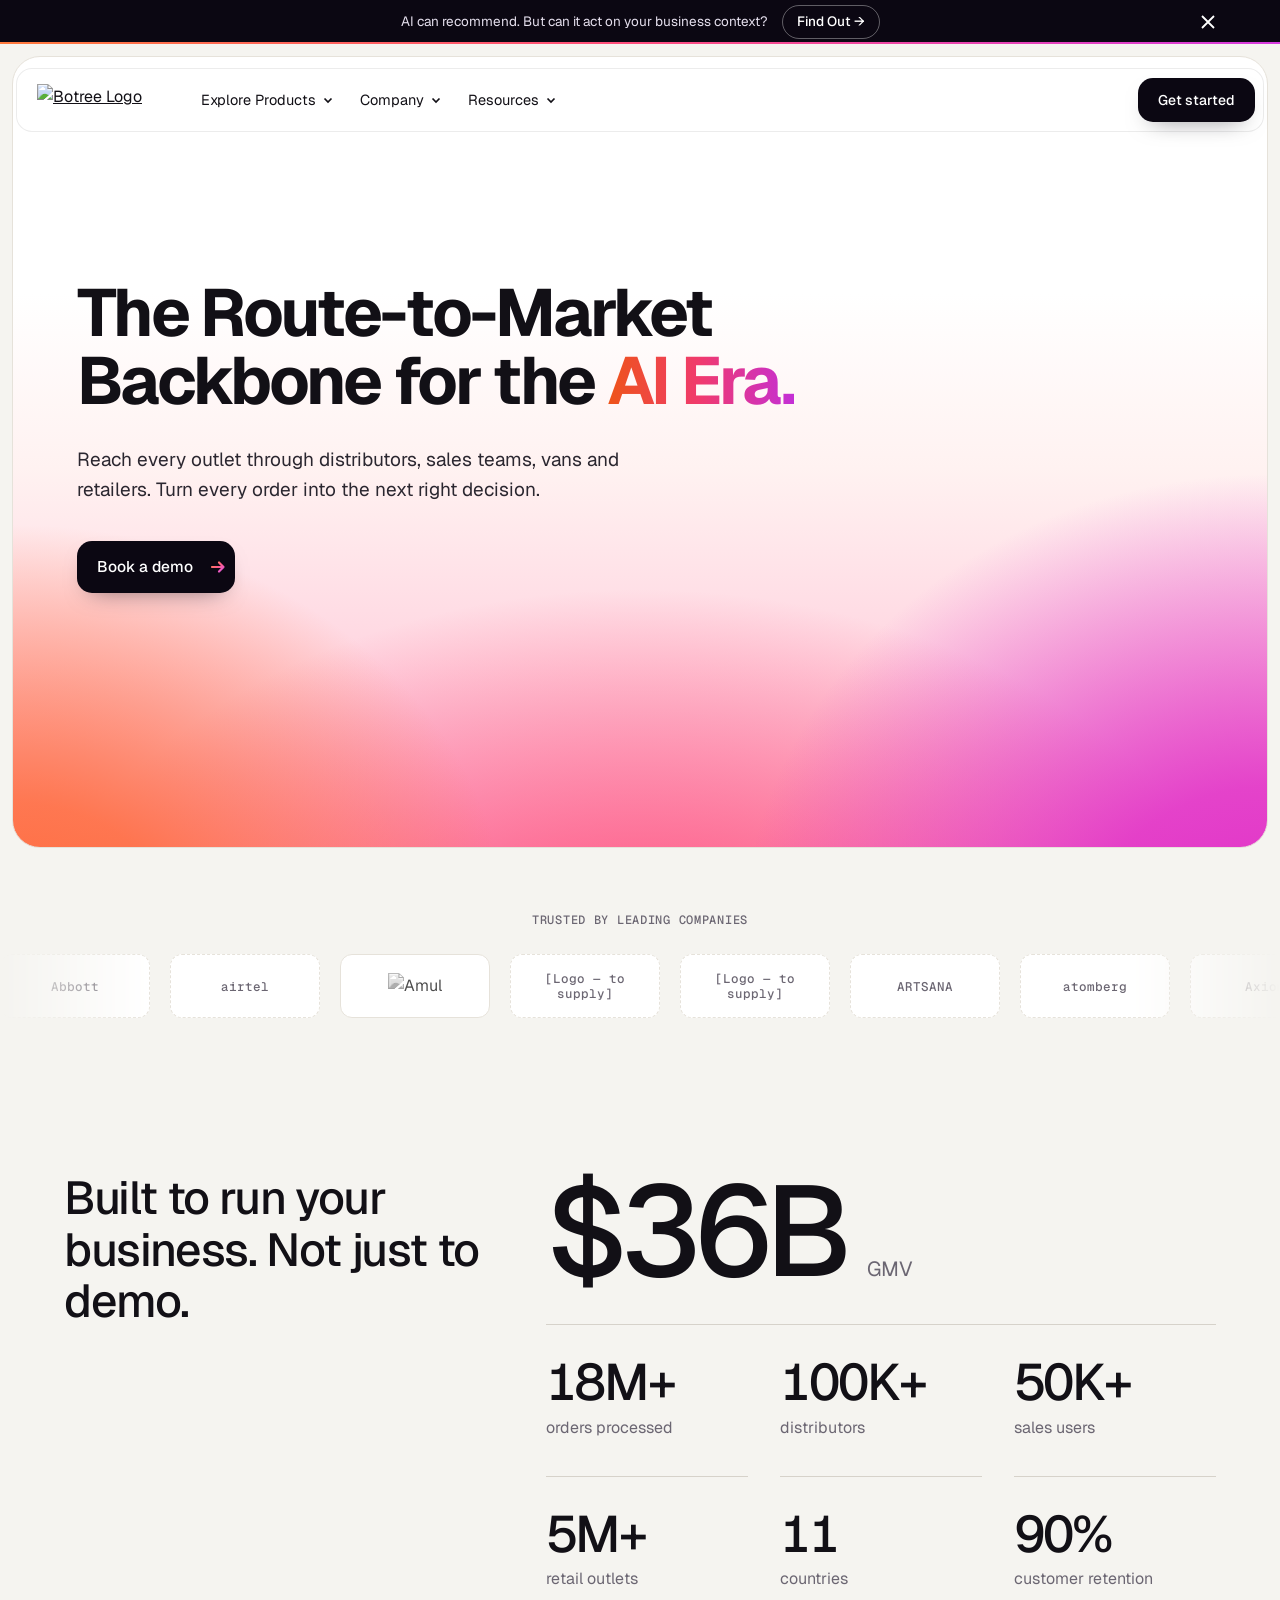
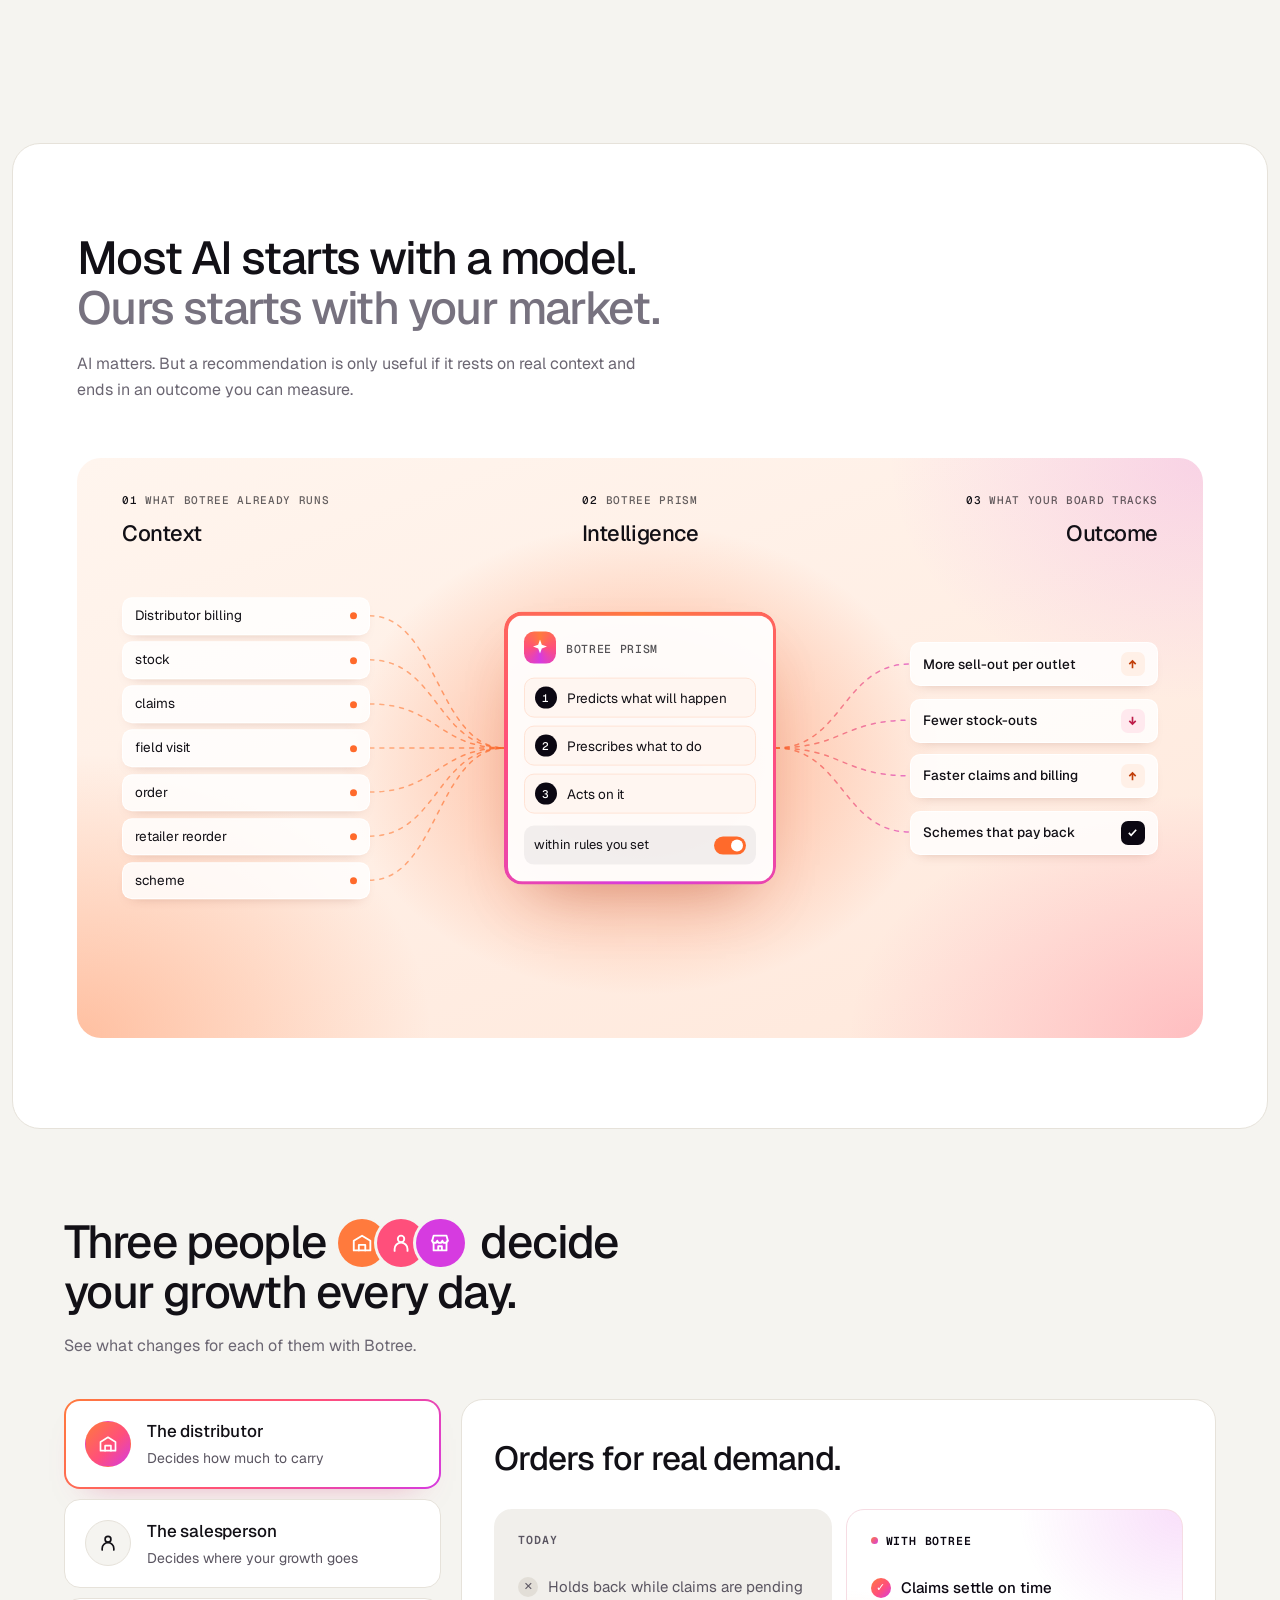
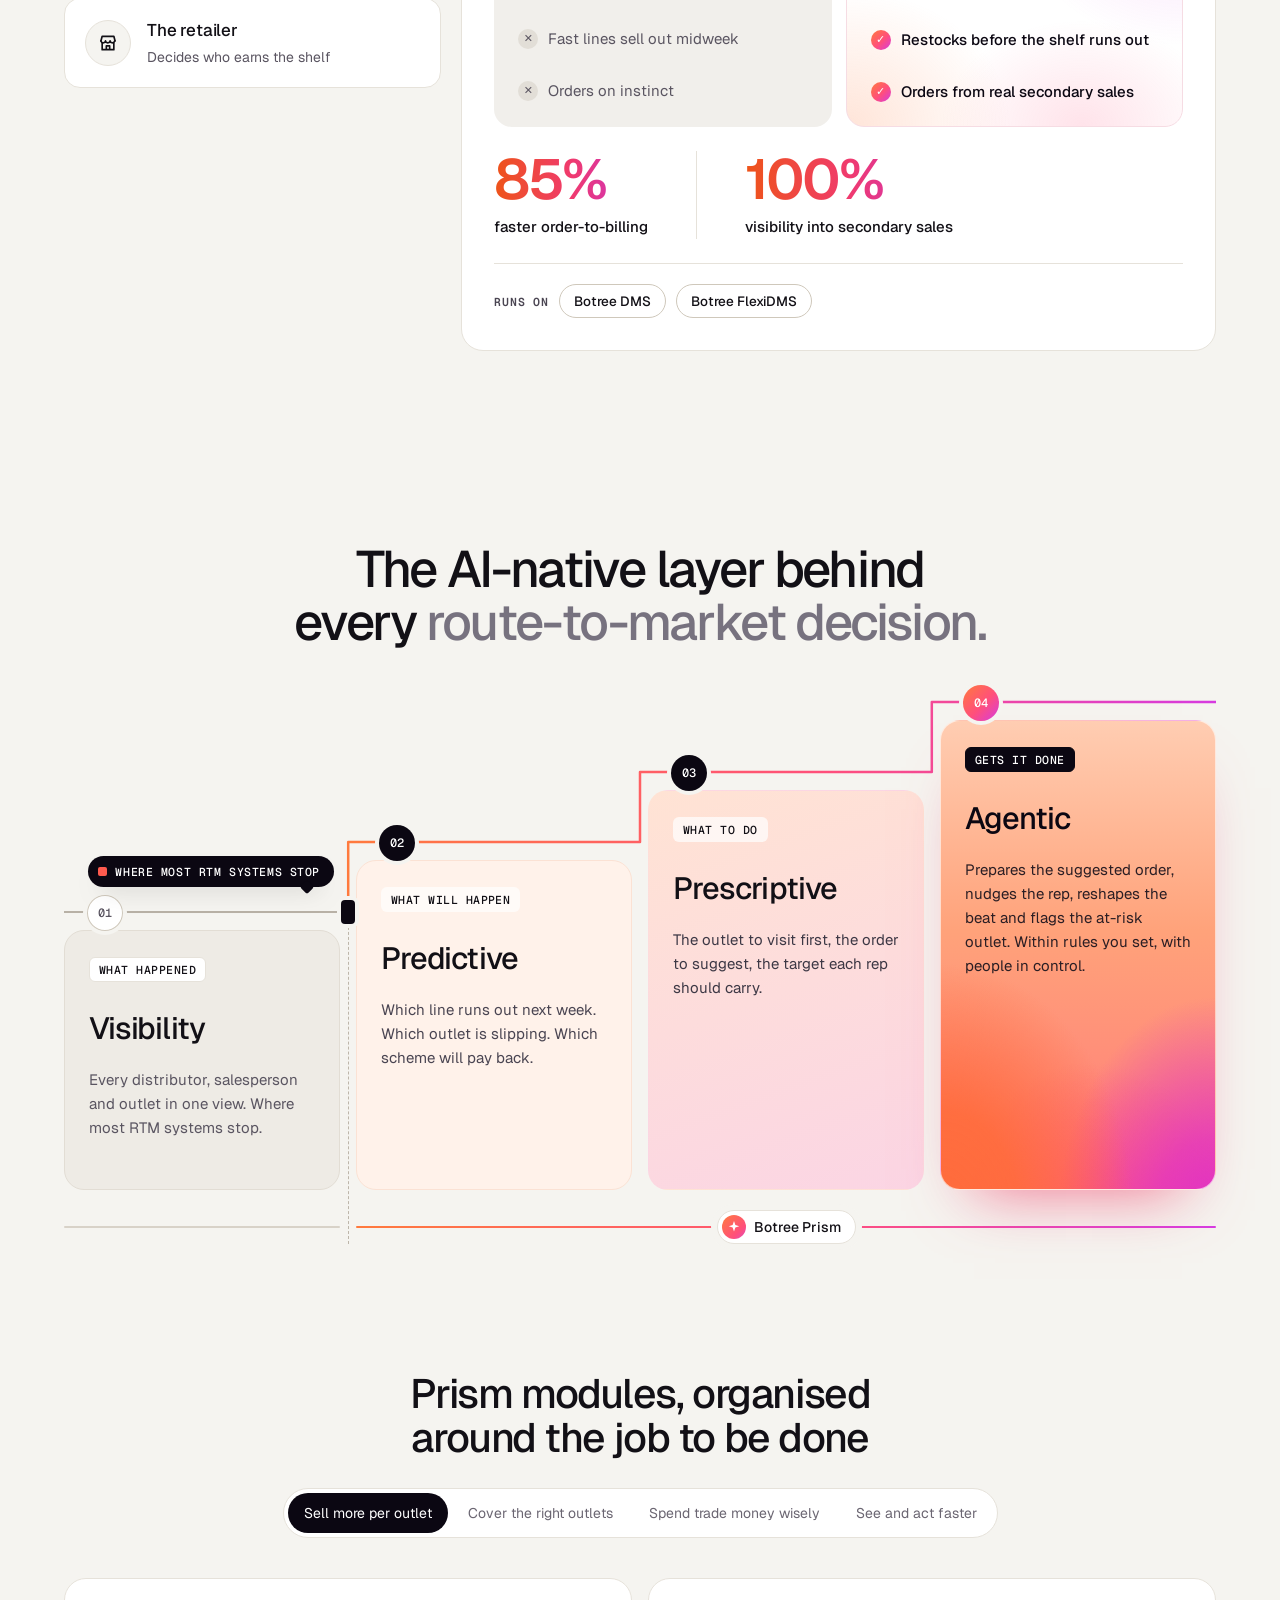
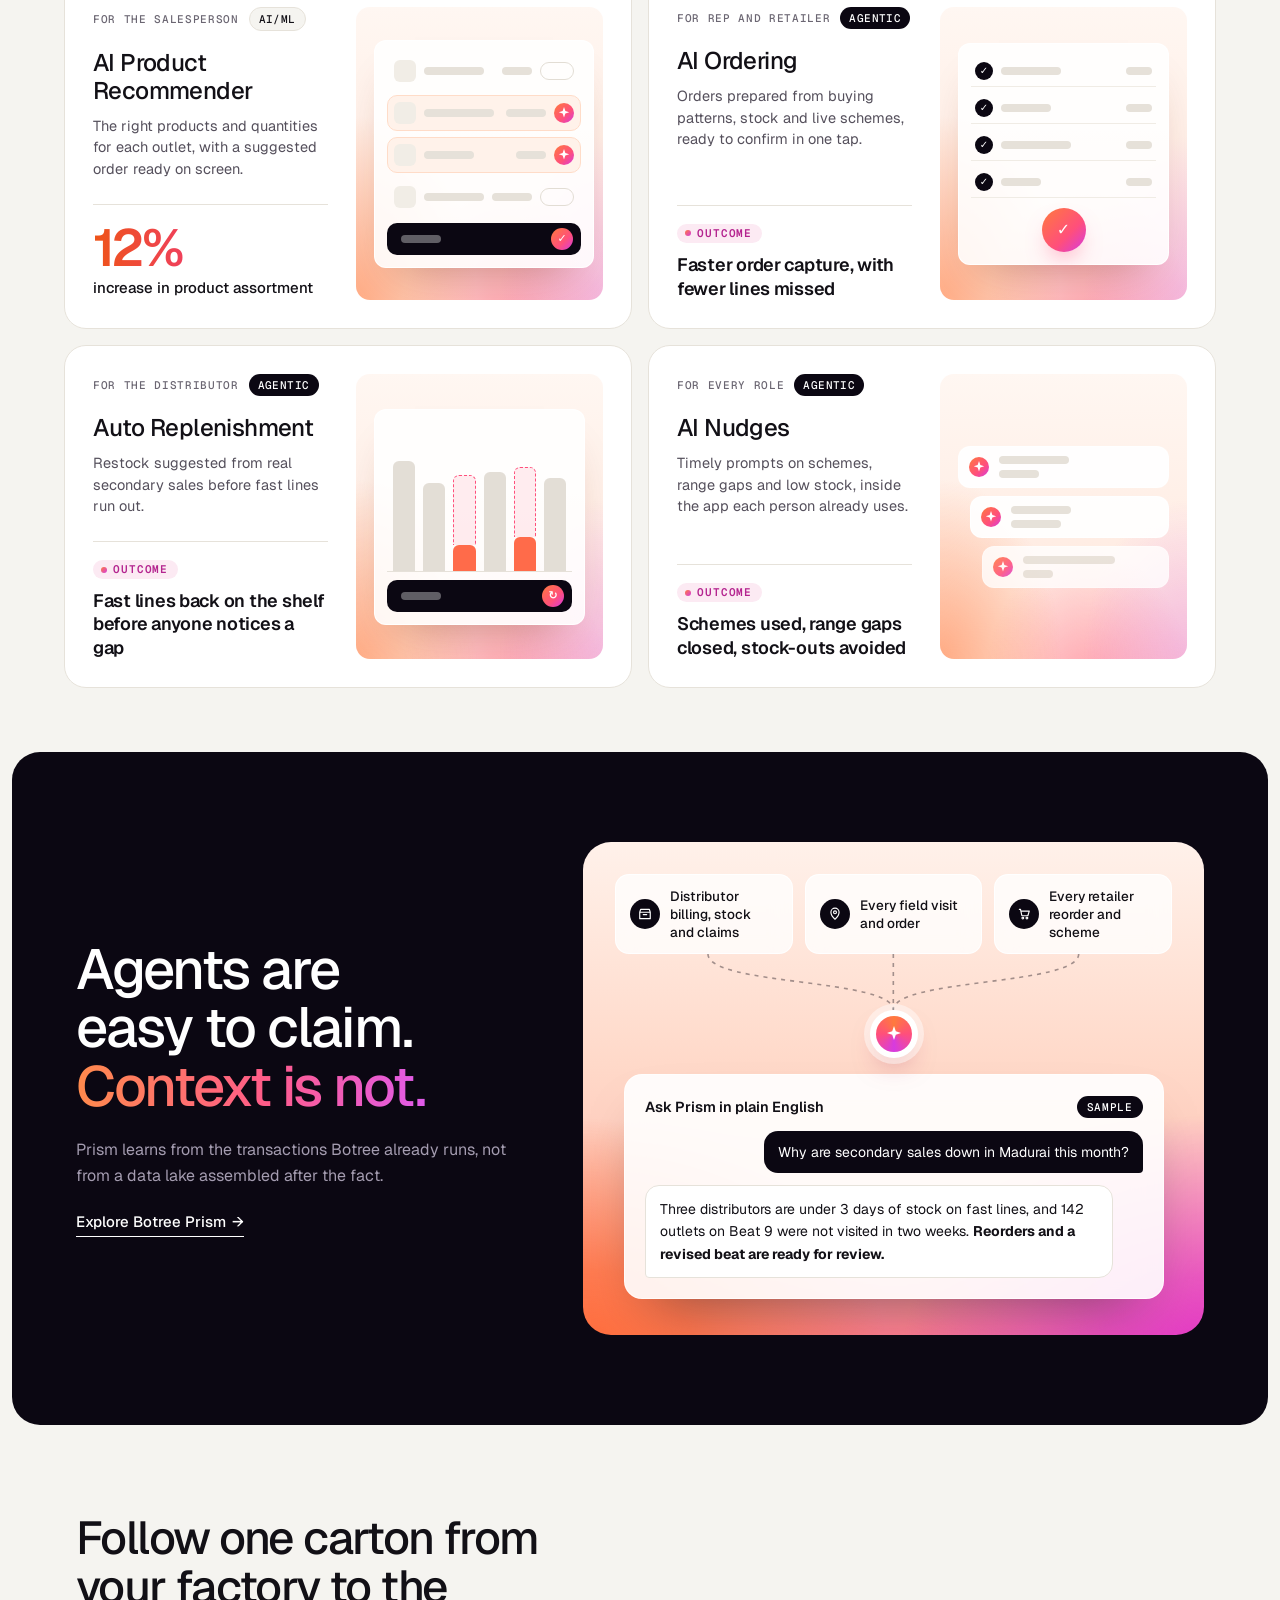
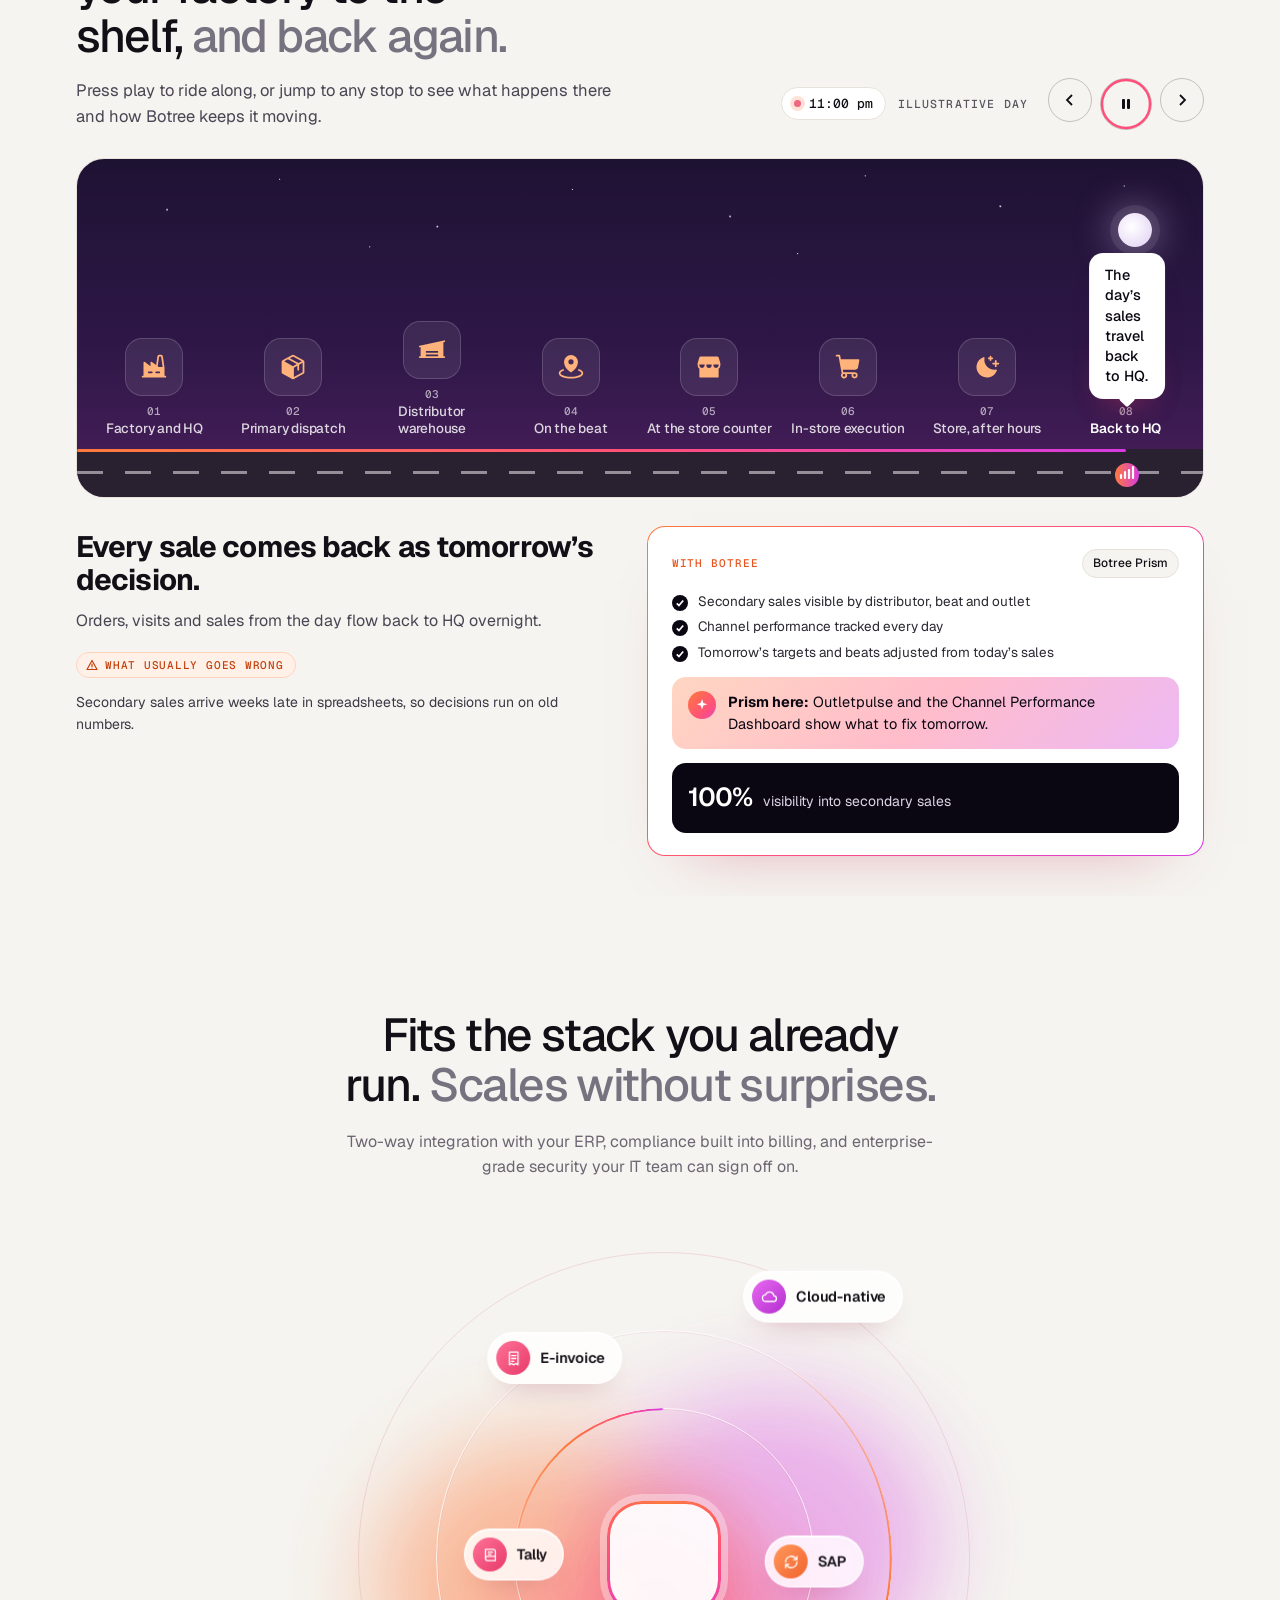
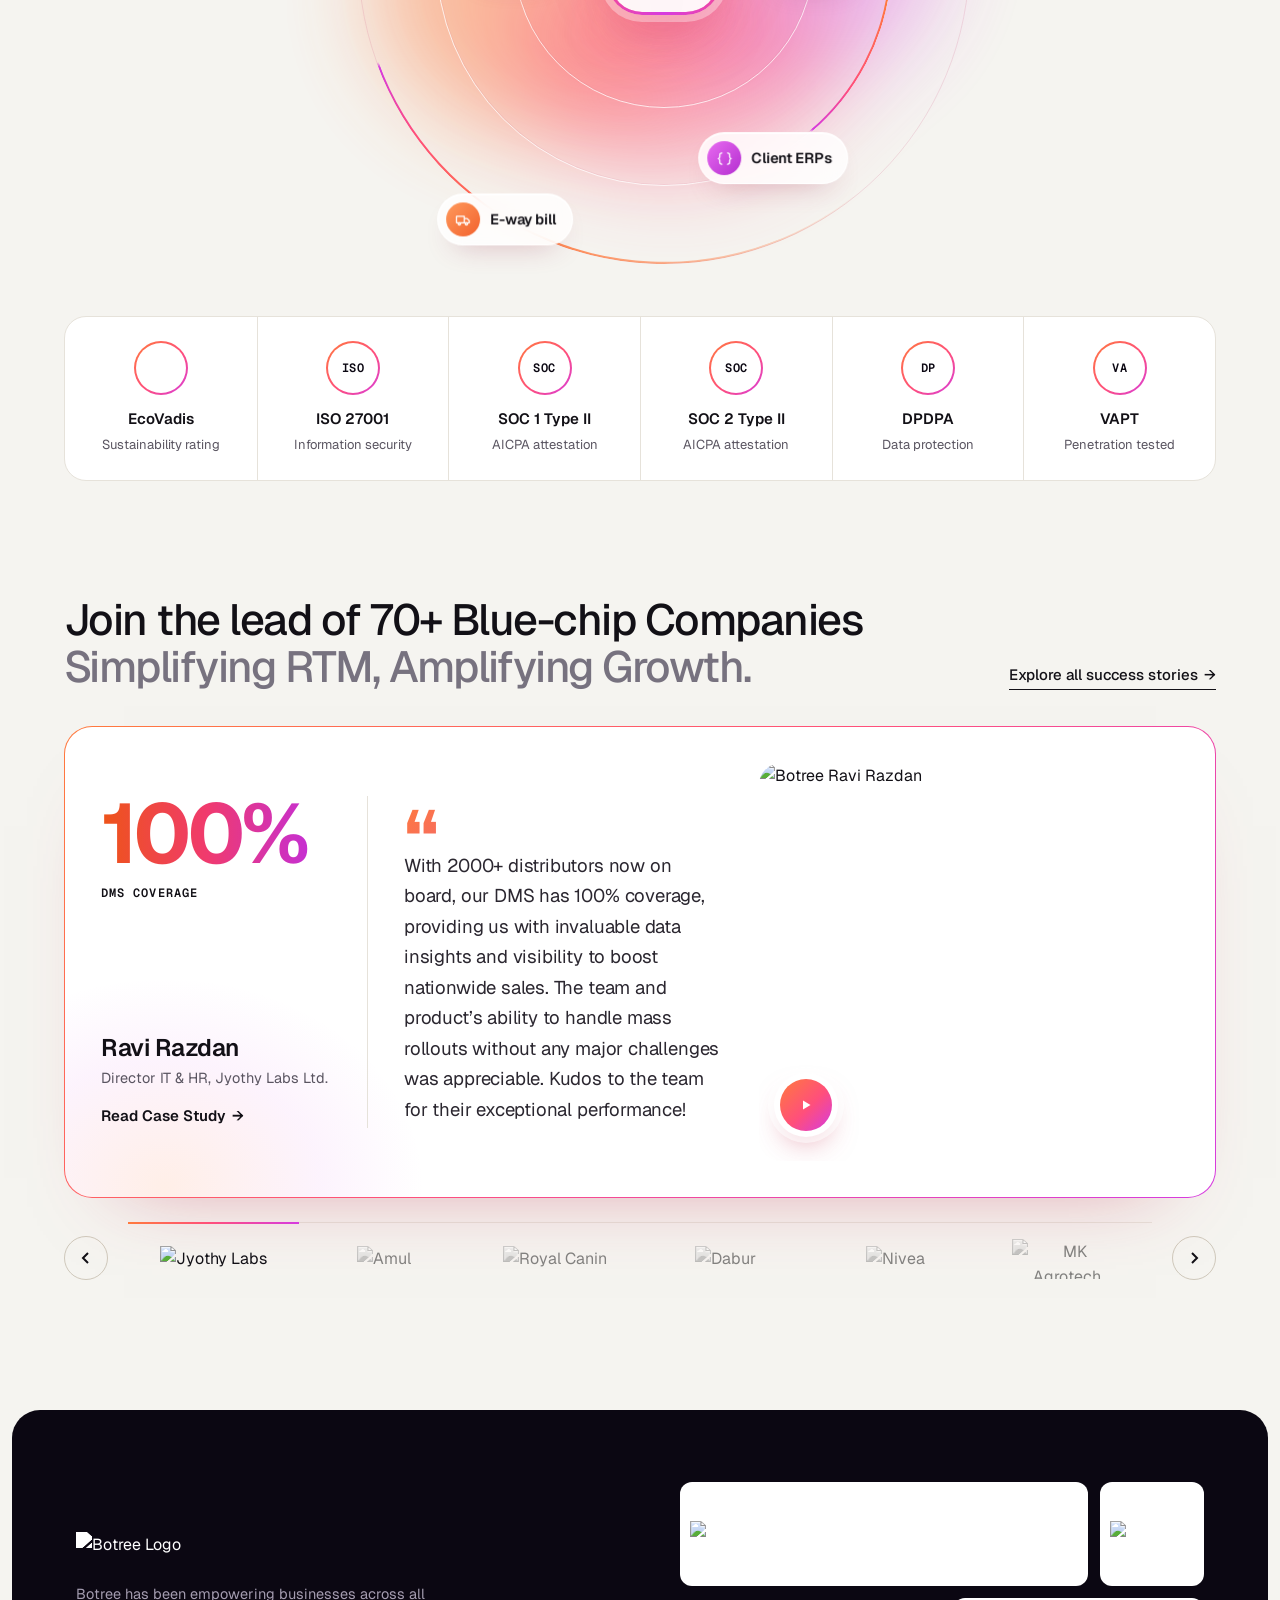
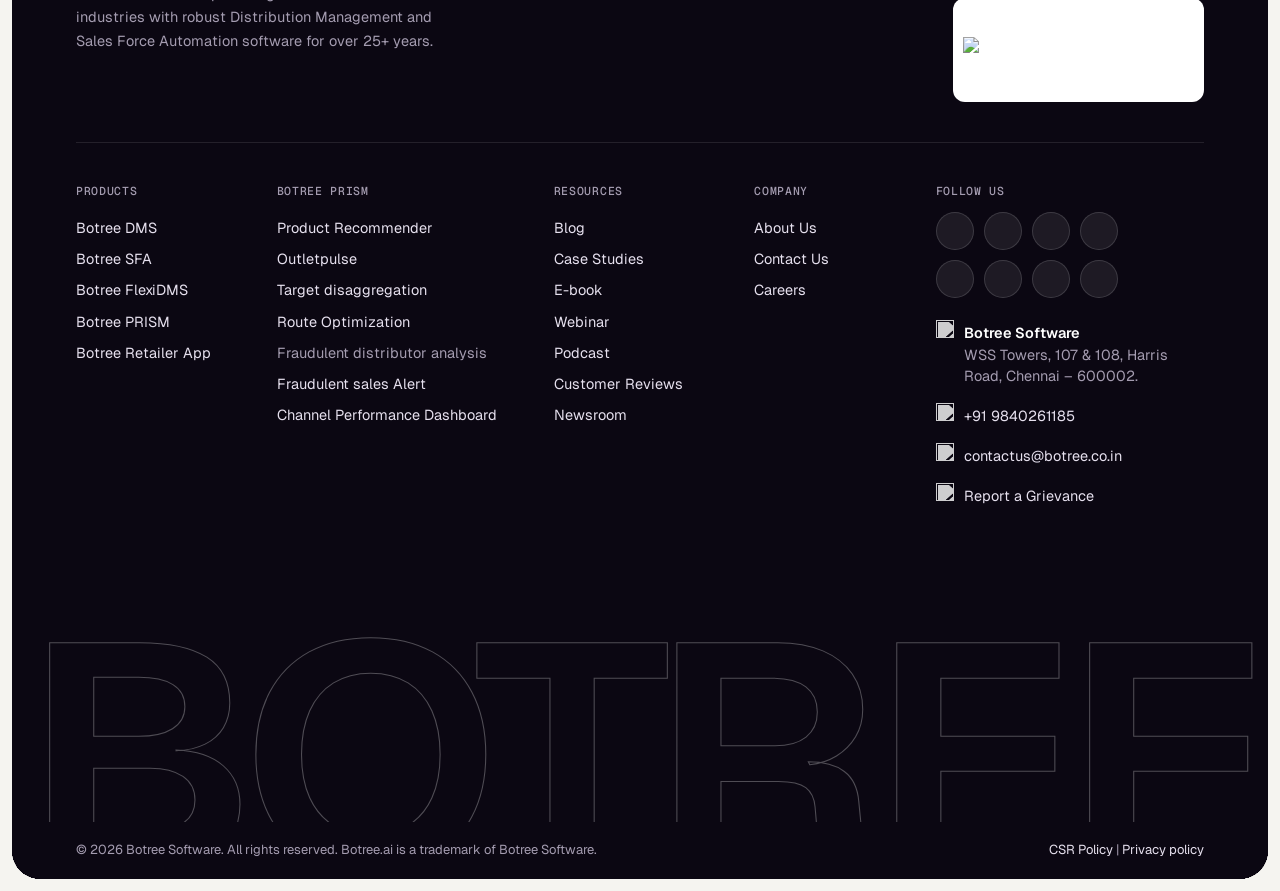
==== commit 6d538167: "Responsive tablet/mobile layouts and new CTA button styles - Tablet and mobile layouts for every red" ====
--- a/index.html
+++ b/index.html
@@ -13,10 +13,11 @@
 <link rel="preconnect" href="https://fonts.gstatic.com" crossorigin>
 <link href="https://fonts.googleapis.com/css2?family=Geist:wght@300..700&amp;family=Geist+Mono:wght@400..600&amp;display=swap" rel="stylesheet">
 <link rel="preconnect" href="https://cms.botree.ai">
-<link rel="stylesheet" href="styles.css?v=20261120170019">
+<link rel="stylesheet" href="styles.css?v=20261120172352">
 <script>document.documentElement.classList.add('js');</script>
 </head>
 <body>
+<svg width="0" height="0" style="position:absolute" aria-hidden="true" focusable="false"><defs><linearGradient id="ctaGrad" x1="0" y1="0" x2="1" y2="1"><stop offset="0" stop-color="#FF8A4C"/><stop offset=".5" stop-color="#FF5C8A"/><stop offset="1" stop-color="#E05BEA"/></linearGradient></defs></svg>
 <a class="skip-link" href="#main">Skip to content</a>
 
 <!-- Hello bar -->
@@ -45,7 +46,7 @@
         <svg aria-hidden="true" width="12" height="12" viewBox="0 0 12 12" fill="none" stroke="currentColor" stroke-width="1.7"><path d="M2.5 4.5L6 8l3.5-3.5"/></svg></button>
     </nav>
     <div class="header-cta">
-      <a class="btn btn-ink" href="https://www.botree.ai/get-started">Get started<span class="orb" aria-hidden="true"><svg width="16" height="16" viewBox="0 0 16 16" fill="none" stroke="currentColor" stroke-width="2.4" stroke-linecap="round" stroke-linejoin="round"><path d="M3 8h9.5M8.5 3.5L13 8l-4.5 4.5"/></svg></span></a>
+      <a class="btn btn-ink" href="https://www.botree.ai/get-started">Get started</a>
     </div>
     <button class="menu-toggle" type="button" aria-label="Open menu" aria-expanded="false" aria-controls="drawer">
       <svg aria-hidden="true" width="22" height="22" viewBox="0 0 22 22" fill="none" stroke="currentColor" stroke-width="1.8"><path d="M3 7h16M3 15h16"/></svg>
@@ -141,7 +142,7 @@
             <span class="fc-tag">Featured</span>
             <h5>Is Your RTM Ready to Think on Its Own?</h5>
             <p>Join us for an exclusive session as we break down how intelligent RTM systems are enabling faster decisions, better visibility, and more profitable growth.</p>
-            <a class="btn btn-light" href="https://www.botree.ai/webinar/is-your-rtm-ready-to-think-on-its-own">Get started<span class="orb" aria-hidden="true"><svg width="16" height="16" viewBox="0 0 16 16" fill="none" stroke="currentColor" stroke-width="2.4" stroke-linecap="round" stroke-linejoin="round"><path d="M3 8h9.5M8.5 3.5L13 8l-4.5 4.5"/></svg></span></a>
+            <a class="btn btn-light" href="https://www.botree.ai/webinar/is-your-rtm-ready-to-think-on-its-own">Get started</a>
           </div>
         </div>
       </div>
@@ -204,7 +205,7 @@
     </details>
   </div>
   <div class="drawer-foot">
-    <a class="btn btn-ink" href="https://www.botree.ai/get-started">Get started<span class="orb" aria-hidden="true"><svg width="16" height="16" viewBox="0 0 16 16" fill="none" stroke="currentColor" stroke-width="2.4" stroke-linecap="round" stroke-linejoin="round"><path d="M3 8h9.5M8.5 3.5L13 8l-4.5 4.5"/></svg></span></a>
+    <a class="btn btn-ink" href="https://www.botree.ai/get-started">Get started</a>
   </div>
 </div>
 
@@ -217,7 +218,7 @@
         <div class="hero-copy">
           <h1 class="display" id="hero-title">The Route-to-Market<br>Backbone for the <span class="brand-text">AI Era.</span></h1>
           <p class="lead">Reach every outlet through distributors, sales teams, vans and retailers. Turn every order into the next right decision.</p>
-          <a class="btn btn-ink" href="https://www.botree.ai/get-started">Book a demo<span class="orb" aria-hidden="true"><svg width="16" height="16" viewBox="0 0 16 16" fill="none" stroke="currentColor" stroke-width="2.4" stroke-linecap="round" stroke-linejoin="round"><path d="M3 8h9.5M8.5 3.5L13 8l-4.5 4.5"/></svg></span></a>
+          <a class="btn btn-ink btn-demo" href="https://www.botree.ai/get-started">Book a demo<span class="orb orb-bt" aria-hidden="true"><i class="a1"><svg viewBox="0 0 20 20" fill="none" stroke="currentColor" stroke-width="2.2" stroke-linecap="round" stroke-linejoin="round"><path d="M4 10h11.5M11 5.5l4.5 4.5-4.5 4.5"/></svg></i><i class="a2"><svg viewBox="0 0 20 20" fill="none" stroke="currentColor" stroke-width="2.2" stroke-linecap="round" stroke-linejoin="round"><path d="M4 10h11.5M11 5.5l4.5 4.5-4.5 4.5"/></svg></i></span></a>
         </div>
       </div>
     </section>
@@ -836,7 +837,7 @@
 </footer>
 
 <div class="sticky-cta" id="sticky-cta">
-  <a class="btn btn-ink" href="https://www.botree.ai/get-started">Book a demo<span class="orb" aria-hidden="true"><svg width="16" height="16" viewBox="0 0 16 16" fill="none" stroke="currentColor" stroke-width="2.4" stroke-linecap="round" stroke-linejoin="round"><path d="M3 8h9.5M8.5 3.5L13 8l-4.5 4.5"/></svg></span></a>
+  <a class="btn btn-ink btn-demo" href="https://www.botree.ai/get-started">Book a demo<span class="orb orb-bt" aria-hidden="true"><i class="a1"><svg viewBox="0 0 20 20" fill="none" stroke="currentColor" stroke-width="2.2" stroke-linecap="round" stroke-linejoin="round"><path d="M4 10h11.5M11 5.5l4.5 4.5-4.5 4.5"/></svg></i><i class="a2"><svg viewBox="0 0 20 20" fill="none" stroke="currentColor" stroke-width="2.2" stroke-linecap="round" stroke-linejoin="round"><path d="M4 10h11.5M11 5.5l4.5 4.5-4.5 4.5"/></svg></i></span></a>
 </div>
 
 <dialog class="video-modal" id="video-modal" aria-label="Customer story video">
@@ -846,6 +847,6 @@
   <div class="video-frame" id="video-frame"></div>
 </dialog>
 
-<script src="script.js?v=20261120170019" defer></script>
+<script src="script.js?v=20261120172352" defer></script>
 </body>
 </html>
--- a/styles.css
+++ b/styles.css
@@ -2755,3 +2755,240 @@
 /* Prism tile: no white ring on the logo; lighter diagonal (135°) brand gradient */
 .jr-prism .fd-badge { box-shadow: none; }
 .jr-prism { background: linear-gradient(135deg, #FFD6C2 0%, #FFBCCB 50%, #EDB9F4 100%); }
+
+/* ==========================================================================
+   RESPONSIVE — tablet (≤1023px) and mobile (≤720px) for the redesigned sections
+   ========================================================================== */
+html, body { overflow-x: clip; }
+.f-body { padding-inline: var(--side); }
+
+@media (max-width: 1023px) {
+  /* Hero */
+  .hero.hero-light { min-height: 0; padding-bottom: 140px; }
+
+  /* Most AI starts — flow diagram becomes a vertical flow: Context → Prism → Outcome */
+  .fd { height: auto; display: flex; flex-direction: column; gap: 14px; padding: 24px 20px 28px; }
+  .fd-lines { display: none; }
+  .fd-head, .fd-head-l, .fd-head-c, .fd-head-r { position: static; width: auto; text-align: left; }
+  .fd-head-l { order: 1; } .fd-in { order: 2; } .fd-head-c { order: 3; } .fd-core { order: 4; } .fd-head-r { order: 5; } .fd-out { order: 6; }
+  .fd-head-c, .fd-head-r { margin-top: 10px; }
+  .fd-in, .fd-out { position: static; width: auto; inset: auto; }
+  .fd-in li, .fd-out li { position: static; transform: none; top: auto !important; }
+  .fd-in { display: flex; flex-wrap: wrap; gap: 8px; }
+  .fd-in button { width: auto; }
+  .fd-out { display: grid; gap: 8px; }
+  .fd-core { position: relative; left: auto; top: auto; width: auto; transform: none; }
+
+  /* Three people */
+  .tw-grid { grid-template-columns: 1fr; }
+  .tw-list { grid-auto-flow: column; grid-auto-columns: minmax(240px, 1fr); overflow-x: auto; scrollbar-width: none; padding-bottom: 4px; }
+  .tw-list::-webkit-scrollbar { display: none; }
+
+  /* AI-native staircase → stacked levels */
+  .sx { margin-top: 32px; }
+  .sx-line, .sx-wall, .sx-rail { display: none; }
+  .sx-steps { height: auto; grid-template-columns: repeat(2, minmax(0, 1fr)); align-items: stretch; gap: 14px; }
+  .sx-step { height: auto; }
+  .s1 .sx-card, .s2 .sx-card, .s3 .sx-card, .s4 .sx-card { height: auto; min-height: 220px; }
+  .sx-num { position: static; margin-bottom: 4px; box-shadow: none; }
+  .sx-stop { position: static; display: inline-flex; margin-bottom: 14px; }
+  .sx-stop::after { content: none; }
+
+  /* Prism modules: one card per row */
+  .pf.pf4 { grid-template-columns: 1fr; }
+
+  /* Agents: stack copy over the panel */
+  .agx-grid { grid-template-columns: 1fr; gap: 32px; }
+
+  /* Journey */
+  .jh-top { grid-template-columns: 1fr; gap: 20px; align-items: start; }
+  .jh-ctrl { justify-content: space-between; flex-wrap: wrap; gap: 12px; }
+  .jr-detail { grid-template-columns: 1fr; gap: 24px; }
+  .jr .tl-btn .lbl { font-size: 12px; }
+
+  /* Integration orbit → glowing core + a grid of integration cards */
+  .ox-stage { width: auto; height: auto; margin-top: 24px; padding-top: 190px; }
+  .ox-orbits, .ox-svg { display: none; }
+  .ox-aura { left: 50%; top: 90px; width: 420px; height: 260px; }
+  .ox-core { left: 50%; top: 90px; }
+  .ox-nodes { position: relative; z-index: 3; display: grid; grid-template-columns: repeat(3, minmax(0, 1fr)); gap: 12px; }
+  .ox-node { position: static; transform: none !important; width: auto; border-radius: 18px; align-items: flex-start; padding: 14px; }
+  .ox-node small { max-width: none; max-height: none; opacity: 1; white-space: normal; margin-top: 4px; }
+  .ox-node strong { white-space: normal; }
+  .ox-stage[data-hot] .ox-node:not(:hover):not(:focus) { opacity: 1; }
+  .ox-badges { grid-template-columns: repeat(3, minmax(0, 1fr)); gap: 1px; background: var(--line); }
+  .ox-badges li { background: #fff; }
+  .ox-badges li + li { border-left: 0; }
+
+  /* Testimonials */
+  .t-slide { grid-template-columns: 1fr; gap: 28px; }
+  .t-photo { max-width: 420px; width: 100%; }
+}
+
+@media (max-width: 720px) {
+  .hero.hero-light { padding-bottom: 96px; }
+  .hero.hero-light .display { font-size: clamp(38px, 10.4vw, 52px); }
+
+  .sx-steps { grid-template-columns: 1fr; }
+  .s1 .sx-card, .s2 .sx-card, .s3 .sx-card, .s4 .sx-card { min-height: 0; }
+
+  .tw-table { grid-template-columns: 1fr; }
+  .tw-col { grid-template-rows: 40px; grid-auto-rows: auto; }
+  .tw-td { padding-block: 10px; line-height: 1.4; }
+  .tw-metrics { flex-wrap: wrap; gap: 20px; }
+  .tw-metric { border-right: 0; margin-right: 0; padding-right: 0; }
+
+  /* Prism module card: copy, then widget, then outcome */
+  .pf4 .pf-card { grid-template-columns: 1fr; grid-template-areas: "copy" "ui" "proof"; gap: 18px; padding: 22px; }
+  .pf4 .pf-ui { min-height: 220px; }
+  .pf4 .pf-proof { margin-top: 0; }
+  .pf4 .pf-copy h3 { margin-top: 12px; }
+
+  .agx-ctx { grid-template-columns: 1fr; }
+  .agx-wires { height: 36px; }
+  .agx-stage { padding: 20px; }
+
+  /* Journey: compact road — numbered tiles, the caption and details tell the story */
+  .jh-ctrl .illus { display: none; }
+  .jr-stage { height: 250px; border-radius: 22px; }
+  .jr #stops { top: 128px; bottom: 44px; padding: 0 2px; }
+  .jr .tl-btn { padding-bottom: 8px; gap: 4px; }
+  .jr-tile { width: 34px; height: 34px; border-radius: 11px; }
+  .jr .jr-scene { width: 18px; height: 18px; }
+  .jr .tl-btn .lbl { display: none; }
+  .jr .tl-stop.active .jr-tile { transform: translateY(-3px) scale(1.1); }
+  .jr-road { height: 44px; }
+  .jr .jr-vehicle { transform: translateX(-50%) scale(.75); transform-origin: bottom center; bottom: 4px; }
+  .jr-caption { top: 56px; max-width: 250px; font-size: 13px; padding: 10px 12px; }
+  .jr-sun { width: 26px; height: 26px; margin-left: -13px; }
+  .jr-with { padding: 18px; }
+
+  .ox-stage { padding-top: 170px; }
+  .ox-aura { width: 320px; height: 220px; top: 80px; }
+  .ox-core { top: 80px; width: 92px; height: 92px; border-radius: 28px; }
+  .ox-nodes { grid-template-columns: 1fr 1fr; gap: 10px; }
+  .ox-node { flex-direction: column; gap: 10px; }
+  .ox-badges { grid-template-columns: repeat(2, minmax(0, 1fr)); }
+
+  /* Testimonials: stat, quote, person, link in one column */
+  #t-slides { padding: 22px; border-radius: 22px; }
+  .t-copy { grid-template-columns: 1fr; grid-template-areas: "tag" "quote" "who" "link"; gap: 18px; }
+  .t-copy blockquote { padding: 0; border-left: 0; font-size: 17px; }
+  .t-num { font-size: 64px; }
+  .t-copy .who { padding-bottom: 0; }
+  .t-copy .who strong { font-size: 21px; }
+  .t-nav { flex-wrap: wrap; gap: 14px; }
+  .t-nav > .t-arrow { order: 2; }
+  .t-logos { order: 1; }
+
+  .t-head { flex-direction: column; align-items: flex-start; gap: 14px; }
+}
+@media (max-width: 720px) {
+  .t-logos { -webkit-mask-image: linear-gradient(90deg, #000 85%, transparent); mask-image: linear-gradient(90deg, #000 85%, transparent); }
+  .t-nav { justify-content: center; }
+  .f-certs { gap: 10px; flex-wrap: wrap; }
+  .f-certs span { height: 64px; }
+  .f-certs img { max-height: 46px; }
+}
+
+/* CTA buttons: Botree icon instead of an arrow */
+.btn .orb.orb-mark { background: #fff; box-shadow: inset 0 0 0 1px rgba(11, 7, 18, .06); }
+.orb-mark i { display: block; width: 17px; height: 19px; background: url("https://cms.botree.ai/wp-content/uploads/2025/06/botree_logo.svg") left center / auto 100% no-repeat; transition: transform .35s cubic-bezier(.34, 1.56, .64, 1); }
+.btn:hover .orb-mark i { transform: translateY(-2px) scale(1.08); }
+@media (prefers-reduced-motion: reduce) { .orb-mark i { transition: none; } }
+
+/* ==========================================================
+   CTA buttons — premium black pill + Botree-mark arrow (two chevrons, 45°)
+   ========================================================== */
+.btn-ink { background: var(--ink); color: #fff; padding-left: 22px; gap: 14px;
+  box-shadow: inset 0 1px 0 rgba(255, 255, 255, .14), 0 10px 24px -14px rgba(11, 7, 18, .7);
+  transition: transform .25s var(--ease), box-shadow .25s var(--ease), background-color .25s; }
+.btn-ink:hover { background: #1A1220; transform: translateY(-1px); box-shadow: inset 0 1px 0 rgba(255, 255, 255, .18), 0 16px 30px -14px rgba(214, 59, 120, .55); }
+.btn-ink:active { transform: translateY(0) scale(.98); }
+
+.btn .orb.orb-bt { position: relative; overflow: hidden; color: #fff; box-shadow: none;
+  background: linear-gradient(135deg, #FF7A3D 0%, #FF4F7B 55%, #D63BE0 100%); }
+.orb-bt i { position: absolute; inset: 0; display: grid; place-items: center; }
+.orb-bt svg { width: 17px; height: 17px; transform: rotate(45deg); }
+.orb-bt .a2 { transform: translate(-130%, 130%); }
+@media (prefers-reduced-motion: no-preference) {
+  .orb-bt i { transition: transform .45s cubic-bezier(.65, 0, .35, 1); }
+  .btn:hover .orb-bt .a1 { transform: translate(130%, -130%); }
+  .btn:hover .orb-bt .a2 { transform: translate(0, 0); transition-delay: .06s; }
+}
+.btn:hover .orb svg { transform: rotate(45deg); }
+.orb-bt svg { width: 19px; height: 19px; }
+
+/* CTA v3 — single → arrow, slide-through micro-interaction, 20px corners */
+.btn-ink, .btn-light { border-radius: 20px; }
+.btn .orb.orb-bt { border-radius: 13px; }
+.orb-bt svg, .btn:hover .orb svg { width: 18px; height: 18px; transform: none; }
+.orb-bt .a2 { transform: translateX(-140%); }
+@media (prefers-reduced-motion: no-preference) {
+  .orb-bt i { transition: transform .4s cubic-bezier(.65, 0, .35, 1); }
+  .btn:hover .orb-bt .a1 { transform: translateX(140%); }
+  .btn:hover .orb-bt .a2 { transform: translateX(0); transition-delay: .05s; }
+}
+
+/* CTA v4 — 15px corners; on hover the arrow box rotates and the arrow turns up (→ to ↗) */
+.btn-ink, .btn-light { border-radius: 15px; }
+.btn .orb.orb-bt { border-radius: 11px; overflow: visible; transition: transform .45s cubic-bezier(.34, 1.56, .64, 1); }
+.orb-bt .a2 { display: none; }
+.orb-bt .a1, .btn:hover .orb-bt .a1 { transform: none; transition: none; }
+@media (prefers-reduced-motion: no-preference) {
+  .btn:hover .orb.orb-bt { transform: rotate(-45deg); }
+  .btn:active .orb.orb-bt { transform: rotate(-45deg) scale(.92); }
+}
+
+/* CTA v5 — 10px corners, no motion; arrow only on Book a demo */
+.btn-ink, .btn-light { border-radius: 10px; transition: background-color .2s; }
+.btn-ink:hover, .btn-ink:active { transform: none; box-shadow: inset 0 1px 0 rgba(255, 255, 255, .14), 0 10px 24px -14px rgba(11, 7, 18, .7); }
+.btn .orb.orb-bt { border-radius: 7px; transition: none; }
+.btn:hover .orb.orb-bt, .btn:active .orb.orb-bt { transform: none; }
+.btn-ink:not(:has(.orb)) { padding-inline: 20px; }
+
+/* Book a demo — white button, dark text, black arrow tile */
+.btn.btn-demo { background: #fff; color: var(--ink); border: 1px solid rgba(11, 7, 18, .08); padding-left: 20px; gap: 14px;
+  box-shadow: 0 1px 2px rgba(11, 7, 18, .06), 0 12px 28px -16px rgba(11, 7, 18, .35); }
+.btn.btn-demo:hover, .btn.btn-demo:active { background: #fff; transform: none; box-shadow: 0 1px 2px rgba(11, 7, 18, .06), 0 12px 28px -16px rgba(11, 7, 18, .35); }
+.btn-demo .orb.orb-bt { background: var(--ink); color: #fff; }
+
+/* Book a demo — option 2: black fill + orange → purple gradient border, gradient arrow */
+.btn.btn-demo, .btn.btn-demo:hover, .btn.btn-demo:active {
+  color: #fff; border: 1.5px solid transparent;
+  background: linear-gradient(var(--ink), var(--ink)) padding-box, linear-gradient(135deg, #FF7A3D 0%, #FF4F7B 50%, #D63BE0 100%) border-box;
+  box-shadow: 0 12px 28px -16px rgba(214, 59, 120, .55);
+}
+.btn-demo .orb.orb-bt { background: none; width: 22px; height: 22px; }
+.btn-demo .orb-bt svg { width: 20px; height: 20px; stroke: url(#ctaGrad); }
+
+/* CTA v6 — 15px corners; Book a demo fills with the brand gradient on hover */
+.btn-ink, .btn-light, .btn.btn-demo { border-radius: 15px; }
+.btn.btn-demo { position: relative; overflow: hidden; isolation: isolate; }
+.btn.btn-demo::before { content: ""; position: absolute; inset: 0; z-index: -1; border-radius: inherit;
+  background: linear-gradient(110deg, #FF7A3D 0%, #FF4F7B 50%, #D63BE0 100%);
+  transform: scaleX(0); transform-origin: left center; }
+.btn-demo .orb-bt svg { transition: transform .3s var(--ease); }
+.btn.btn-demo:hover { box-shadow: 0 16px 34px -14px rgba(224, 60, 120, .7); }
+.btn.btn-demo:hover .orb-bt svg { stroke: #fff; transform: translateX(4px); }
+.btn.btn-demo:focus-visible { outline: 2px solid #FF4F7B; outline-offset: 3px; }
+@media (prefers-reduced-motion: no-preference) {
+  .btn.btn-demo::before { transition: transform .45s cubic-bezier(.65, 0, .35, 1); }
+  .btn.btn-demo { transition: box-shadow .3s var(--ease); }
+}
+.btn.btn-demo:hover::before { transform: scaleX(1); }
+.btn.btn-demo::before { inset: -2px; }
+.btn.btn-demo:hover { background: linear-gradient(var(--ink), var(--ink)) padding-box, linear-gradient(110deg, #FF7A3D 0%, #FF4F7B 50%, #D63BE0 100%) border-box; }
+
+/* CTA v7 — no border; gradient painted on the button itself (no seams); same hover on Get started + Book a demo */
+.btn.btn-ink, .btn.btn-demo, .btn.btn-ink:hover, .btn.btn-demo:hover, .btn.btn-ink:active, .btn.btn-demo:active {
+  border: 0; color: #fff; border-radius: 15px; overflow: hidden;
+  background: linear-gradient(110deg, #FF7A3D 0%, #FF4F7B 50%, #D63BE0 100%) left center / 0% 100% no-repeat, var(--ink);
+  box-shadow: 0 10px 24px -14px rgba(11, 7, 18, .6);
+}
+.btn.btn-demo::before { content: none; }
+.btn.btn-ink:hover, .btn.btn-demo:hover { background-size: 100% 100%, auto; box-shadow: 0 16px 34px -14px rgba(224, 60, 120, .65); }
+@media (prefers-reduced-motion: no-preference) {
+  .btn.btn-ink, .btn.btn-demo { transition: background-size .45s cubic-bezier(.65, 0, .35, 1), box-shadow .3s var(--ease); }
+}
+.btn.btn-ink:focus-visible { outline: 2px solid #FF4F7B; outline-offset: 3px; }
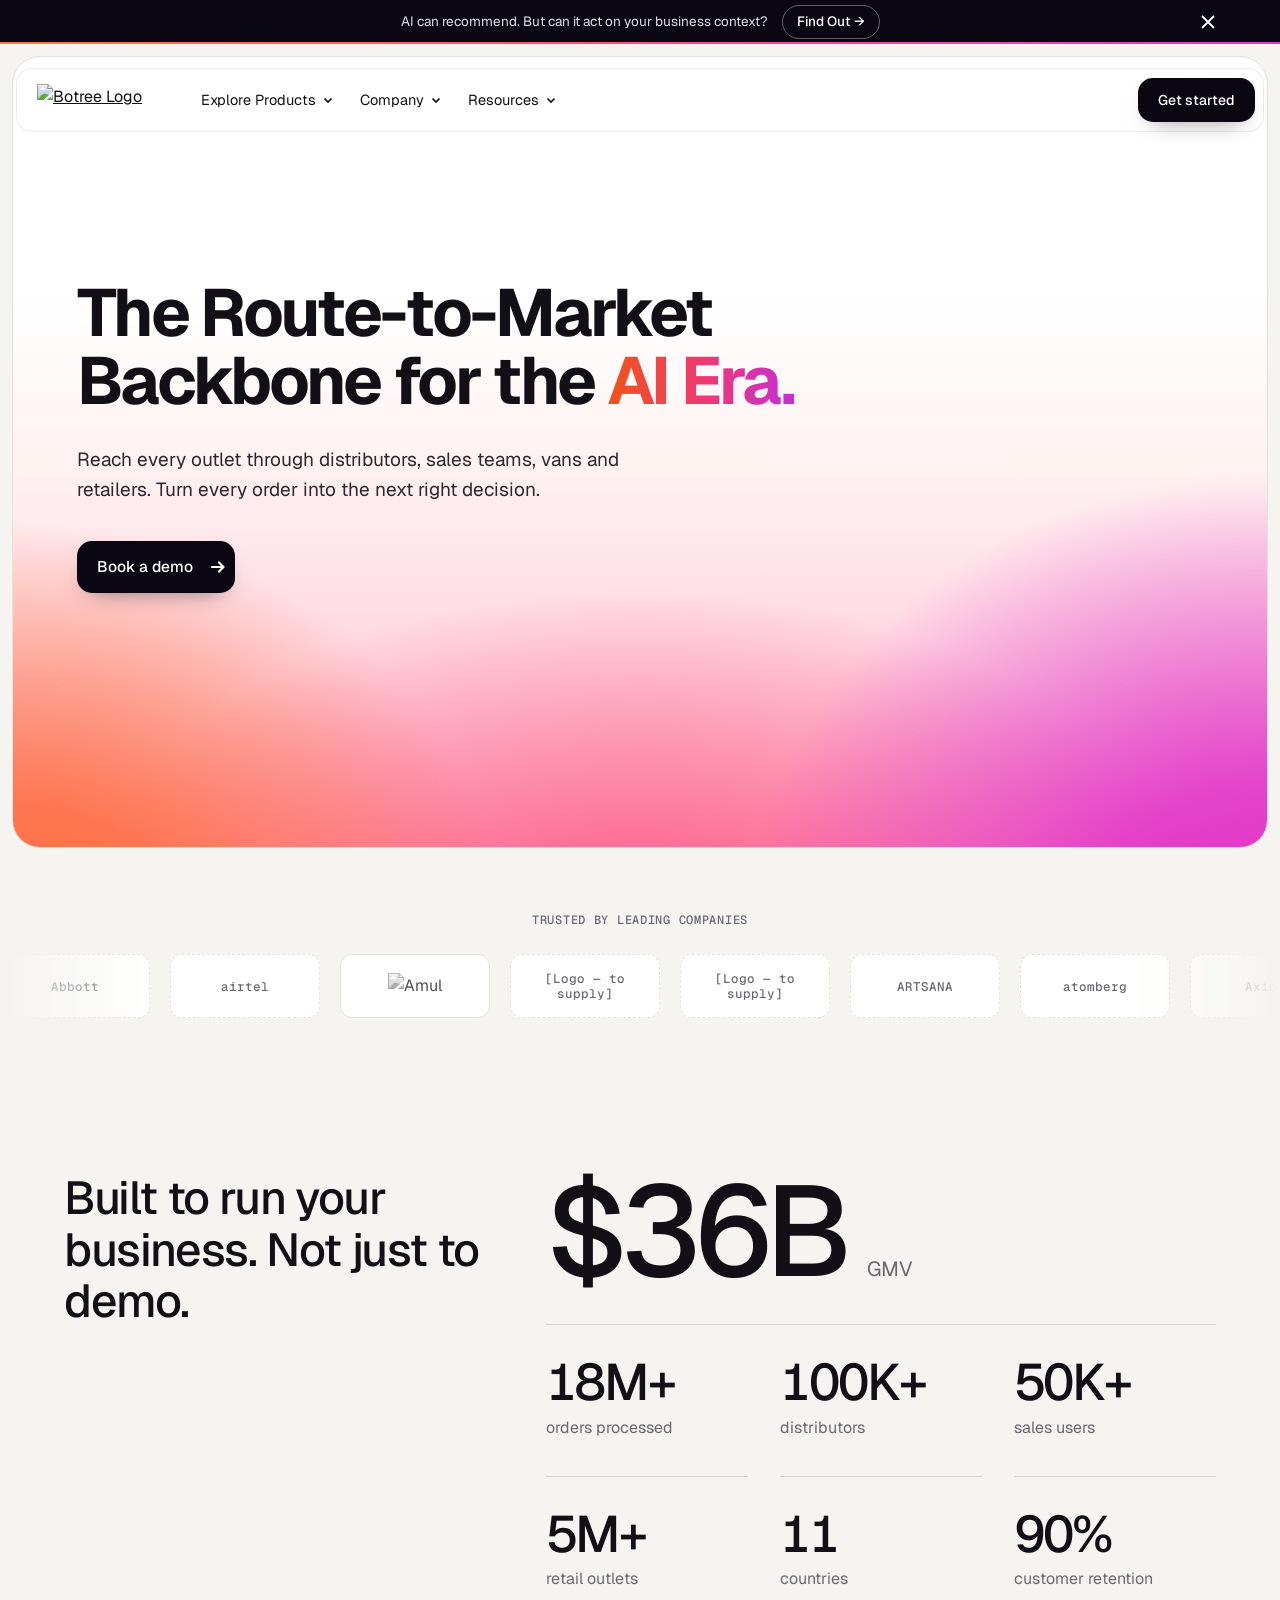
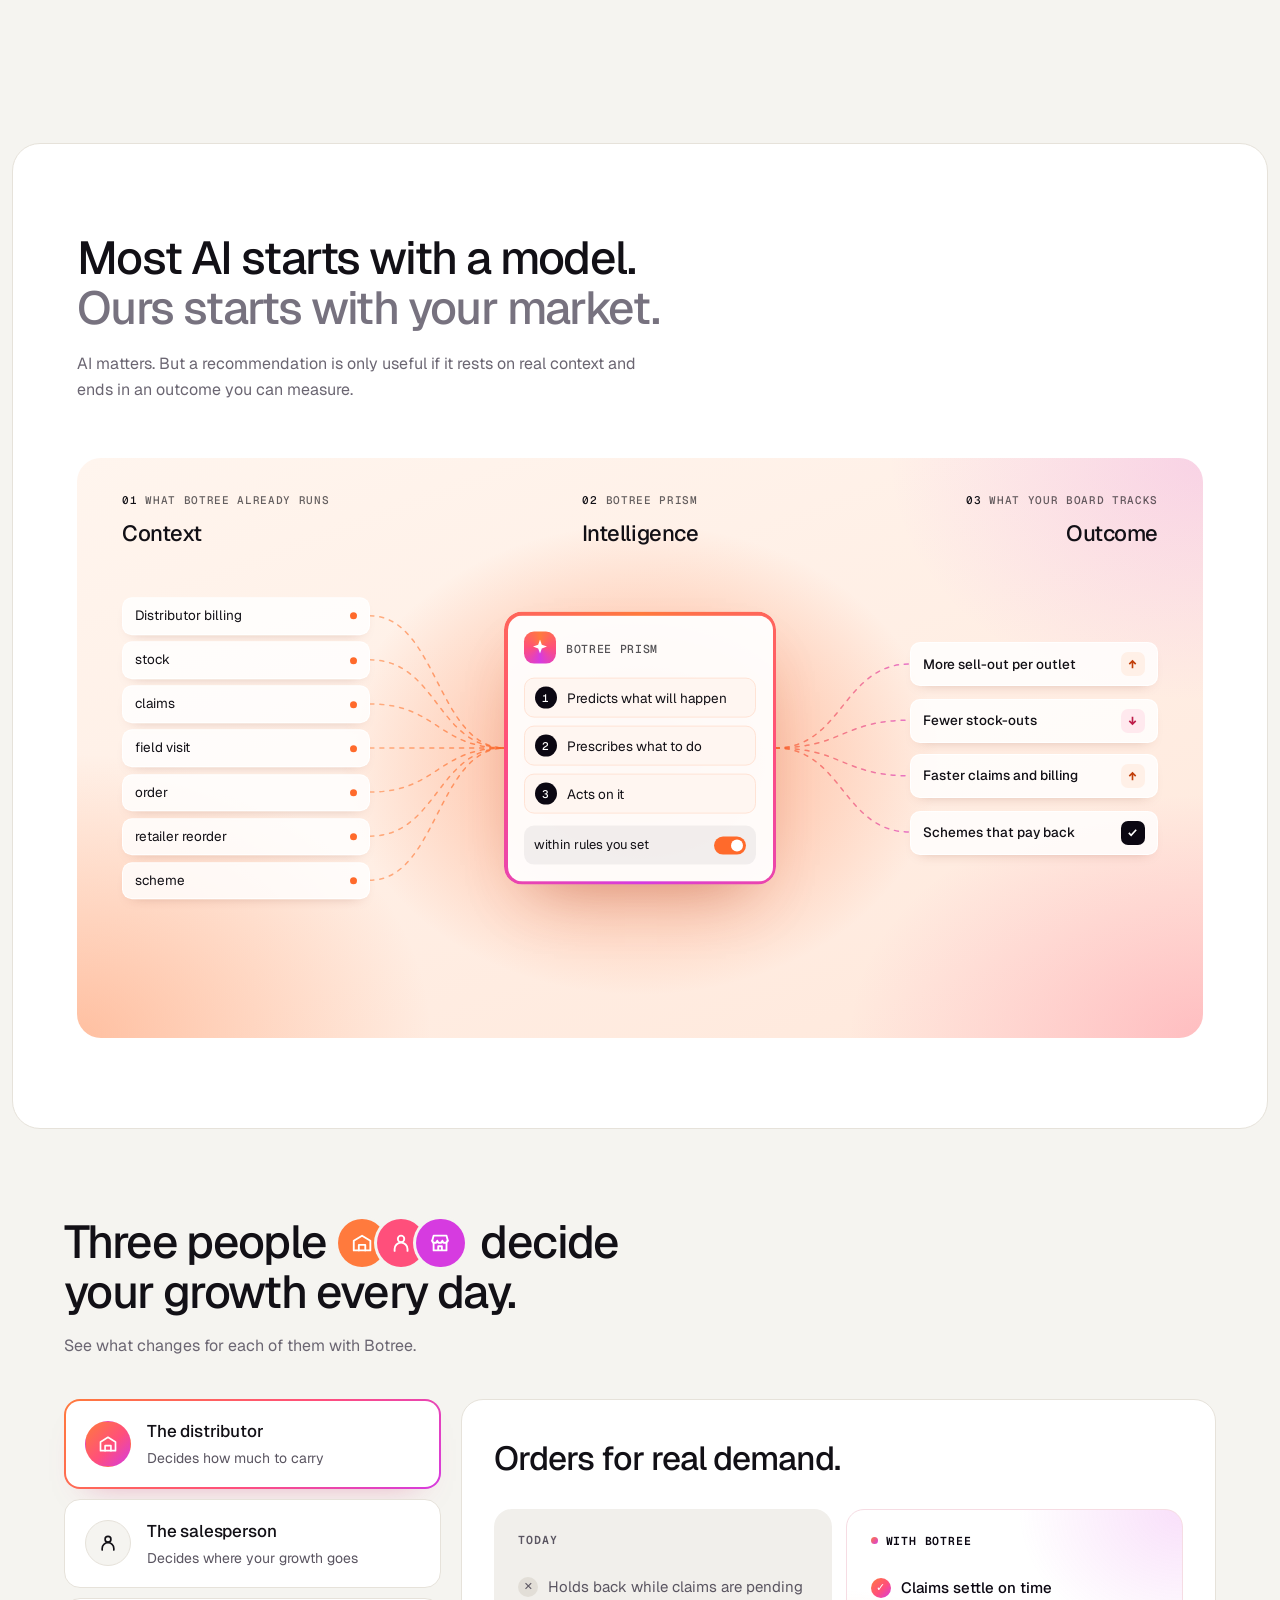
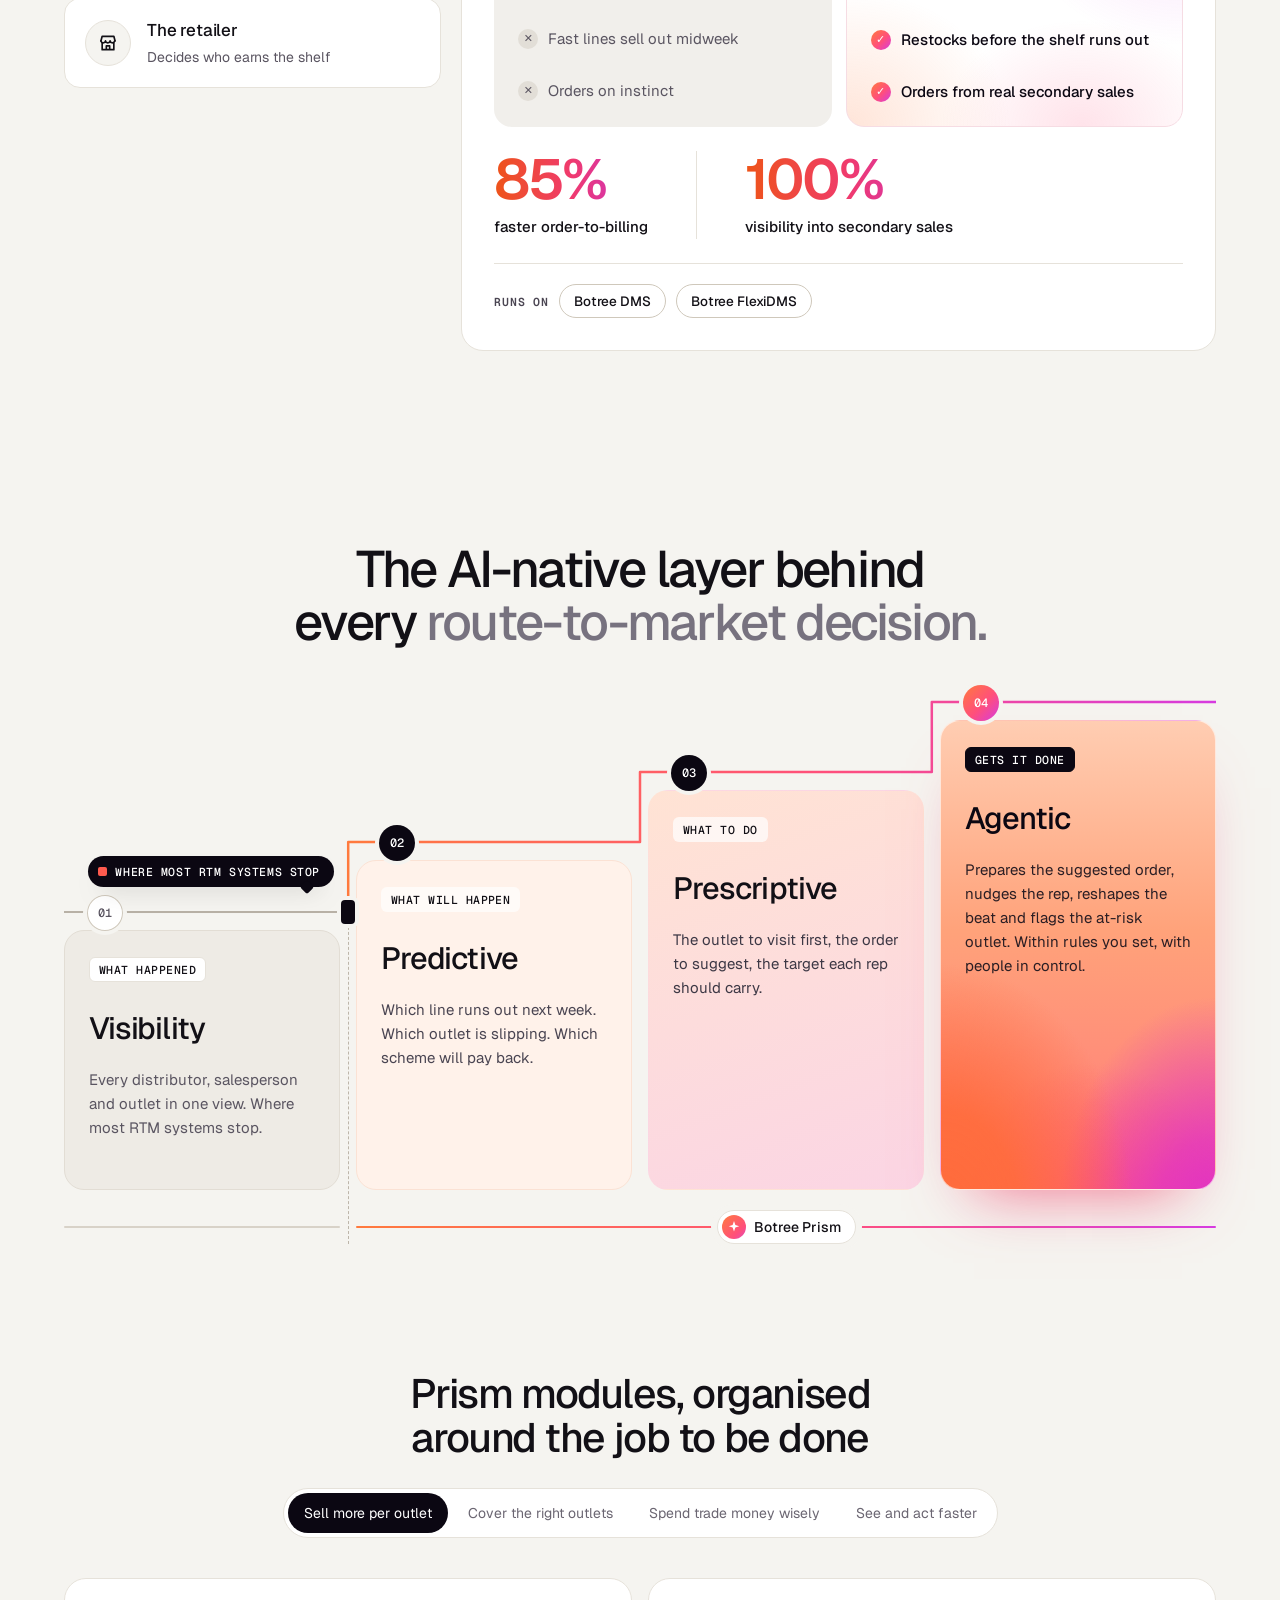
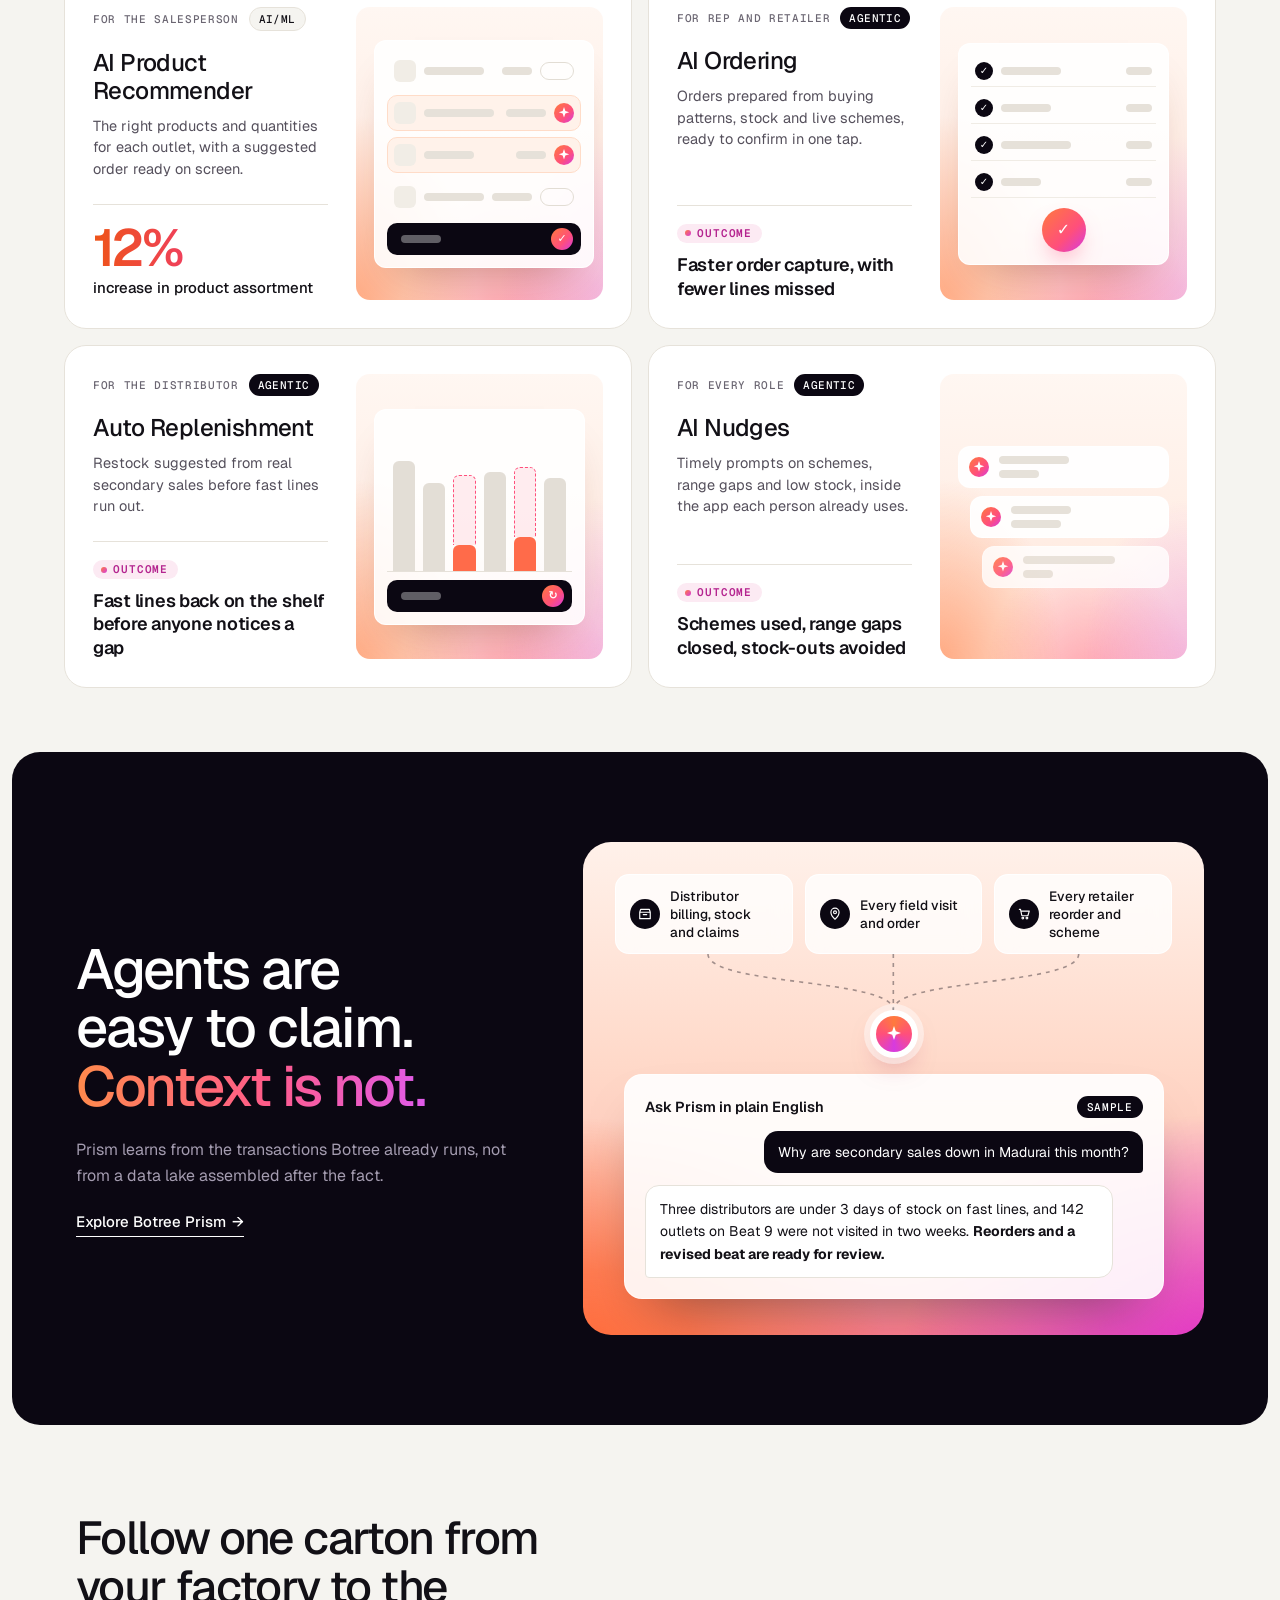
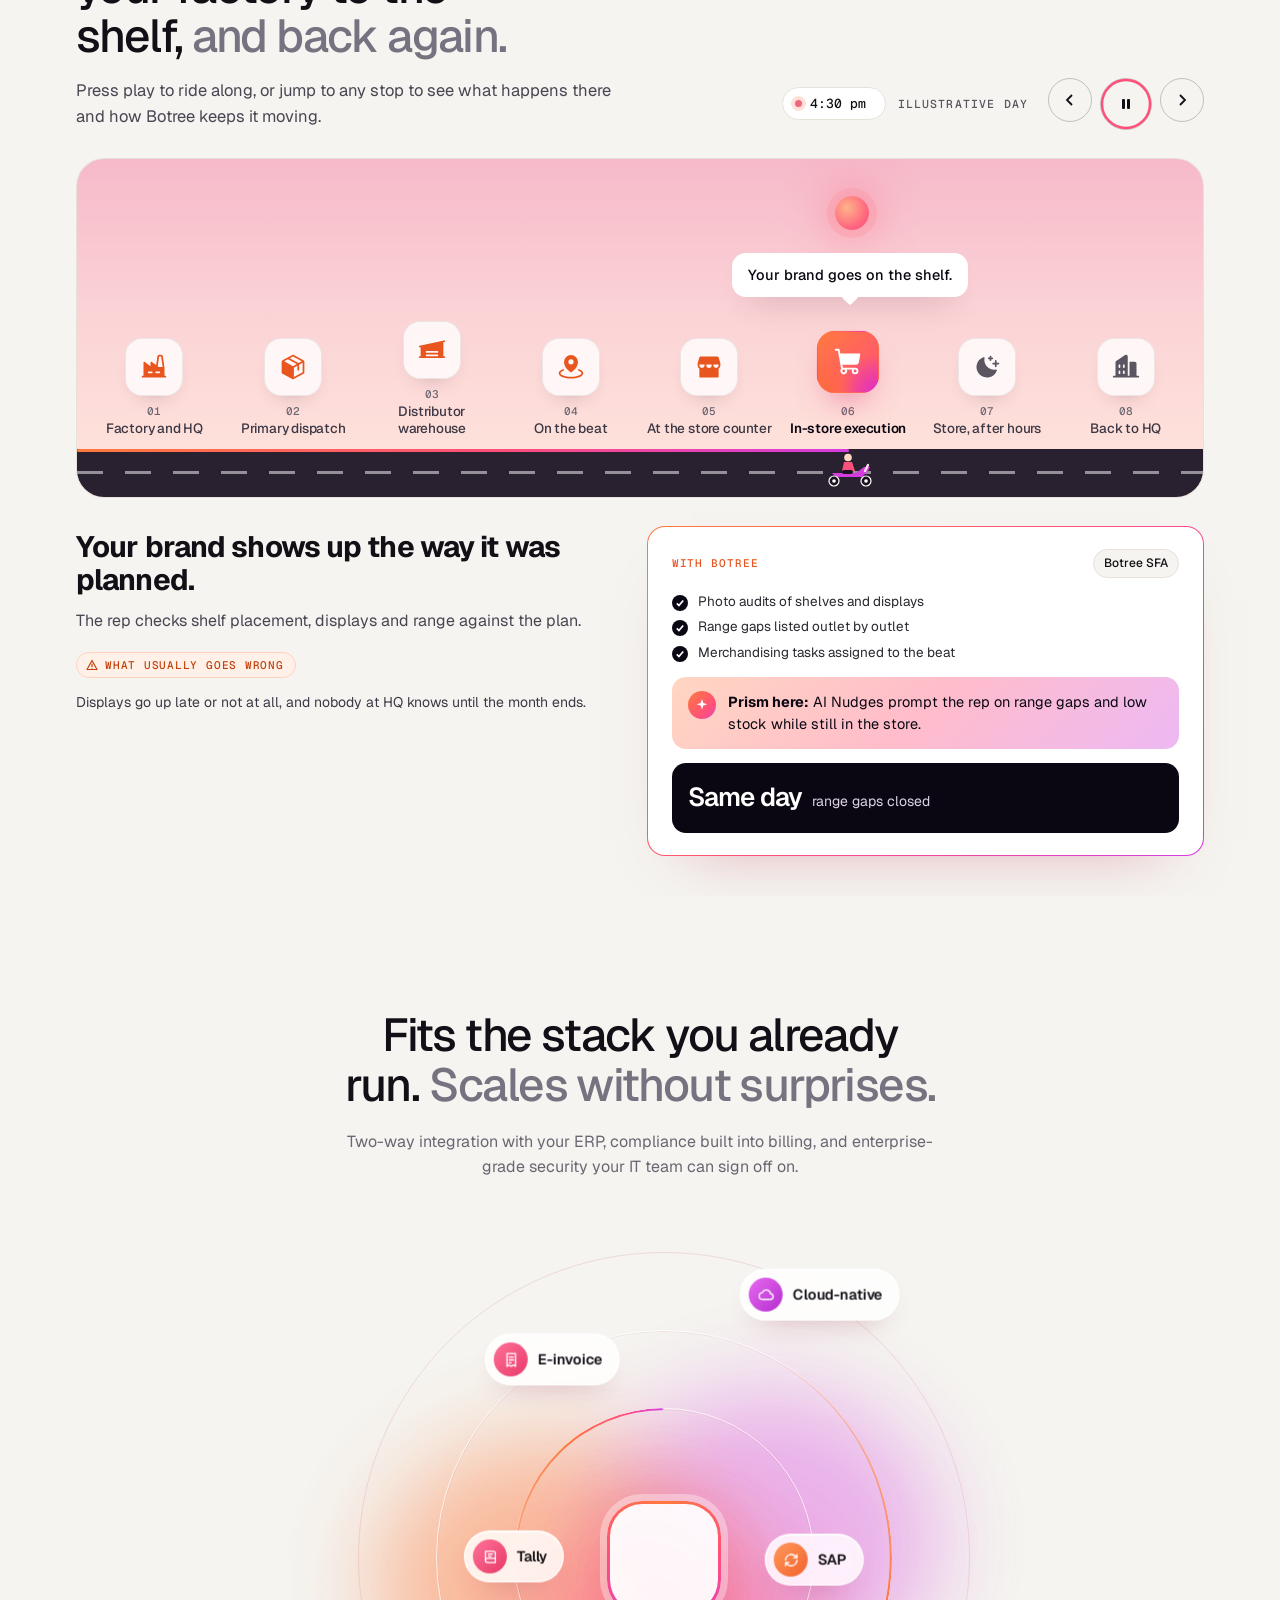
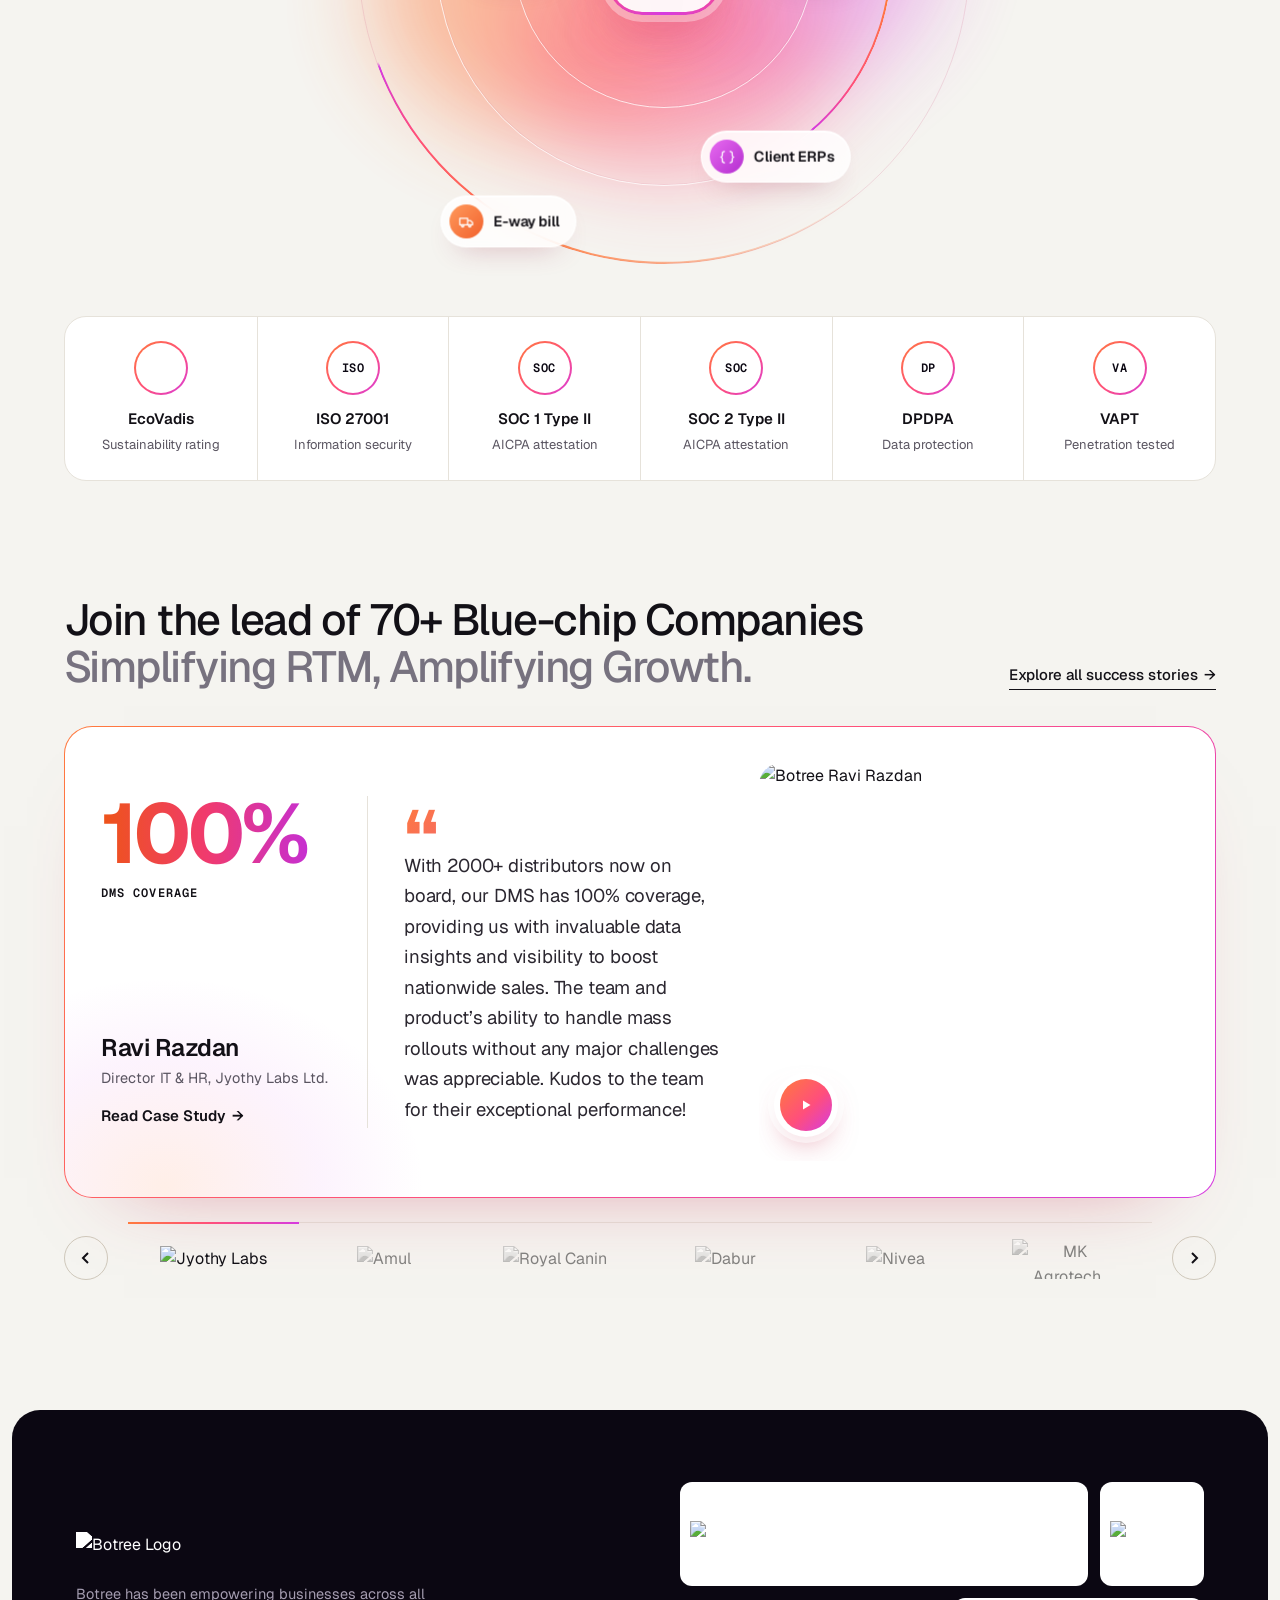
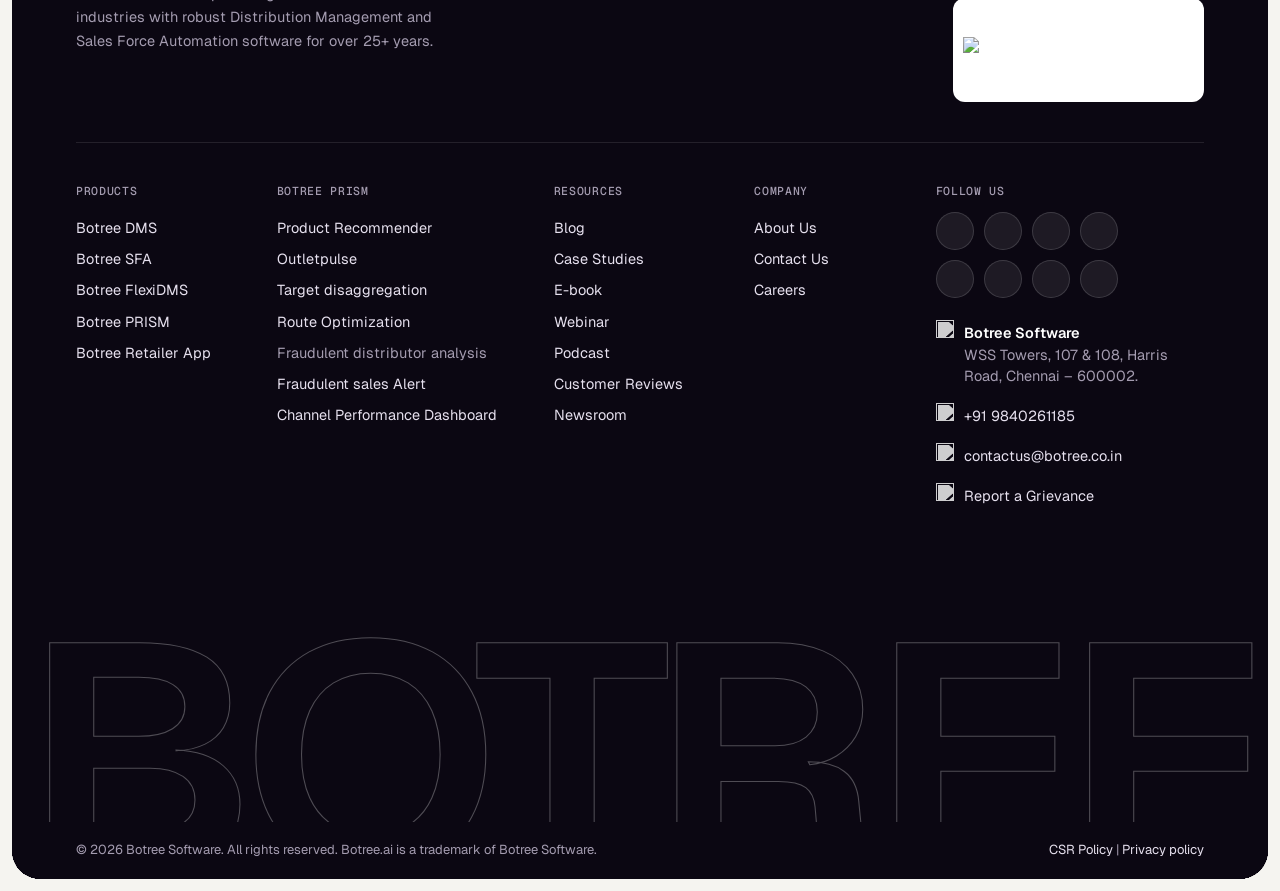
==== commit 902d0a77: "Book a demo: white arrow Co-Authored-By: Claude Opus 5.5 <noreply@anthropic.com>" ====
--- a/index.html
+++ b/index.html
@@ -13,7 +13,7 @@
 <link rel="preconnect" href="https://fonts.gstatic.com" crossorigin>
 <link href="https://fonts.googleapis.com/css2?family=Geist:wght@300..700&amp;family=Geist+Mono:wght@400..600&amp;display=swap" rel="stylesheet">
 <link rel="preconnect" href="https://cms.botree.ai">
-<link rel="stylesheet" href="styles.css?v=20261120172352">
+<link rel="stylesheet" href="styles.css?v=20261120172618">
 <script>document.documentElement.classList.add('js');</script>
 </head>
 <body>
@@ -847,6 +847,6 @@
   <div class="video-frame" id="video-frame"></div>
 </dialog>
 
-<script src="script.js?v=20261120172352" defer></script>
+<script src="script.js?v=20261120172618" defer></script>
 </body>
 </html>
--- a/styles.css
+++ b/styles.css
@@ -2992,3 +2992,4 @@
   .btn.btn-ink, .btn.btn-demo { transition: background-size .45s cubic-bezier(.65, 0, .35, 1), box-shadow .3s var(--ease); }
 }
 .btn.btn-ink:focus-visible { outline: 2px solid #FF4F7B; outline-offset: 3px; }
+.btn-demo .orb-bt svg, .btn.btn-demo:hover .orb-bt svg { stroke: #fff; }
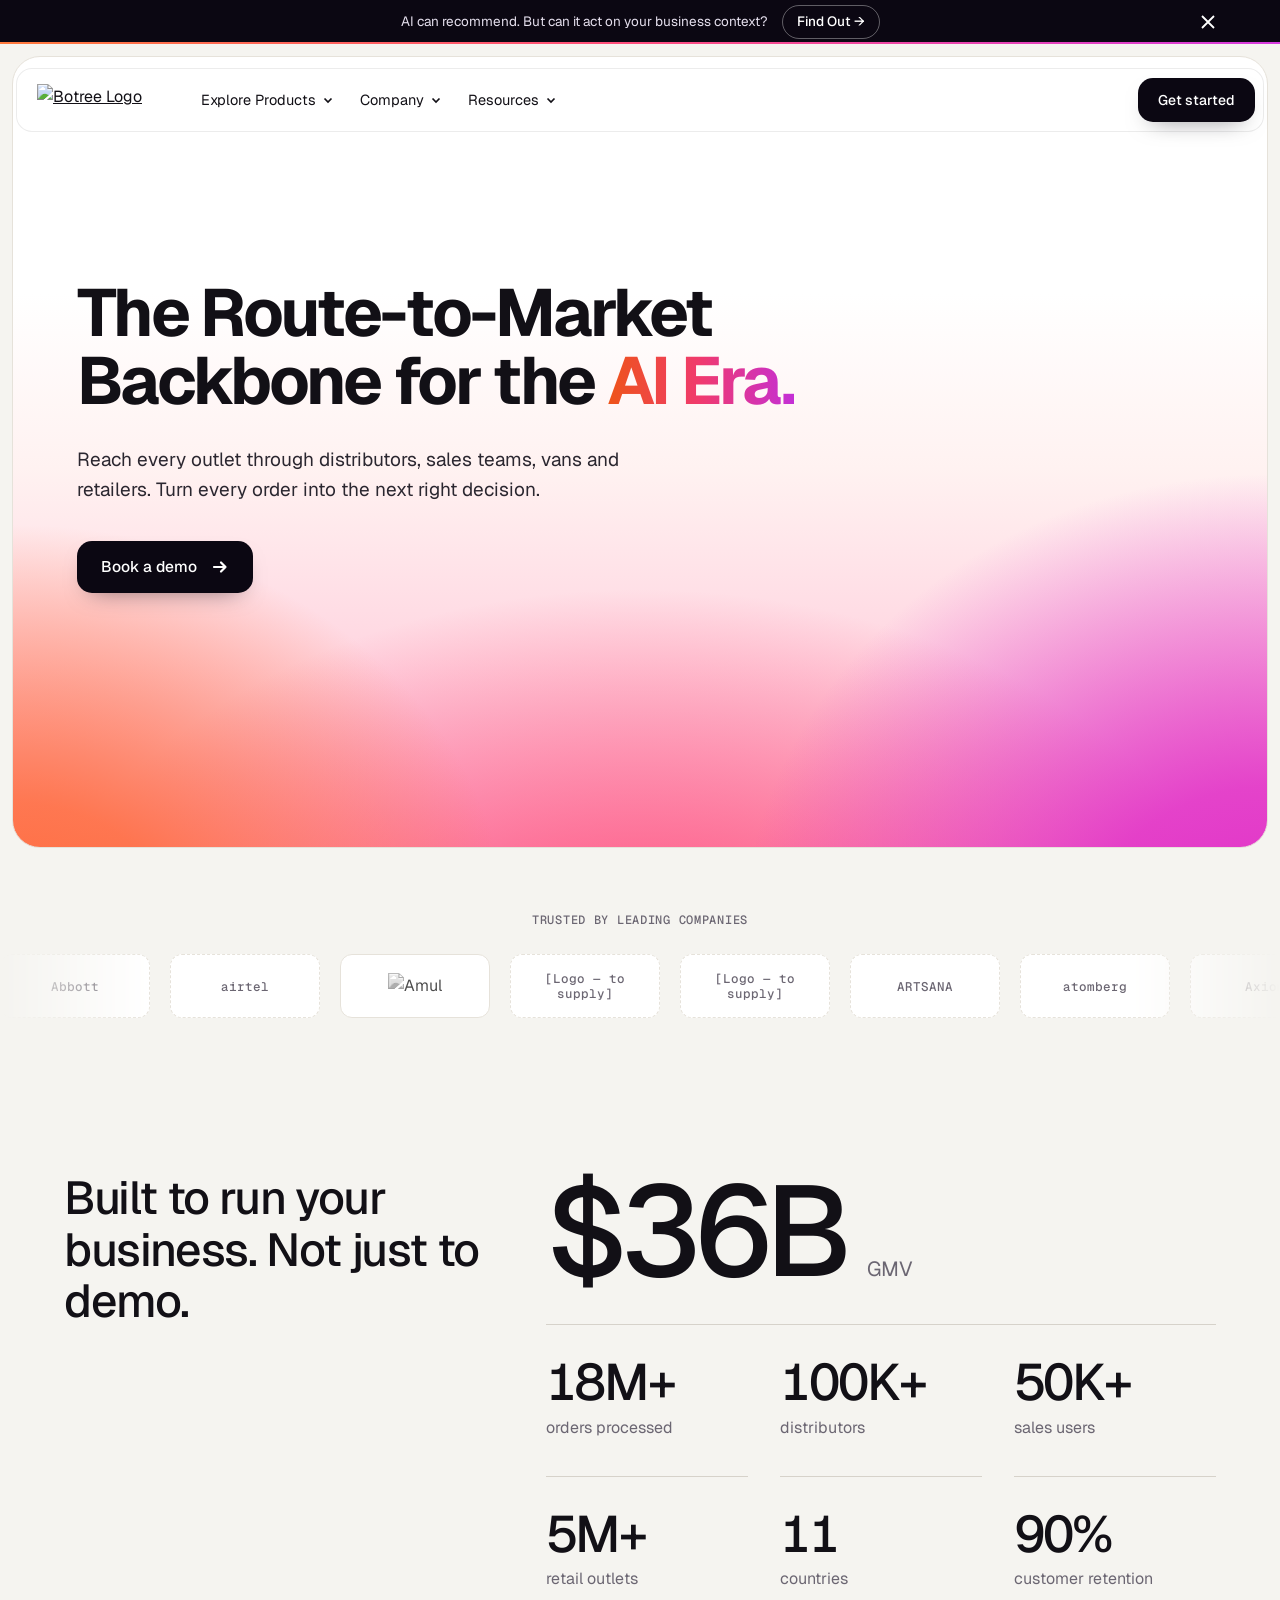
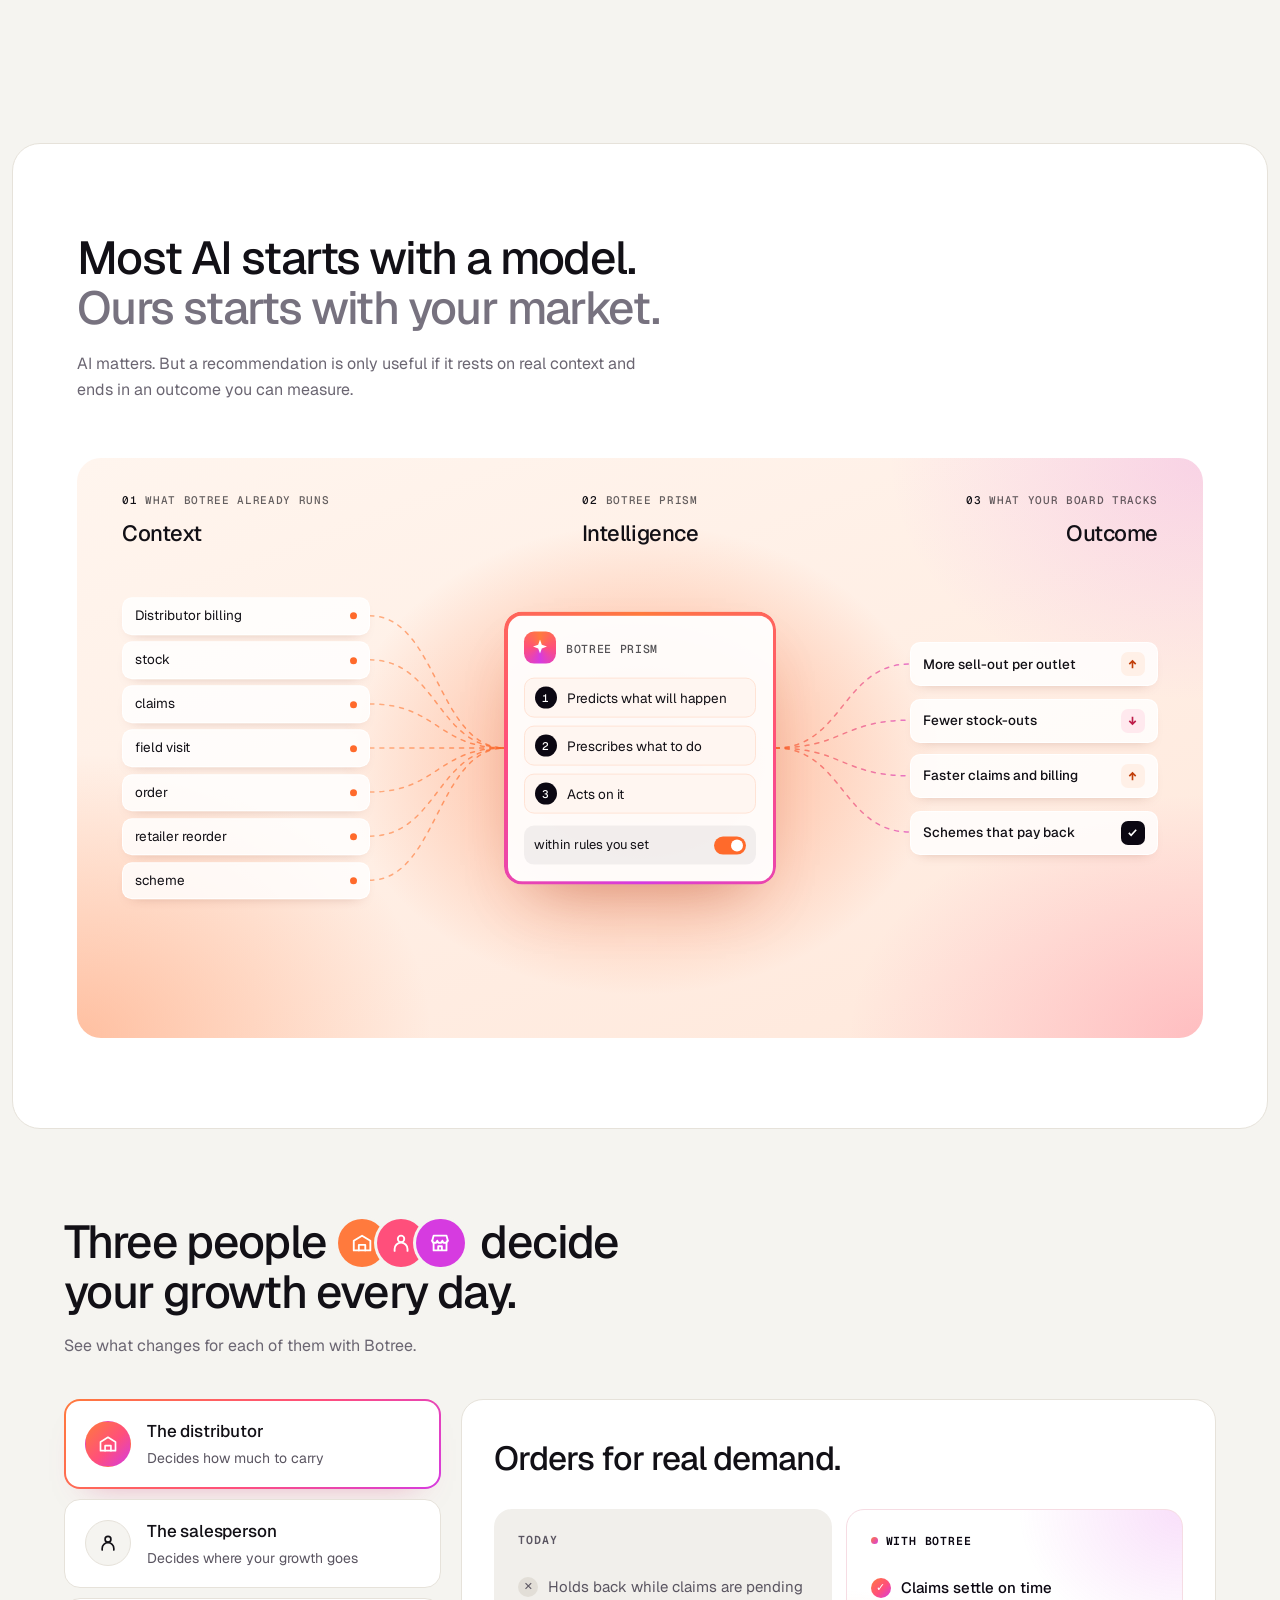
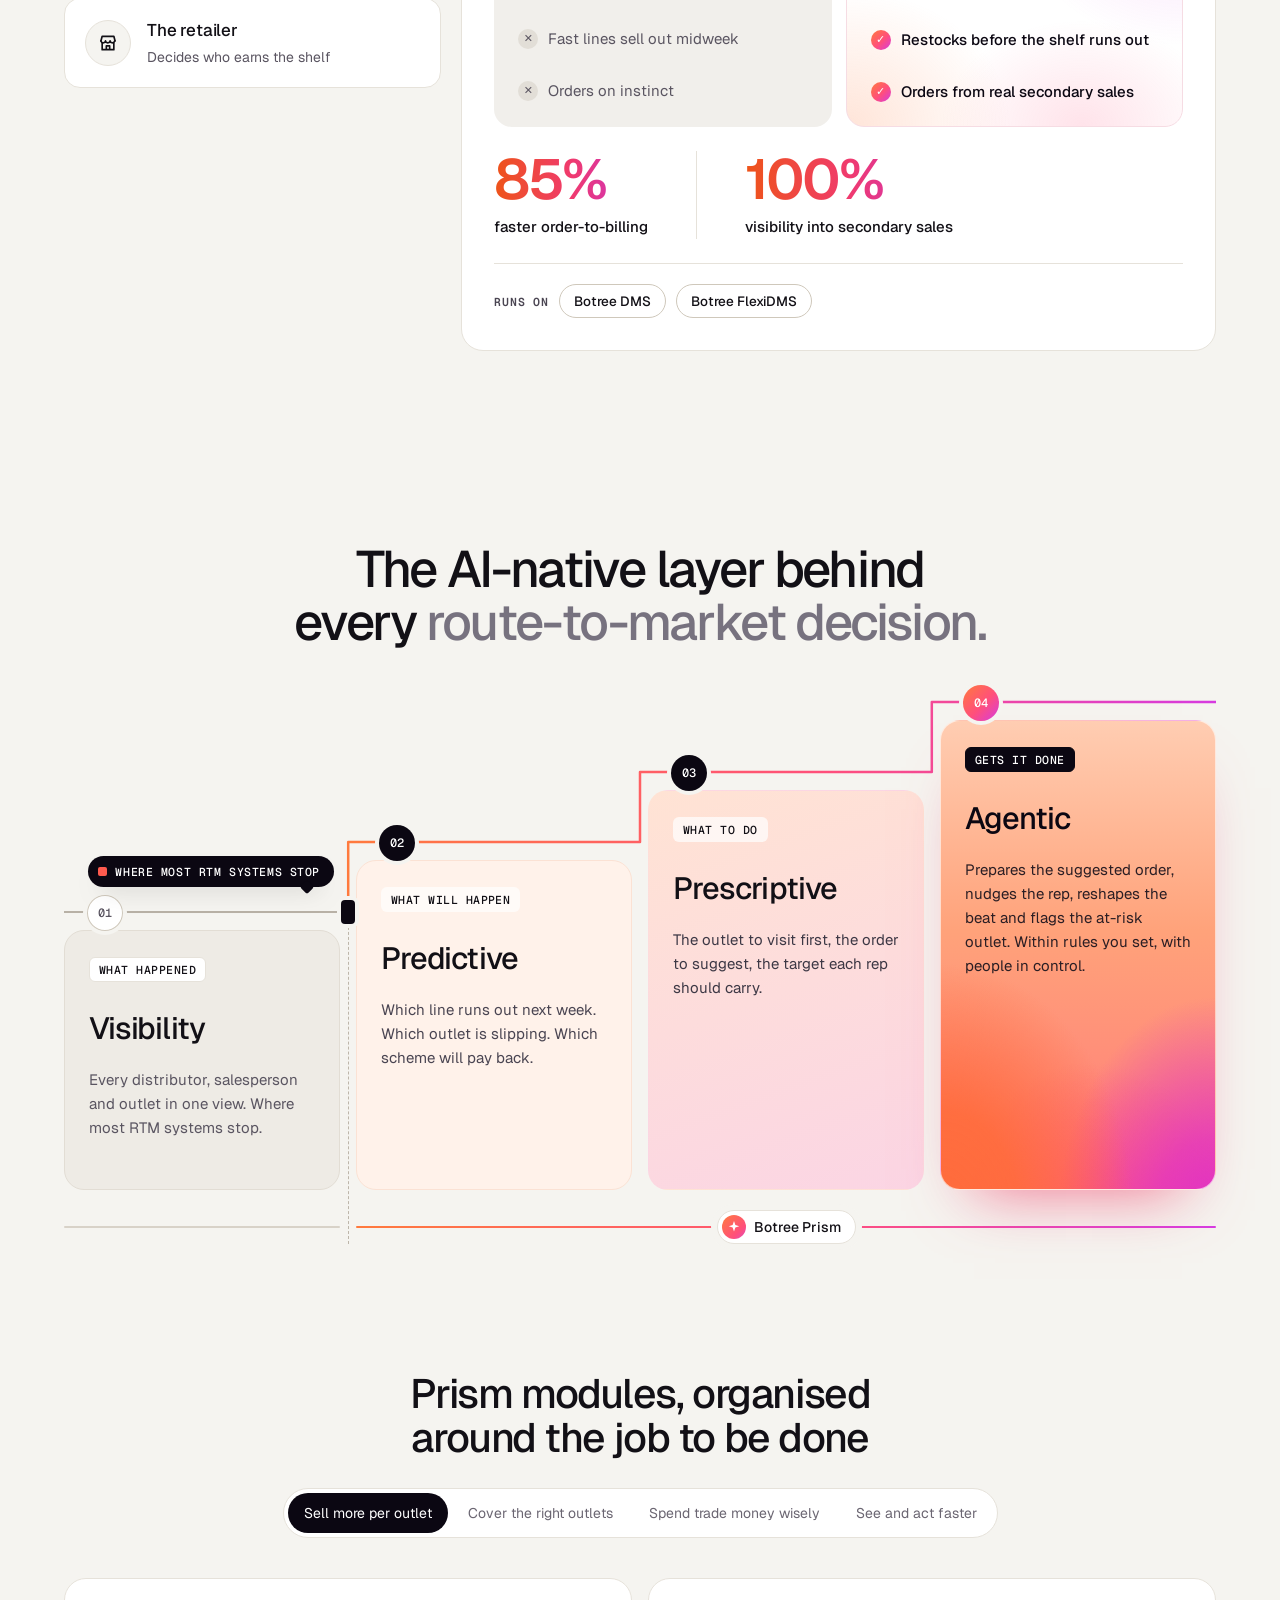
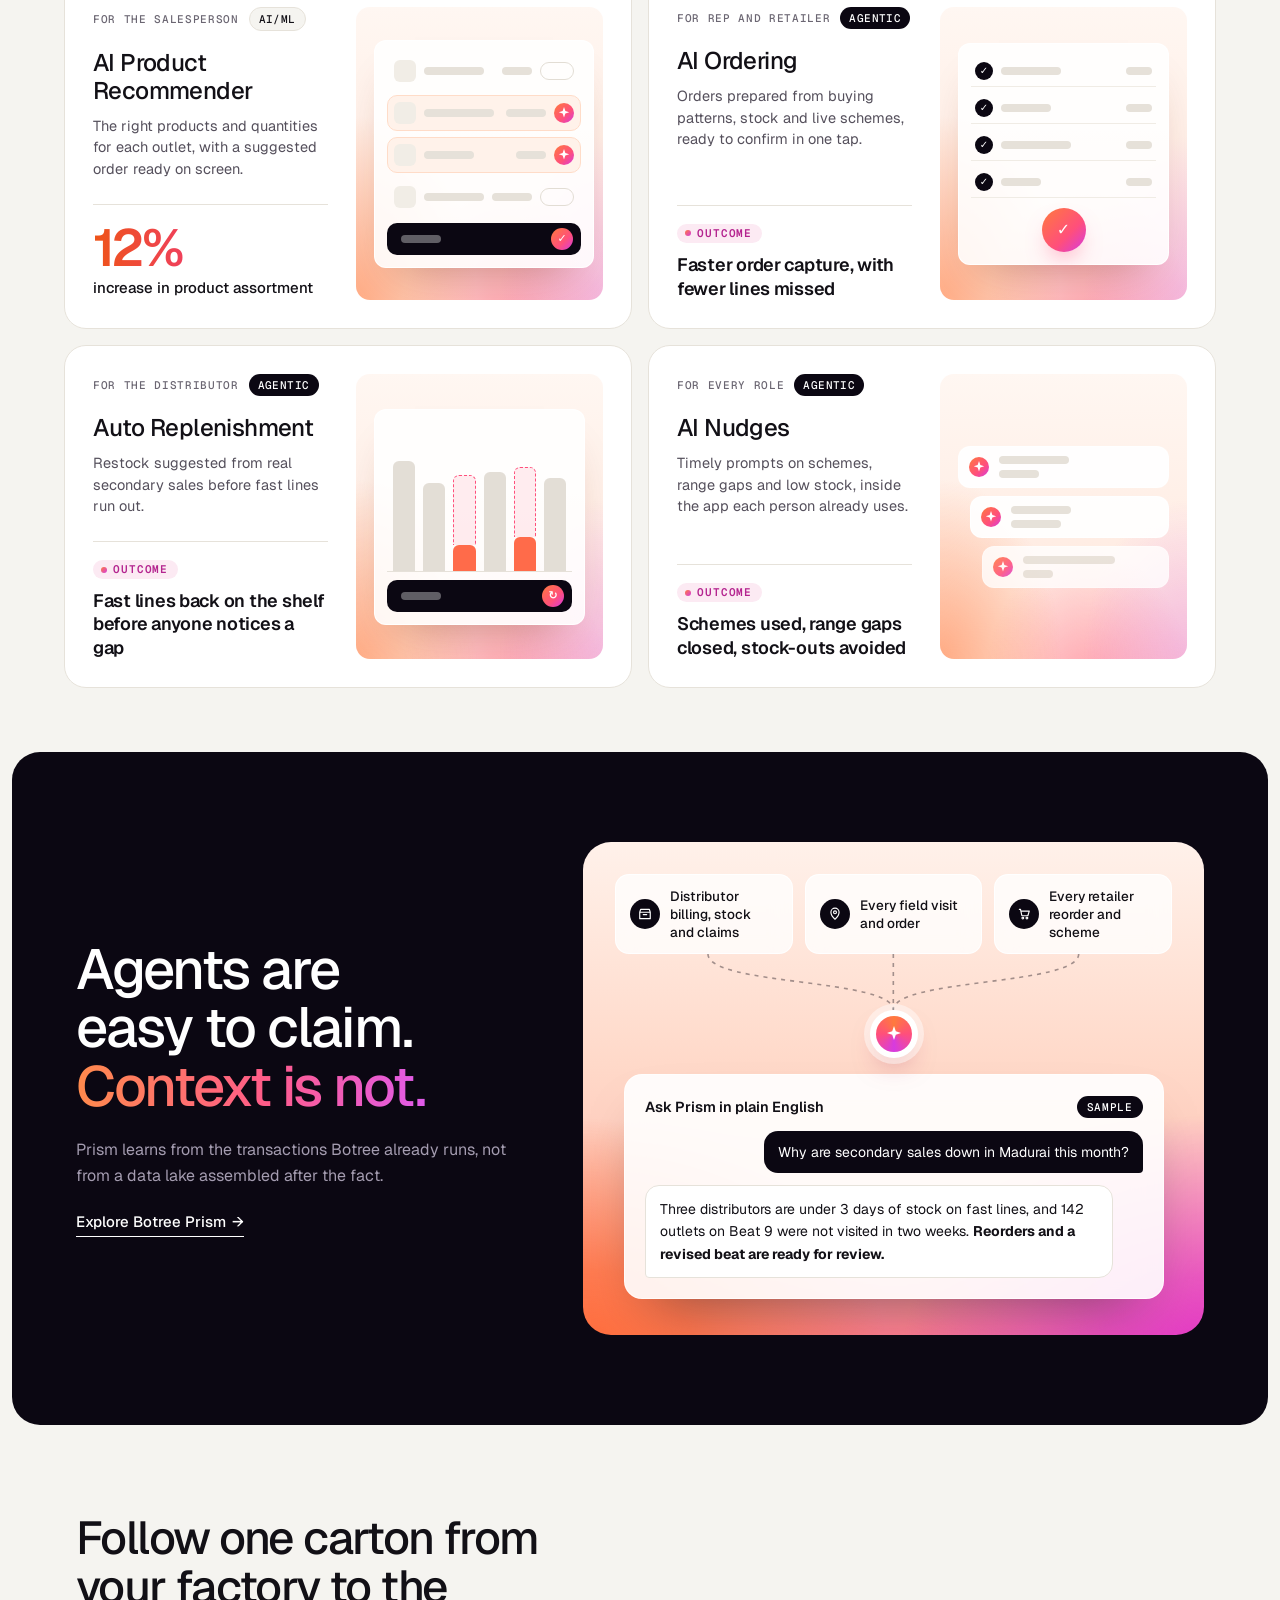
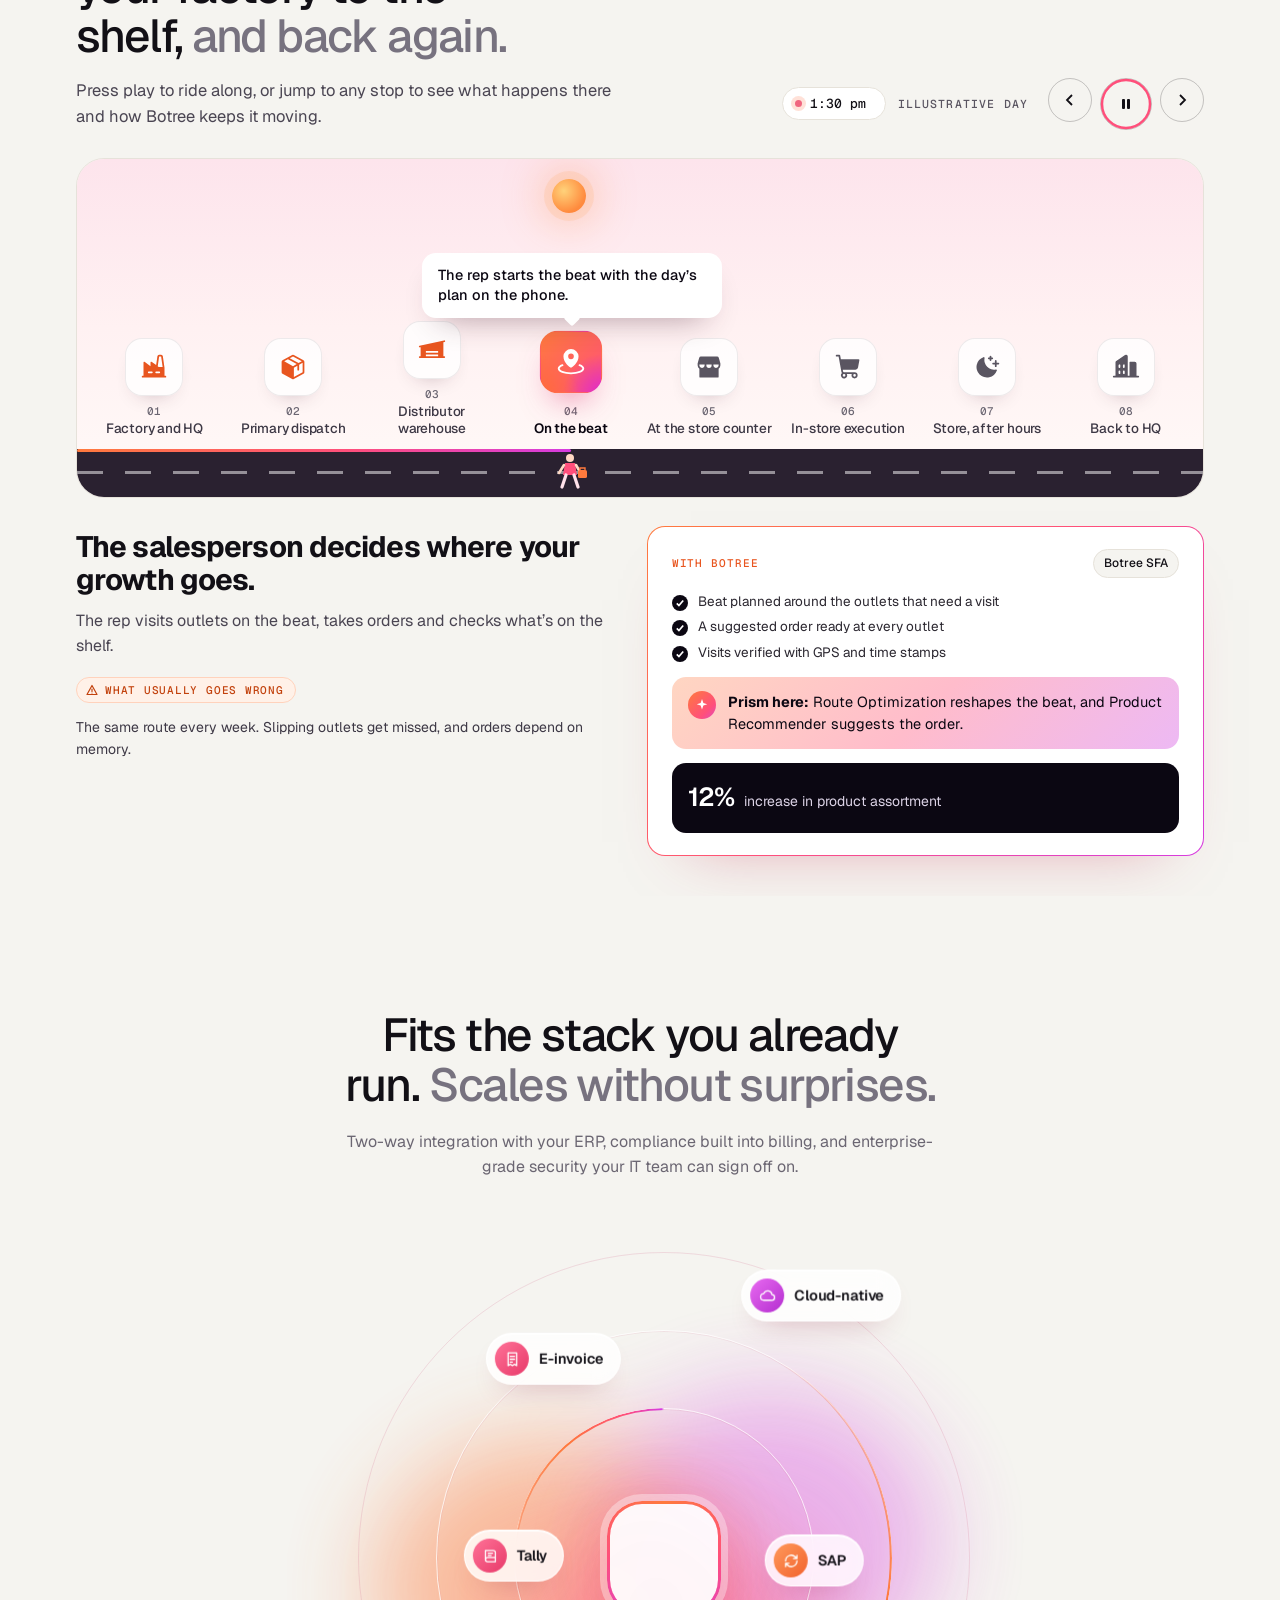
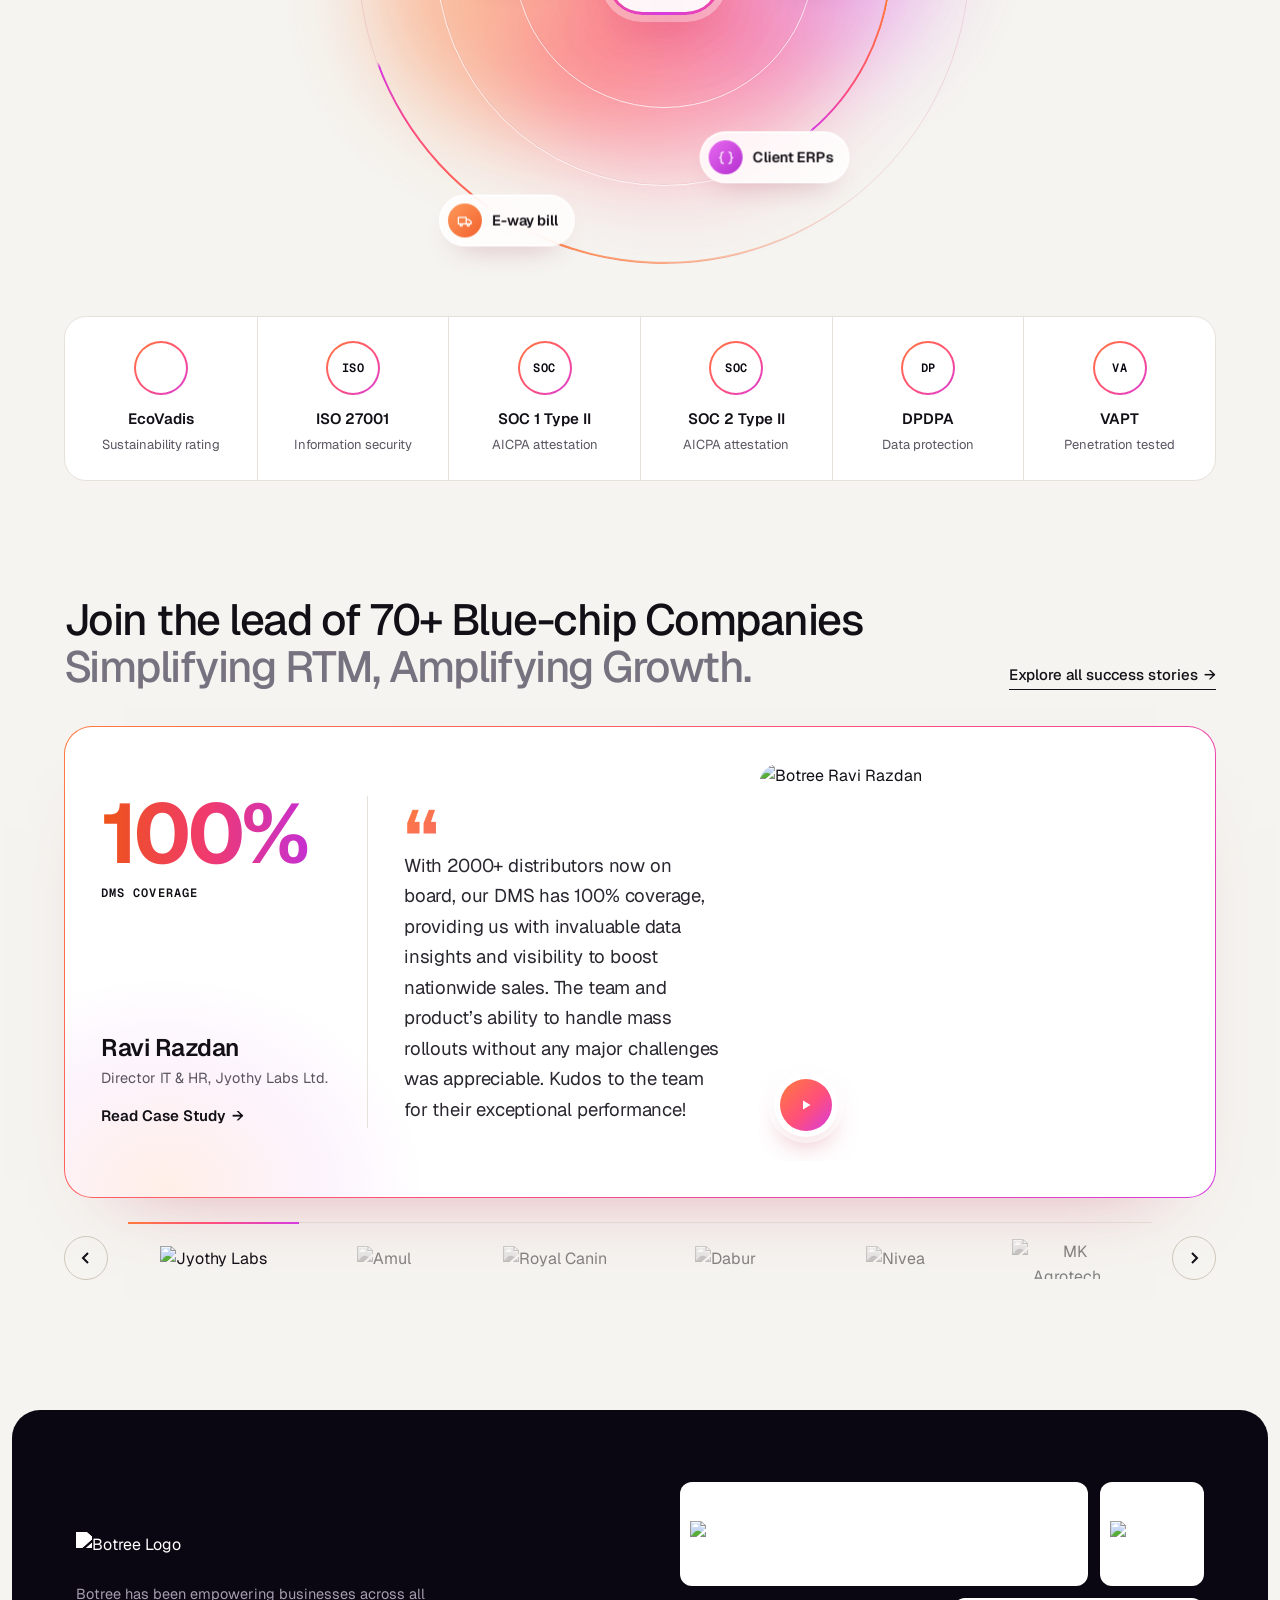
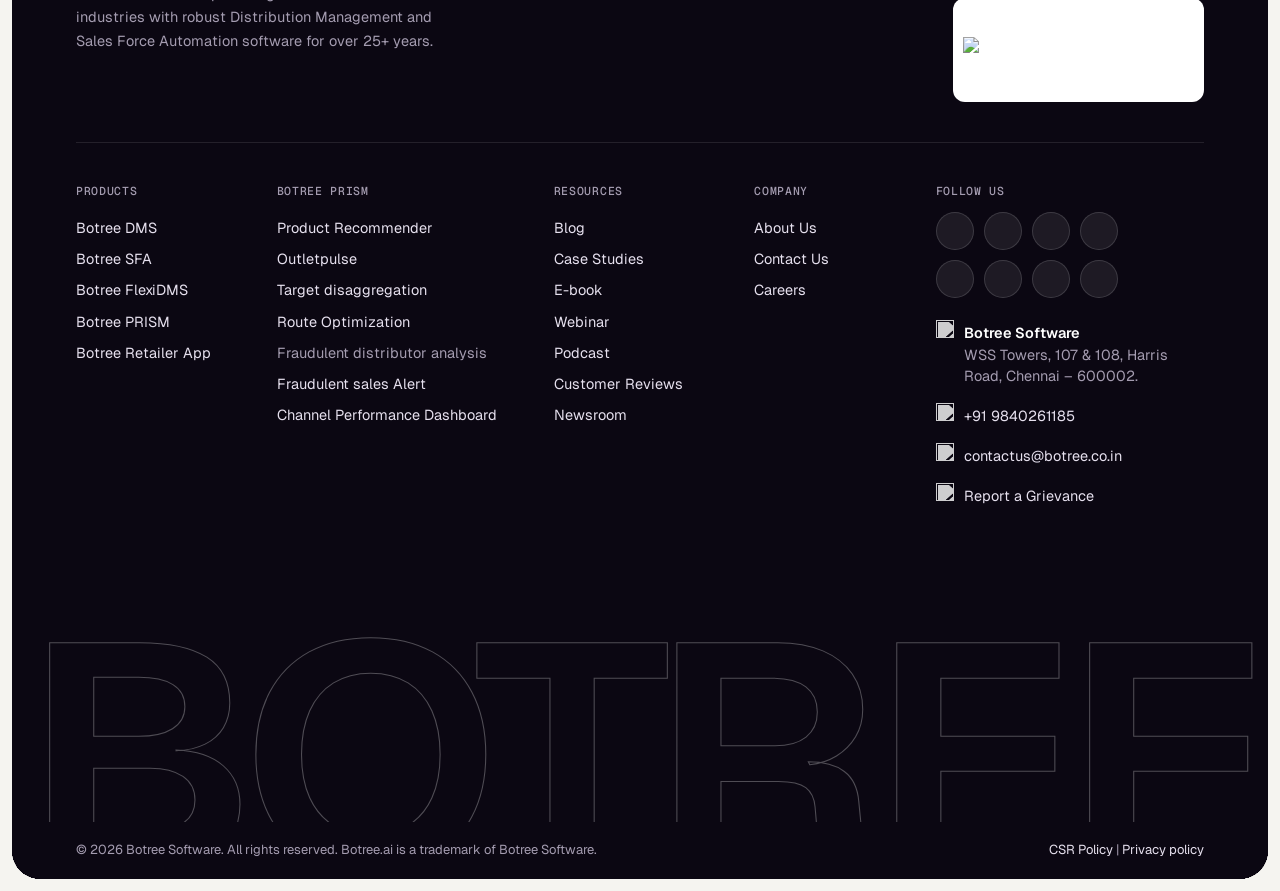
==== commit 6cd7b9ff: "Book a demo: even side padding around the arrow Co-Authored-By: Claude Opus 5.5 <noreply@anthropic.c" ====
--- a/index.html
+++ b/index.html
@@ -13,7 +13,7 @@
 <link rel="preconnect" href="https://fonts.gstatic.com" crossorigin>
 <link href="https://fonts.googleapis.com/css2?family=Geist:wght@300..700&amp;family=Geist+Mono:wght@400..600&amp;display=swap" rel="stylesheet">
 <link rel="preconnect" href="https://cms.botree.ai">
-<link rel="stylesheet" href="styles.css?v=20261120172618">
+<link rel="stylesheet" href="styles.css?v=20261120172708">
 <script>document.documentElement.classList.add('js');</script>
 </head>
 <body>
@@ -847,6 +847,6 @@
   <div class="video-frame" id="video-frame"></div>
 </dialog>
 
-<script src="script.js?v=20261120172618" defer></script>
+<script src="script.js?v=20261120172708" defer></script>
 </body>
 </html>
--- a/styles.css
+++ b/styles.css
@@ -2993,3 +2993,4 @@
 }
 .btn.btn-ink:focus-visible { outline: 2px solid #FF4F7B; outline-offset: 3px; }
 .btn-demo .orb-bt svg, .btn.btn-demo:hover .orb-bt svg { stroke: #fff; }
+.btn.btn-demo { padding: 0 22px 0 24px; gap: 12px; }
